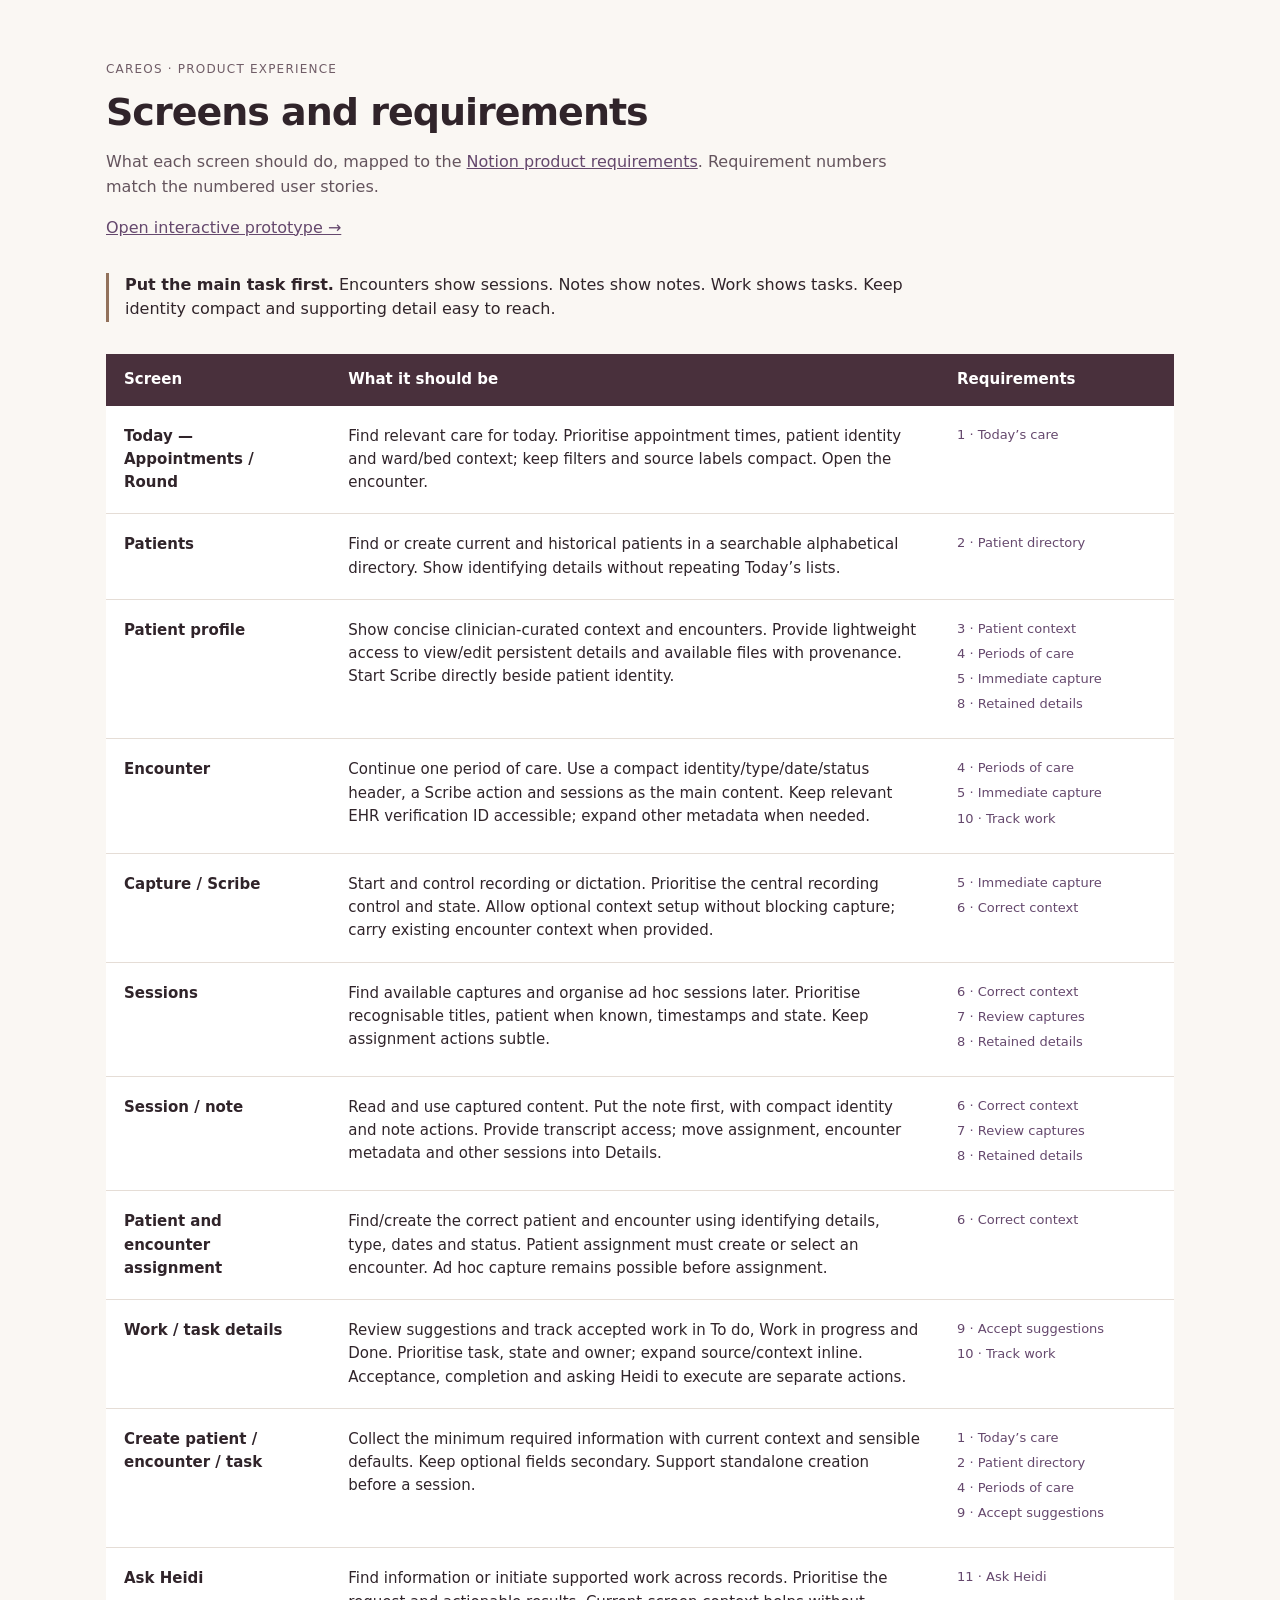
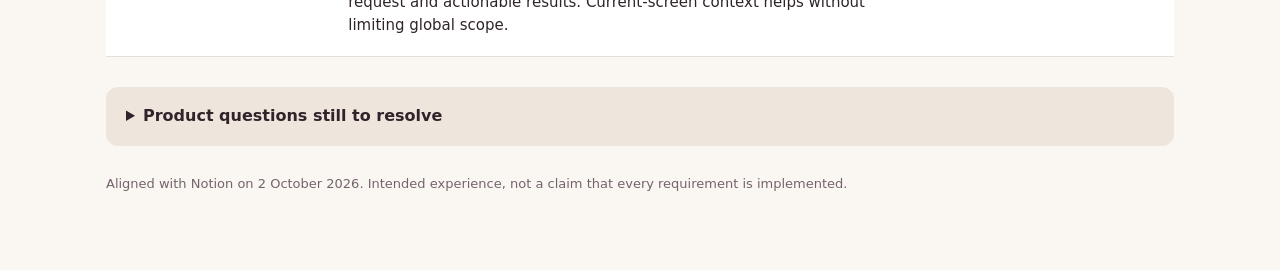
==== index.html @ 4e836dd2 "Host interactive CareOS prototype alongside requirements guide" ====
<!doctype html><html lang="en"><meta charset="utf-8"><meta name="viewport" content="width=device-width,initial-scale=1"><title>CareOS · Screens and requirements</title><style>
*{box-sizing:border-box}body{margin:0;background:#faf7f3;color:#30242a;font:16px/1.55 system-ui,sans-serif}main{max-width:1120px;margin:auto;padding:48px 26px}header{max-width:800px;margin-bottom:32px}.eyebrow{font-size:12px;letter-spacing:.1em;text-transform:uppercase;color:#705d67}h1{font-size:38px;letter-spacing:-1px;line-height:1.15;margin:12px 0}a{color:#65486d}header p{color:#64545d}.principle{border-left:3px solid #92715b;padding-left:16px;margin:24px 0 32px;max-width:820px}table{width:100%;border-collapse:collapse;background:#fff;font-size:15px}th{text-align:left;padding:14px 18px;background:#49303c;color:white}td{padding:19px 18px;border-bottom:1px solid #e5ddd6;vertical-align:top}th:first-child{width:21%}th:last-child{width:22%}td:first-child{font-weight:650}td:last-child{font-size:13px}td:last-child a{display:block;text-decoration:none;margin-bottom:5px}details{margin-top:30px;background:#eee6dc;border-radius:12px;padding:17px 20px}summary{font-weight:650;cursor:pointer}li{margin:9px 0}footer{font-size:13px;color:#74636c;margin:28px 0}a:focus-visible,summary:focus-visible{outline:3px solid #76587b;outline-offset:3px}@media(max-width:720px){main{padding:28px 16px}h1{font-size:30px}table,tbody,tr,td{display:block;width:100%}thead{display:none}tr{margin-bottom:16px;border:1px solid #e5ddd6;border-radius:12px;overflow:hidden}td{padding:13px 16px}td:first-child{background:#eee6dc;font-size:18px}td:last-child{border:0}td:last-child:before{content:'Aligns to Notion user stories';display:block;margin-bottom:7px;font-size:11px}td:last-child a{display:inline-block;margin-right:12px}}</style><main><header><p class="eyebrow">CareOS · Product experience</p><h1>Screens and requirements</h1><p>What each screen should do, mapped to the <a href="https://app.notion.com/p/3edca630286e80379836c2077519b0bb">Notion product requirements</a>. Requirement numbers match the numbered user stories.</p><p><a href="https://crosengard1.github.io/cara-heidi/prototype/">Open interactive prototype →</a></p></header><p class="principle"><strong>Put the main task first.</strong> Encounters show sessions. Notes show notes. Work shows tasks. Keep identity compact and supporting detail easy to reach.</p><table><thead><tr><th scope="col">Screen</th><th scope="col">What it should be</th><th scope="col">Requirements</th></tr></thead><tbody><tr><td>Today — Appointments / Round</td><td>Find relevant care for today. Prioritise appointment times, patient identity and ward/bed context; keep filters and source labels compact. Open the encounter.</td><td><a href="https://app.notion.com/p/3edca630286e80379836c2077519b0bb">1 · Today’s care</a></td></tr><tr><td>Patients</td><td>Find or create current and historical patients in a searchable alphabetical directory. Show identifying details without repeating Today’s lists.</td><td><a href="https://app.notion.com/p/3edca630286e80379836c2077519b0bb">2 · Patient directory</a></td></tr><tr><td>Patient profile</td><td>Show concise clinician-curated context and encounters. Provide lightweight access to view/edit persistent details and available files with provenance. Start Scribe directly beside patient identity.</td><td><a href="https://app.notion.com/p/3edca630286e80379836c2077519b0bb">3 · Patient context</a><a href="https://app.notion.com/p/3edca630286e80379836c2077519b0bb">4 · Periods of care</a><a href="https://app.notion.com/p/3edca630286e80379836c2077519b0bb">5 · Immediate capture</a><a href="https://app.notion.com/p/3edca630286e80379836c2077519b0bb">8 · Retained details</a></td></tr><tr><td>Encounter</td><td>Continue one period of care. Use a compact identity/type/date/status header, a Scribe action and sessions as the main content. Keep relevant EHR verification ID accessible; expand other metadata when needed.</td><td><a href="https://app.notion.com/p/3edca630286e80379836c2077519b0bb">4 · Periods of care</a><a href="https://app.notion.com/p/3edca630286e80379836c2077519b0bb">5 · Immediate capture</a><a href="https://app.notion.com/p/3edca630286e80379836c2077519b0bb">10 · Track work</a></td></tr><tr><td>Capture / Scribe</td><td>Start and control recording or dictation. Prioritise the central recording control and state. Allow optional context setup without blocking capture; carry existing encounter context when provided.</td><td><a href="https://app.notion.com/p/3edca630286e80379836c2077519b0bb">5 · Immediate capture</a><a href="https://app.notion.com/p/3edca630286e80379836c2077519b0bb">6 · Correct context</a></td></tr><tr><td>Sessions</td><td>Find available captures and organise ad hoc sessions later. Prioritise recognisable titles, patient when known, timestamps and state. Keep assignment actions subtle.</td><td><a href="https://app.notion.com/p/3edca630286e80379836c2077519b0bb">6 · Correct context</a><a href="https://app.notion.com/p/3edca630286e80379836c2077519b0bb">7 · Review captures</a><a href="https://app.notion.com/p/3edca630286e80379836c2077519b0bb">8 · Retained details</a></td></tr><tr><td>Session / note</td><td>Read and use captured content. Put the note first, with compact identity and note actions. Provide transcript access; move assignment, encounter metadata and other sessions into Details.</td><td><a href="https://app.notion.com/p/3edca630286e80379836c2077519b0bb">6 · Correct context</a><a href="https://app.notion.com/p/3edca630286e80379836c2077519b0bb">7 · Review captures</a><a href="https://app.notion.com/p/3edca630286e80379836c2077519b0bb">8 · Retained details</a></td></tr><tr><td>Patient and encounter assignment</td><td>Find/create the correct patient and encounter using identifying details, type, dates and status. Patient assignment must create or select an encounter. Ad hoc capture remains possible before assignment.</td><td><a href="https://app.notion.com/p/3edca630286e80379836c2077519b0bb">6 · Correct context</a></td></tr><tr><td>Work / task details</td><td>Review suggestions and track accepted work in To do, Work in progress and Done. Prioritise task, state and owner; expand source/context inline. Acceptance, completion and asking Heidi to execute are separate actions.</td><td><a href="https://app.notion.com/p/3edca630286e80379836c2077519b0bb">9 · Accept suggestions</a><a href="https://app.notion.com/p/3edca630286e80379836c2077519b0bb">10 · Track work</a></td></tr><tr><td>Create patient / encounter / task</td><td>Collect the minimum required information with current context and sensible defaults. Keep optional fields secondary. Support standalone creation before a session.</td><td><a href="https://app.notion.com/p/3edca630286e80379836c2077519b0bb">1 · Today’s care</a><a href="https://app.notion.com/p/3edca630286e80379836c2077519b0bb">2 · Patient directory</a><a href="https://app.notion.com/p/3edca630286e80379836c2077519b0bb">4 · Periods of care</a><a href="https://app.notion.com/p/3edca630286e80379836c2077519b0bb">9 · Accept suggestions</a></td></tr><tr><td>Ask Heidi</td><td>Find information or initiate supported work across records. Prioritise the request and actionable results. Current-screen context helps without limiting global scope.</td><td><a href="https://app.notion.com/p/3edca630286e80379836c2077519b0bb">11 · Ask Heidi</a></td></tr></tbody></table><details><summary>Product questions still to resolve</summary><ul><li><strong>Search:</strong> define patient, session and work search scope.</li><li><strong>Session documents:</strong> confirm which document creation and dictation/editing capabilities belong in the first release.</li><li><strong>Patient retention:</strong> clarify when EHR patients are retained after saving details or creating care/work without a session.</li><li><strong>Existing decisions:</strong> task placement, suggestion expiry, retention policy, encounter lifecycle, later EHR linking and minimum note workflow remain open. EHR note delivery is excluded for now.</li></ul><p>These questions are recorded in Notion; prototype features do not automatically become release requirements.</p></details><footer>Aligned with Notion on 2 October 2026. Intended experience, not a claim that every requirement is implemented.</footer></main></html>
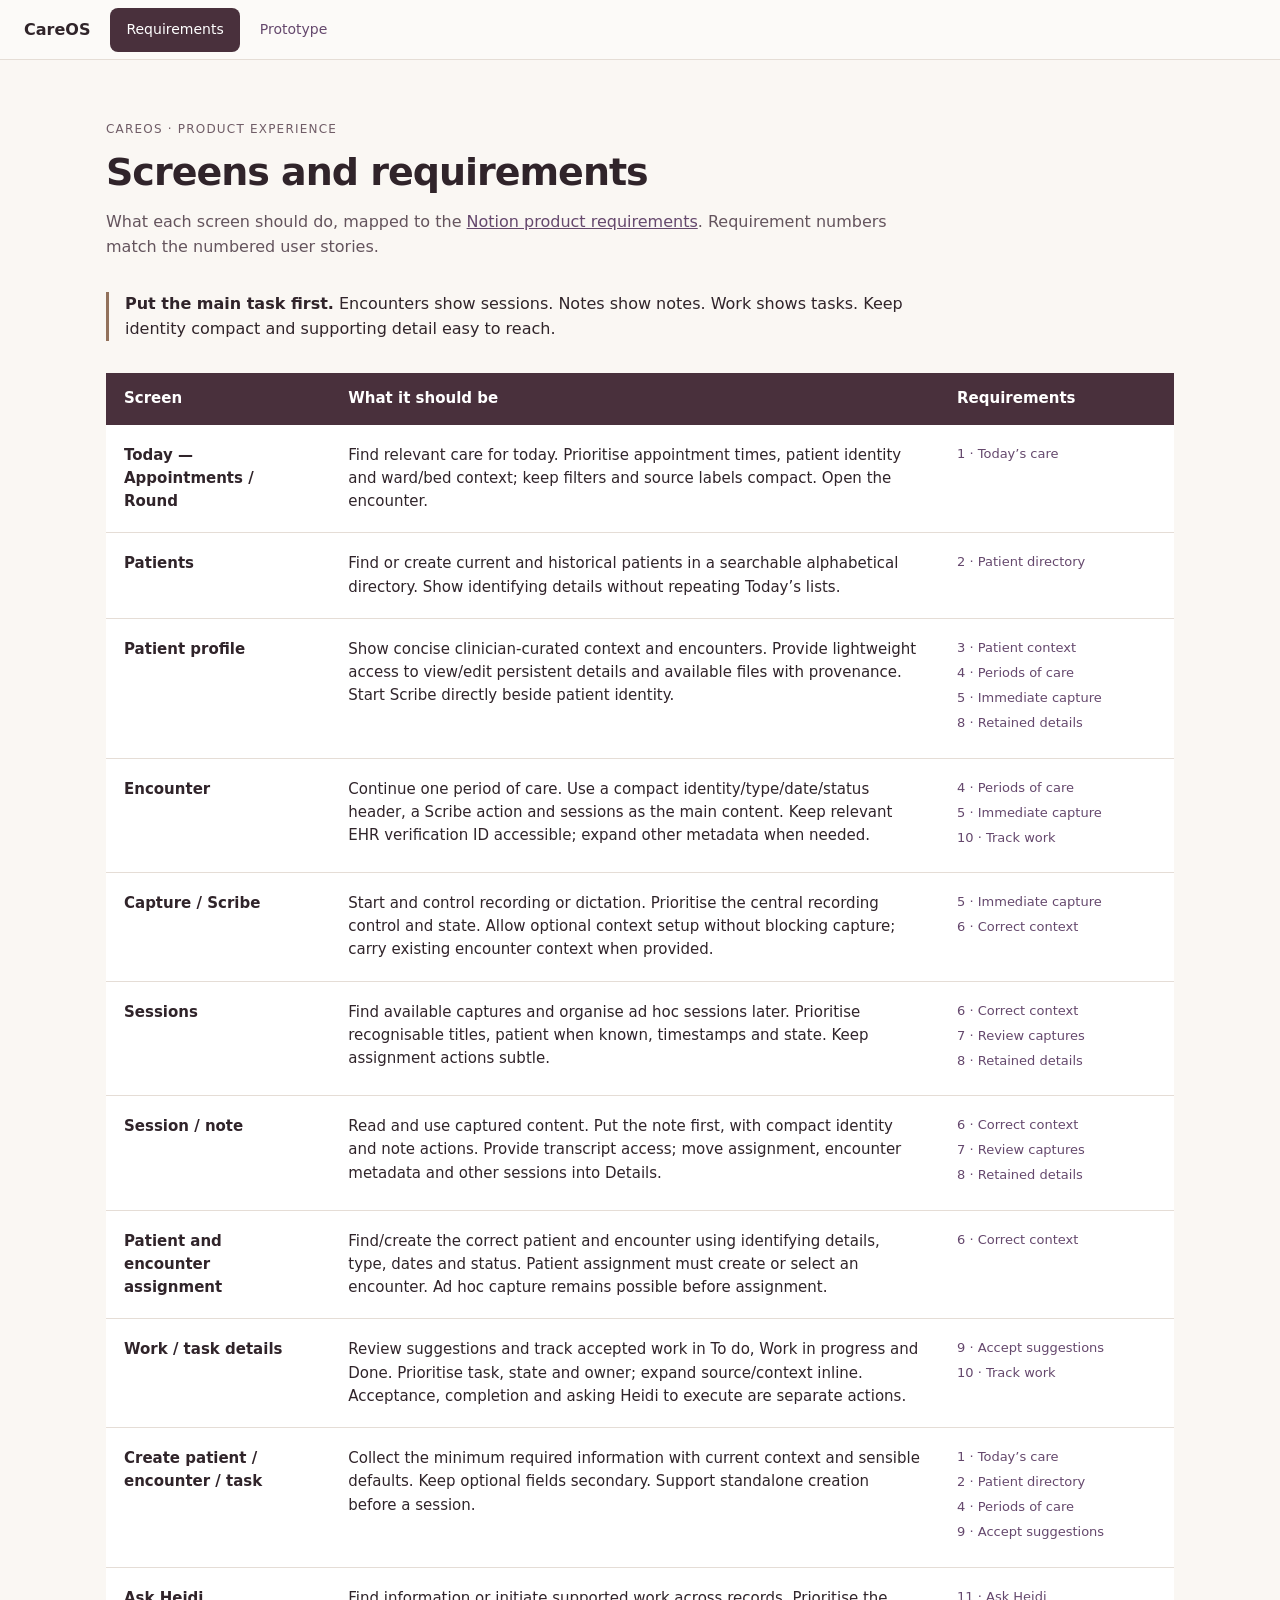
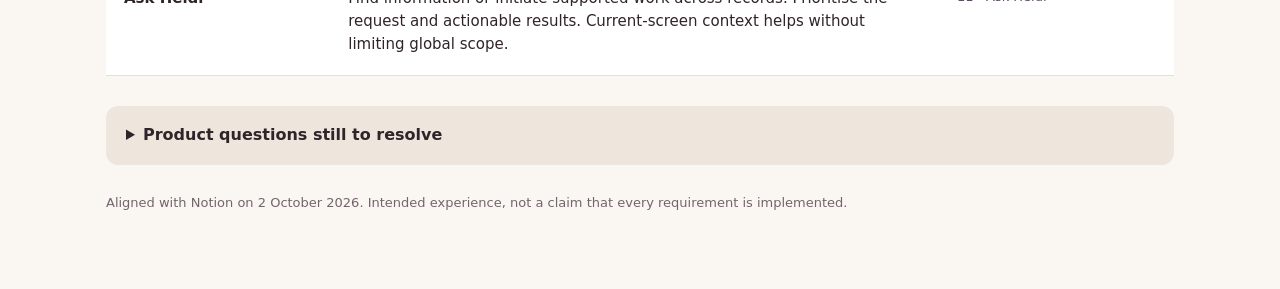
==== commit 1c8f2092: "Add shared Requirements and Prototype navigation" ====
--- a/index.html
+++ b/index.html
@@ -1,2 +1,2 @@
-<!doctype html><html lang="en"><meta charset="utf-8"><meta name="viewport" content="width=device-width,initial-scale=1"><title>CareOS · Screens and requirements</title><style>
-*{box-sizing:border-box}body{margin:0;background:#faf7f3;color:#30242a;font:16px/1.55 system-ui,sans-serif}main{max-width:1120px;margin:auto;padding:48px 26px}header{max-width:800px;margin-bottom:32px}.eyebrow{font-size:12px;letter-spacing:.1em;text-transform:uppercase;color:#705d67}h1{font-size:38px;letter-spacing:-1px;line-height:1.15;margin:12px 0}a{color:#65486d}header p{color:#64545d}.principle{border-left:3px solid #92715b;padding-left:16px;margin:24px 0 32px;max-width:820px}table{width:100%;border-collapse:collapse;background:#fff;font-size:15px}th{text-align:left;padding:14px 18px;background:#49303c;color:white}td{padding:19px 18px;border-bottom:1px solid #e5ddd6;vertical-align:top}th:first-child{width:21%}th:last-child{width:22%}td:first-child{font-weight:650}td:last-child{font-size:13px}td:last-child a{display:block;text-decoration:none;margin-bottom:5px}details{margin-top:30px;background:#eee6dc;border-radius:12px;padding:17px 20px}summary{font-weight:650;cursor:pointer}li{margin:9px 0}footer{font-size:13px;color:#74636c;margin:28px 0}a:focus-visible,summary:focus-visible{outline:3px solid #76587b;outline-offset:3px}@media(max-width:720px){main{padding:28px 16px}h1{font-size:30px}table,tbody,tr,td{display:block;width:100%}thead{display:none}tr{margin-bottom:16px;border:1px solid #e5ddd6;border-radius:12px;overflow:hidden}td{padding:13px 16px}td:first-child{background:#eee6dc;font-size:18px}td:last-child{border:0}td:last-child:before{content:'Aligns to Notion user stories';display:block;margin-bottom:7px;font-size:11px}td:last-child a{display:inline-block;margin-right:12px}}</style><main><header><p class="eyebrow">CareOS · Product experience</p><h1>Screens and requirements</h1><p>What each screen should do, mapped to the <a href="https://app.notion.com/p/3edca630286e80379836c2077519b0bb">Notion product requirements</a>. Requirement numbers match the numbered user stories.</p><p><a href="https://crosengard1.github.io/cara-heidi/prototype/">Open interactive prototype →</a></p></header><p class="principle"><strong>Put the main task first.</strong> Encounters show sessions. Notes show notes. Work shows tasks. Keep identity compact and supporting detail easy to reach.</p><table><thead><tr><th scope="col">Screen</th><th scope="col">What it should be</th><th scope="col">Requirements</th></tr></thead><tbody><tr><td>Today — Appointments / Round</td><td>Find relevant care for today. Prioritise appointment times, patient identity and ward/bed context; keep filters and source labels compact. Open the encounter.</td><td><a href="https://app.notion.com/p/3edca630286e80379836c2077519b0bb">1 · Today’s care</a></td></tr><tr><td>Patients</td><td>Find or create current and historical patients in a searchable alphabetical directory. Show identifying details without repeating Today’s lists.</td><td><a href="https://app.notion.com/p/3edca630286e80379836c2077519b0bb">2 · Patient directory</a></td></tr><tr><td>Patient profile</td><td>Show concise clinician-curated context and encounters. Provide lightweight access to view/edit persistent details and available files with provenance. Start Scribe directly beside patient identity.</td><td><a href="https://app.notion.com/p/3edca630286e80379836c2077519b0bb">3 · Patient context</a><a href="https://app.notion.com/p/3edca630286e80379836c2077519b0bb">4 · Periods of care</a><a href="https://app.notion.com/p/3edca630286e80379836c2077519b0bb">5 · Immediate capture</a><a href="https://app.notion.com/p/3edca630286e80379836c2077519b0bb">8 · Retained details</a></td></tr><tr><td>Encounter</td><td>Continue one period of care. Use a compact identity/type/date/status header, a Scribe action and sessions as the main content. Keep relevant EHR verification ID accessible; expand other metadata when needed.</td><td><a href="https://app.notion.com/p/3edca630286e80379836c2077519b0bb">4 · Periods of care</a><a href="https://app.notion.com/p/3edca630286e80379836c2077519b0bb">5 · Immediate capture</a><a href="https://app.notion.com/p/3edca630286e80379836c2077519b0bb">10 · Track work</a></td></tr><tr><td>Capture / Scribe</td><td>Start and control recording or dictation. Prioritise the central recording control and state. Allow optional context setup without blocking capture; carry existing encounter context when provided.</td><td><a href="https://app.notion.com/p/3edca630286e80379836c2077519b0bb">5 · Immediate capture</a><a href="https://app.notion.com/p/3edca630286e80379836c2077519b0bb">6 · Correct context</a></td></tr><tr><td>Sessions</td><td>Find available captures and organise ad hoc sessions later. Prioritise recognisable titles, patient when known, timestamps and state. Keep assignment actions subtle.</td><td><a href="https://app.notion.com/p/3edca630286e80379836c2077519b0bb">6 · Correct context</a><a href="https://app.notion.com/p/3edca630286e80379836c2077519b0bb">7 · Review captures</a><a href="https://app.notion.com/p/3edca630286e80379836c2077519b0bb">8 · Retained details</a></td></tr><tr><td>Session / note</td><td>Read and use captured content. Put the note first, with compact identity and note actions. Provide transcript access; move assignment, encounter metadata and other sessions into Details.</td><td><a href="https://app.notion.com/p/3edca630286e80379836c2077519b0bb">6 · Correct context</a><a href="https://app.notion.com/p/3edca630286e80379836c2077519b0bb">7 · Review captures</a><a href="https://app.notion.com/p/3edca630286e80379836c2077519b0bb">8 · Retained details</a></td></tr><tr><td>Patient and encounter assignment</td><td>Find/create the correct patient and encounter using identifying details, type, dates and status. Patient assignment must create or select an encounter. Ad hoc capture remains possible before assignment.</td><td><a href="https://app.notion.com/p/3edca630286e80379836c2077519b0bb">6 · Correct context</a></td></tr><tr><td>Work / task details</td><td>Review suggestions and track accepted work in To do, Work in progress and Done. Prioritise task, state and owner; expand source/context inline. Acceptance, completion and asking Heidi to execute are separate actions.</td><td><a href="https://app.notion.com/p/3edca630286e80379836c2077519b0bb">9 · Accept suggestions</a><a href="https://app.notion.com/p/3edca630286e80379836c2077519b0bb">10 · Track work</a></td></tr><tr><td>Create patient / encounter / task</td><td>Collect the minimum required information with current context and sensible defaults. Keep optional fields secondary. Support standalone creation before a session.</td><td><a href="https://app.notion.com/p/3edca630286e80379836c2077519b0bb">1 · Today’s care</a><a href="https://app.notion.com/p/3edca630286e80379836c2077519b0bb">2 · Patient directory</a><a href="https://app.notion.com/p/3edca630286e80379836c2077519b0bb">4 · Periods of care</a><a href="https://app.notion.com/p/3edca630286e80379836c2077519b0bb">9 · Accept suggestions</a></td></tr><tr><td>Ask Heidi</td><td>Find information or initiate supported work across records. Prioritise the request and actionable results. Current-screen context helps without limiting global scope.</td><td><a href="https://app.notion.com/p/3edca630286e80379836c2077519b0bb">11 · Ask Heidi</a></td></tr></tbody></table><details><summary>Product questions still to resolve</summary><ul><li><strong>Search:</strong> define patient, session and work search scope.</li><li><strong>Session documents:</strong> confirm which document creation and dictation/editing capabilities belong in the first release.</li><li><strong>Patient retention:</strong> clarify when EHR patients are retained after saving details or creating care/work without a session.</li><li><strong>Existing decisions:</strong> task placement, suggestion expiry, retention policy, encounter lifecycle, later EHR linking and minimum note workflow remain open. EHR note delivery is excluded for now.</li></ul><p>These questions are recorded in Notion; prototype features do not automatically become release requirements.</p></details><footer>Aligned with Notion on 2 October 2026. Intended experience, not a claim that every requirement is implemented.</footer></main></html>
+<!doctype html><html lang="en"><meta charset="utf-8"><meta name="viewport" content="width=device-width,initial-scale=1"><title>CareOS · Screens and requirements</title><link rel="stylesheet" href="./site-nav.css"><style>
+*{box-sizing:border-box}body{margin:0;background:#faf7f3;color:#30242a;font:16px/1.55 system-ui,sans-serif}main{max-width:1120px;margin:auto;padding:48px 26px}header{max-width:800px;margin-bottom:32px}.eyebrow{font-size:12px;letter-spacing:.1em;text-transform:uppercase;color:#705d67}h1{font-size:38px;letter-spacing:-1px;line-height:1.15;margin:12px 0}a{color:#65486d}header p{color:#64545d}.principle{border-left:3px solid #92715b;padding-left:16px;margin:24px 0 32px;max-width:820px}table{width:100%;border-collapse:collapse;background:#fff;font-size:15px}th{text-align:left;padding:14px 18px;background:#49303c;color:white}td{padding:19px 18px;border-bottom:1px solid #e5ddd6;vertical-align:top}th:first-child{width:21%}th:last-child{width:22%}td:first-child{font-weight:650}td:last-child{font-size:13px}td:last-child a{display:block;text-decoration:none;margin-bottom:5px}details{margin-top:30px;background:#eee6dc;border-radius:12px;padding:17px 20px}summary{font-weight:650;cursor:pointer}li{margin:9px 0}footer{font-size:13px;color:#74636c;margin:28px 0}a:focus-visible,summary:focus-visible{outline:3px solid #76587b;outline-offset:3px}@media(max-width:720px){main{padding:28px 16px}h1{font-size:30px}table,tbody,tr,td{display:block;width:100%}thead{display:none}tr{margin-bottom:16px;border:1px solid #e5ddd6;border-radius:12px;overflow:hidden}td{padding:13px 16px}td:first-child{background:#eee6dc;font-size:18px}td:last-child{border:0}td:last-child:before{content:'Aligns to Notion user stories';display:block;margin-bottom:7px;font-size:11px}td:last-child a{display:inline-block;margin-right:12px}}</style><nav class="site-nav" aria-label="CareOS site"><strong>CareOS</strong><div class="site-tabs"><a href="./" aria-current="page">Requirements</a><a href="./prototype/">Prototype</a></div></nav><main><header><p class="eyebrow">CareOS · Product experience</p><h1>Screens and requirements</h1><p>What each screen should do, mapped to the <a href="https://app.notion.com/p/3edca630286e80379836c2077519b0bb">Notion product requirements</a>. Requirement numbers match the numbered user stories.</p></header><p class="principle"><strong>Put the main task first.</strong> Encounters show sessions. Notes show notes. Work shows tasks. Keep identity compact and supporting detail easy to reach.</p><table><thead><tr><th scope="col">Screen</th><th scope="col">What it should be</th><th scope="col">Requirements</th></tr></thead><tbody><tr><td>Today — Appointments / Round</td><td>Find relevant care for today. Prioritise appointment times, patient identity and ward/bed context; keep filters and source labels compact. Open the encounter.</td><td><a href="https://app.notion.com/p/3edca630286e80379836c2077519b0bb">1 · Today’s care</a></td></tr><tr><td>Patients</td><td>Find or create current and historical patients in a searchable alphabetical directory. Show identifying details without repeating Today’s lists.</td><td><a href="https://app.notion.com/p/3edca630286e80379836c2077519b0bb">2 · Patient directory</a></td></tr><tr><td>Patient profile</td><td>Show concise clinician-curated context and encounters. Provide lightweight access to view/edit persistent details and available files with provenance. Start Scribe directly beside patient identity.</td><td><a href="https://app.notion.com/p/3edca630286e80379836c2077519b0bb">3 · Patient context</a><a href="https://app.notion.com/p/3edca630286e80379836c2077519b0bb">4 · Periods of care</a><a href="https://app.notion.com/p/3edca630286e80379836c2077519b0bb">5 · Immediate capture</a><a href="https://app.notion.com/p/3edca630286e80379836c2077519b0bb">8 · Retained details</a></td></tr><tr><td>Encounter</td><td>Continue one period of care. Use a compact identity/type/date/status header, a Scribe action and sessions as the main content. Keep relevant EHR verification ID accessible; expand other metadata when needed.</td><td><a href="https://app.notion.com/p/3edca630286e80379836c2077519b0bb">4 · Periods of care</a><a href="https://app.notion.com/p/3edca630286e80379836c2077519b0bb">5 · Immediate capture</a><a href="https://app.notion.com/p/3edca630286e80379836c2077519b0bb">10 · Track work</a></td></tr><tr><td>Capture / Scribe</td><td>Start and control recording or dictation. Prioritise the central recording control and state. Allow optional context setup without blocking capture; carry existing encounter context when provided.</td><td><a href="https://app.notion.com/p/3edca630286e80379836c2077519b0bb">5 · Immediate capture</a><a href="https://app.notion.com/p/3edca630286e80379836c2077519b0bb">6 · Correct context</a></td></tr><tr><td>Sessions</td><td>Find available captures and organise ad hoc sessions later. Prioritise recognisable titles, patient when known, timestamps and state. Keep assignment actions subtle.</td><td><a href="https://app.notion.com/p/3edca630286e80379836c2077519b0bb">6 · Correct context</a><a href="https://app.notion.com/p/3edca630286e80379836c2077519b0bb">7 · Review captures</a><a href="https://app.notion.com/p/3edca630286e80379836c2077519b0bb">8 · Retained details</a></td></tr><tr><td>Session / note</td><td>Read and use captured content. Put the note first, with compact identity and note actions. Provide transcript access; move assignment, encounter metadata and other sessions into Details.</td><td><a href="https://app.notion.com/p/3edca630286e80379836c2077519b0bb">6 · Correct context</a><a href="https://app.notion.com/p/3edca630286e80379836c2077519b0bb">7 · Review captures</a><a href="https://app.notion.com/p/3edca630286e80379836c2077519b0bb">8 · Retained details</a></td></tr><tr><td>Patient and encounter assignment</td><td>Find/create the correct patient and encounter using identifying details, type, dates and status. Patient assignment must create or select an encounter. Ad hoc capture remains possible before assignment.</td><td><a href="https://app.notion.com/p/3edca630286e80379836c2077519b0bb">6 · Correct context</a></td></tr><tr><td>Work / task details</td><td>Review suggestions and track accepted work in To do, Work in progress and Done. Prioritise task, state and owner; expand source/context inline. Acceptance, completion and asking Heidi to execute are separate actions.</td><td><a href="https://app.notion.com/p/3edca630286e80379836c2077519b0bb">9 · Accept suggestions</a><a href="https://app.notion.com/p/3edca630286e80379836c2077519b0bb">10 · Track work</a></td></tr><tr><td>Create patient / encounter / task</td><td>Collect the minimum required information with current context and sensible defaults. Keep optional fields secondary. Support standalone creation before a session.</td><td><a href="https://app.notion.com/p/3edca630286e80379836c2077519b0bb">1 · Today’s care</a><a href="https://app.notion.com/p/3edca630286e80379836c2077519b0bb">2 · Patient directory</a><a href="https://app.notion.com/p/3edca630286e80379836c2077519b0bb">4 · Periods of care</a><a href="https://app.notion.com/p/3edca630286e80379836c2077519b0bb">9 · Accept suggestions</a></td></tr><tr><td>Ask Heidi</td><td>Find information or initiate supported work across records. Prioritise the request and actionable results. Current-screen context helps without limiting global scope.</td><td><a href="https://app.notion.com/p/3edca630286e80379836c2077519b0bb">11 · Ask Heidi</a></td></tr></tbody></table><details><summary>Product questions still to resolve</summary><ul><li><strong>Search:</strong> define patient, session and work search scope.</li><li><strong>Session documents:</strong> confirm which document creation and dictation/editing capabilities belong in the first release.</li><li><strong>Patient retention:</strong> clarify when EHR patients are retained after saving details or creating care/work without a session.</li><li><strong>Existing decisions:</strong> task placement, suggestion expiry, retention policy, encounter lifecycle, later EHR linking and minimum note workflow remain open. EHR note delivery is excluded for now.</li></ul><p>These questions are recorded in Notion; prototype features do not automatically become release requirements.</p></details><footer>Aligned with Notion on 2 October 2026. Intended experience, not a claim that every requirement is implemented.</footer></main></html>
--- a/site-nav.css
+++ b/site-nav.css
@@ -0,0 +1 @@
+.site-nav{height:60px;display:flex;align-items:center;gap:20px;padding:0 24px;background:#fcfaf8;border-bottom:1px solid #e5ddd6;font:14px/1.2 system-ui,sans-serif;color:#30242a;position:sticky;top:0;z-index:100}.site-nav strong{font-size:16px}.site-tabs{display:flex;gap:4px}.site-nav a{display:flex;align-items:center;justify-content:center;min-height:44px;padding:0 16px;border-radius:8px;color:#65486d;text-decoration:none}.site-nav a[aria-current=page]{background:#49303c;color:white}.site-nav a:focus-visible{outline:3px solid #92715b;outline-offset:2px}@media(max-width:480px){.site-nav{padding:0 12px;gap:12px}.site-nav a{padding:0 12px}}
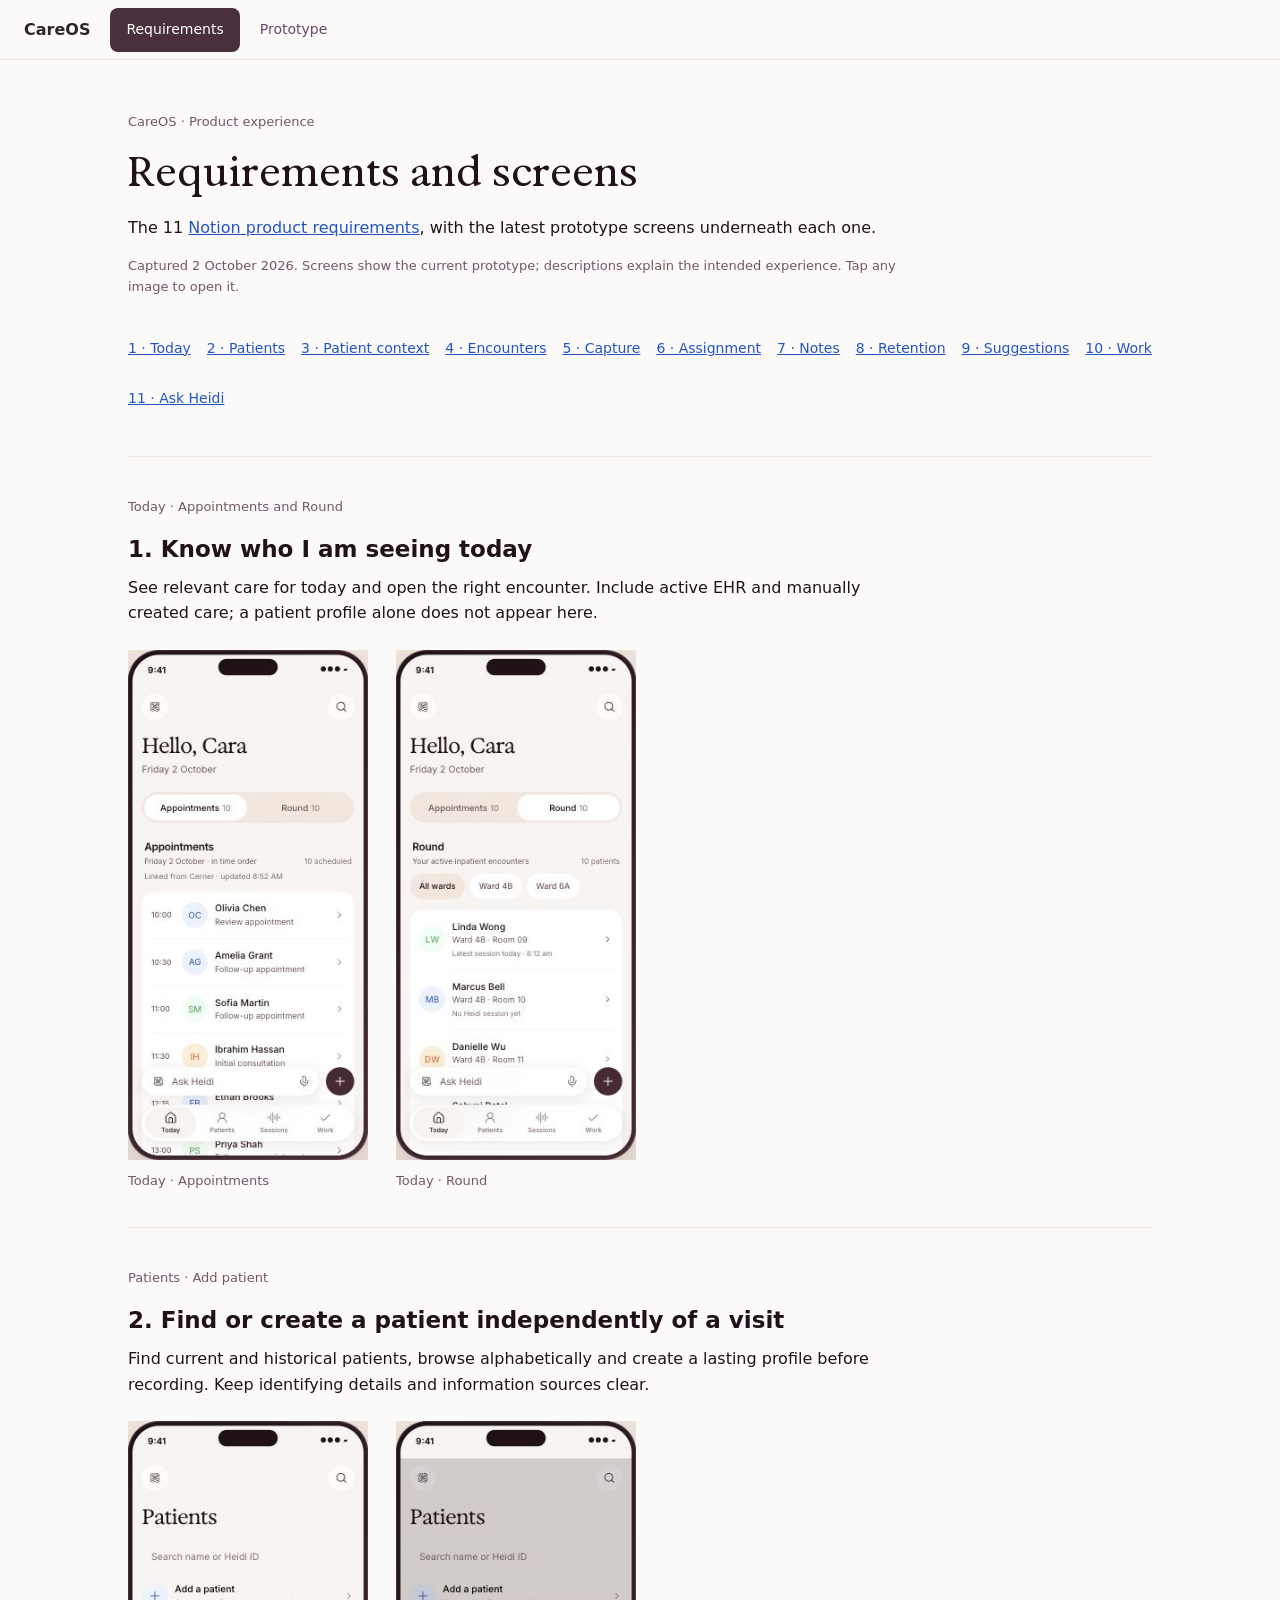
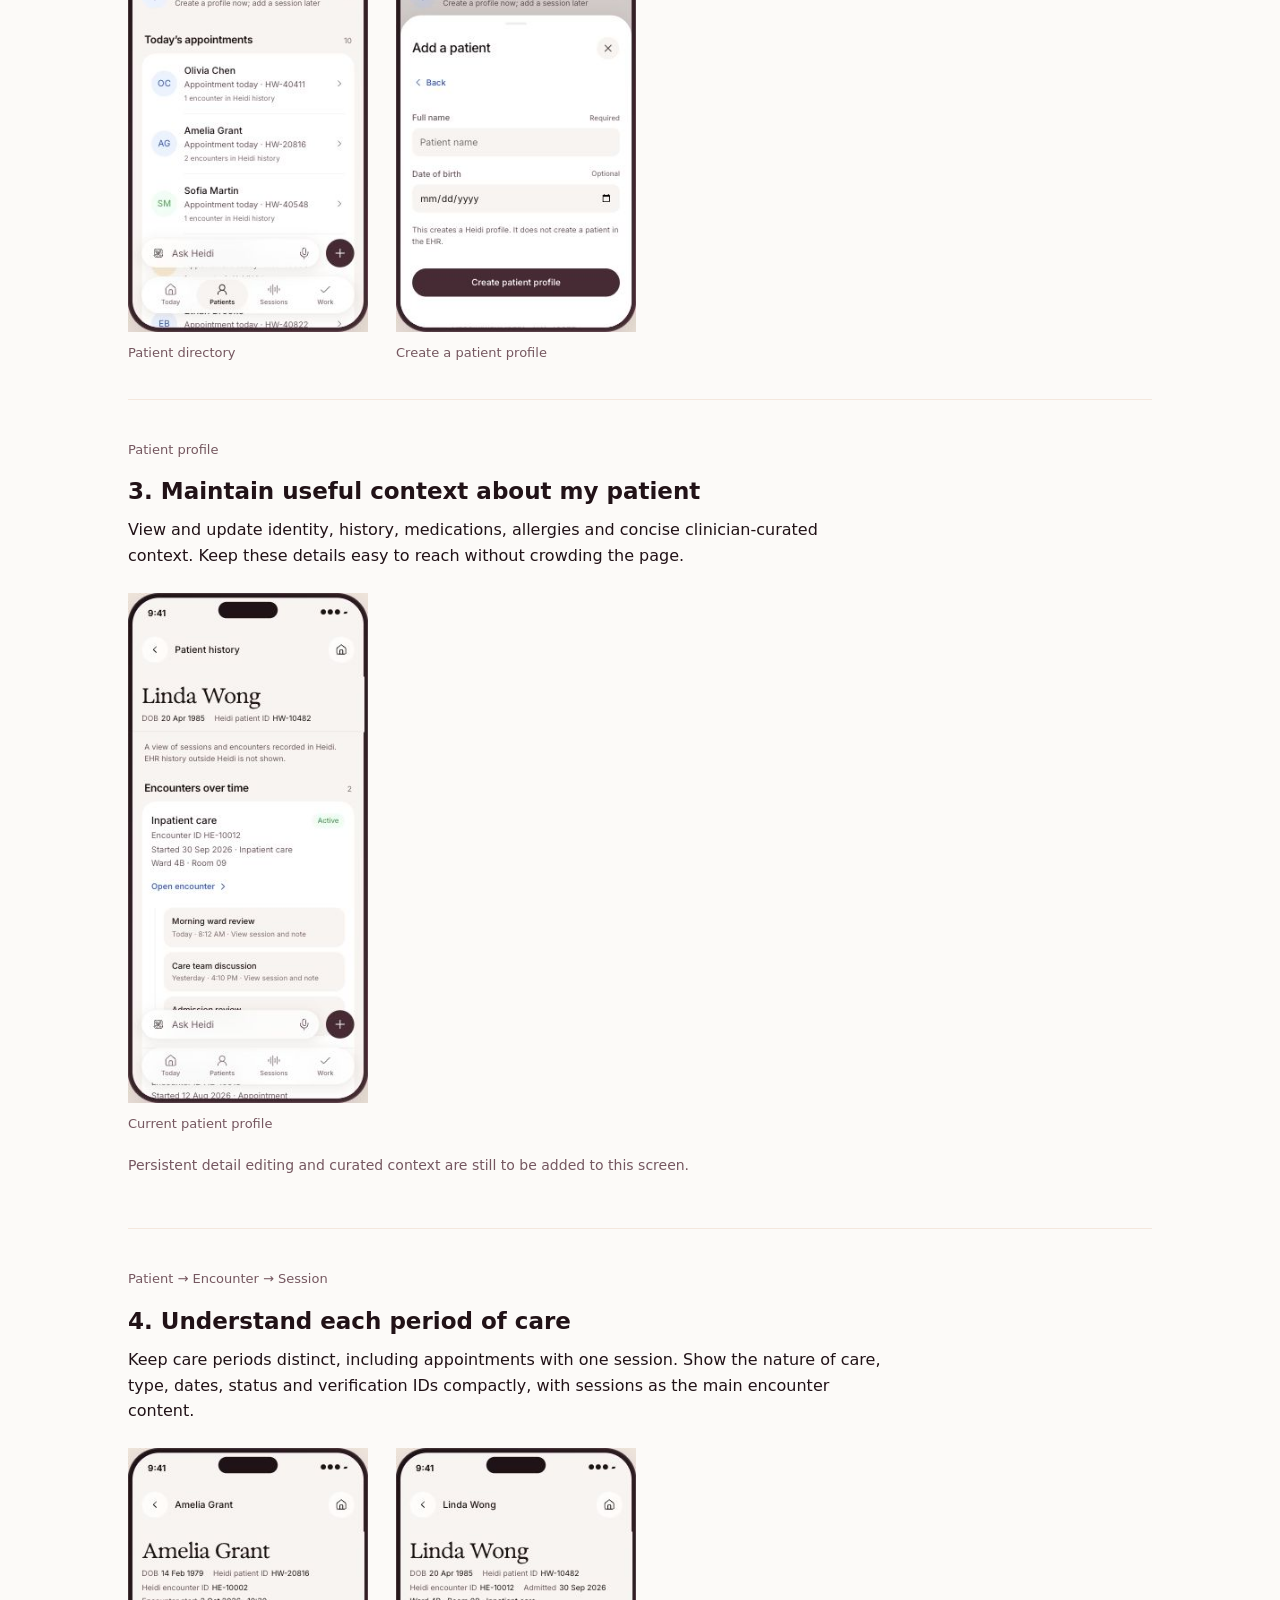
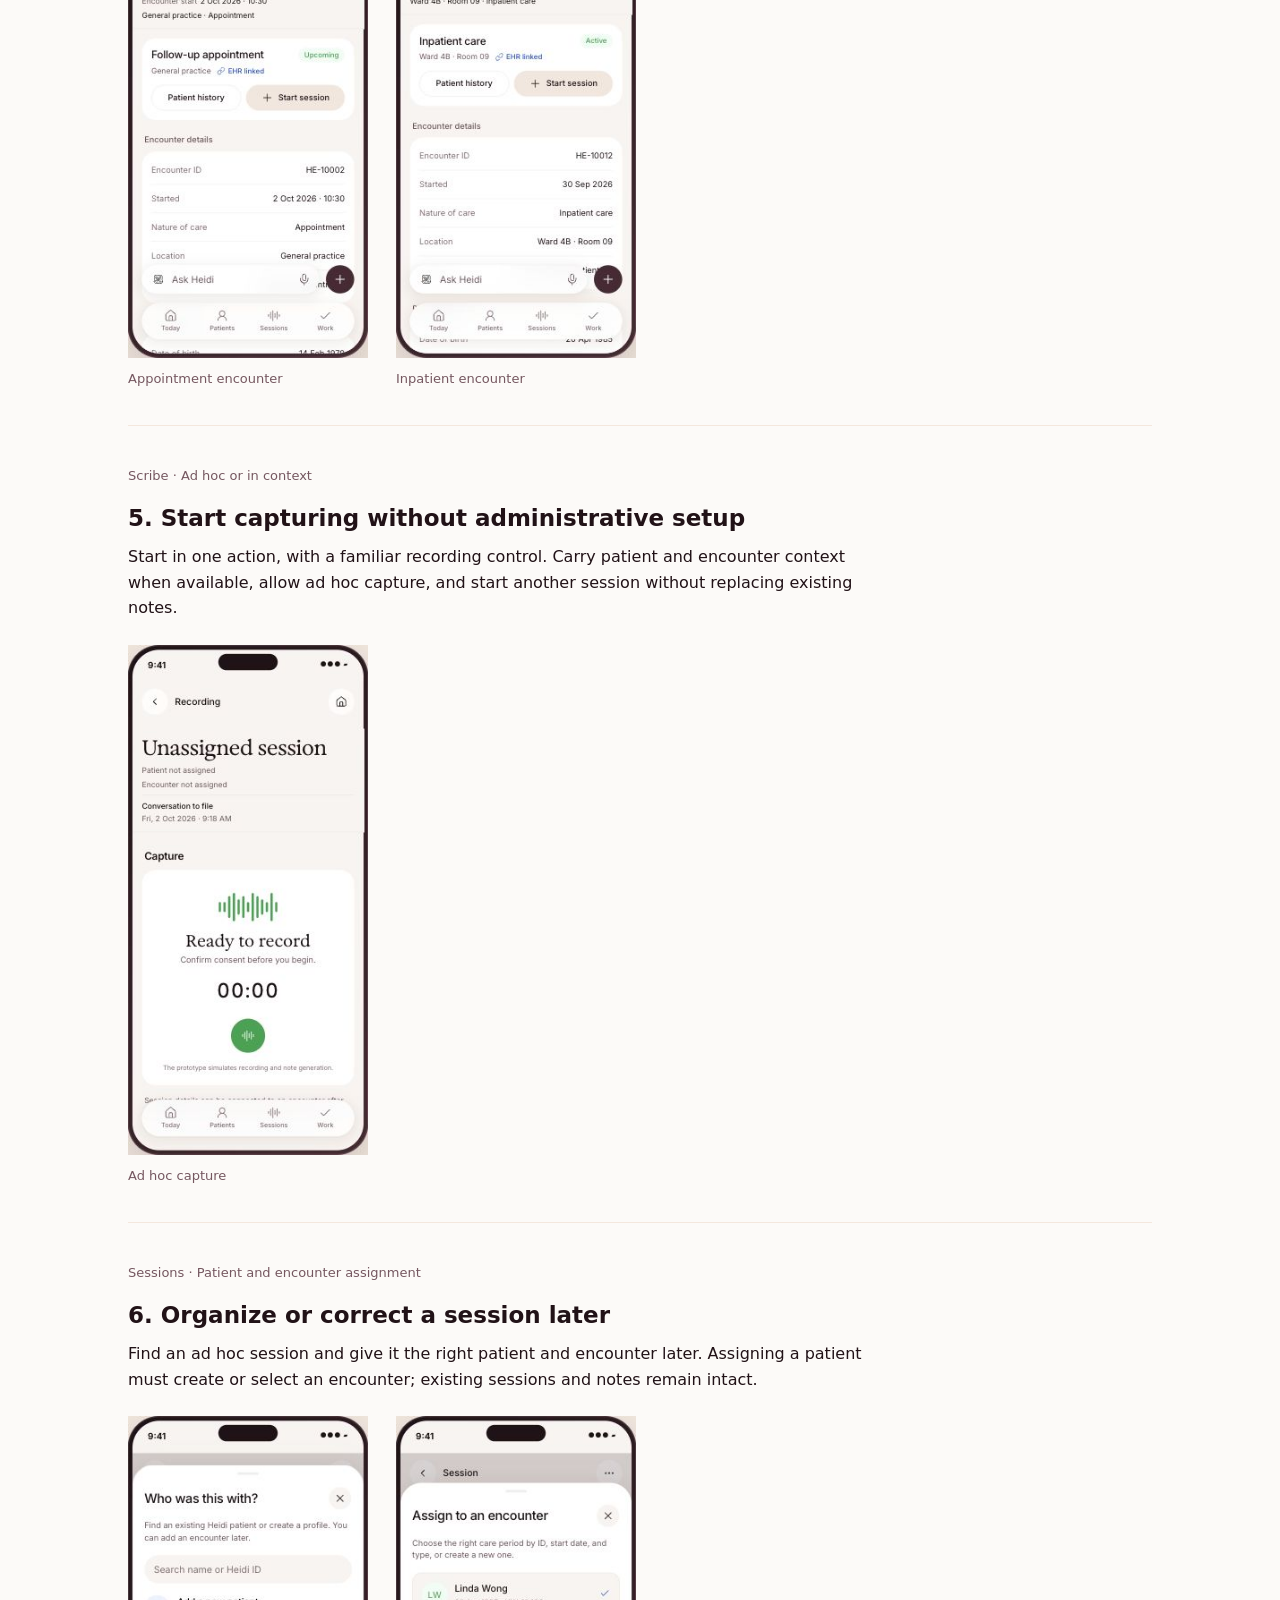
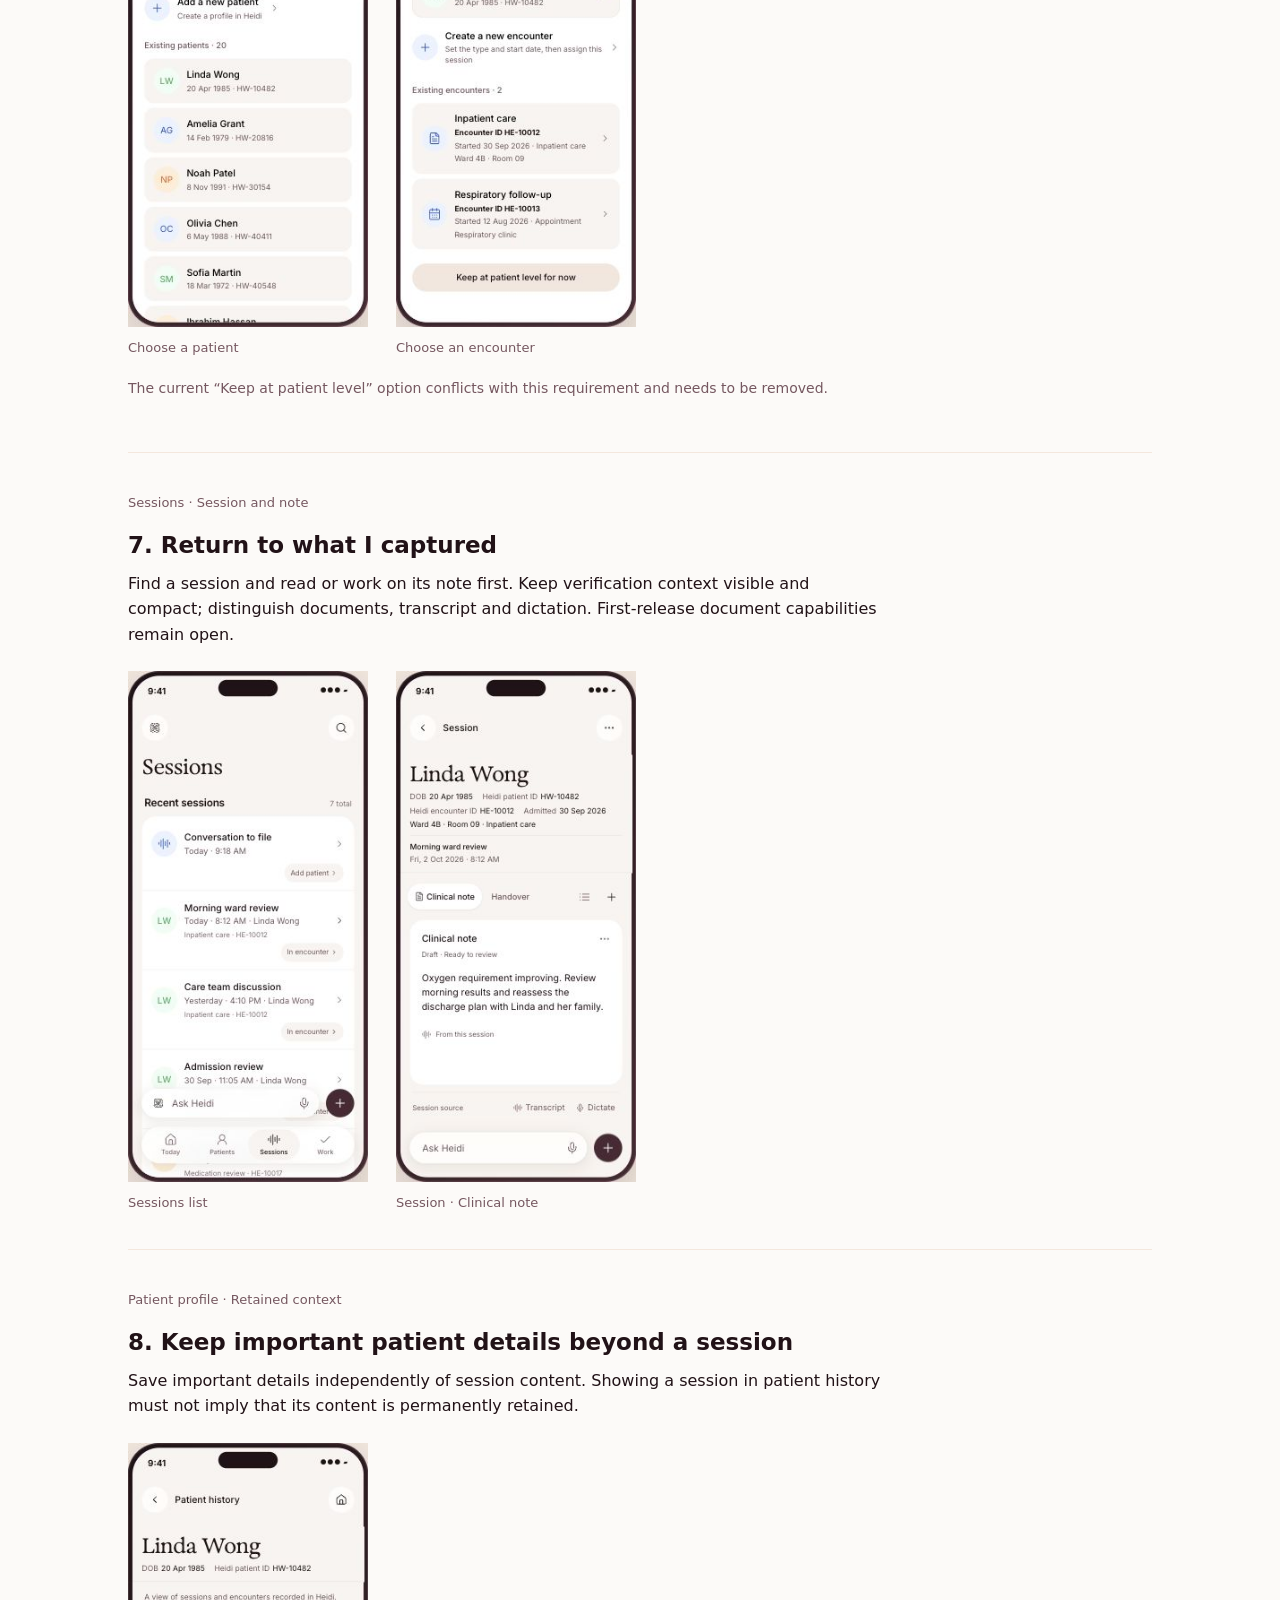
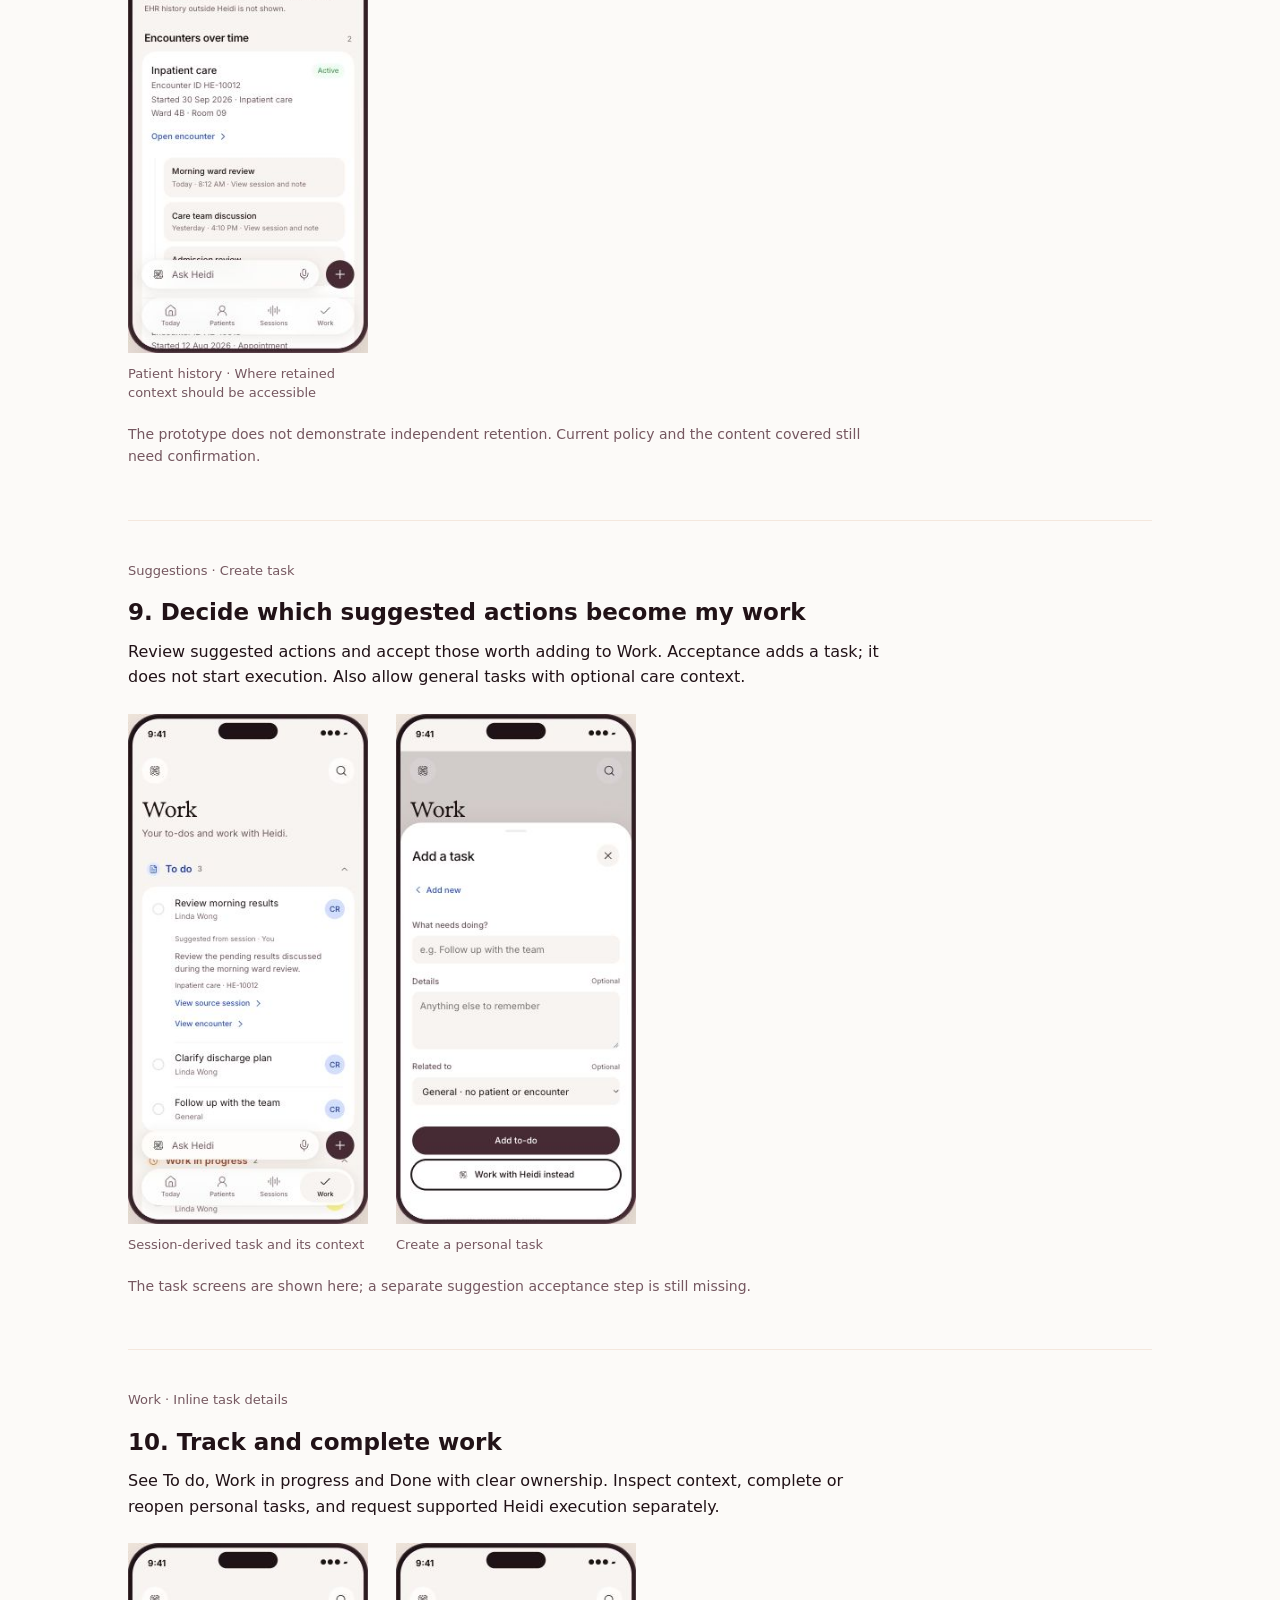
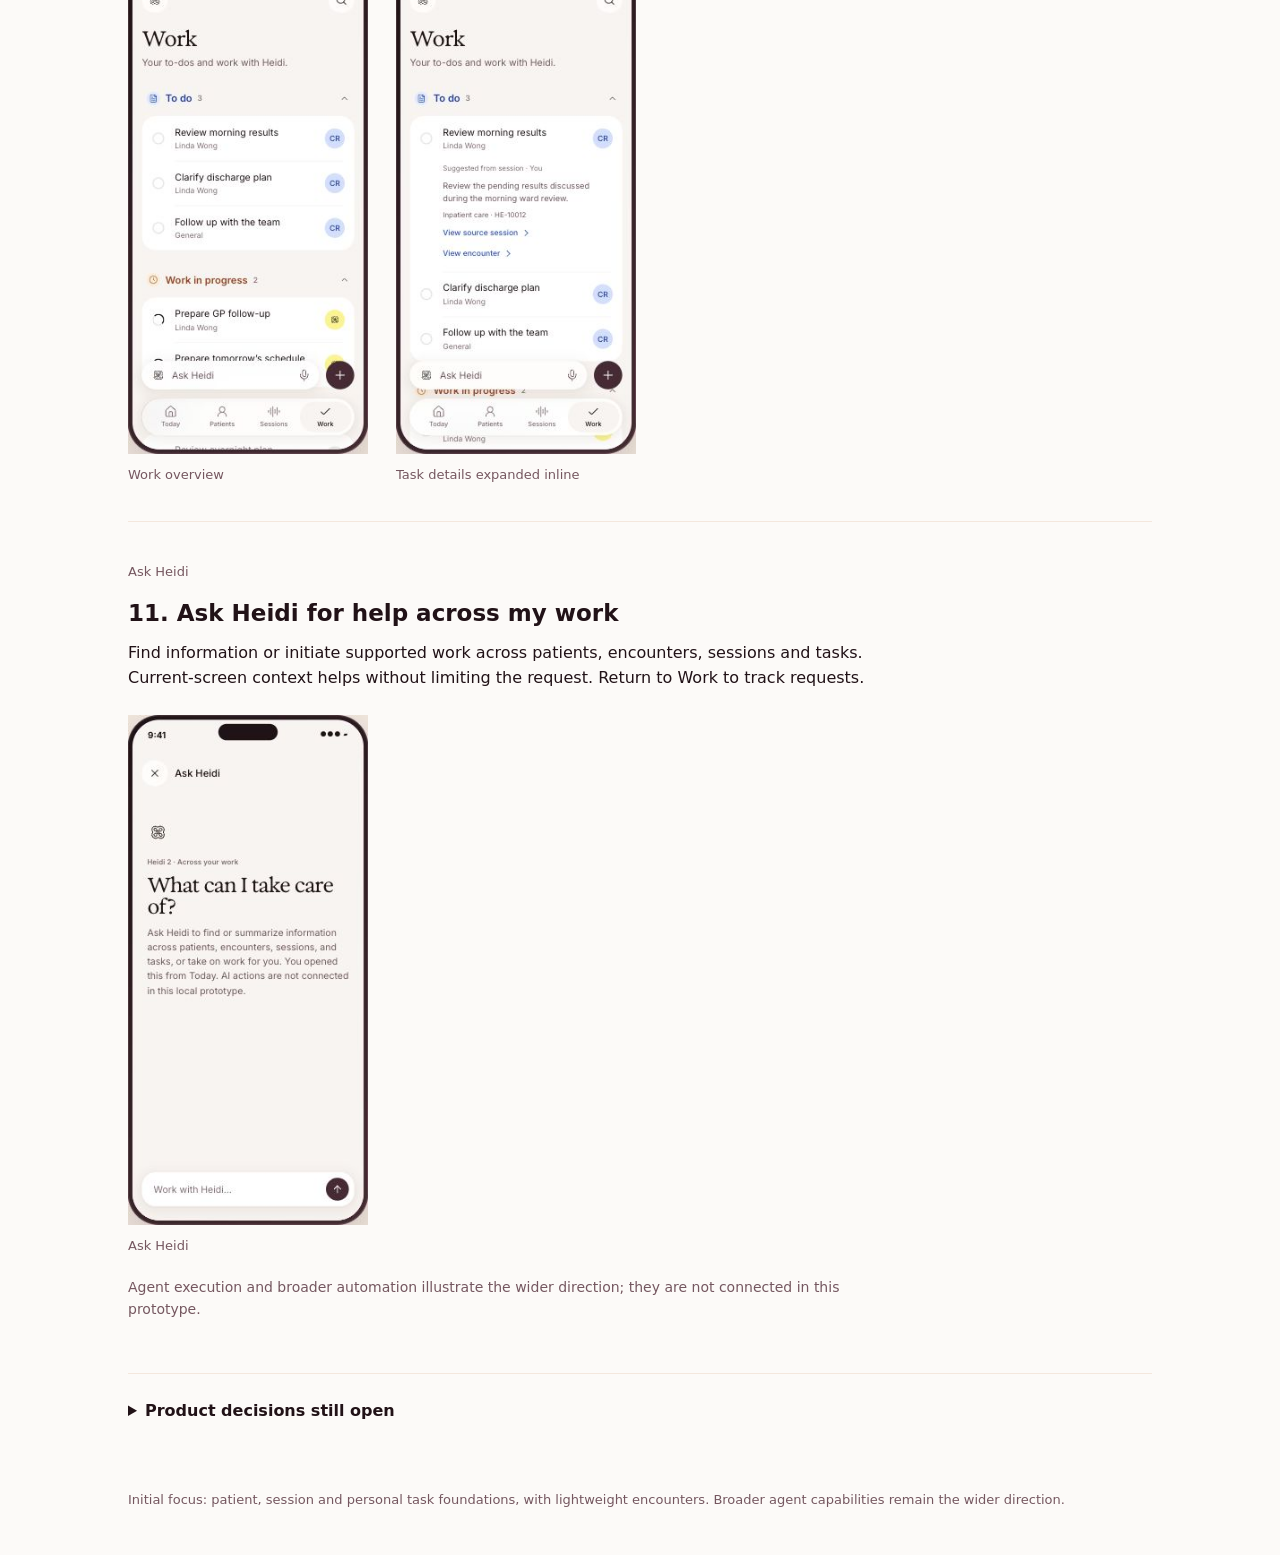
==== commit de835e9a: "Restore latest prototype screenshots under each product requirement" ====
--- a/index.html
+++ b/index.html
@@ -1,2 +1,3 @@
-<!doctype html><html lang="en"><meta charset="utf-8"><meta name="viewport" content="width=device-width,initial-scale=1"><title>CareOS · Screens and requirements</title><link rel="stylesheet" href="./site-nav.css"><style>
-*{box-sizing:border-box}body{margin:0;background:#faf7f3;color:#30242a;font:16px/1.55 system-ui,sans-serif}main{max-width:1120px;margin:auto;padding:48px 26px}header{max-width:800px;margin-bottom:32px}.eyebrow{font-size:12px;letter-spacing:.1em;text-transform:uppercase;color:#705d67}h1{font-size:38px;letter-spacing:-1px;line-height:1.15;margin:12px 0}a{color:#65486d}header p{color:#64545d}.principle{border-left:3px solid #92715b;padding-left:16px;margin:24px 0 32px;max-width:820px}table{width:100%;border-collapse:collapse;background:#fff;font-size:15px}th{text-align:left;padding:14px 18px;background:#49303c;color:white}td{padding:19px 18px;border-bottom:1px solid #e5ddd6;vertical-align:top}th:first-child{width:21%}th:last-child{width:22%}td:first-child{font-weight:650}td:last-child{font-size:13px}td:last-child a{display:block;text-decoration:none;margin-bottom:5px}details{margin-top:30px;background:#eee6dc;border-radius:12px;padding:17px 20px}summary{font-weight:650;cursor:pointer}li{margin:9px 0}footer{font-size:13px;color:#74636c;margin:28px 0}a:focus-visible,summary:focus-visible{outline:3px solid #76587b;outline-offset:3px}@media(max-width:720px){main{padding:28px 16px}h1{font-size:30px}table,tbody,tr,td{display:block;width:100%}thead{display:none}tr{margin-bottom:16px;border:1px solid #e5ddd6;border-radius:12px;overflow:hidden}td{padding:13px 16px}td:first-child{background:#eee6dc;font-size:18px}td:last-child{border:0}td:last-child:before{content:'Aligns to Notion user stories';display:block;margin-bottom:7px;font-size:11px}td:last-child a{display:inline-block;margin-right:12px}}</style><nav class="site-nav" aria-label="CareOS site"><strong>CareOS</strong><div class="site-tabs"><a href="./" aria-current="page">Requirements</a><a href="./prototype/">Prototype</a></div></nav><main><header><p class="eyebrow">CareOS · Product experience</p><h1>Screens and requirements</h1><p>What each screen should do, mapped to the <a href="https://app.notion.com/p/3edca630286e80379836c2077519b0bb">Notion product requirements</a>. Requirement numbers match the numbered user stories.</p></header><p class="principle"><strong>Put the main task first.</strong> Encounters show sessions. Notes show notes. Work shows tasks. Keep identity compact and supporting detail easy to reach.</p><table><thead><tr><th scope="col">Screen</th><th scope="col">What it should be</th><th scope="col">Requirements</th></tr></thead><tbody><tr><td>Today — Appointments / Round</td><td>Find relevant care for today. Prioritise appointment times, patient identity and ward/bed context; keep filters and source labels compact. Open the encounter.</td><td><a href="https://app.notion.com/p/3edca630286e80379836c2077519b0bb">1 · Today’s care</a></td></tr><tr><td>Patients</td><td>Find or create current and historical patients in a searchable alphabetical directory. Show identifying details without repeating Today’s lists.</td><td><a href="https://app.notion.com/p/3edca630286e80379836c2077519b0bb">2 · Patient directory</a></td></tr><tr><td>Patient profile</td><td>Show concise clinician-curated context and encounters. Provide lightweight access to view/edit persistent details and available files with provenance. Start Scribe directly beside patient identity.</td><td><a href="https://app.notion.com/p/3edca630286e80379836c2077519b0bb">3 · Patient context</a><a href="https://app.notion.com/p/3edca630286e80379836c2077519b0bb">4 · Periods of care</a><a href="https://app.notion.com/p/3edca630286e80379836c2077519b0bb">5 · Immediate capture</a><a href="https://app.notion.com/p/3edca630286e80379836c2077519b0bb">8 · Retained details</a></td></tr><tr><td>Encounter</td><td>Continue one period of care. Use a compact identity/type/date/status header, a Scribe action and sessions as the main content. Keep relevant EHR verification ID accessible; expand other metadata when needed.</td><td><a href="https://app.notion.com/p/3edca630286e80379836c2077519b0bb">4 · Periods of care</a><a href="https://app.notion.com/p/3edca630286e80379836c2077519b0bb">5 · Immediate capture</a><a href="https://app.notion.com/p/3edca630286e80379836c2077519b0bb">10 · Track work</a></td></tr><tr><td>Capture / Scribe</td><td>Start and control recording or dictation. Prioritise the central recording control and state. Allow optional context setup without blocking capture; carry existing encounter context when provided.</td><td><a href="https://app.notion.com/p/3edca630286e80379836c2077519b0bb">5 · Immediate capture</a><a href="https://app.notion.com/p/3edca630286e80379836c2077519b0bb">6 · Correct context</a></td></tr><tr><td>Sessions</td><td>Find available captures and organise ad hoc sessions later. Prioritise recognisable titles, patient when known, timestamps and state. Keep assignment actions subtle.</td><td><a href="https://app.notion.com/p/3edca630286e80379836c2077519b0bb">6 · Correct context</a><a href="https://app.notion.com/p/3edca630286e80379836c2077519b0bb">7 · Review captures</a><a href="https://app.notion.com/p/3edca630286e80379836c2077519b0bb">8 · Retained details</a></td></tr><tr><td>Session / note</td><td>Read and use captured content. Put the note first, with compact identity and note actions. Provide transcript access; move assignment, encounter metadata and other sessions into Details.</td><td><a href="https://app.notion.com/p/3edca630286e80379836c2077519b0bb">6 · Correct context</a><a href="https://app.notion.com/p/3edca630286e80379836c2077519b0bb">7 · Review captures</a><a href="https://app.notion.com/p/3edca630286e80379836c2077519b0bb">8 · Retained details</a></td></tr><tr><td>Patient and encounter assignment</td><td>Find/create the correct patient and encounter using identifying details, type, dates and status. Patient assignment must create or select an encounter. Ad hoc capture remains possible before assignment.</td><td><a href="https://app.notion.com/p/3edca630286e80379836c2077519b0bb">6 · Correct context</a></td></tr><tr><td>Work / task details</td><td>Review suggestions and track accepted work in To do, Work in progress and Done. Prioritise task, state and owner; expand source/context inline. Acceptance, completion and asking Heidi to execute are separate actions.</td><td><a href="https://app.notion.com/p/3edca630286e80379836c2077519b0bb">9 · Accept suggestions</a><a href="https://app.notion.com/p/3edca630286e80379836c2077519b0bb">10 · Track work</a></td></tr><tr><td>Create patient / encounter / task</td><td>Collect the minimum required information with current context and sensible defaults. Keep optional fields secondary. Support standalone creation before a session.</td><td><a href="https://app.notion.com/p/3edca630286e80379836c2077519b0bb">1 · Today’s care</a><a href="https://app.notion.com/p/3edca630286e80379836c2077519b0bb">2 · Patient directory</a><a href="https://app.notion.com/p/3edca630286e80379836c2077519b0bb">4 · Periods of care</a><a href="https://app.notion.com/p/3edca630286e80379836c2077519b0bb">9 · Accept suggestions</a></td></tr><tr><td>Ask Heidi</td><td>Find information or initiate supported work across records. Prioritise the request and actionable results. Current-screen context helps without limiting global scope.</td><td><a href="https://app.notion.com/p/3edca630286e80379836c2077519b0bb">11 · Ask Heidi</a></td></tr></tbody></table><details><summary>Product questions still to resolve</summary><ul><li><strong>Search:</strong> define patient, session and work search scope.</li><li><strong>Session documents:</strong> confirm which document creation and dictation/editing capabilities belong in the first release.</li><li><strong>Patient retention:</strong> clarify when EHR patients are retained after saving details or creating care/work without a session.</li><li><strong>Existing decisions:</strong> task placement, suggestion expiry, retention policy, encounter lifecycle, later EHR linking and minimum note workflow remain open. EHR note delivery is excluded for now.</li></ul><p>These questions are recorded in Notion; prototype features do not automatically become release requirements.</p></details><footer>Aligned with Notion on 2 October 2026. Intended experience, not a claim that every requirement is implemented.</footer></main></html>
+<!doctype html><html lang="en"><head><meta charset="utf-8"><meta name="viewport" content="width=device-width,initial-scale=1"><title>CareOS · Requirements and screens</title><link rel="stylesheet" href="./prototype/assets/tokens.css"><link rel="stylesheet" href="./site-nav.css"><style>
+*{box-sizing:border-box}html{scroll-padding-top:84px}body{margin:0;background:var(--color-surface-page);color:var(--color-text-primary);font:16px/1.6 var(--font-family-inter),sans-serif}main{max-width:1080px;margin:auto;padding:44px 28px}header{max-width:780px}h1{font:400 40px/1.15 var(--font-family-exposure);margin:12px 0 20px}h2{font:600 23px/1.35 var(--font-family-inter);margin:0 0 10px}p{margin:8px 0 16px}a{color:var(--color-text-link)}.eyebrow,.screens-label{font-size:13px;color:var(--color-text-secondary)}.jump{display:flex;flex-wrap:wrap;gap:6px 16px;margin:28px 0 36px}.jump a{min-height:44px;display:flex;align-items:center;font-size:14px}.requirement{border-top:1px solid var(--color-border);padding:32px 0 36px;scroll-margin-top:80px}.requirement>p{max-width:760px}.gallery{display:flex;flex-wrap:wrap;gap:28px;margin-top:24px}figure{margin:0;width:240px;max-width:100%}figure a{display:block;line-height:0}figure img{width:100%;height:auto;display:block}figcaption{font-size:13px;line-height:1.45;margin-top:12px;color:var(--color-text-secondary)}.status{font-size:14px;color:var(--color-text-secondary);margin-top:20px!important}details{border-top:1px solid var(--color-border);padding:24px 0}summary{min-height:44px;cursor:pointer;font-weight:600}footer{font-size:13px;color:var(--color-text-secondary);padding-top:24px}a:focus-visible,summary:focus-visible{outline:2px solid var(--color-border-focus);outline-offset:4px}@media(max-width:600px){main{padding:28px 18px}h1{font-size:32px}h2{font-size:21px}.gallery{flex-wrap:nowrap;overflow-x:auto;padding-bottom:12px;gap:18px}figure{flex:0 0 230px}.jump{gap:0 16px}}
+</style></head><body><nav class="site-nav" aria-label="CareOS site"><strong>CareOS</strong><div class="site-tabs"><a href="./" aria-current="page">Requirements</a><a href="./prototype/">Prototype</a></div></nav><main><header><p class="eyebrow">CareOS · Product experience</p><h1>Requirements and screens</h1><p>The 11 <a href="https://app.notion.com/p/3edca630286e80379836c2077519b0bb">Notion product requirements</a>, with the latest prototype screens underneath each one.</p><p class="eyebrow">Captured 2 October 2026. Screens show the current prototype; descriptions explain the intended experience. Tap any image to open it.</p></header><nav class="jump" aria-label="Jump to requirement"><a href="#requirement-1">1 · Today</a><a href="#requirement-2">2 · Patients</a><a href="#requirement-3">3 · Patient context</a><a href="#requirement-4">4 · Encounters</a><a href="#requirement-5">5 · Capture</a><a href="#requirement-6">6 · Assignment</a><a href="#requirement-7">7 · Notes</a><a href="#requirement-8">8 · Retention</a><a href="#requirement-9">9 · Suggestions</a><a href="#requirement-10">10 · Work</a><a href="#requirement-11">11 · Ask Heidi</a></nav><section class="requirement" id="requirement-1"><p class="screens-label">Today · Appointments and Round</p><h2>1. Know who I am seeing today</h2><p>See relevant care for today and open the right encounter. Include active EHR and manually created care; a patient profile alone does not appear here.</p><div class="gallery"><figure><a href="./screens-latest/today.png" target="_blank" rel="noopener" aria-label="Open Today · Appointments screenshot"><img src="./screens-latest/today.png" alt="Today · Appointments in the current CareOS prototype" width="269" height="570" loading="lazy"></a><figcaption>Today · Appointments</figcaption></figure><figure><a href="./screens-latest/round.png" target="_blank" rel="noopener" aria-label="Open Today · Round screenshot"><img src="./screens-latest/round.png" alt="Today · Round in the current CareOS prototype" width="269" height="570" loading="lazy"></a><figcaption>Today · Round</figcaption></figure></div></section><section class="requirement" id="requirement-2"><p class="screens-label">Patients · Add patient</p><h2>2. Find or create a patient independently of a visit</h2><p>Find current and historical patients, browse alphabetically and create a lasting profile before recording. Keep identifying details and information sources clear.</p><div class="gallery"><figure><a href="./screens-latest/patients.png" target="_blank" rel="noopener" aria-label="Open Patient directory screenshot"><img src="./screens-latest/patients.png" alt="Patient directory in the current CareOS prototype" width="269" height="570" loading="lazy"></a><figcaption>Patient directory</figcaption></figure><figure><a href="./screens-latest/new-patient.png" target="_blank" rel="noopener" aria-label="Open Create a patient profile screenshot"><img src="./screens-latest/new-patient.png" alt="Create a patient profile in the current CareOS prototype" width="269" height="570" loading="lazy"></a><figcaption>Create a patient profile</figcaption></figure></div></section><section class="requirement" id="requirement-3"><p class="screens-label">Patient profile</p><h2>3. Maintain useful context about my patient</h2><p>View and update identity, history, medications, allergies and concise clinician-curated context. Keep these details easy to reach without crowding the page.</p><div class="gallery"><figure><a href="./screens-latest/patient-profile.png" target="_blank" rel="noopener" aria-label="Open Current patient profile screenshot"><img src="./screens-latest/patient-profile.png" alt="Current patient profile in the current CareOS prototype" width="269" height="570" loading="lazy"></a><figcaption>Current patient profile</figcaption></figure></div><p class="status">Persistent detail editing and curated context are still to be added to this screen.</p></section><section class="requirement" id="requirement-4"><p class="screens-label">Patient → Encounter → Session</p><h2>4. Understand each period of care</h2><p>Keep care periods distinct, including appointments with one session. Show the nature of care, type, dates, status and verification IDs compactly, with sessions as the main encounter content.</p><div class="gallery"><figure><a href="./screens-latest/appointment.png" target="_blank" rel="noopener" aria-label="Open Appointment encounter screenshot"><img src="./screens-latest/appointment.png" alt="Appointment encounter in the current CareOS prototype" width="269" height="570" loading="lazy"></a><figcaption>Appointment encounter</figcaption></figure><figure><a href="./screens-latest/inpatient.png" target="_blank" rel="noopener" aria-label="Open Inpatient encounter screenshot"><img src="./screens-latest/inpatient.png" alt="Inpatient encounter in the current CareOS prototype" width="269" height="570" loading="lazy"></a><figcaption>Inpatient encounter</figcaption></figure></div></section><section class="requirement" id="requirement-5"><p class="screens-label">Scribe · Ad hoc or in context</p><h2>5. Start capturing without administrative setup</h2><p>Start in one action, with a familiar recording control. Carry patient and encounter context when available, allow ad hoc capture, and start another session without replacing existing notes.</p><div class="gallery"><figure><a href="./screens-latest/capture.png" target="_blank" rel="noopener" aria-label="Open Ad hoc capture screenshot"><img src="./screens-latest/capture.png" alt="Ad hoc capture in the current CareOS prototype" width="269" height="570" loading="lazy"></a><figcaption>Ad hoc capture</figcaption></figure></div></section><section class="requirement" id="requirement-6"><p class="screens-label">Sessions · Patient and encounter assignment</p><h2>6. Organize or correct a session later</h2><p>Find an ad hoc session and give it the right patient and encounter later. Assigning a patient must create or select an encounter; existing sessions and notes remain intact.</p><div class="gallery"><figure><a href="./screens-latest/assign-patient.png" target="_blank" rel="noopener" aria-label="Open Choose a patient screenshot"><img src="./screens-latest/assign-patient.png" alt="Choose a patient in the current CareOS prototype" width="269" height="570" loading="lazy"></a><figcaption>Choose a patient</figcaption></figure><figure><a href="./screens-latest/assign-encounter.png" target="_blank" rel="noopener" aria-label="Open Choose an encounter screenshot"><img src="./screens-latest/assign-encounter.png" alt="Choose an encounter in the current CareOS prototype" width="269" height="570" loading="lazy"></a><figcaption>Choose an encounter</figcaption></figure></div><p class="status">The current “Keep at patient level” option conflicts with this requirement and needs to be removed.</p></section><section class="requirement" id="requirement-7"><p class="screens-label">Sessions · Session and note</p><h2>7. Return to what I captured</h2><p>Find a session and read or work on its note first. Keep verification context visible and compact; distinguish documents, transcript and dictation. First-release document capabilities remain open.</p><div class="gallery"><figure><a href="./screens-latest/sessions.png" target="_blank" rel="noopener" aria-label="Open Sessions list screenshot"><img src="./screens-latest/sessions.png" alt="Sessions list in the current CareOS prototype" width="269" height="570" loading="lazy"></a><figcaption>Sessions list</figcaption></figure><figure><a href="./screens-latest/note.png" target="_blank" rel="noopener" aria-label="Open Session · Clinical note screenshot"><img src="./screens-latest/note.png" alt="Session · Clinical note in the current CareOS prototype" width="269" height="570" loading="lazy"></a><figcaption>Session · Clinical note</figcaption></figure></div></section><section class="requirement" id="requirement-8"><p class="screens-label">Patient profile · Retained context</p><h2>8. Keep important patient details beyond a session</h2><p>Save important details independently of session content. Showing a session in patient history must not imply that its content is permanently retained.</p><div class="gallery"><figure><a href="./screens-latest/patient-profile.png" target="_blank" rel="noopener" aria-label="Open Patient history · Where retained context should be accessible screenshot"><img src="./screens-latest/patient-profile.png" alt="Patient history · Where retained context should be accessible in the current CareOS prototype" width="269" height="570" loading="lazy"></a><figcaption>Patient history · Where retained context should be accessible</figcaption></figure></div><p class="status">The prototype does not demonstrate independent retention. Current policy and the content covered still need confirmation.</p></section><section class="requirement" id="requirement-9"><p class="screens-label">Suggestions · Create task</p><h2>9. Decide which suggested actions become my work</h2><p>Review suggested actions and accept those worth adding to Work. Acceptance adds a task; it does not start execution. Also allow general tasks with optional care context.</p><div class="gallery"><figure><a href="./screens-latest/task-detail.png" target="_blank" rel="noopener" aria-label="Open Session-derived task and its context screenshot"><img src="./screens-latest/task-detail.png" alt="Session-derived task and its context in the current CareOS prototype" width="269" height="570" loading="lazy"></a><figcaption>Session-derived task and its context</figcaption></figure><figure><a href="./screens-latest/new-task.png" target="_blank" rel="noopener" aria-label="Open Create a personal task screenshot"><img src="./screens-latest/new-task.png" alt="Create a personal task in the current CareOS prototype" width="269" height="570" loading="lazy"></a><figcaption>Create a personal task</figcaption></figure></div><p class="status">The task screens are shown here; a separate suggestion acceptance step is still missing.</p></section><section class="requirement" id="requirement-10"><p class="screens-label">Work · Inline task details</p><h2>10. Track and complete work</h2><p>See To do, Work in progress and Done with clear ownership. Inspect context, complete or reopen personal tasks, and request supported Heidi execution separately.</p><div class="gallery"><figure><a href="./screens-latest/work.png" target="_blank" rel="noopener" aria-label="Open Work overview screenshot"><img src="./screens-latest/work.png" alt="Work overview in the current CareOS prototype" width="269" height="570" loading="lazy"></a><figcaption>Work overview</figcaption></figure><figure><a href="./screens-latest/task-detail.png" target="_blank" rel="noopener" aria-label="Open Task details expanded inline screenshot"><img src="./screens-latest/task-detail.png" alt="Task details expanded inline in the current CareOS prototype" width="269" height="570" loading="lazy"></a><figcaption>Task details expanded inline</figcaption></figure></div></section><section class="requirement" id="requirement-11"><p class="screens-label">Ask Heidi</p><h2>11. Ask Heidi for help across my work</h2><p>Find information or initiate supported work across patients, encounters, sessions and tasks. Current-screen context helps without limiting the request. Return to Work to track requests.</p><div class="gallery"><figure><a href="./screens-latest/ask-heidi.png" target="_blank" rel="noopener" aria-label="Open Ask Heidi screenshot"><img src="./screens-latest/ask-heidi.png" alt="Ask Heidi in the current CareOS prototype" width="269" height="570" loading="lazy"></a><figcaption>Ask Heidi</figcaption></figure></div><p class="status">Agent execution and broader automation illustrate the wider direction; they are not connected in this prototype.</p></section><details><summary>Product decisions still open</summary><p>Search scope, first-release document capabilities, retention, task context, encounter lifecycle and later EHR association remain open in the <a href="https://app.notion.com/p/3edca630286e80379836c2077519b0bb">PRD</a>. EHR note delivery is outside this design pass.</p></details><footer>Initial focus: patient, session and personal task foundations, with lightweight encounters. Broader agent capabilities remain the wider direction.</footer></main></body></html>
--- a/prototype/assets/tokens.css
+++ b/prototype/assets/tokens.css
@@ -0,0 +1,279 @@
+/* Heidi Design System — Tokens
+   Reconciled from scribe-fe-v2 (globals.css) + design-system-docs (theme.css) */
+
+/* ─── Exposure (brand display face) ─── */
+/* Weight axis (per scribe-fe-v2/fonts.ts): [-10] = Light (300), [0] = Regular (400), [+10] = Medium (500), [+20] = SemiBold (600) */
+@font-face {
+  font-family: 'Exposure';
+  font-style: normal;
+  font-weight: 300;
+  font-display: swap;
+  src: url('fonts/Exposure_-10_.woff2') format('woff2');
+}
+@font-face {
+  font-family: 'Exposure';
+  font-style: italic;
+  font-weight: 300;
+  font-display: swap;
+  src: url('fonts/Exposure_-10_-Italic.woff2') format('woff2');
+}
+@font-face {
+  font-family: 'Exposure';
+  font-style: normal;
+  font-weight: 400;
+  font-display: swap;
+  src: url('fonts/Exposure_0_.woff2') format('woff2');
+}
+@font-face {
+  font-family: 'Exposure';
+  font-style: italic;
+  font-weight: 400;
+  font-display: swap;
+  src: url('fonts/Exposure_0_-Italic.woff2') format('woff2');
+}
+@font-face {
+  font-family: 'Exposure';
+  font-style: normal;
+  font-weight: 500;
+  font-display: swap;
+  src: url('fonts/Exposure__10_.woff2') format('woff2');
+}
+@font-face {
+  font-family: 'Exposure';
+  font-style: italic;
+  font-weight: 500;
+  font-display: swap;
+  src: url('fonts/Exposure__10_-Italic.woff2') format('woff2');
+}
+@font-face {
+  font-family: 'Exposure';
+  font-style: normal;
+  font-weight: 600;
+  font-display: swap;
+  src: url('fonts/Exposure__20_.woff2') format('woff2');
+}
+@font-face {
+  font-family: 'Exposure';
+  font-style: italic;
+  font-weight: 600;
+  font-display: swap;
+  src: url('fonts/Exposure__20_-Italic.woff2') format('woff2');
+}
+
+/* ─── Primitives ─── */
+:root {
+  /* Brand primary (Scribe registrar) */
+  --color-brand-primary-50: #EBEEFF;
+  --color-brand-primary-100: #DDE2FF;
+  --color-brand-primary-200: #ADB3E4;
+  --color-brand-primary-300: #7275C5;
+  --color-brand-primary-400: #4551A9;
+  --color-brand-primary-500: #162694;
+  --color-brand-primary-600: #12207B;
+  --color-brand-primary-700: #0F1963;
+
+  /* Sand — warm neutral */
+  --color-sand-25: #FCFAF8;
+  --color-sand-50: #F9F4F1;
+  --color-sand-75: #F6EFEA;
+  --color-sand-100: #F6ECE4;
+  --color-sand-150: #F4E7DD;
+  --color-sand-200: #F0DFD1;
+  --color-sand-300: #ECD7C6;
+  --color-sand-400: #E2CAB6;
+  --color-sand-500: #DABFA9;
+  --color-sand-600: #D1AF94;
+
+  /* Bark — dark warm */
+  --color-bark-25: #FBF9FA;
+  --color-bark-50: #F4F0F2;
+  --color-bark-100: #E9E2E3;
+  --color-bark-200: #D4C4C9;
+  --color-bark-300: #C39DA8;
+  --color-bark-400: #A98993;
+  --color-bark-500: #876C74;
+  --color-bark-600: #755760;
+  --color-bark-700: #5B3E47;
+  --color-bark-800: #4C2934;
+  --color-bark-900: #28030F;
+  --color-bark-950: #211217;
+
+  /* Skies — blue */
+  --color-skies-25: #EBF2FF;
+  --color-skies-50: #E0EBFF;
+  --color-skies-100: #D1E0FF;
+  --color-skies-200: #B9CFFF;
+  --color-skies-300: #99B9FF;
+  --color-skies-400: #7AA4FF;
+  --color-skies-500: #5B8DF6;
+  --color-skies-600: #3C6DDD;
+  --color-skies-700: #2255C3;
+  --color-skies-800: #1343AA;
+  --color-skies-900: #072C7E;
+  --color-skies-950: #03194A;
+
+  /* Forest — green */
+  --color-forest-50: #F2F7F2;
+  --color-forest-100: #DEEDE1;
+  --color-forest-200: #CCE1CE;
+  --color-forest-300: #A9CCAE;
+  --color-forest-400: #7CAC83;
+  --color-forest-500: #588F60;
+  --color-forest-600: #407648;
+  --color-forest-700: #2B6433;
+  --color-forest-800: #194B22;
+  --color-forest-900: #143C1A;
+  --color-forest-950: #0A1E0D;
+
+  /* Sunlight — yellow */
+  --color-sunlight-50: #FEFDE8;
+  --color-sunlight-100: #FDFAC4;
+  --color-sunlight-200: #FBF582;
+  --color-sunlight-300: #FDF444;
+  --color-sunlight-400: #EBDF00;
+  --color-sunlight-500: #CCC200;
+  --color-sunlight-600: #999100;
+  --color-sunlight-700: #807900;
+  --color-sunlight-800: #666100;
+  --color-sunlight-900: #4D4900;
+  --color-sunlight-950: #2E2C05;
+
+  /* ─── Semantic (light / newBrand) ─── */
+  --color-brand-pro: #978aea;
+  --color-brand-pro-hover: #7e70db;
+  --color-brand-pro-muted: #f3f2fd;
+  --color-brand-together: #ea8743;
+  --color-brand-together-hover: #d46d25;
+  --color-brand-together-muted: #fcf0e8;
+
+  --color-text-primary: var(--color-bark-950);
+  --color-text-primary-invert: #ffffff;
+  --color-text-secondary: var(--color-bark-600);
+  --color-text-tertiary: var(--color-bark-500);
+  --color-text-disabled: var(--color-bark-200);
+  --color-text-link: var(--color-skies-700);
+  --color-text-link-hover: var(--color-skies-800);
+  --color-text-active: var(--color-skies-700);
+
+  --color-background-primary: var(--color-bark-800);
+  --color-background-primary-hover: var(--color-bark-900);
+  --color-background-primary-pressed: var(--color-bark-950);
+  --color-background-primary-invert: #ffffff;
+  --color-background-secondary: var(--color-sand-150);
+  --color-background-secondary-hover: var(--color-sand-200);
+  --color-background-secondary-pressed: var(--color-sand-300);
+  --color-background-tertiary: var(--color-sand-50);
+  --color-background-tertiary-hover: var(--color-sand-75);
+  --color-background-tertiary-pressed: var(--color-sand-150);
+
+  --color-surface: #ffffff;
+  --color-surface-hover: var(--color-sand-50);
+  --color-surface-pressed: var(--color-sand-75);
+  --color-surface-page: var(--color-sand-25);
+  --color-surface-accent: var(--color-sand-50);
+  --color-surface-selected: var(--color-skies-25);
+  --color-surface-selected-hover: var(--color-skies-50);
+  --color-surface-container: #FEFCFA;
+
+  --color-border: var(--color-sand-150);
+  --color-border-hover: var(--color-sand-300);
+  --color-border-strong: var(--color-bark-600);
+  --color-border-selected: var(--color-bark-950);
+  --color-border-focus: var(--color-brand-primary-500);
+
+  --color-validation-success: #16a34a;
+  --color-validation-success-muted: #f0fdf4;
+  --color-validation-success-border: #dcfce7;
+  --color-validation-destructive: #dc2626;
+  --color-validation-destructive-muted: #fef2f2;
+  --color-validation-destructive-border: #fee2e2;
+  --color-validation-warning: #ea580c;
+  --color-validation-warning-muted: #ffedd5;
+  --color-validation-warning-border: #fed7aa;
+  --color-validation-info: var(--color-skies-500);
+  --color-validation-info-muted: var(--color-skies-25);
+  --color-validation-info-border: var(--color-skies-100);
+
+  --color-tier-pro: #978AEA;
+  --color-tier-pro-text: #5D4EC5;
+  --color-tier-pro-muted: #F8F7FF;
+  --color-tier-pro-border: #E5E2FF;
+  --color-tier-practice: #EA8743;
+  --color-tier-practice-text: #DD610B;
+  --color-tier-practice-muted: #FFFAF7;
+  --color-tier-practice-border: #FFE6D5;
+
+  /* Radius (newBrand scale) */
+  --radius-xs: 4px;
+  --radius-sm: 6px;
+  --radius-md: 8px;
+  --radius-lg: 12px;
+  --radius-xl: 16px;
+  --radius-2xl: 24px;
+  --radius-3xl: 36px;
+
+  /* Shadows — bark-tinted */
+  --shadow-color: 120 90 60;
+  --shadow-sm: 0 1px 3px 1px rgb(var(--shadow-color) / 0.06), 0 1px 1px 0 rgb(var(--shadow-color) / 0.03);
+  --shadow-md: 0 6px 18px 8px rgb(var(--shadow-color) / 0.07), 0 2px 6px 1px rgb(var(--shadow-color) / 0.04);
+  --shadow-lg: 0 16px 36px 20px rgb(var(--shadow-color) / 0.085), 0 6px 14px 4px rgb(var(--shadow-color) / 0.05);
+  --shadow-popover: 0 4px 6px -1px rgb(var(--shadow-color) / 0.15), 0 2px 4px -2px rgb(var(--shadow-color) / 0.15);
+
+  /* Spacing tokens used in Scribe app */
+  --spacing-page-block: 32px;
+  --spacing-page-inline: 26px;
+  --spacing-page-title-gap: 24px;
+
+  /* Fonts */
+  --font-family-exposure: 'Exposure', ui-serif, Georgia, serif;
+  --font-family-inter: 'Inter', ui-sans-serif, system-ui, sans-serif;
+  --font-family-mono: 'JetBrains Mono', Menlo, 'SF Mono', monospace;
+}
+
+/* ─── Dark theme (newBrandDark) ─── */
+[data-theme="dark"] {
+  --color-text-primary: #ffffff;
+  --color-text-primary-invert: #000000;
+  --color-text-secondary: #d4d4d4;
+  --color-text-tertiary: #a3a3a3;
+  --color-text-disabled: #737373;
+  --color-text-link: var(--color-skies-300);
+  --color-text-link-hover: var(--color-skies-200);
+  --color-text-active: var(--color-skies-300);
+
+  --color-background-primary: var(--color-skies-300);
+  --color-background-primary-hover: var(--color-skies-200);
+  --color-background-primary-pressed: var(--color-skies-100);
+  --color-background-primary-invert: var(--color-bark-800);
+  --color-background-secondary: #737373;
+  --color-background-secondary-hover: #a3a3a3;
+  --color-background-tertiary: #404040;
+  --color-background-tertiary-hover: #525252;
+
+  --color-surface: #171717;
+  --color-surface-hover: #262626;
+  --color-surface-pressed: #262626;
+  --color-surface-page: #000000;
+  --color-surface-accent: #262626;
+  --color-surface-selected: rgba(60, 109, 221, 0.3);
+  --color-surface-selected-hover: var(--color-skies-800);
+  --color-surface-container: #1f1f1f;
+
+  --color-border: #404040;
+  --color-border-hover: #525252;
+  --color-border-strong: #d4d4d4;
+  --color-border-selected: #ffffff;
+  --color-border-focus: var(--color-skies-500);
+
+  --color-validation-success: #4ade80;
+  --color-validation-success-muted: #14532d;
+  --color-validation-success-border: #166534;
+  --color-validation-destructive: #f87171;
+  --color-validation-destructive-muted: #450a0a;
+  --color-validation-destructive-border: #991b1b;
+  --color-validation-warning: #fb923c;
+  --color-validation-warning-muted: #9a3412;
+  --color-validation-warning-border: #c2410c;
+
+  --shadow-color: 0 0 0;
+}
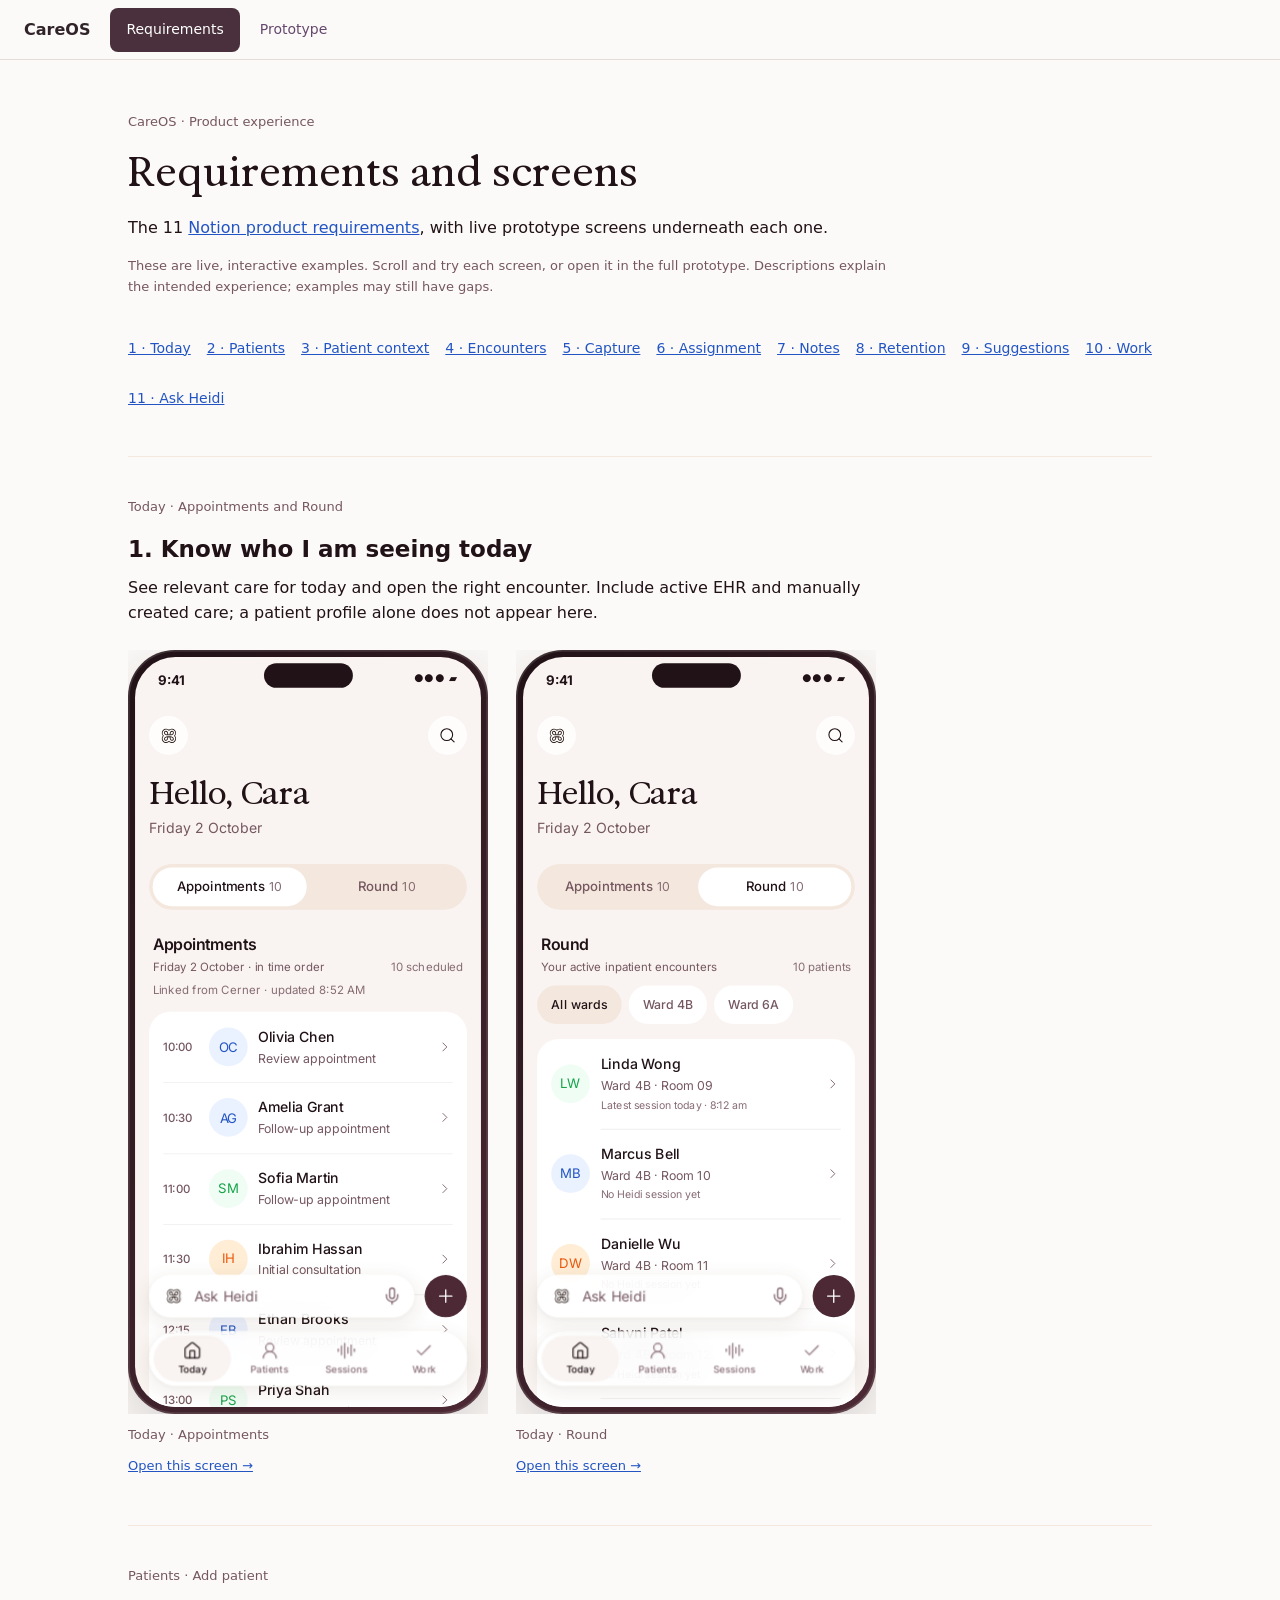
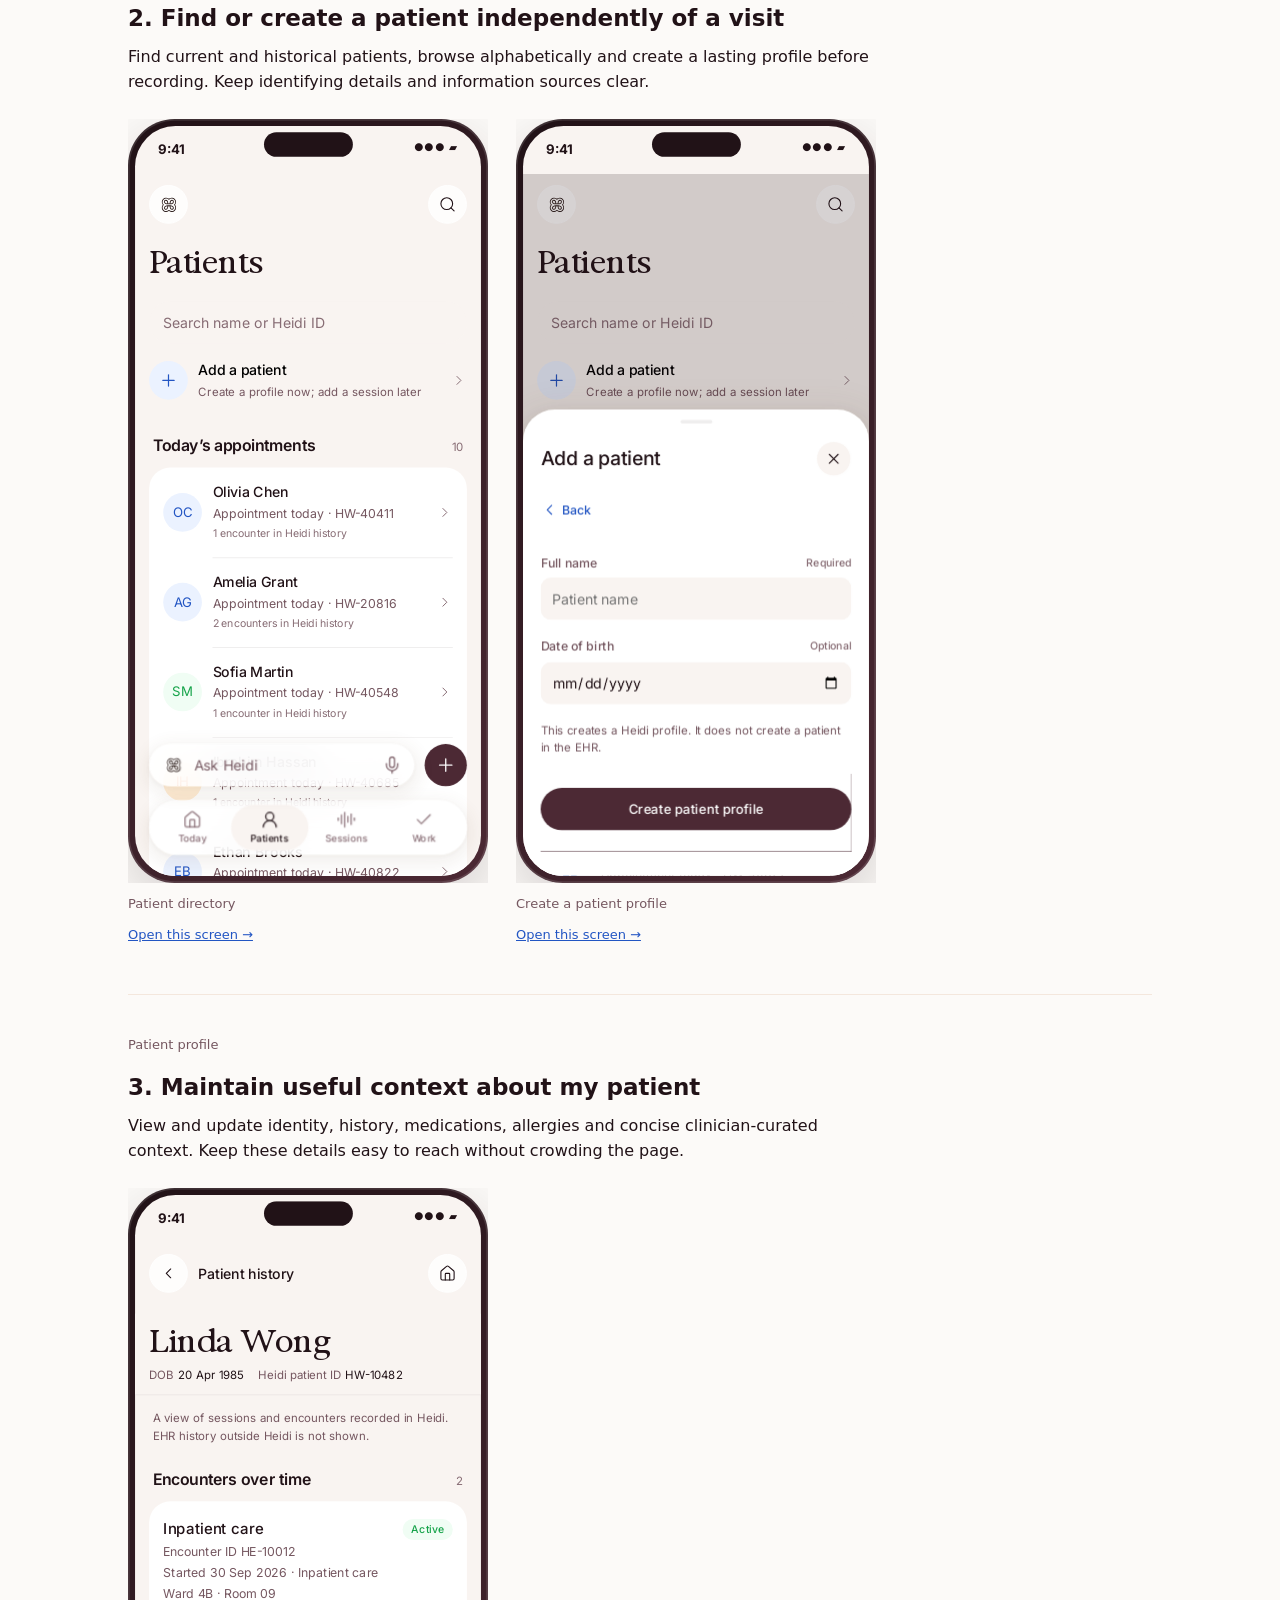
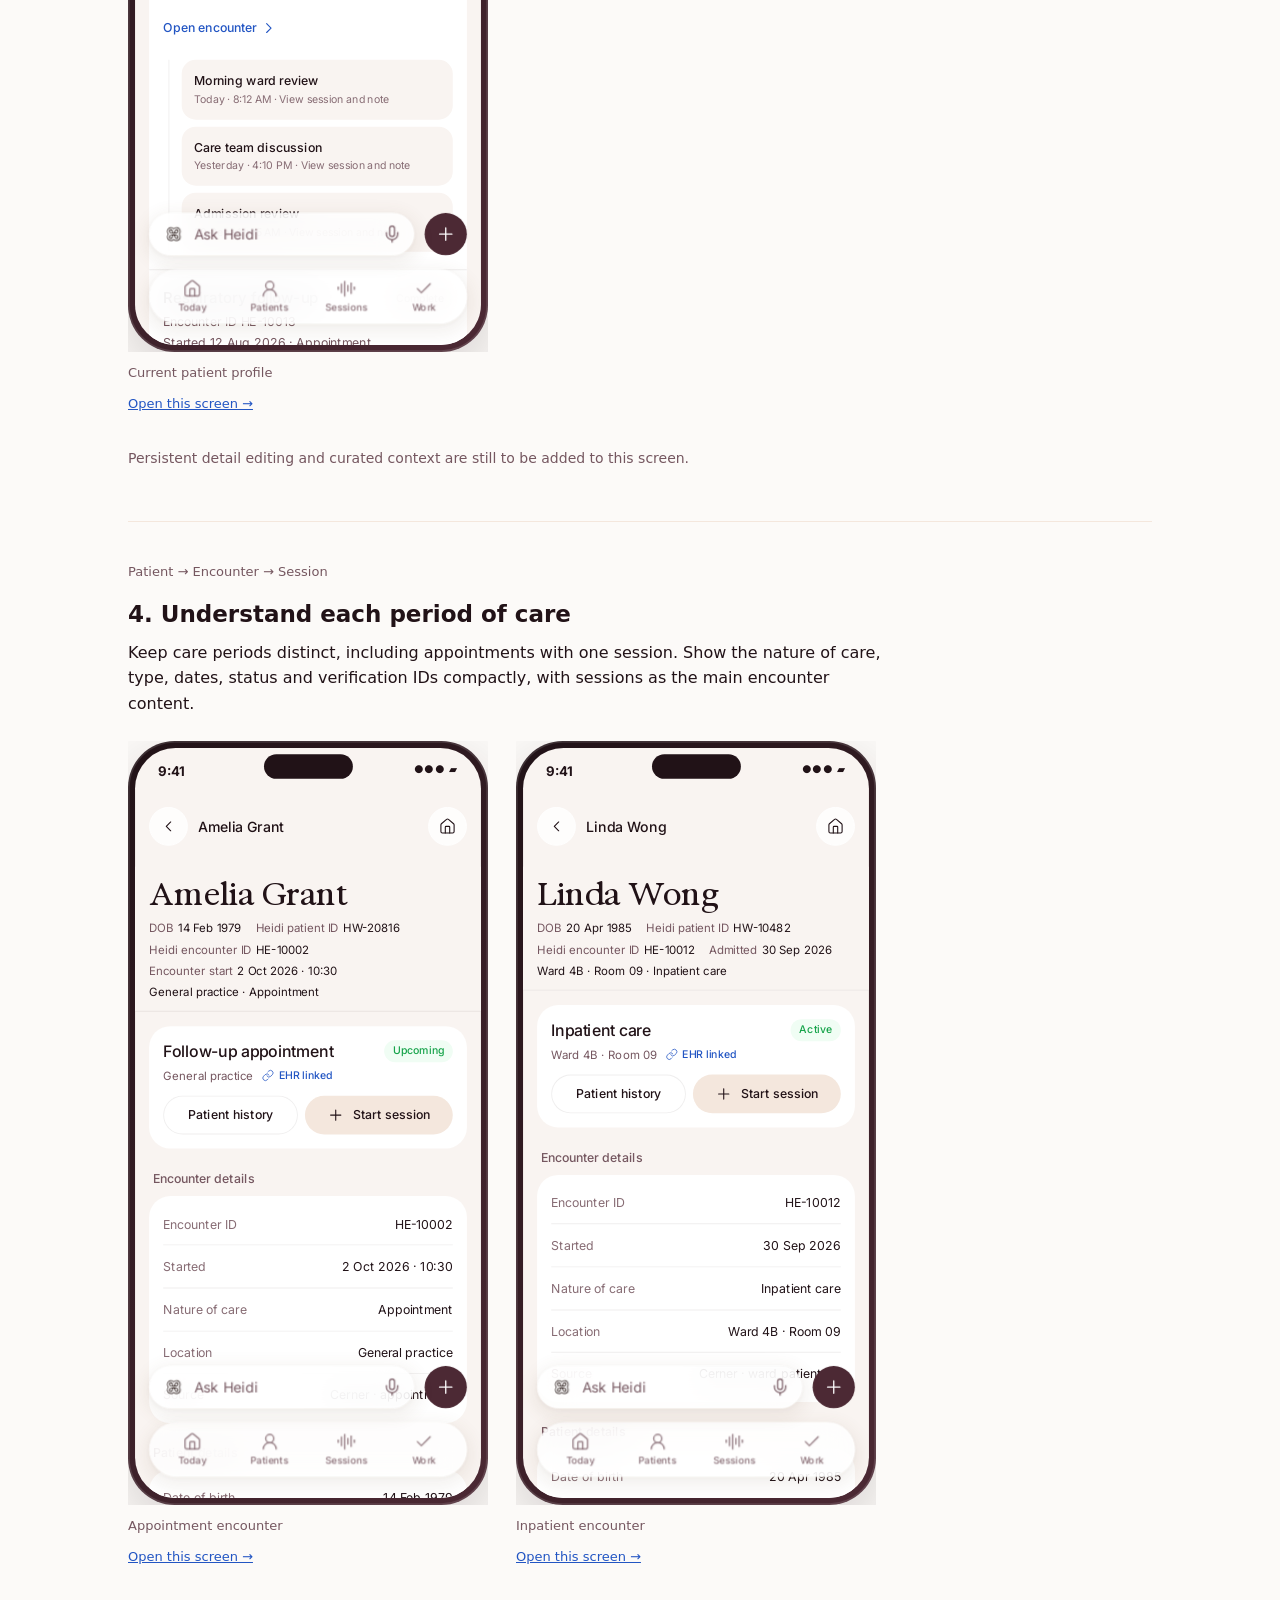
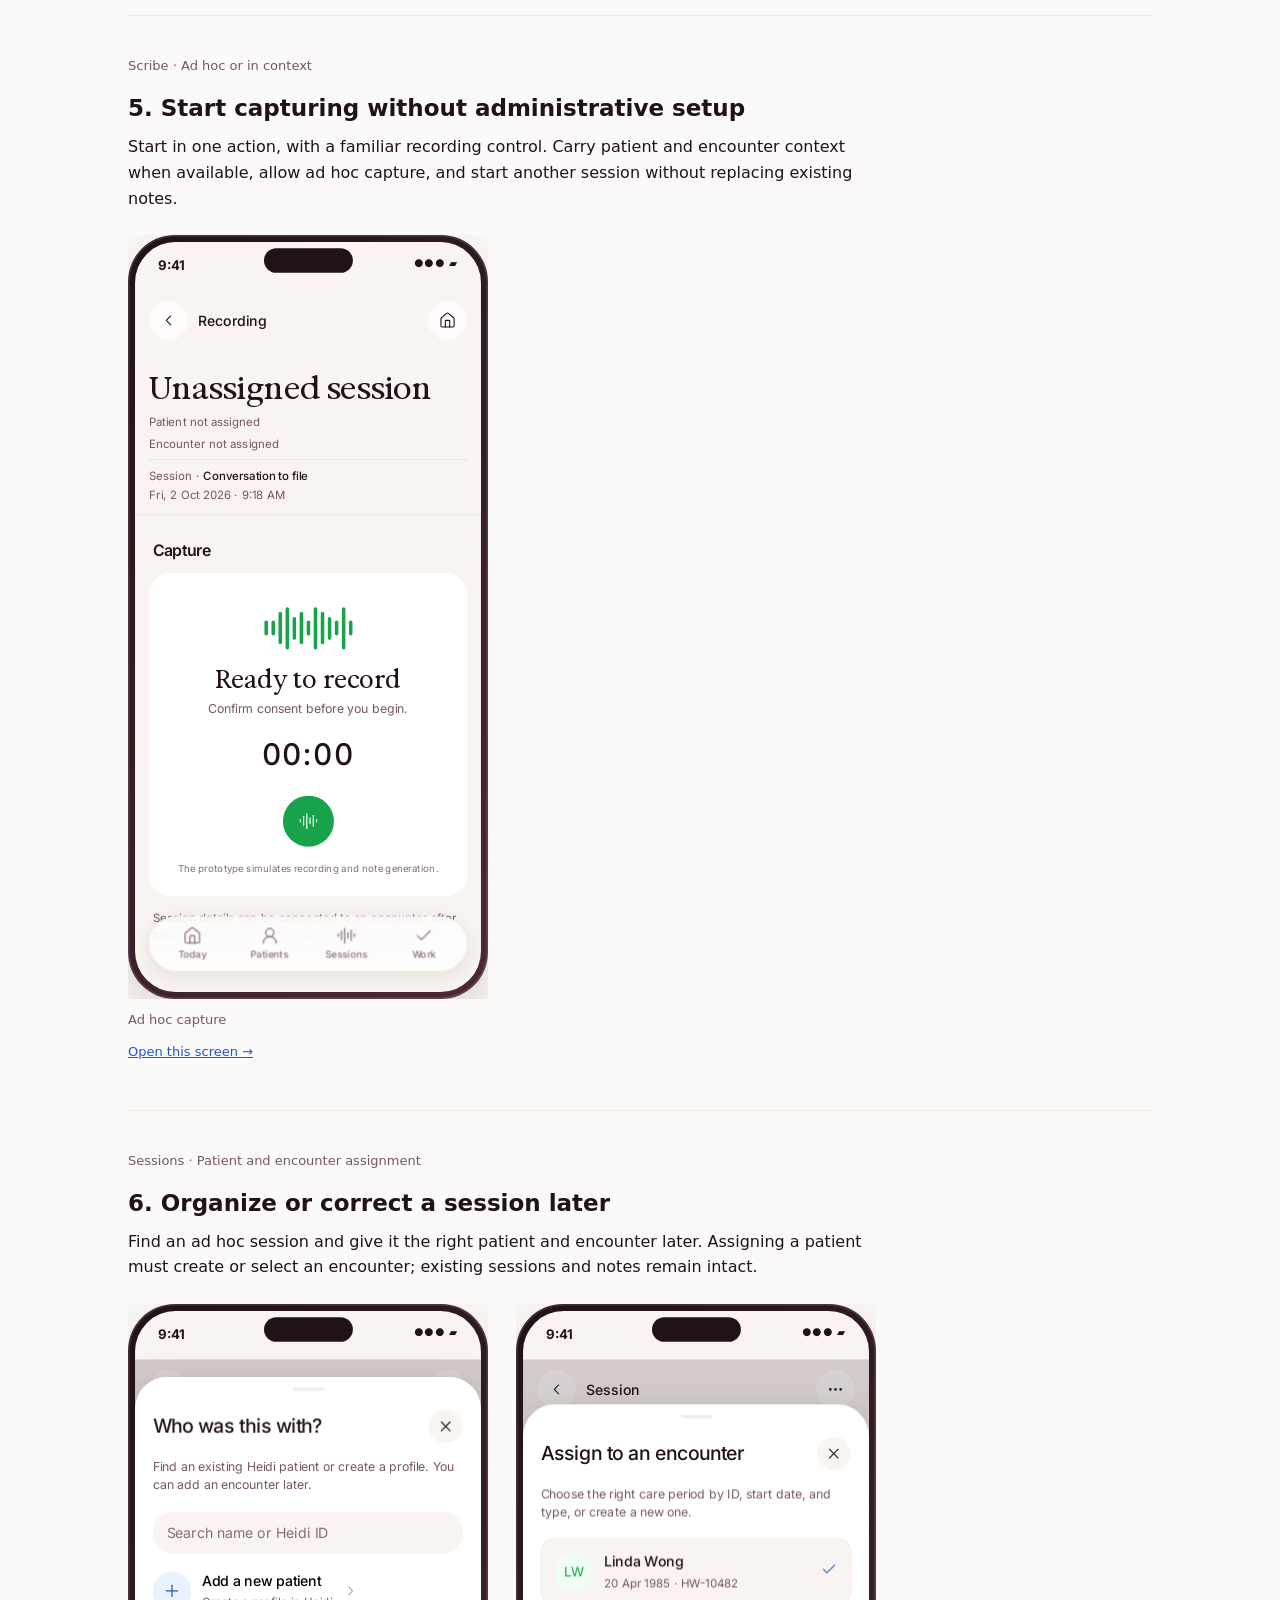
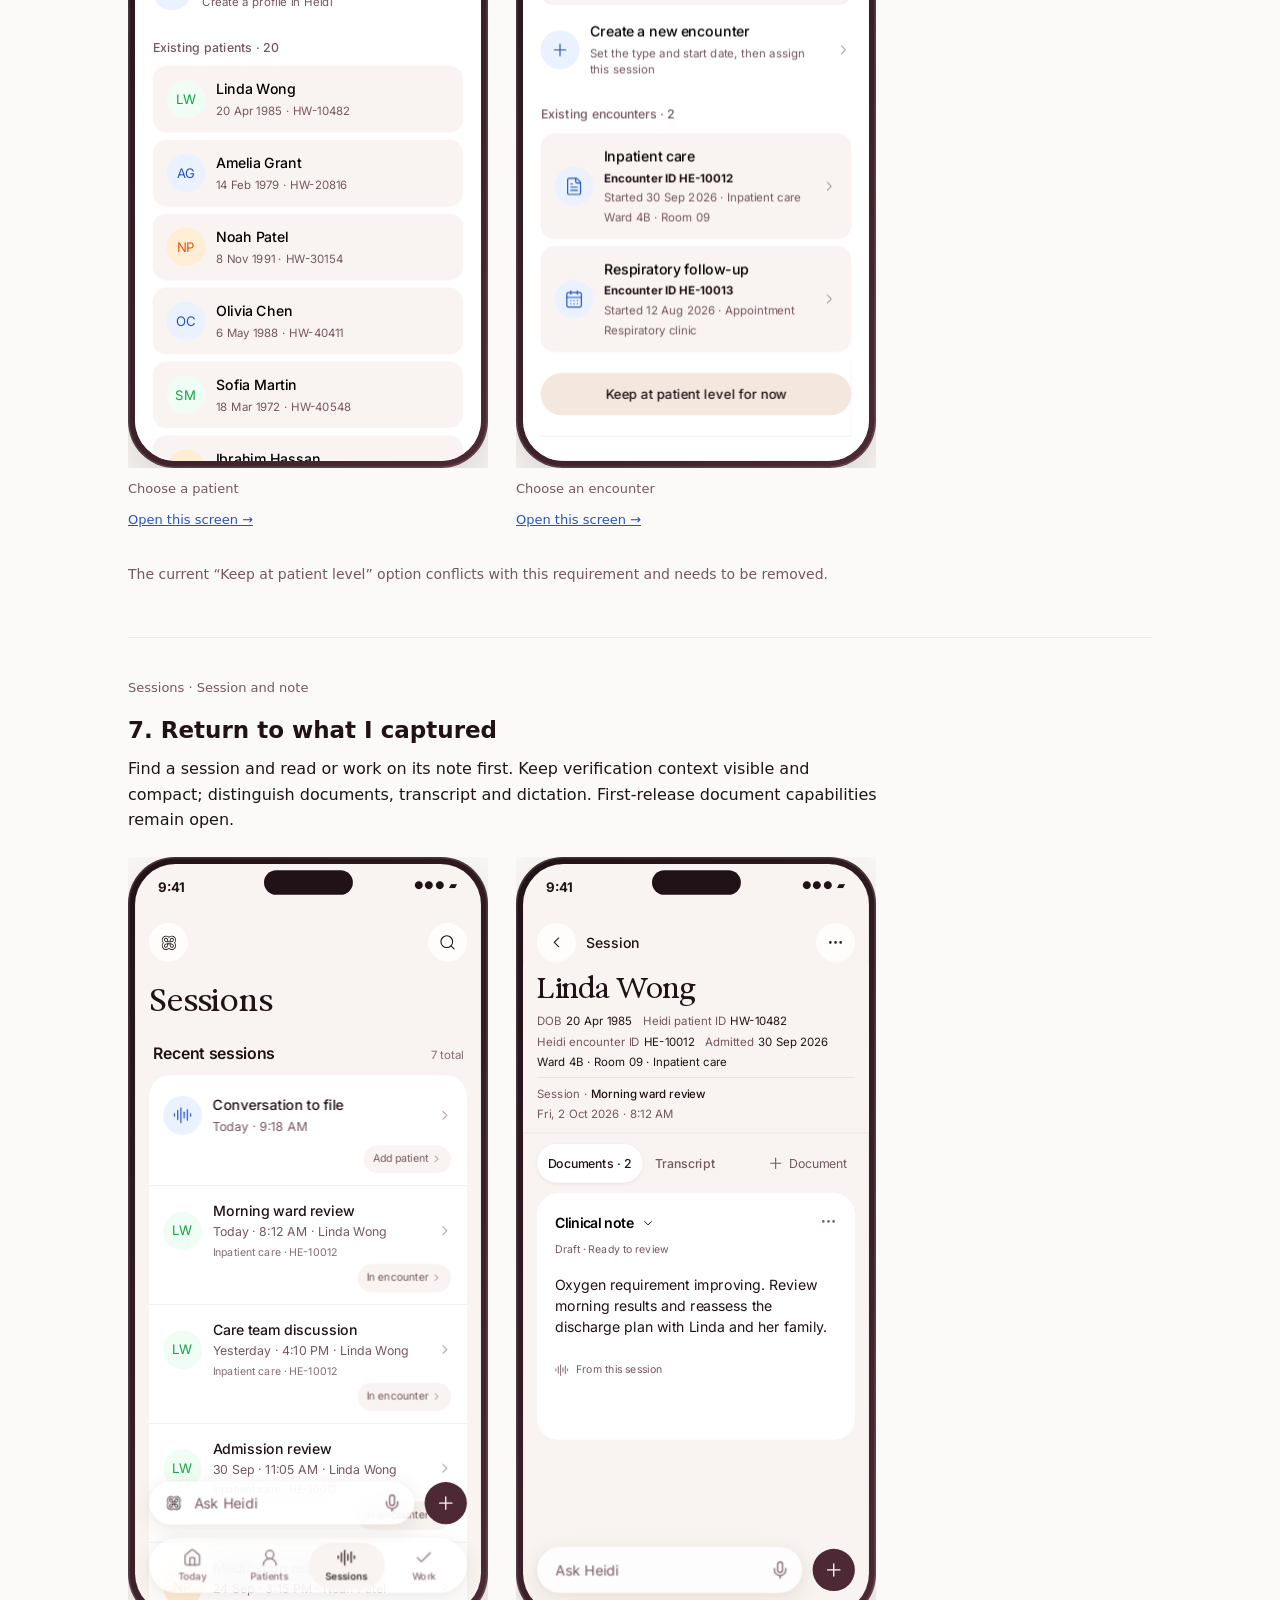
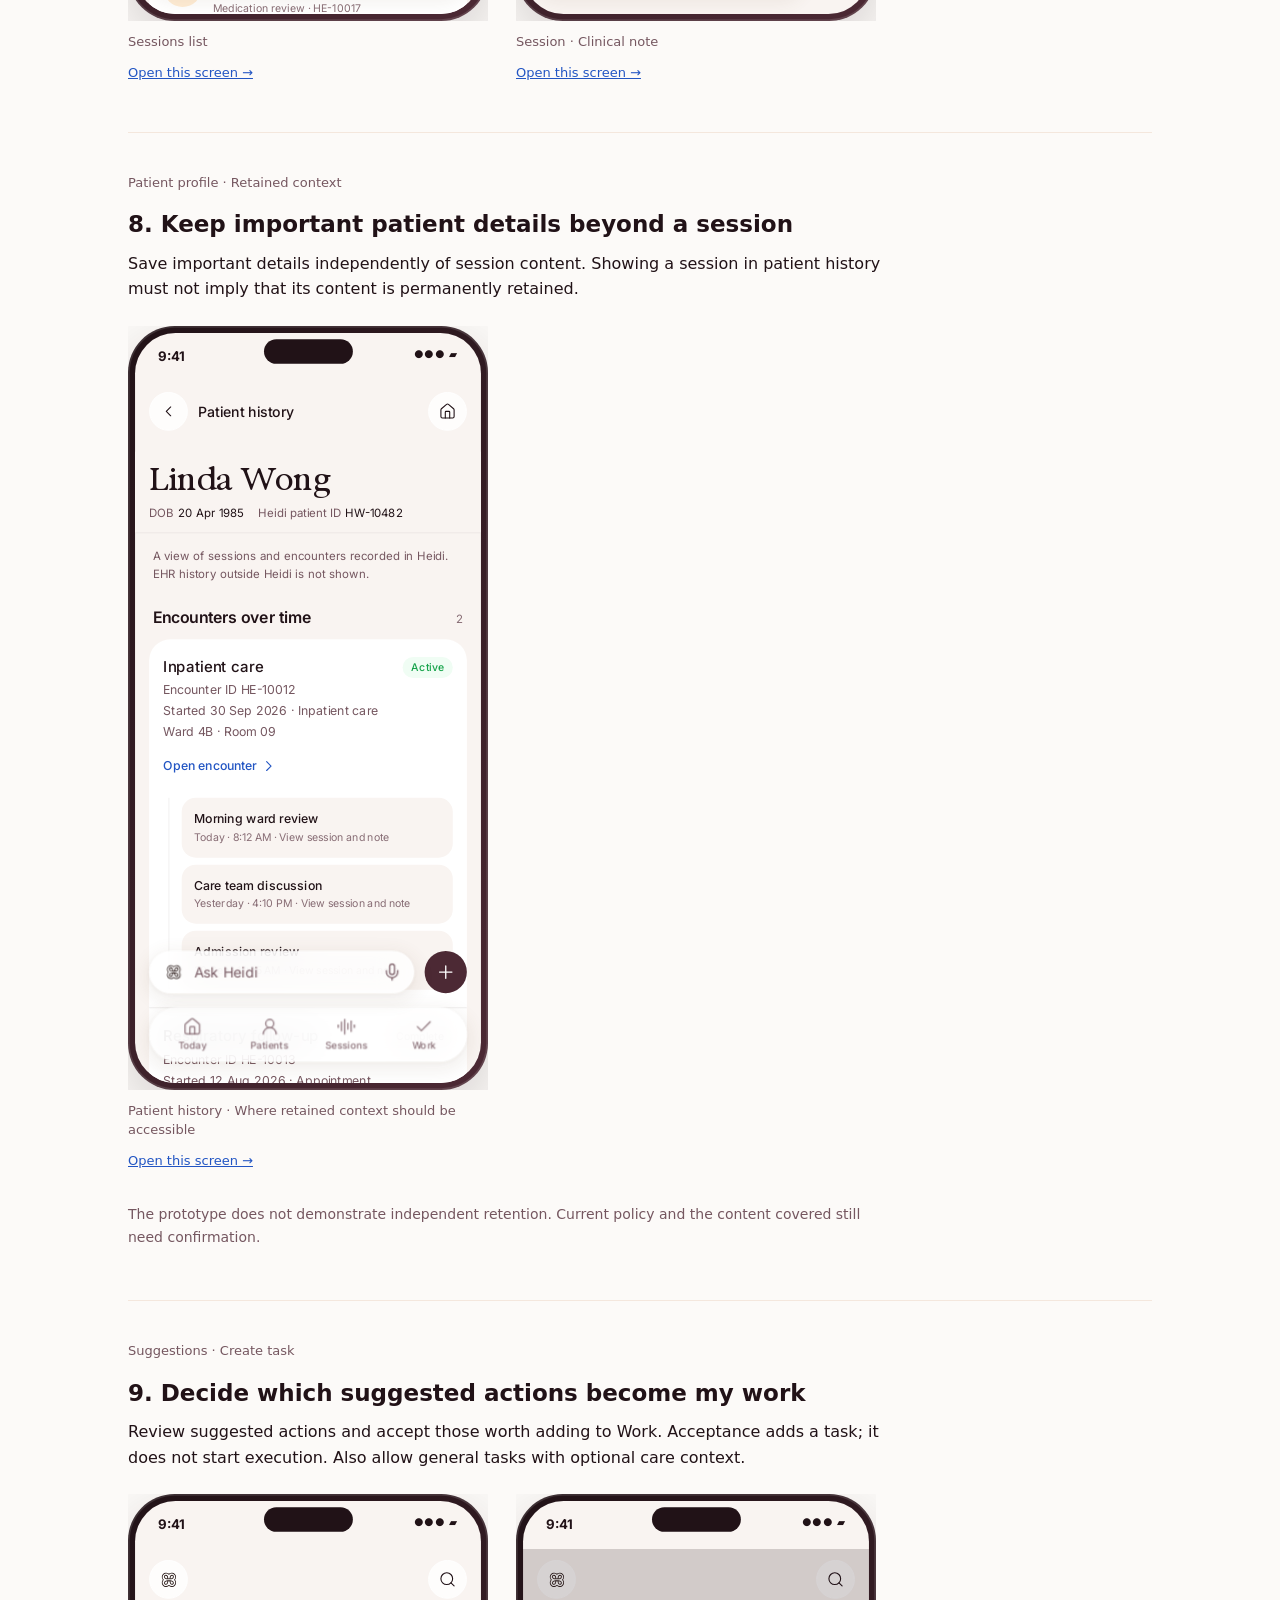
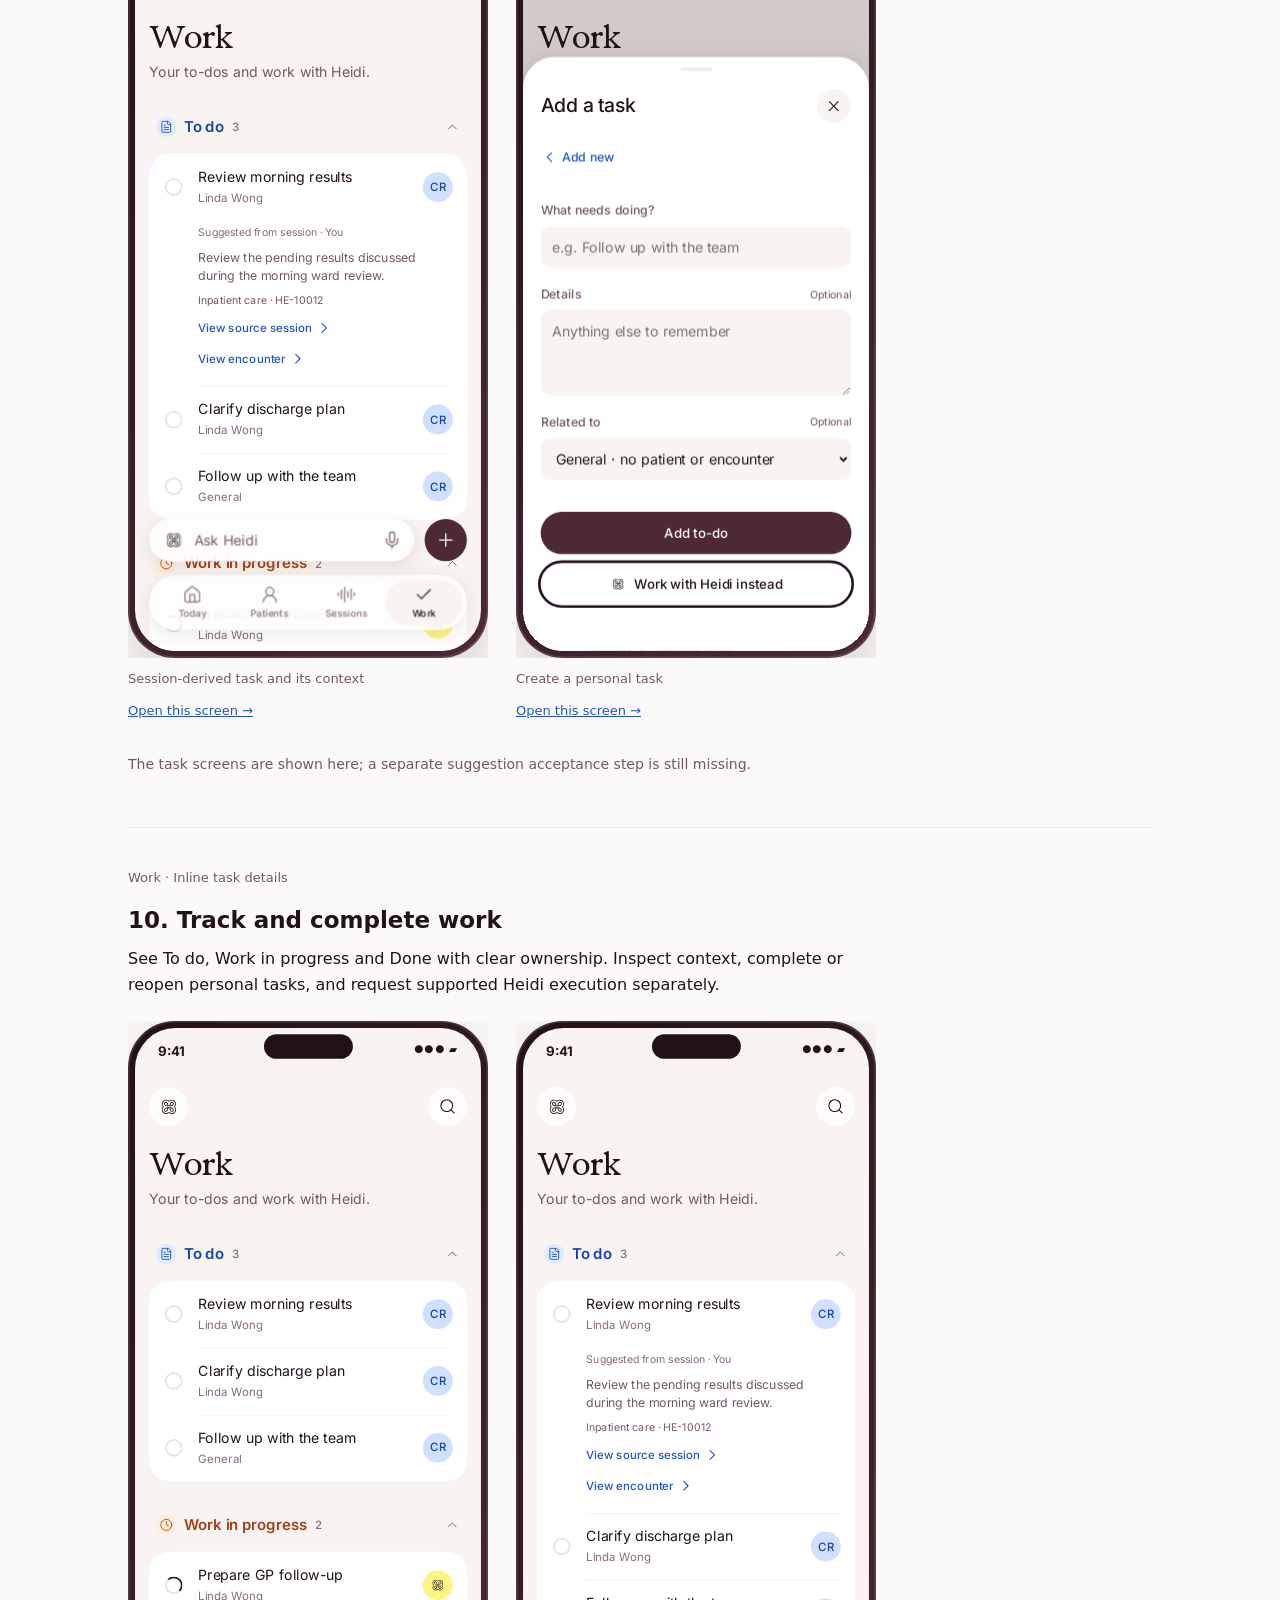
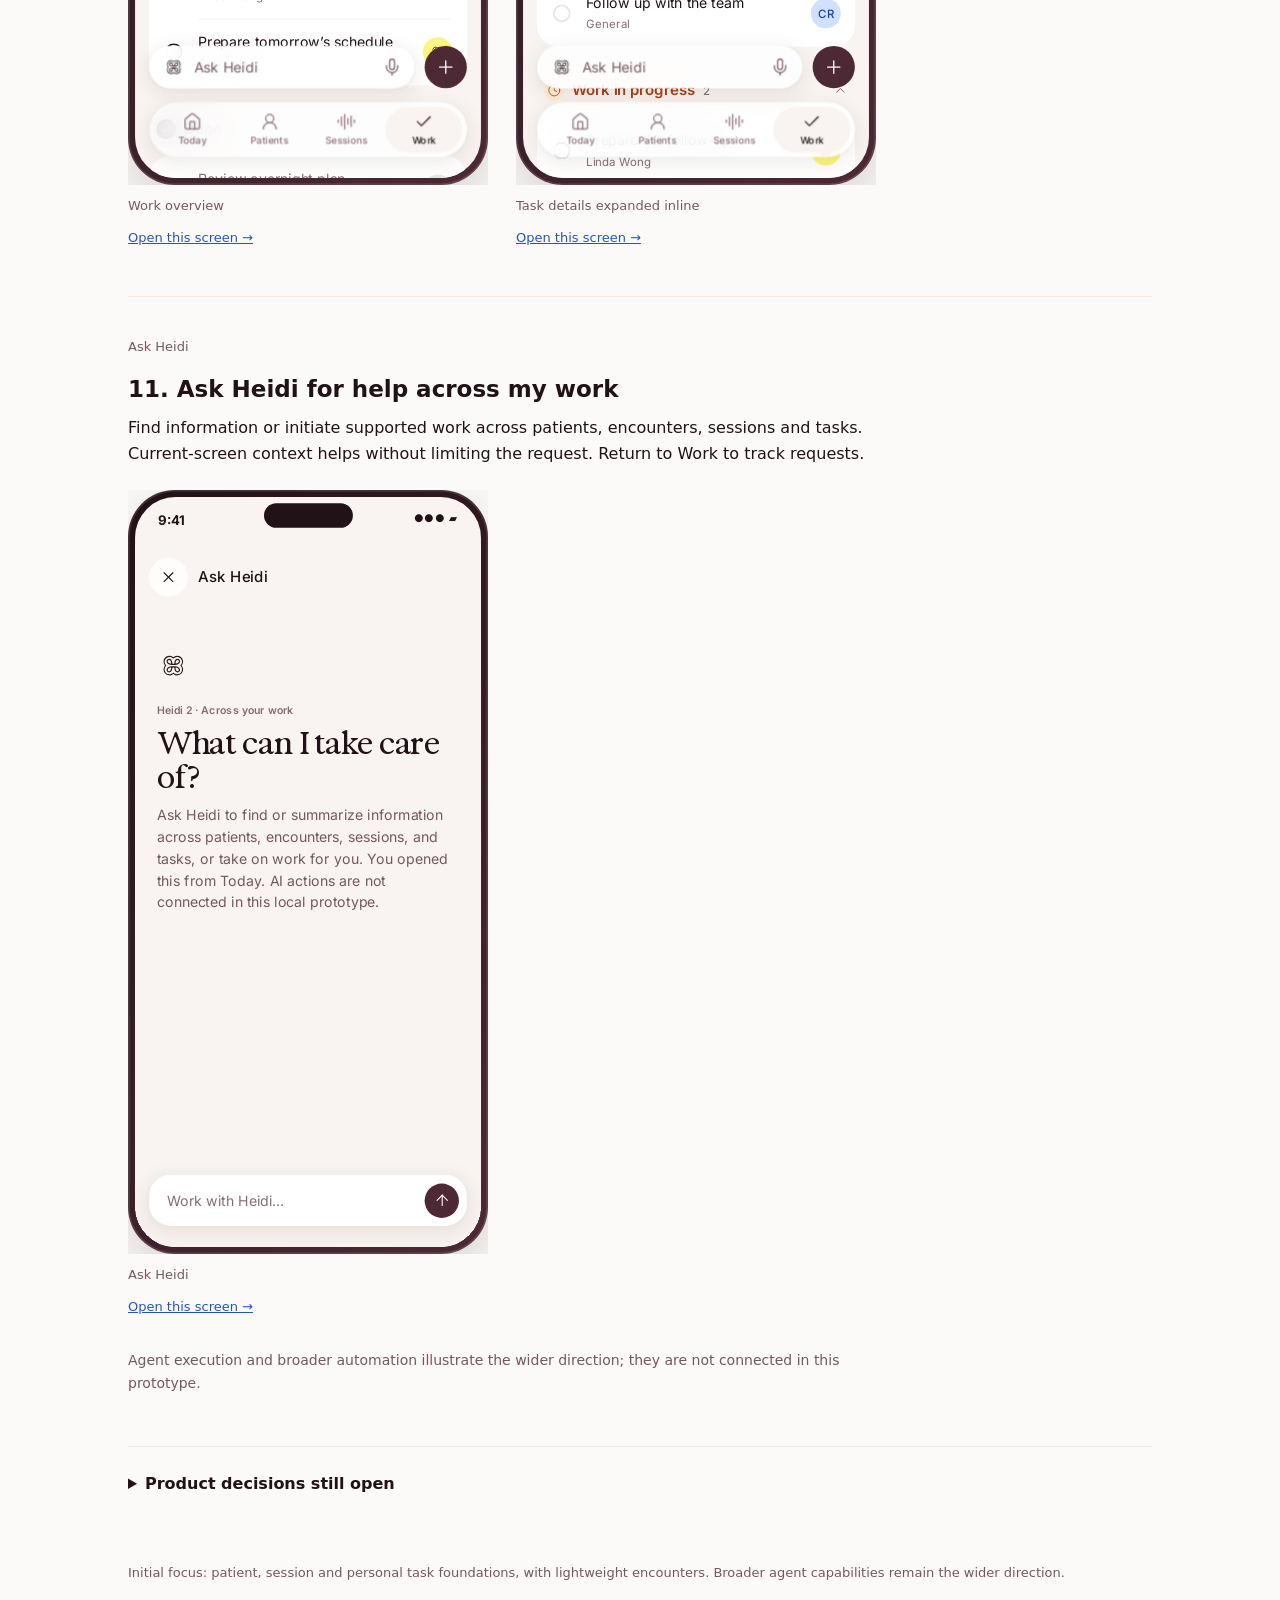
==== commit 4559c610: "Replace requirement screenshots with live interactive screen previews" ====
--- a/index.html
+++ b/index.html
@@ -1,3 +1,3 @@
 <!doctype html><html lang="en"><head><meta charset="utf-8"><meta name="viewport" content="width=device-width,initial-scale=1"><title>CareOS · Requirements and screens</title><link rel="stylesheet" href="./prototype/assets/tokens.css"><link rel="stylesheet" href="./site-nav.css"><style>
-*{box-sizing:border-box}html{scroll-padding-top:84px}body{margin:0;background:var(--color-surface-page);color:var(--color-text-primary);font:16px/1.6 var(--font-family-inter),sans-serif}main{max-width:1080px;margin:auto;padding:44px 28px}header{max-width:780px}h1{font:400 40px/1.15 var(--font-family-exposure);margin:12px 0 20px}h2{font:600 23px/1.35 var(--font-family-inter);margin:0 0 10px}p{margin:8px 0 16px}a{color:var(--color-text-link)}.eyebrow,.screens-label{font-size:13px;color:var(--color-text-secondary)}.jump{display:flex;flex-wrap:wrap;gap:6px 16px;margin:28px 0 36px}.jump a{min-height:44px;display:flex;align-items:center;font-size:14px}.requirement{border-top:1px solid var(--color-border);padding:32px 0 36px;scroll-margin-top:80px}.requirement>p{max-width:760px}.gallery{display:flex;flex-wrap:wrap;gap:28px;margin-top:24px}figure{margin:0;width:240px;max-width:100%}figure a{display:block;line-height:0}figure img{width:100%;height:auto;display:block}figcaption{font-size:13px;line-height:1.45;margin-top:12px;color:var(--color-text-secondary)}.status{font-size:14px;color:var(--color-text-secondary);margin-top:20px!important}details{border-top:1px solid var(--color-border);padding:24px 0}summary{min-height:44px;cursor:pointer;font-weight:600}footer{font-size:13px;color:var(--color-text-secondary);padding-top:24px}a:focus-visible,summary:focus-visible{outline:2px solid var(--color-border-focus);outline-offset:4px}@media(max-width:600px){main{padding:28px 18px}h1{font-size:32px}h2{font-size:21px}.gallery{flex-wrap:nowrap;overflow-x:auto;padding-bottom:12px;gap:18px}figure{flex:0 0 230px}.jump{gap:0 16px}}
-</style></head><body><nav class="site-nav" aria-label="CareOS site"><strong>CareOS</strong><div class="site-tabs"><a href="./" aria-current="page">Requirements</a><a href="./prototype/">Prototype</a></div></nav><main><header><p class="eyebrow">CareOS · Product experience</p><h1>Requirements and screens</h1><p>The 11 <a href="https://app.notion.com/p/3edca630286e80379836c2077519b0bb">Notion product requirements</a>, with the latest prototype screens underneath each one.</p><p class="eyebrow">Captured 2 October 2026. Screens show the current prototype; descriptions explain the intended experience. Tap any image to open it.</p></header><nav class="jump" aria-label="Jump to requirement"><a href="#requirement-1">1 · Today</a><a href="#requirement-2">2 · Patients</a><a href="#requirement-3">3 · Patient context</a><a href="#requirement-4">4 · Encounters</a><a href="#requirement-5">5 · Capture</a><a href="#requirement-6">6 · Assignment</a><a href="#requirement-7">7 · Notes</a><a href="#requirement-8">8 · Retention</a><a href="#requirement-9">9 · Suggestions</a><a href="#requirement-10">10 · Work</a><a href="#requirement-11">11 · Ask Heidi</a></nav><section class="requirement" id="requirement-1"><p class="screens-label">Today · Appointments and Round</p><h2>1. Know who I am seeing today</h2><p>See relevant care for today and open the right encounter. Include active EHR and manually created care; a patient profile alone does not appear here.</p><div class="gallery"><figure><a href="./screens-latest/today.png" target="_blank" rel="noopener" aria-label="Open Today · Appointments screenshot"><img src="./screens-latest/today.png" alt="Today · Appointments in the current CareOS prototype" width="269" height="570" loading="lazy"></a><figcaption>Today · Appointments</figcaption></figure><figure><a href="./screens-latest/round.png" target="_blank" rel="noopener" aria-label="Open Today · Round screenshot"><img src="./screens-latest/round.png" alt="Today · Round in the current CareOS prototype" width="269" height="570" loading="lazy"></a><figcaption>Today · Round</figcaption></figure></div></section><section class="requirement" id="requirement-2"><p class="screens-label">Patients · Add patient</p><h2>2. Find or create a patient independently of a visit</h2><p>Find current and historical patients, browse alphabetically and create a lasting profile before recording. Keep identifying details and information sources clear.</p><div class="gallery"><figure><a href="./screens-latest/patients.png" target="_blank" rel="noopener" aria-label="Open Patient directory screenshot"><img src="./screens-latest/patients.png" alt="Patient directory in the current CareOS prototype" width="269" height="570" loading="lazy"></a><figcaption>Patient directory</figcaption></figure><figure><a href="./screens-latest/new-patient.png" target="_blank" rel="noopener" aria-label="Open Create a patient profile screenshot"><img src="./screens-latest/new-patient.png" alt="Create a patient profile in the current CareOS prototype" width="269" height="570" loading="lazy"></a><figcaption>Create a patient profile</figcaption></figure></div></section><section class="requirement" id="requirement-3"><p class="screens-label">Patient profile</p><h2>3. Maintain useful context about my patient</h2><p>View and update identity, history, medications, allergies and concise clinician-curated context. Keep these details easy to reach without crowding the page.</p><div class="gallery"><figure><a href="./screens-latest/patient-profile.png" target="_blank" rel="noopener" aria-label="Open Current patient profile screenshot"><img src="./screens-latest/patient-profile.png" alt="Current patient profile in the current CareOS prototype" width="269" height="570" loading="lazy"></a><figcaption>Current patient profile</figcaption></figure></div><p class="status">Persistent detail editing and curated context are still to be added to this screen.</p></section><section class="requirement" id="requirement-4"><p class="screens-label">Patient → Encounter → Session</p><h2>4. Understand each period of care</h2><p>Keep care periods distinct, including appointments with one session. Show the nature of care, type, dates, status and verification IDs compactly, with sessions as the main encounter content.</p><div class="gallery"><figure><a href="./screens-latest/appointment.png" target="_blank" rel="noopener" aria-label="Open Appointment encounter screenshot"><img src="./screens-latest/appointment.png" alt="Appointment encounter in the current CareOS prototype" width="269" height="570" loading="lazy"></a><figcaption>Appointment encounter</figcaption></figure><figure><a href="./screens-latest/inpatient.png" target="_blank" rel="noopener" aria-label="Open Inpatient encounter screenshot"><img src="./screens-latest/inpatient.png" alt="Inpatient encounter in the current CareOS prototype" width="269" height="570" loading="lazy"></a><figcaption>Inpatient encounter</figcaption></figure></div></section><section class="requirement" id="requirement-5"><p class="screens-label">Scribe · Ad hoc or in context</p><h2>5. Start capturing without administrative setup</h2><p>Start in one action, with a familiar recording control. Carry patient and encounter context when available, allow ad hoc capture, and start another session without replacing existing notes.</p><div class="gallery"><figure><a href="./screens-latest/capture.png" target="_blank" rel="noopener" aria-label="Open Ad hoc capture screenshot"><img src="./screens-latest/capture.png" alt="Ad hoc capture in the current CareOS prototype" width="269" height="570" loading="lazy"></a><figcaption>Ad hoc capture</figcaption></figure></div></section><section class="requirement" id="requirement-6"><p class="screens-label">Sessions · Patient and encounter assignment</p><h2>6. Organize or correct a session later</h2><p>Find an ad hoc session and give it the right patient and encounter later. Assigning a patient must create or select an encounter; existing sessions and notes remain intact.</p><div class="gallery"><figure><a href="./screens-latest/assign-patient.png" target="_blank" rel="noopener" aria-label="Open Choose a patient screenshot"><img src="./screens-latest/assign-patient.png" alt="Choose a patient in the current CareOS prototype" width="269" height="570" loading="lazy"></a><figcaption>Choose a patient</figcaption></figure><figure><a href="./screens-latest/assign-encounter.png" target="_blank" rel="noopener" aria-label="Open Choose an encounter screenshot"><img src="./screens-latest/assign-encounter.png" alt="Choose an encounter in the current CareOS prototype" width="269" height="570" loading="lazy"></a><figcaption>Choose an encounter</figcaption></figure></div><p class="status">The current “Keep at patient level” option conflicts with this requirement and needs to be removed.</p></section><section class="requirement" id="requirement-7"><p class="screens-label">Sessions · Session and note</p><h2>7. Return to what I captured</h2><p>Find a session and read or work on its note first. Keep verification context visible and compact; distinguish documents, transcript and dictation. First-release document capabilities remain open.</p><div class="gallery"><figure><a href="./screens-latest/sessions.png" target="_blank" rel="noopener" aria-label="Open Sessions list screenshot"><img src="./screens-latest/sessions.png" alt="Sessions list in the current CareOS prototype" width="269" height="570" loading="lazy"></a><figcaption>Sessions list</figcaption></figure><figure><a href="./screens-latest/note.png" target="_blank" rel="noopener" aria-label="Open Session · Clinical note screenshot"><img src="./screens-latest/note.png" alt="Session · Clinical note in the current CareOS prototype" width="269" height="570" loading="lazy"></a><figcaption>Session · Clinical note</figcaption></figure></div></section><section class="requirement" id="requirement-8"><p class="screens-label">Patient profile · Retained context</p><h2>8. Keep important patient details beyond a session</h2><p>Save important details independently of session content. Showing a session in patient history must not imply that its content is permanently retained.</p><div class="gallery"><figure><a href="./screens-latest/patient-profile.png" target="_blank" rel="noopener" aria-label="Open Patient history · Where retained context should be accessible screenshot"><img src="./screens-latest/patient-profile.png" alt="Patient history · Where retained context should be accessible in the current CareOS prototype" width="269" height="570" loading="lazy"></a><figcaption>Patient history · Where retained context should be accessible</figcaption></figure></div><p class="status">The prototype does not demonstrate independent retention. Current policy and the content covered still need confirmation.</p></section><section class="requirement" id="requirement-9"><p class="screens-label">Suggestions · Create task</p><h2>9. Decide which suggested actions become my work</h2><p>Review suggested actions and accept those worth adding to Work. Acceptance adds a task; it does not start execution. Also allow general tasks with optional care context.</p><div class="gallery"><figure><a href="./screens-latest/task-detail.png" target="_blank" rel="noopener" aria-label="Open Session-derived task and its context screenshot"><img src="./screens-latest/task-detail.png" alt="Session-derived task and its context in the current CareOS prototype" width="269" height="570" loading="lazy"></a><figcaption>Session-derived task and its context</figcaption></figure><figure><a href="./screens-latest/new-task.png" target="_blank" rel="noopener" aria-label="Open Create a personal task screenshot"><img src="./screens-latest/new-task.png" alt="Create a personal task in the current CareOS prototype" width="269" height="570" loading="lazy"></a><figcaption>Create a personal task</figcaption></figure></div><p class="status">The task screens are shown here; a separate suggestion acceptance step is still missing.</p></section><section class="requirement" id="requirement-10"><p class="screens-label">Work · Inline task details</p><h2>10. Track and complete work</h2><p>See To do, Work in progress and Done with clear ownership. Inspect context, complete or reopen personal tasks, and request supported Heidi execution separately.</p><div class="gallery"><figure><a href="./screens-latest/work.png" target="_blank" rel="noopener" aria-label="Open Work overview screenshot"><img src="./screens-latest/work.png" alt="Work overview in the current CareOS prototype" width="269" height="570" loading="lazy"></a><figcaption>Work overview</figcaption></figure><figure><a href="./screens-latest/task-detail.png" target="_blank" rel="noopener" aria-label="Open Task details expanded inline screenshot"><img src="./screens-latest/task-detail.png" alt="Task details expanded inline in the current CareOS prototype" width="269" height="570" loading="lazy"></a><figcaption>Task details expanded inline</figcaption></figure></div></section><section class="requirement" id="requirement-11"><p class="screens-label">Ask Heidi</p><h2>11. Ask Heidi for help across my work</h2><p>Find information or initiate supported work across patients, encounters, sessions and tasks. Current-screen context helps without limiting the request. Return to Work to track requests.</p><div class="gallery"><figure><a href="./screens-latest/ask-heidi.png" target="_blank" rel="noopener" aria-label="Open Ask Heidi screenshot"><img src="./screens-latest/ask-heidi.png" alt="Ask Heidi in the current CareOS prototype" width="269" height="570" loading="lazy"></a><figcaption>Ask Heidi</figcaption></figure></div><p class="status">Agent execution and broader automation illustrate the wider direction; they are not connected in this prototype.</p></section><details><summary>Product decisions still open</summary><p>Search scope, first-release document capabilities, retention, task context, encounter lifecycle and later EHR association remain open in the <a href="https://app.notion.com/p/3edca630286e80379836c2077519b0bb">PRD</a>. EHR note delivery is outside this design pass.</p></details><footer>Initial focus: patient, session and personal task foundations, with lightweight encounters. Broader agent capabilities remain the wider direction.</footer></main></body></html>+*{box-sizing:border-box}html{scroll-padding-top:84px}body{margin:0;background:var(--color-surface-page);color:var(--color-text-primary);font:16px/1.6 var(--font-family-inter),sans-serif}main{max-width:1080px;margin:auto;padding:44px 28px}header{max-width:780px}h1{font:400 40px/1.15 var(--font-family-exposure);margin:12px 0 20px}h2{font:600 23px/1.35 var(--font-family-inter);margin:0 0 10px}p{margin:8px 0 16px}a{color:var(--color-text-link)}.eyebrow,.screens-label{font-size:13px;color:var(--color-text-secondary)}.jump{display:flex;flex-wrap:wrap;gap:6px 16px;margin:28px 0 36px}.jump a{min-height:44px;display:flex;align-items:center;font-size:14px}.requirement{border-top:1px solid var(--color-border);padding:32px 0 36px;scroll-margin-top:80px}.requirement>p{max-width:760px}.gallery{display:flex;flex-wrap:wrap;gap:28px;margin-top:24px}figure{margin:0;width:360px;max-width:100%}figure iframe{display:block;width:100%;aspect-ratio:409/868;border:0}figcaption a{display:inline-flex;align-items:center;min-height:44px}figcaption{font-size:13px;line-height:1.45;margin-top:12px;color:var(--color-text-secondary)}.status{font-size:14px;color:var(--color-text-secondary);margin-top:20px!important}details{border-top:1px solid var(--color-border);padding:24px 0}summary{min-height:44px;cursor:pointer;font-weight:600}footer{font-size:13px;color:var(--color-text-secondary);padding-top:24px}a:focus-visible,summary:focus-visible{outline:2px solid var(--color-border-focus);outline-offset:4px}@media(max-width:600px){main{padding:28px 18px}h1{font-size:32px}h2{font-size:21px}.gallery{flex-wrap:nowrap;overflow-x:auto;padding-bottom:12px;gap:18px}figure{flex:0 0 min(340px,100%)}.jump{gap:0 16px}}
+</style></head><body><nav class="site-nav" aria-label="CareOS site"><strong>CareOS</strong><div class="site-tabs"><a href="./" aria-current="page">Requirements</a><a href="./prototype/">Prototype</a></div></nav><main><header><p class="eyebrow">CareOS · Product experience</p><h1>Requirements and screens</h1><p>The 11 <a href="https://app.notion.com/p/3edca630286e80379836c2077519b0bb">Notion product requirements</a>, with live prototype screens underneath each one.</p><p class="eyebrow">These are live, interactive examples. Scroll and try each screen, or open it in the full prototype. Descriptions explain the intended experience; examples may still have gaps.</p></header><nav class="jump" aria-label="Jump to requirement"><a href="#requirement-1">1 · Today</a><a href="#requirement-2">2 · Patients</a><a href="#requirement-3">3 · Patient context</a><a href="#requirement-4">4 · Encounters</a><a href="#requirement-5">5 · Capture</a><a href="#requirement-6">6 · Assignment</a><a href="#requirement-7">7 · Notes</a><a href="#requirement-8">8 · Retention</a><a href="#requirement-9">9 · Suggestions</a><a href="#requirement-10">10 · Work</a><a href="#requirement-11">11 · Ask Heidi</a></nav><section class="requirement" id="requirement-1"><p class="screens-label">Today · Appointments and Round</p><h2>1. Know who I am seeing today</h2><p>See relevant care for today and open the right encounter. Include active EHR and manually created care; a patient profile alone does not appear here.</p><div class="gallery"><figure><iframe src="./prototype/embed.html?screen=today-appointments" title="Today · Appointments — interactive example" loading="lazy"></iframe><figcaption>Today · Appointments<br><a href="./prototype/?screen=today-appointments">Open this screen →</a></figcaption></figure><figure><iframe src="./prototype/embed.html?screen=today-round" title="Today · Round — interactive example" loading="lazy"></iframe><figcaption>Today · Round<br><a href="./prototype/?screen=today-round">Open this screen →</a></figcaption></figure></div></section><section class="requirement" id="requirement-2"><p class="screens-label">Patients · Add patient</p><h2>2. Find or create a patient independently of a visit</h2><p>Find current and historical patients, browse alphabetically and create a lasting profile before recording. Keep identifying details and information sources clear.</p><div class="gallery"><figure><iframe src="./prototype/embed.html?screen=patients" title="Patient directory — interactive example" loading="lazy"></iframe><figcaption>Patient directory<br><a href="./prototype/?screen=patients">Open this screen →</a></figcaption></figure><figure><iframe src="./prototype/embed.html?screen=new-patient" title="Create a patient profile — interactive example" loading="lazy"></iframe><figcaption>Create a patient profile<br><a href="./prototype/?screen=new-patient">Open this screen →</a></figcaption></figure></div></section><section class="requirement" id="requirement-3"><p class="screens-label">Patient profile</p><h2>3. Maintain useful context about my patient</h2><p>View and update identity, history, medications, allergies and concise clinician-curated context. Keep these details easy to reach without crowding the page.</p><div class="gallery"><figure><iframe src="./prototype/embed.html?screen=patient-history" title="Current patient profile — interactive example" loading="lazy"></iframe><figcaption>Current patient profile<br><a href="./prototype/?screen=patient-history">Open this screen →</a></figcaption></figure></div><p class="status">Persistent detail editing and curated context are still to be added to this screen.</p></section><section class="requirement" id="requirement-4"><p class="screens-label">Patient → Encounter → Session</p><h2>4. Understand each period of care</h2><p>Keep care periods distinct, including appointments with one session. Show the nature of care, type, dates, status and verification IDs compactly, with sessions as the main encounter content.</p><div class="gallery"><figure><iframe src="./prototype/embed.html?screen=appointment" title="Appointment encounter — interactive example" loading="lazy"></iframe><figcaption>Appointment encounter<br><a href="./prototype/?screen=appointment">Open this screen →</a></figcaption></figure><figure><iframe src="./prototype/embed.html?screen=inpatient" title="Inpatient encounter — interactive example" loading="lazy"></iframe><figcaption>Inpatient encounter<br><a href="./prototype/?screen=inpatient">Open this screen →</a></figcaption></figure></div></section><section class="requirement" id="requirement-5"><p class="screens-label">Scribe · Ad hoc or in context</p><h2>5. Start capturing without administrative setup</h2><p>Start in one action, with a familiar recording control. Carry patient and encounter context when available, allow ad hoc capture, and start another session without replacing existing notes.</p><div class="gallery"><figure><iframe src="./prototype/embed.html?screen=capture" title="Ad hoc capture — interactive example" loading="lazy"></iframe><figcaption>Ad hoc capture<br><a href="./prototype/?screen=capture">Open this screen →</a></figcaption></figure></div></section><section class="requirement" id="requirement-6"><p class="screens-label">Sessions · Patient and encounter assignment</p><h2>6. Organize or correct a session later</h2><p>Find an ad hoc session and give it the right patient and encounter later. Assigning a patient must create or select an encounter; existing sessions and notes remain intact.</p><div class="gallery"><figure><iframe src="./prototype/embed.html?screen=assign-patient" title="Choose a patient — interactive example" loading="lazy"></iframe><figcaption>Choose a patient<br><a href="./prototype/?screen=assign-patient">Open this screen →</a></figcaption></figure><figure><iframe src="./prototype/embed.html?screen=assign-encounter" title="Choose an encounter — interactive example" loading="lazy"></iframe><figcaption>Choose an encounter<br><a href="./prototype/?screen=assign-encounter">Open this screen →</a></figcaption></figure></div><p class="status">The current “Keep at patient level” option conflicts with this requirement and needs to be removed.</p></section><section class="requirement" id="requirement-7"><p class="screens-label">Sessions · Session and note</p><h2>7. Return to what I captured</h2><p>Find a session and read or work on its note first. Keep verification context visible and compact; distinguish documents, transcript and dictation. First-release document capabilities remain open.</p><div class="gallery"><figure><iframe src="./prototype/embed.html?screen=sessions" title="Sessions list — interactive example" loading="lazy"></iframe><figcaption>Sessions list<br><a href="./prototype/?screen=sessions">Open this screen →</a></figcaption></figure><figure><iframe src="./prototype/embed.html?screen=session-linked" title="Session · Clinical note — interactive example" loading="lazy"></iframe><figcaption>Session · Clinical note<br><a href="./prototype/?screen=session-linked">Open this screen →</a></figcaption></figure></div></section><section class="requirement" id="requirement-8"><p class="screens-label">Patient profile · Retained context</p><h2>8. Keep important patient details beyond a session</h2><p>Save important details independently of session content. Showing a session in patient history must not imply that its content is permanently retained.</p><div class="gallery"><figure><iframe src="./prototype/embed.html?screen=patient-history" title="Patient history · Where retained context should be accessible — interactive example" loading="lazy"></iframe><figcaption>Patient history · Where retained context should be accessible<br><a href="./prototype/?screen=patient-history">Open this screen →</a></figcaption></figure></div><p class="status">The prototype does not demonstrate independent retention. Current policy and the content covered still need confirmation.</p></section><section class="requirement" id="requirement-9"><p class="screens-label">Suggestions · Create task</p><h2>9. Decide which suggested actions become my work</h2><p>Review suggested actions and accept those worth adding to Work. Acceptance adds a task; it does not start execution. Also allow general tasks with optional care context.</p><div class="gallery"><figure><iframe src="./prototype/embed.html?screen=todo-detail" title="Session-derived task and its context — interactive example" loading="lazy"></iframe><figcaption>Session-derived task and its context<br><a href="./prototype/?screen=todo-detail">Open this screen →</a></figcaption></figure><figure><iframe src="./prototype/embed.html?screen=new-work" title="Create a personal task — interactive example" loading="lazy"></iframe><figcaption>Create a personal task<br><a href="./prototype/?screen=new-work">Open this screen →</a></figcaption></figure></div><p class="status">The task screens are shown here; a separate suggestion acceptance step is still missing.</p></section><section class="requirement" id="requirement-10"><p class="screens-label">Work · Inline task details</p><h2>10. Track and complete work</h2><p>See To do, Work in progress and Done with clear ownership. Inspect context, complete or reopen personal tasks, and request supported Heidi execution separately.</p><div class="gallery"><figure><iframe src="./prototype/embed.html?screen=work" title="Work overview — interactive example" loading="lazy"></iframe><figcaption>Work overview<br><a href="./prototype/?screen=work">Open this screen →</a></figcaption></figure><figure><iframe src="./prototype/embed.html?screen=todo-detail" title="Task details expanded inline — interactive example" loading="lazy"></iframe><figcaption>Task details expanded inline<br><a href="./prototype/?screen=todo-detail">Open this screen →</a></figcaption></figure></div></section><section class="requirement" id="requirement-11"><p class="screens-label">Ask Heidi</p><h2>11. Ask Heidi for help across my work</h2><p>Find information or initiate supported work across patients, encounters, sessions and tasks. Current-screen context helps without limiting the request. Return to Work to track requests.</p><div class="gallery"><figure><iframe src="./prototype/embed.html?screen=ask-heidi" title="Ask Heidi — interactive example" loading="lazy"></iframe><figcaption>Ask Heidi<br><a href="./prototype/?screen=ask-heidi">Open this screen →</a></figcaption></figure></div><p class="status">Agent execution and broader automation illustrate the wider direction; they are not connected in this prototype.</p></section><details><summary>Product decisions still open</summary><p>Search scope, first-release document capabilities, retention, task context, encounter lifecycle and later EHR association remain open in the <a href="https://app.notion.com/p/3edca630286e80379836c2077519b0bb">PRD</a>. EHR note delivery is outside this design pass.</p></details><footer>Initial focus: patient, session and personal task foundations, with lightweight encounters. Broader agent capabilities remain the wider direction.</footer></main></body></html>
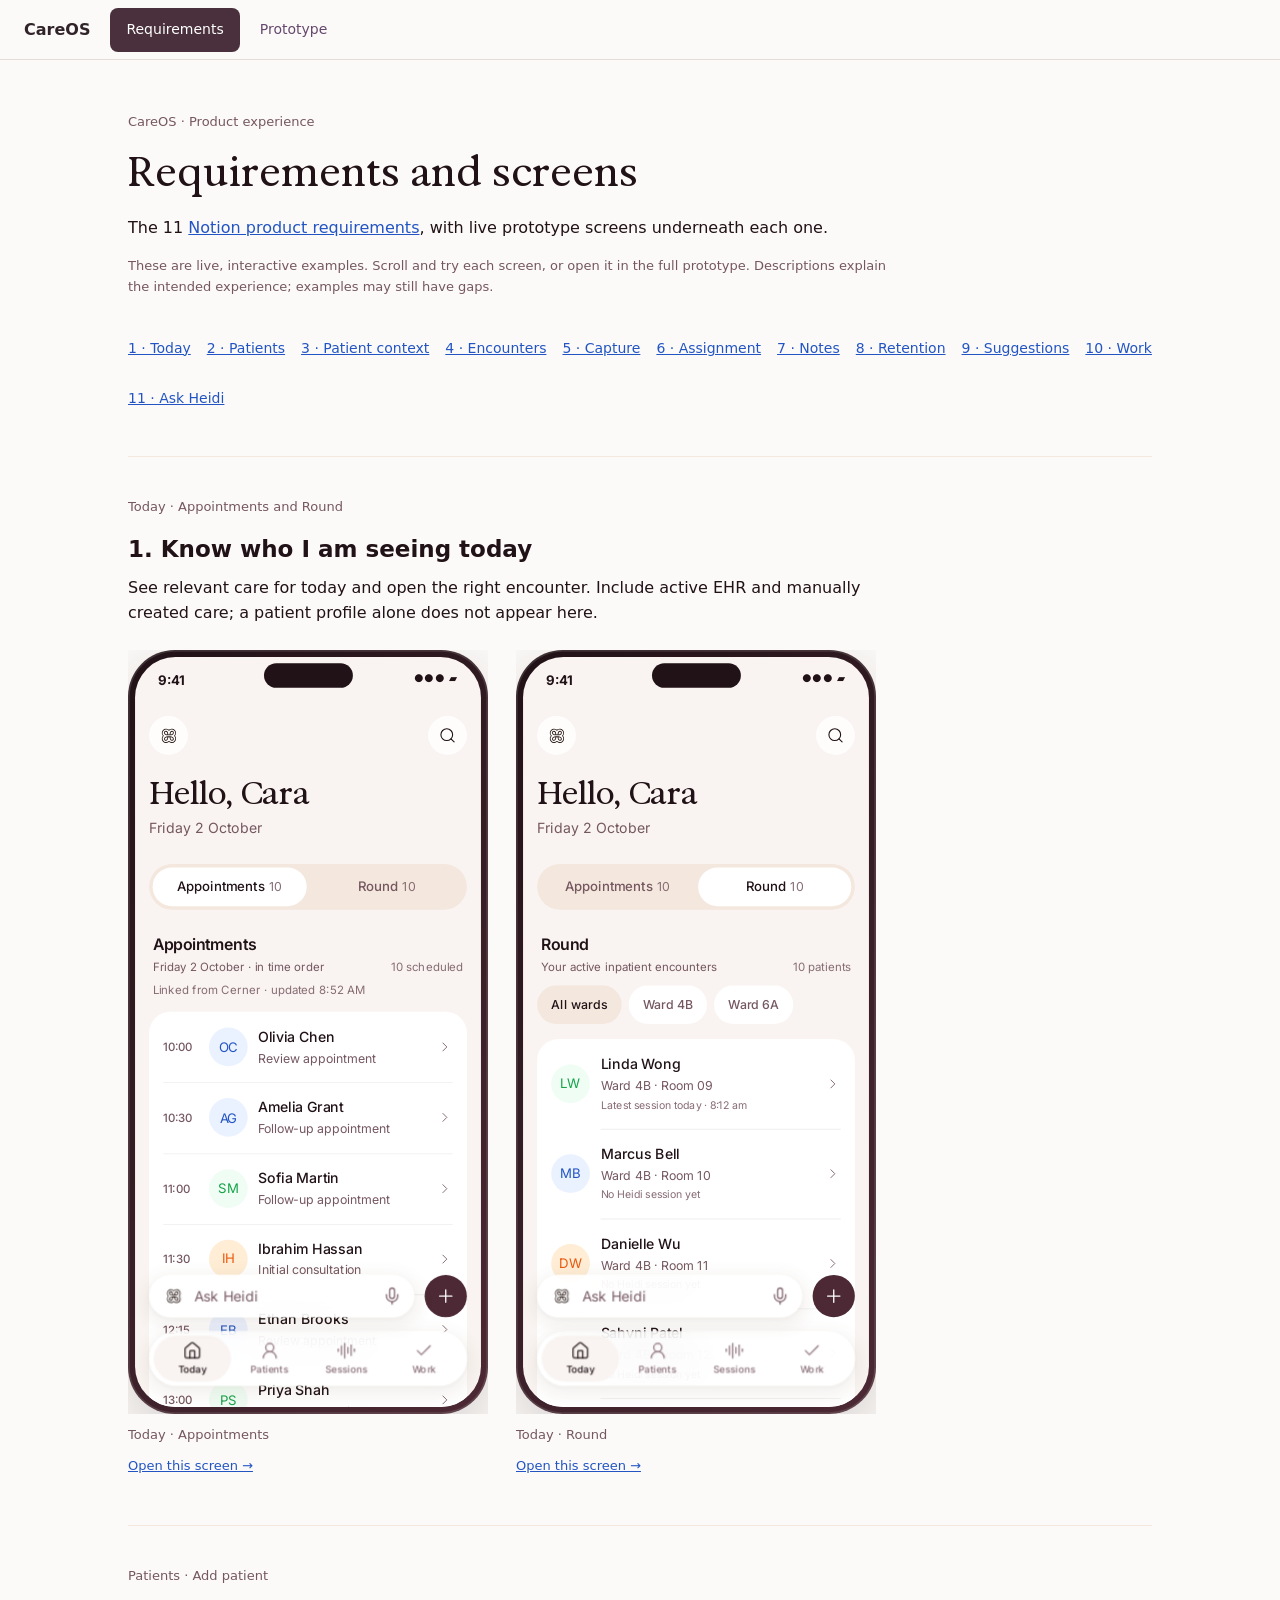
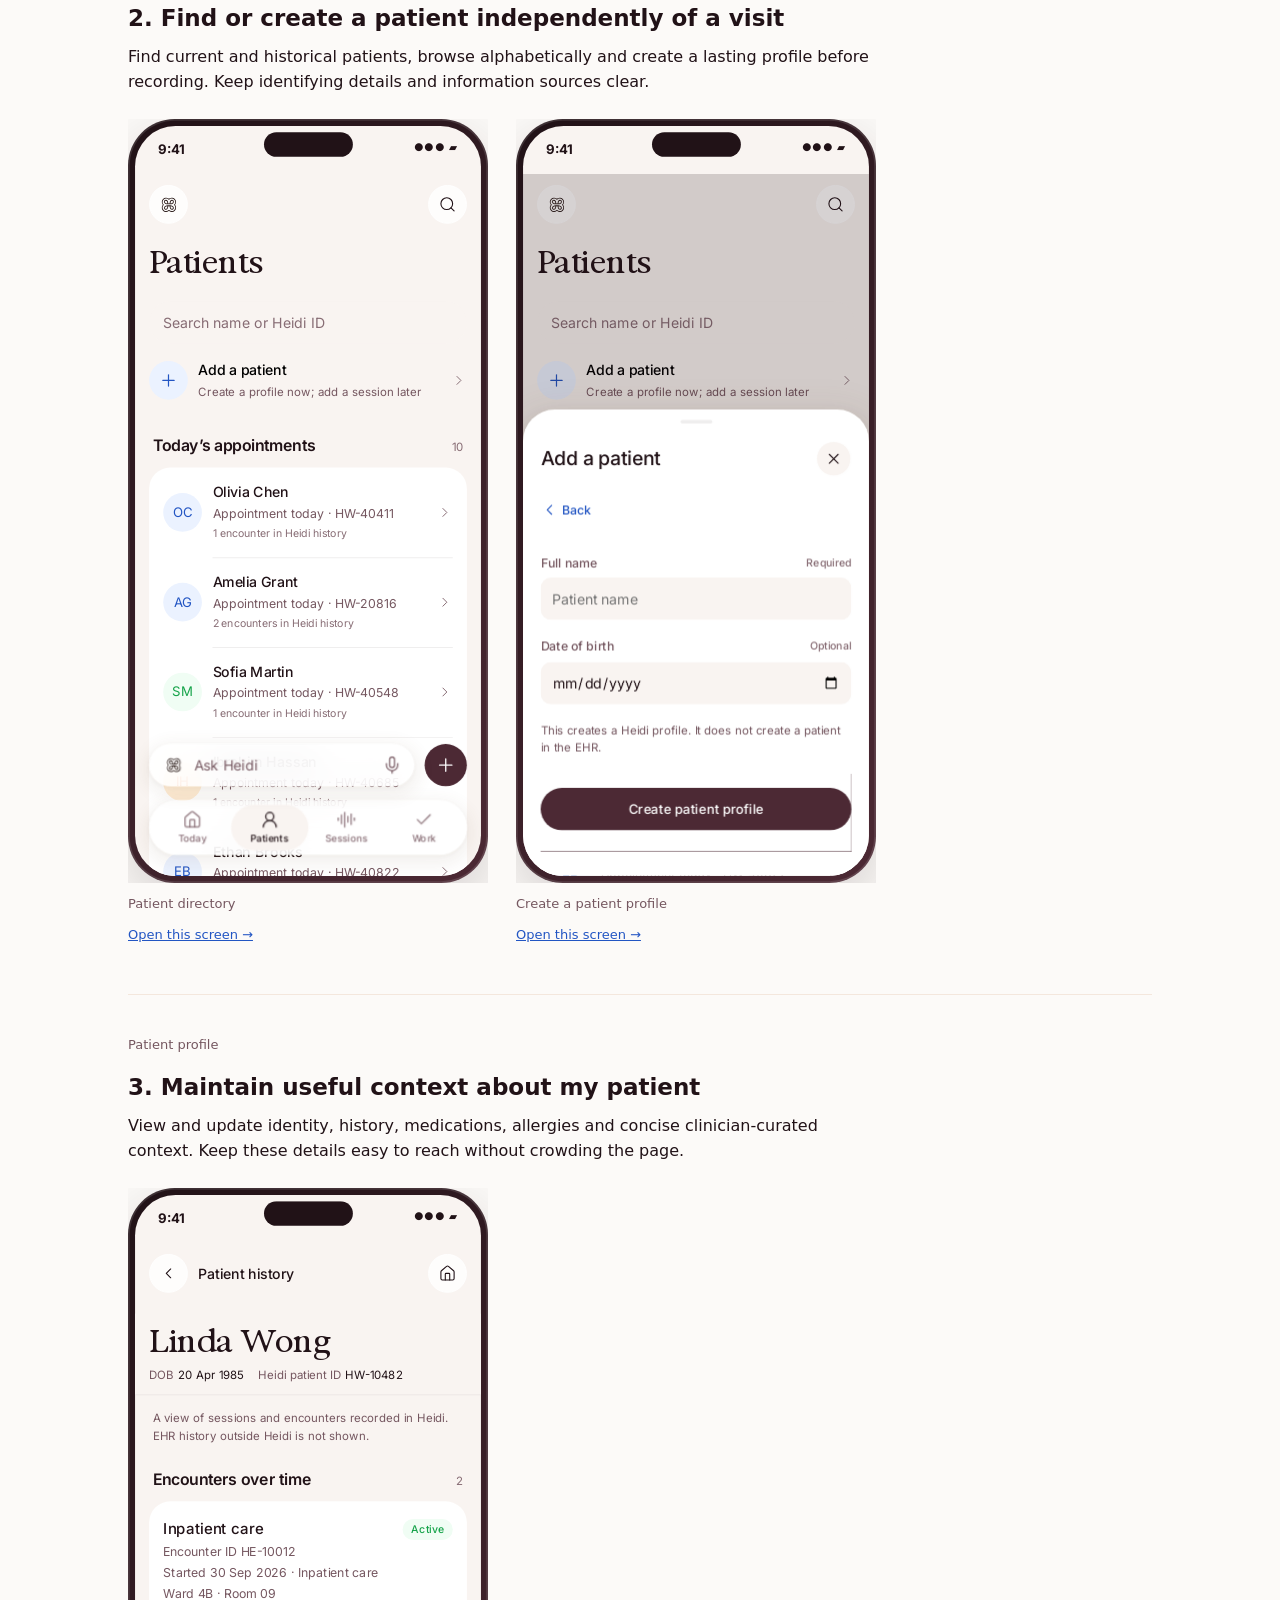
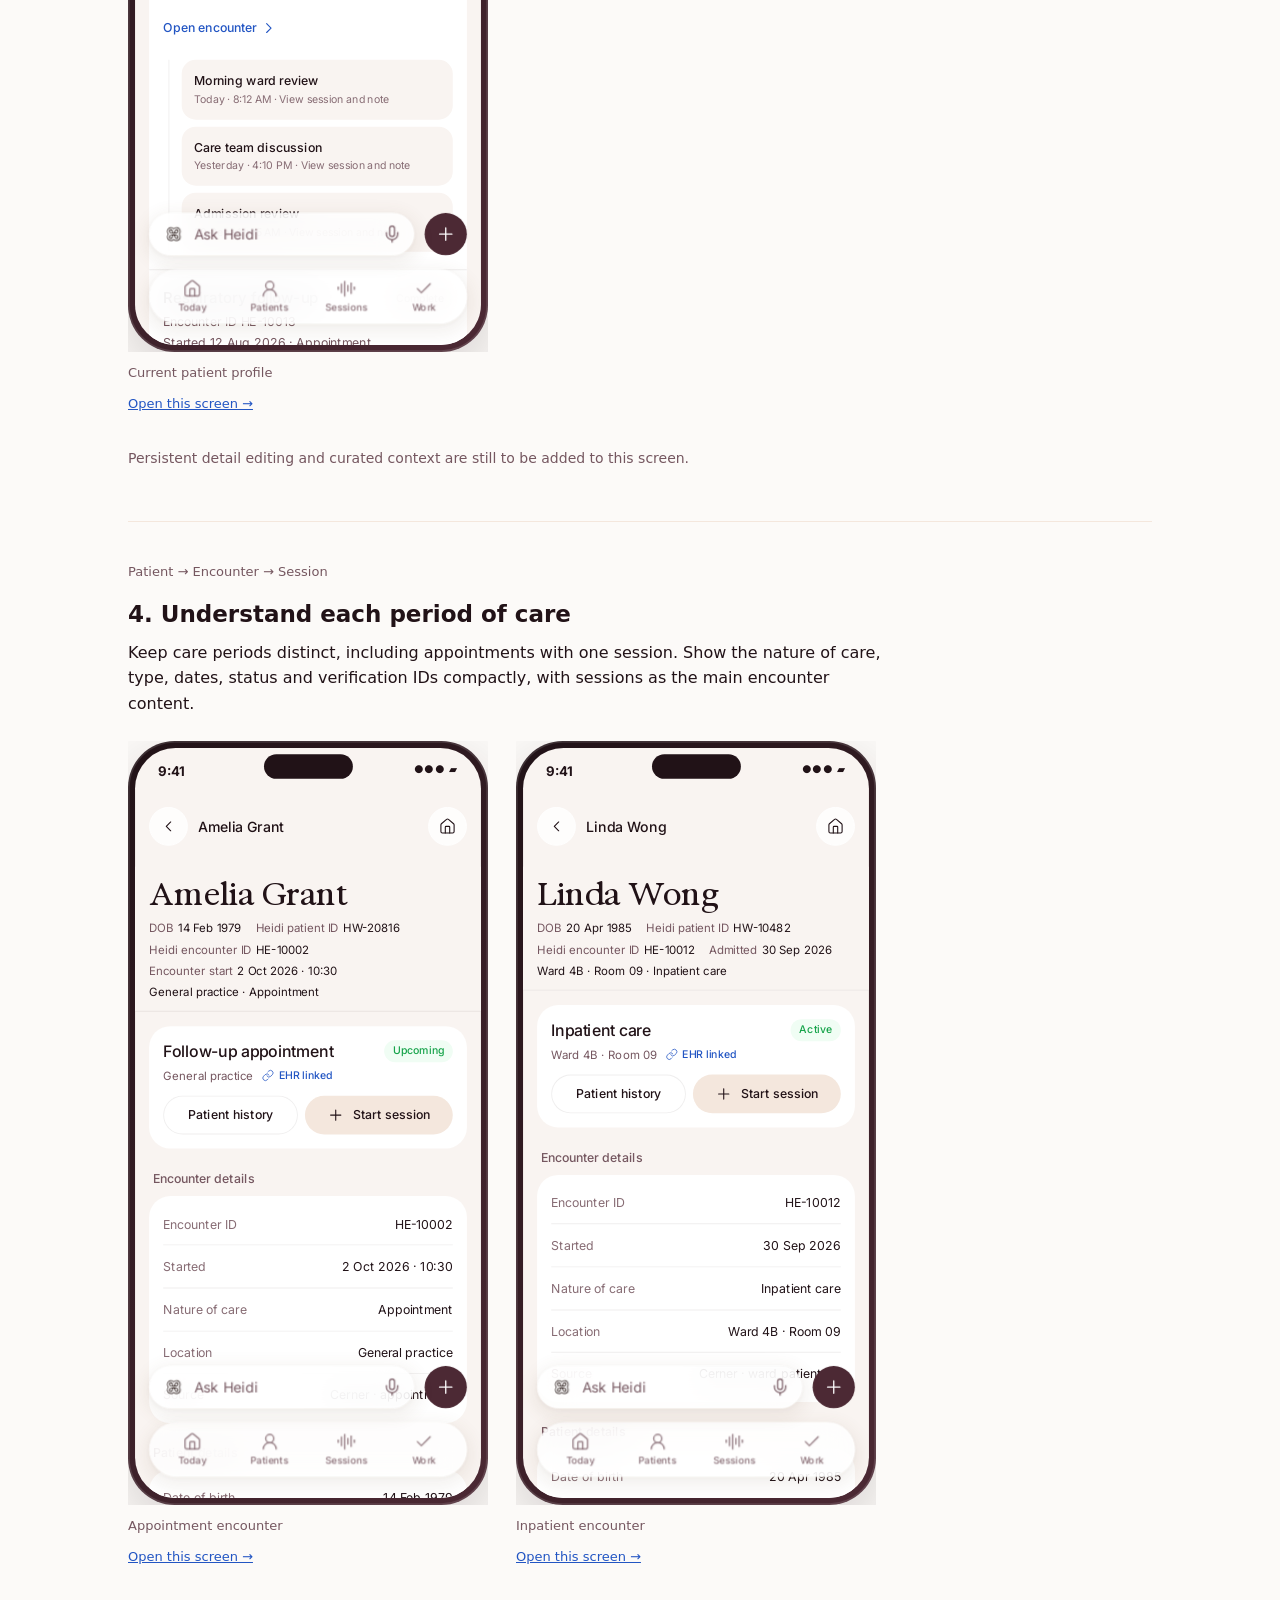
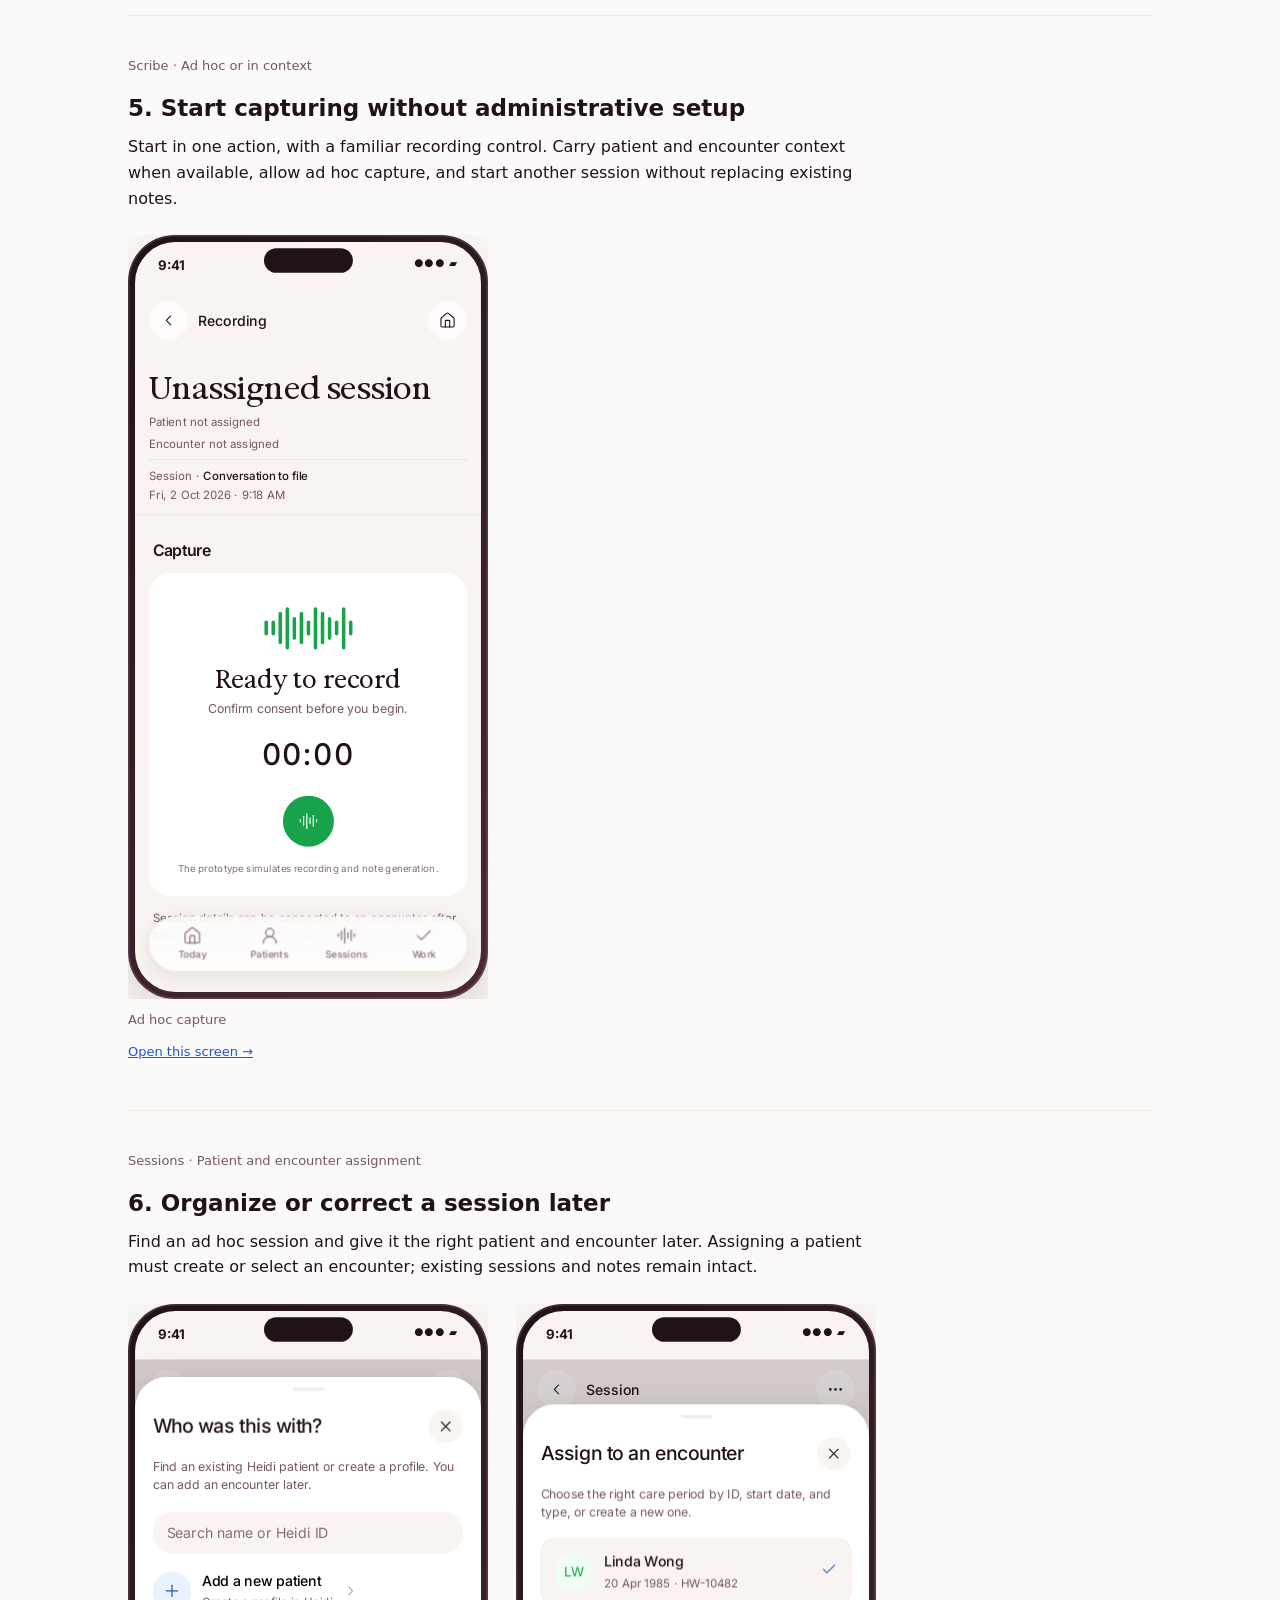
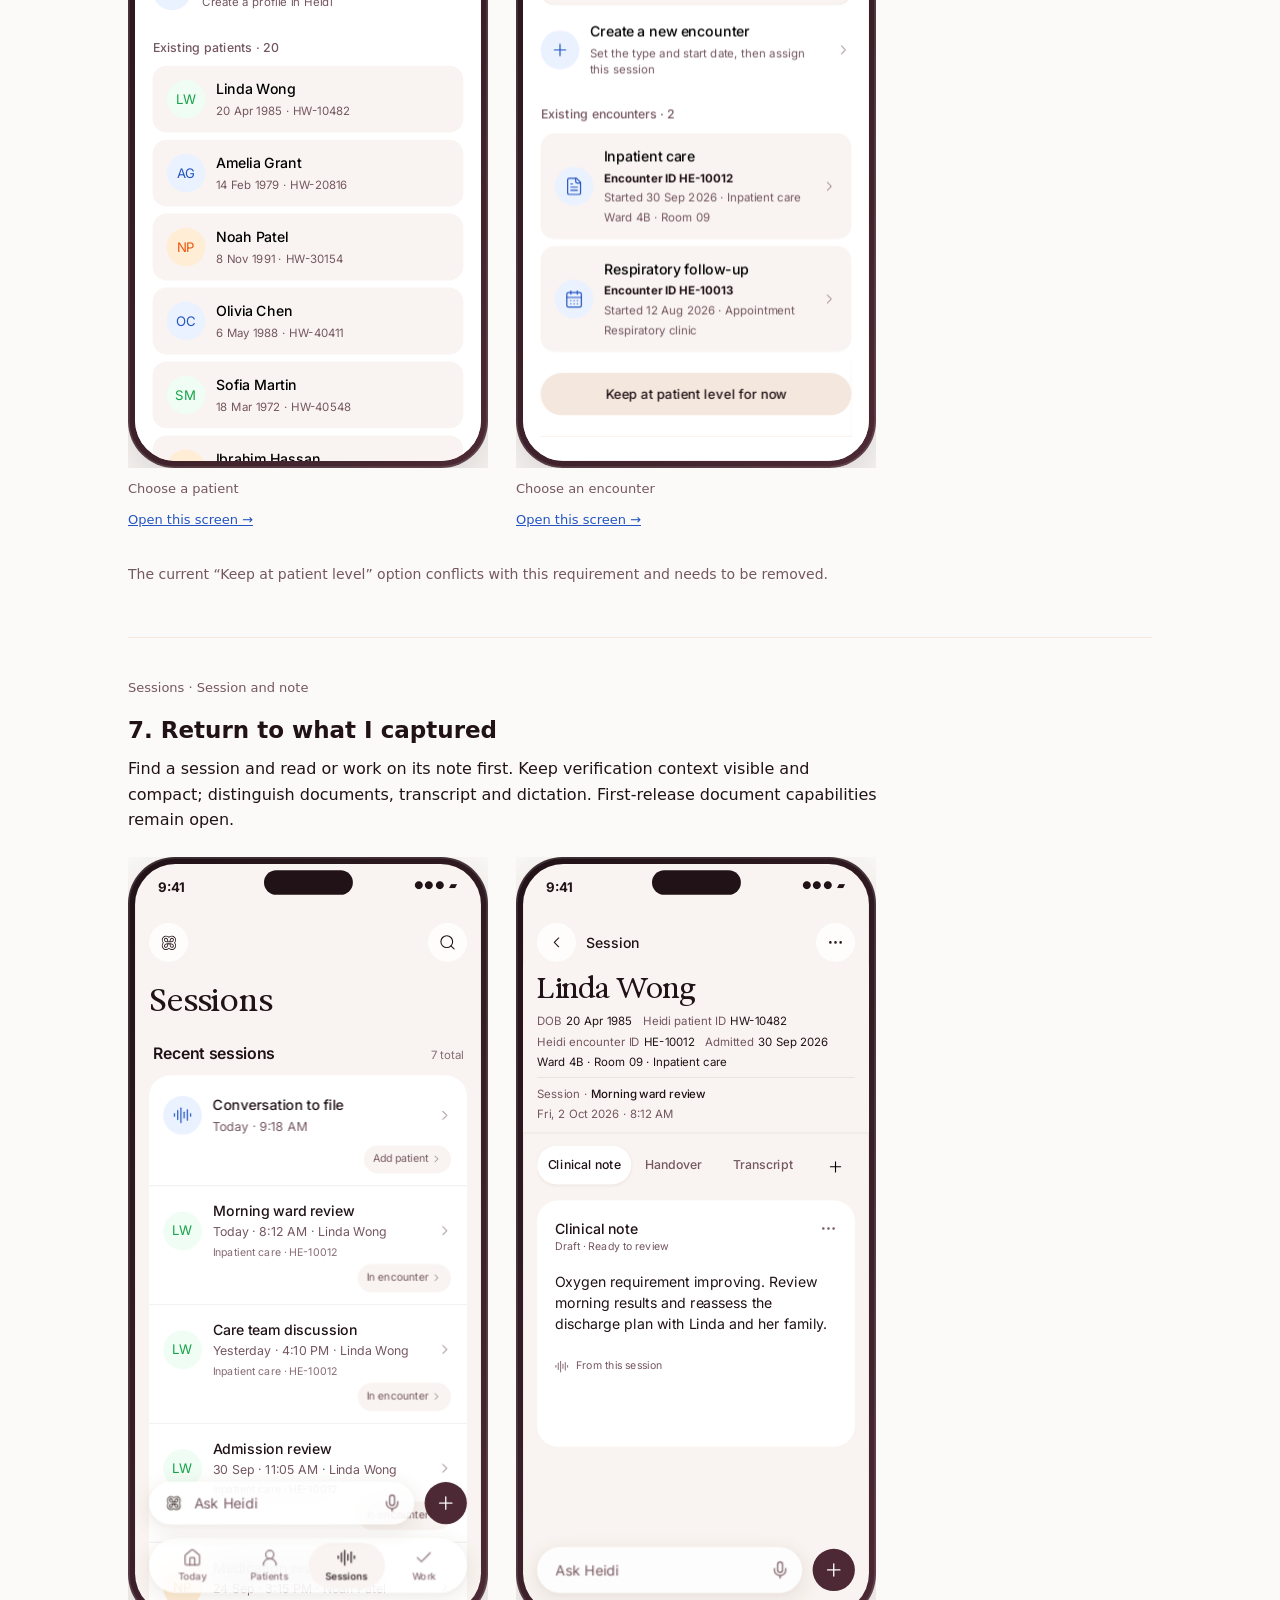
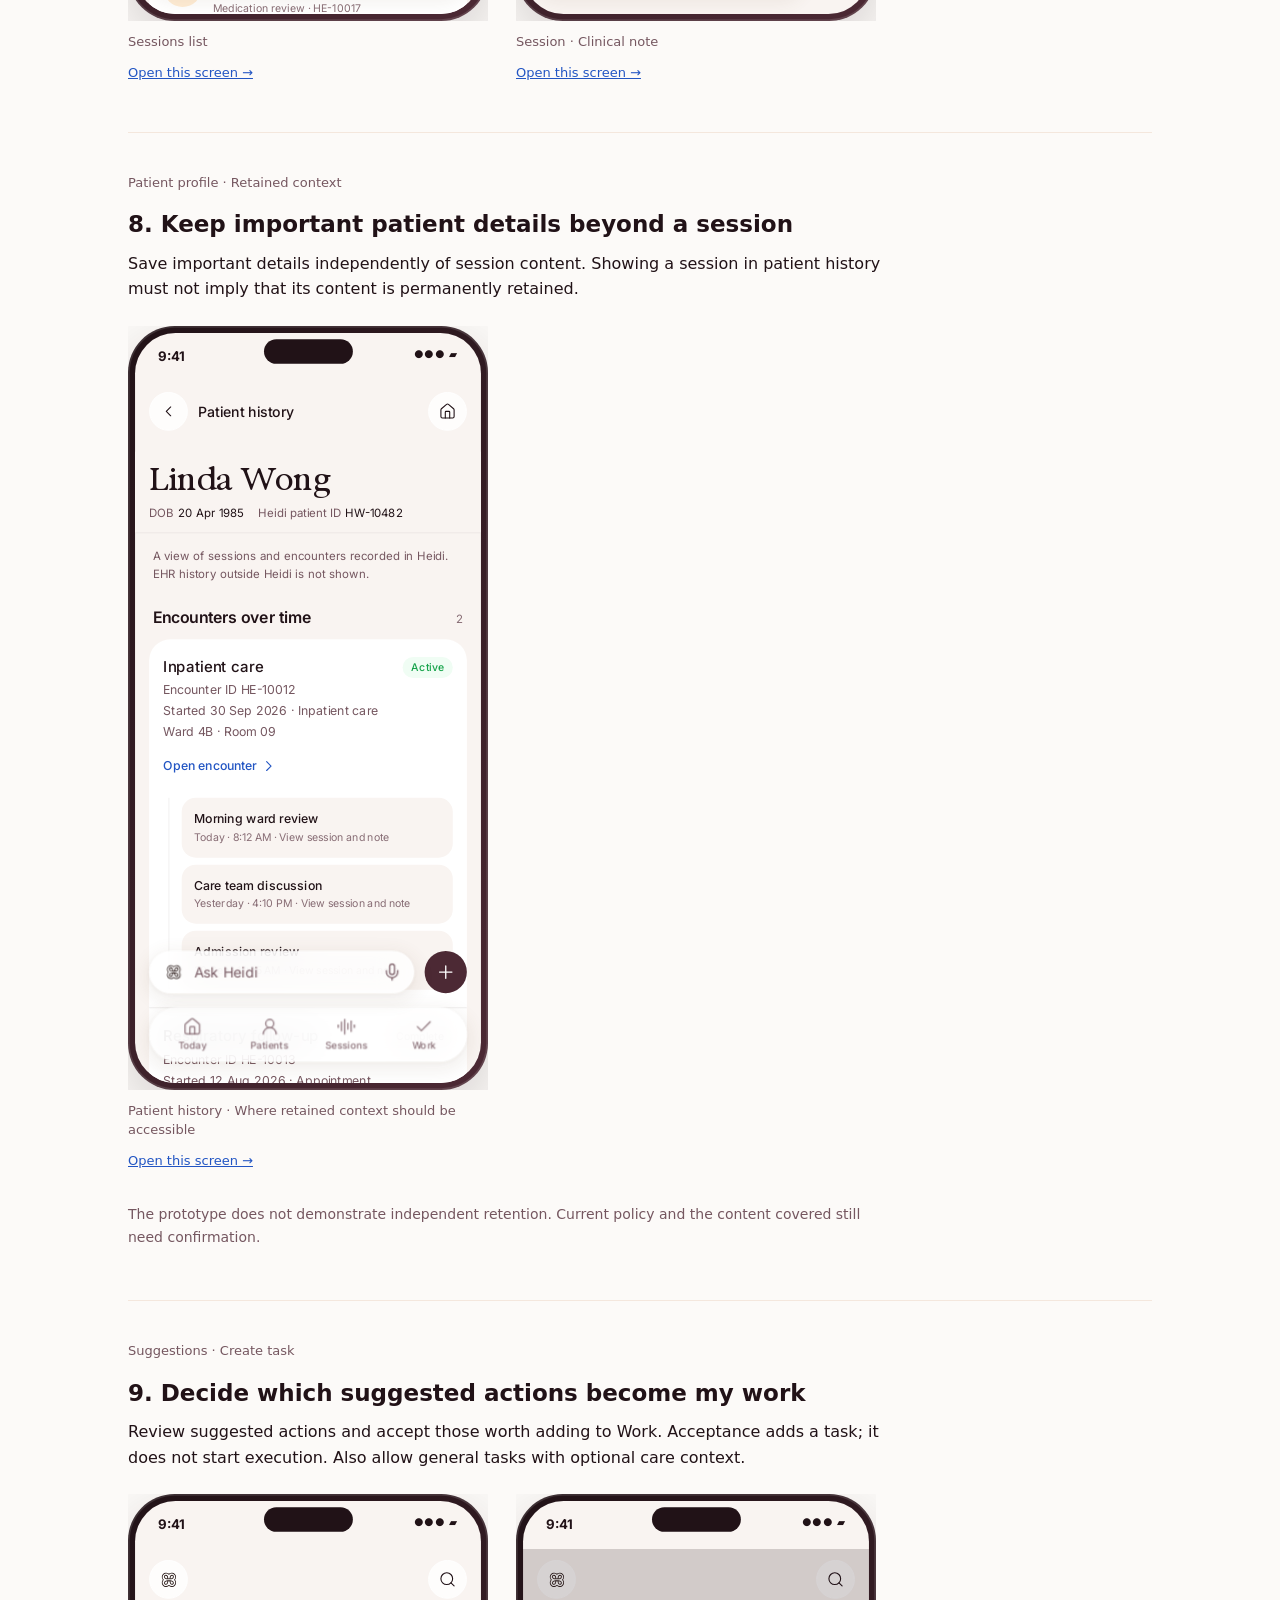
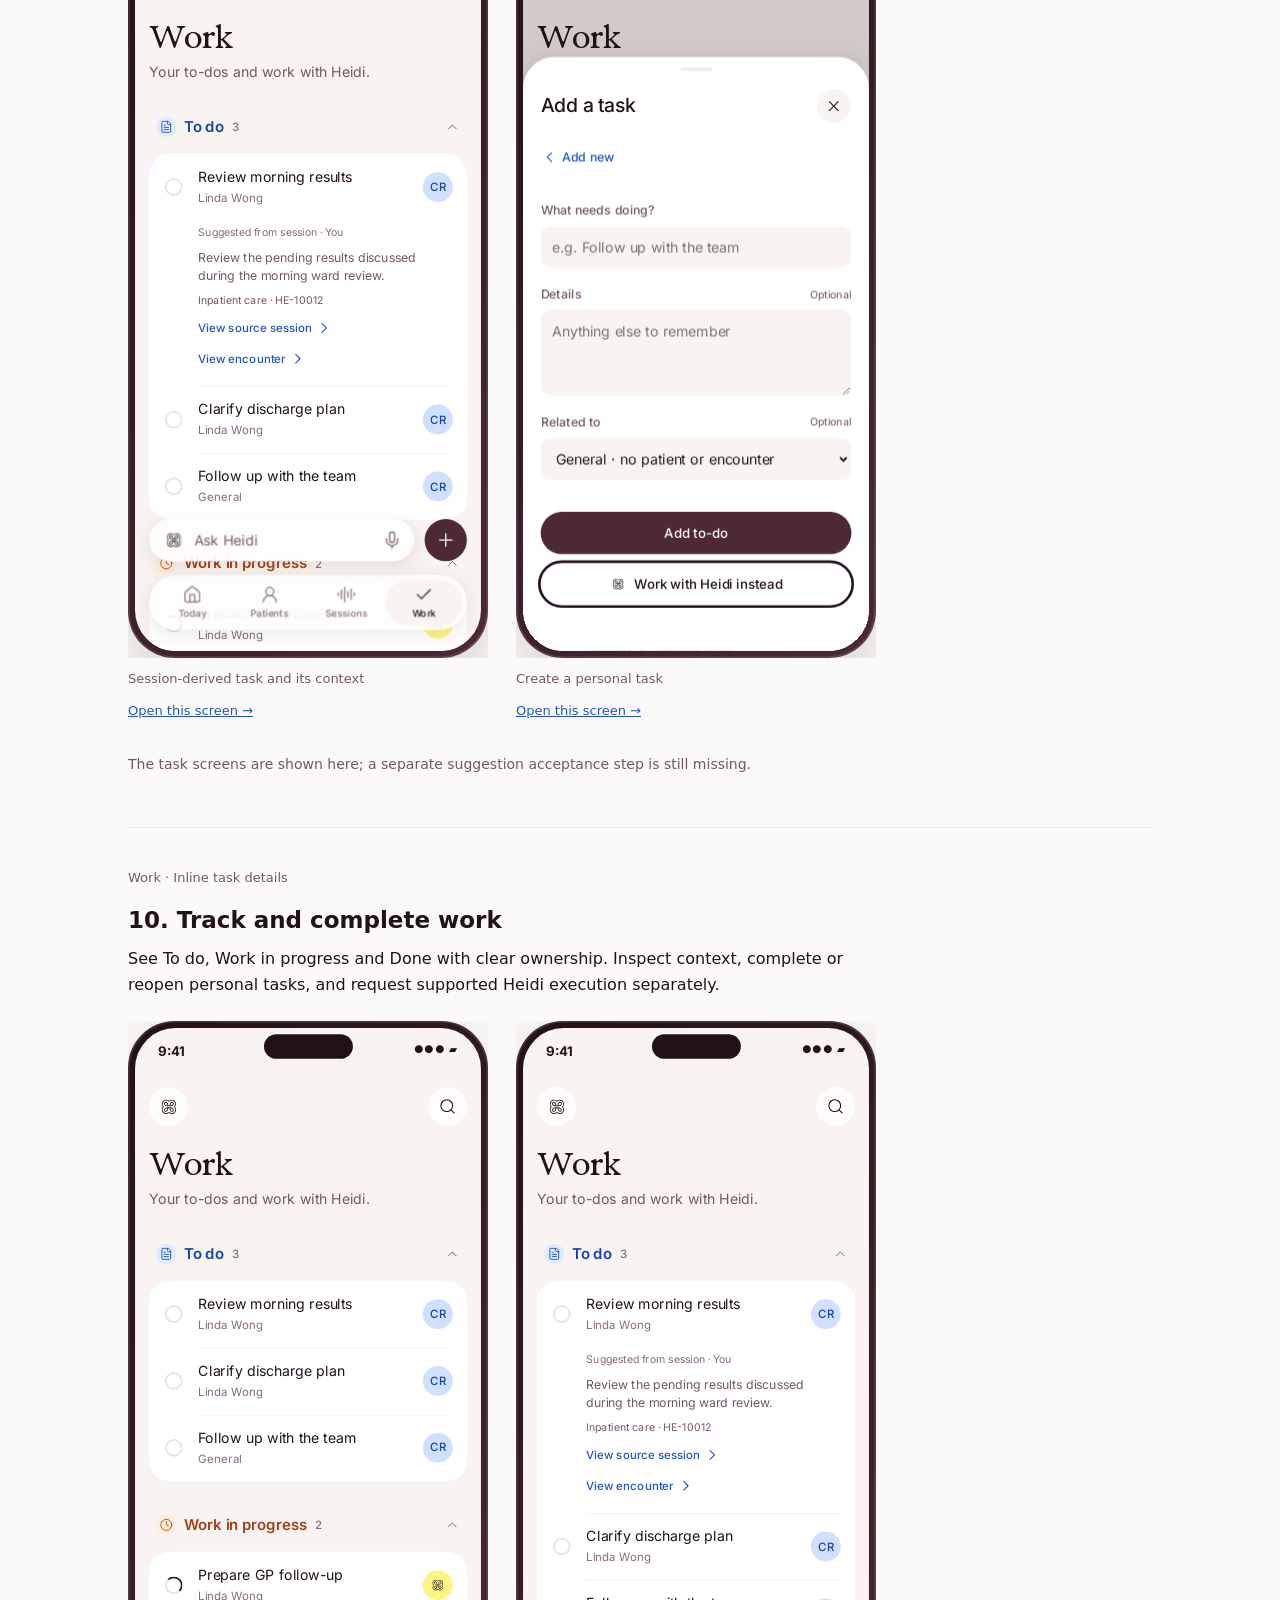
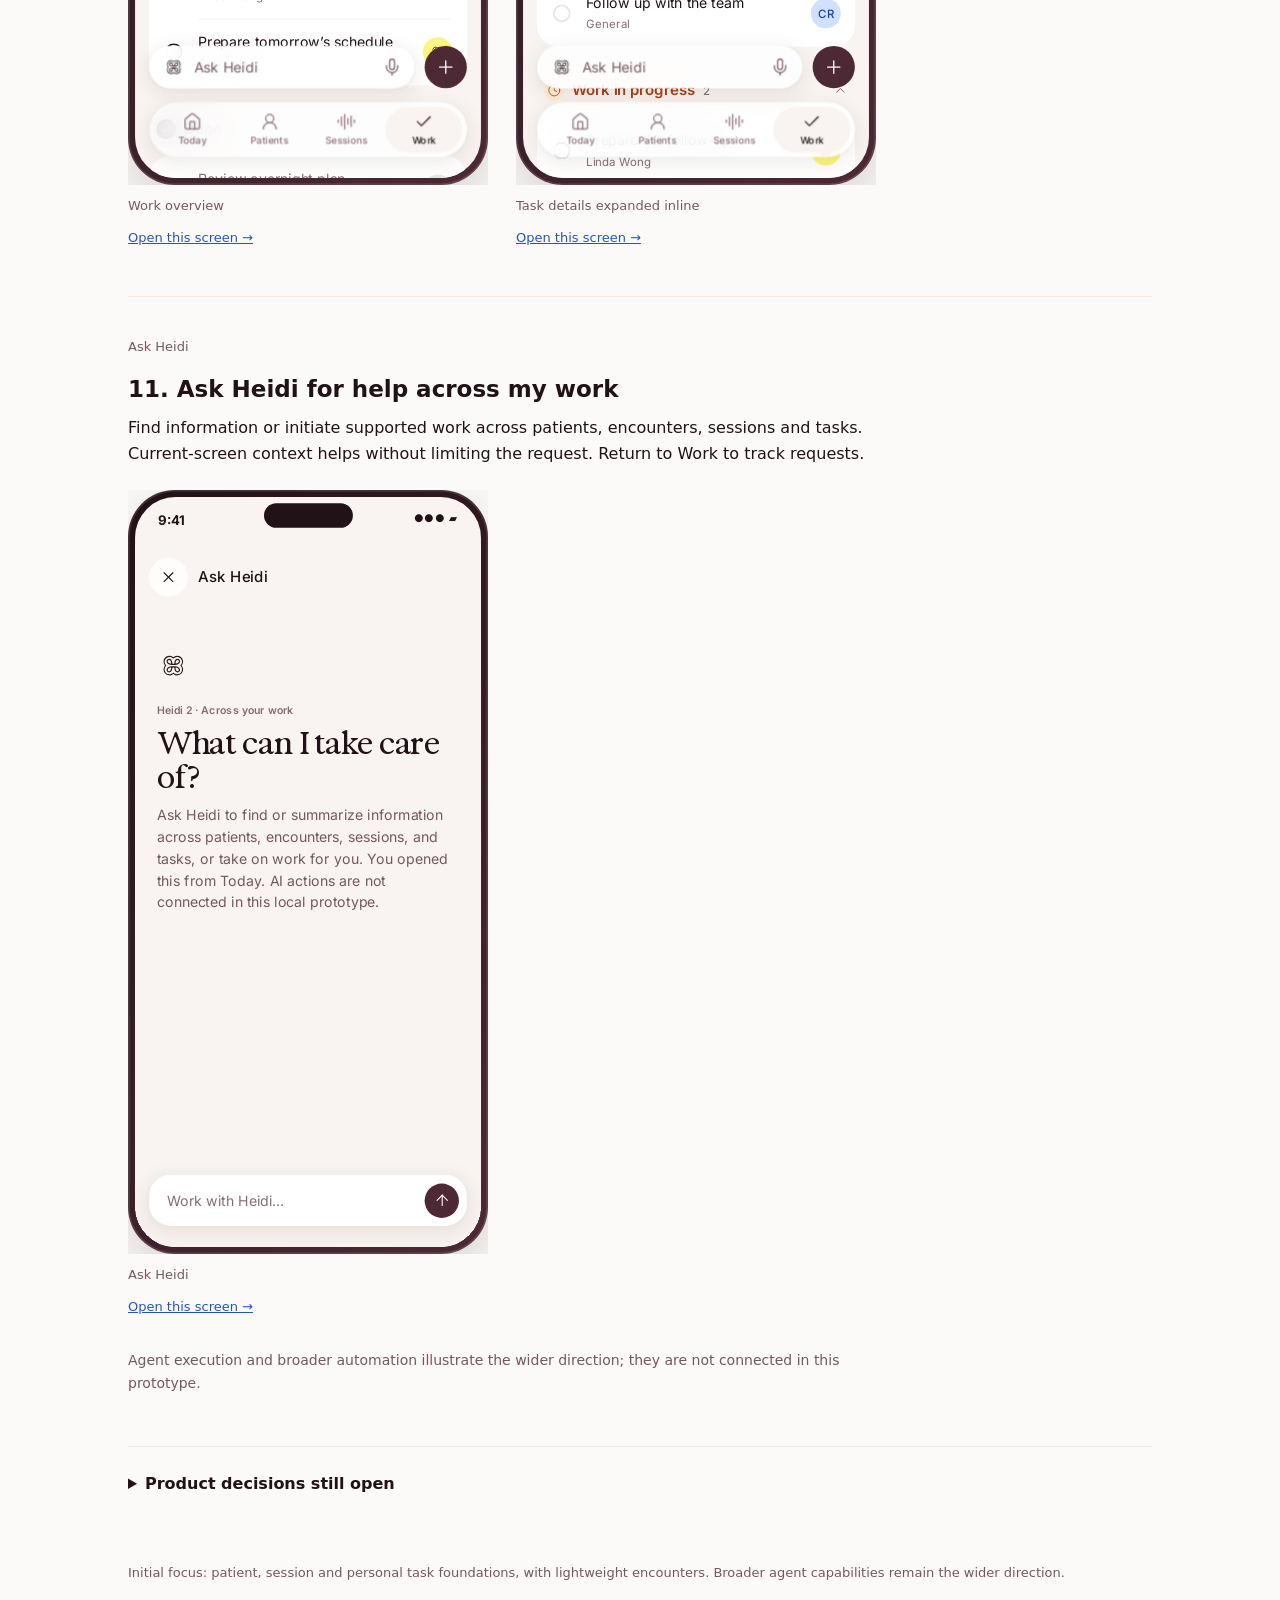
==== commit 4193802d: "Refresh embedded preview URLs for latest deployment" ====
--- a/index.html
+++ b/index.html
@@ -1,3 +1,3 @@
 <!doctype html><html lang="en"><head><meta charset="utf-8"><meta name="viewport" content="width=device-width,initial-scale=1"><title>CareOS · Requirements and screens</title><link rel="stylesheet" href="./prototype/assets/tokens.css"><link rel="stylesheet" href="./site-nav.css"><style>
 *{box-sizing:border-box}html{scroll-padding-top:84px}body{margin:0;background:var(--color-surface-page);color:var(--color-text-primary);font:16px/1.6 var(--font-family-inter),sans-serif}main{max-width:1080px;margin:auto;padding:44px 28px}header{max-width:780px}h1{font:400 40px/1.15 var(--font-family-exposure);margin:12px 0 20px}h2{font:600 23px/1.35 var(--font-family-inter);margin:0 0 10px}p{margin:8px 0 16px}a{color:var(--color-text-link)}.eyebrow,.screens-label{font-size:13px;color:var(--color-text-secondary)}.jump{display:flex;flex-wrap:wrap;gap:6px 16px;margin:28px 0 36px}.jump a{min-height:44px;display:flex;align-items:center;font-size:14px}.requirement{border-top:1px solid var(--color-border);padding:32px 0 36px;scroll-margin-top:80px}.requirement>p{max-width:760px}.gallery{display:flex;flex-wrap:wrap;gap:28px;margin-top:24px}figure{margin:0;width:360px;max-width:100%}figure iframe{display:block;width:100%;aspect-ratio:409/868;border:0}figcaption a{display:inline-flex;align-items:center;min-height:44px}figcaption{font-size:13px;line-height:1.45;margin-top:12px;color:var(--color-text-secondary)}.status{font-size:14px;color:var(--color-text-secondary);margin-top:20px!important}details{border-top:1px solid var(--color-border);padding:24px 0}summary{min-height:44px;cursor:pointer;font-weight:600}footer{font-size:13px;color:var(--color-text-secondary);padding-top:24px}a:focus-visible,summary:focus-visible{outline:2px solid var(--color-border-focus);outline-offset:4px}@media(max-width:600px){main{padding:28px 18px}h1{font-size:32px}h2{font-size:21px}.gallery{flex-wrap:nowrap;overflow-x:auto;padding-bottom:12px;gap:18px}figure{flex:0 0 min(340px,100%)}.jump{gap:0 16px}}
-</style></head><body><nav class="site-nav" aria-label="CareOS site"><strong>CareOS</strong><div class="site-tabs"><a href="./" aria-current="page">Requirements</a><a href="./prototype/">Prototype</a></div></nav><main><header><p class="eyebrow">CareOS · Product experience</p><h1>Requirements and screens</h1><p>The 11 <a href="https://app.notion.com/p/3edca630286e80379836c2077519b0bb">Notion product requirements</a>, with live prototype screens underneath each one.</p><p class="eyebrow">These are live, interactive examples. Scroll and try each screen, or open it in the full prototype. Descriptions explain the intended experience; examples may still have gaps.</p></header><nav class="jump" aria-label="Jump to requirement"><a href="#requirement-1">1 · Today</a><a href="#requirement-2">2 · Patients</a><a href="#requirement-3">3 · Patient context</a><a href="#requirement-4">4 · Encounters</a><a href="#requirement-5">5 · Capture</a><a href="#requirement-6">6 · Assignment</a><a href="#requirement-7">7 · Notes</a><a href="#requirement-8">8 · Retention</a><a href="#requirement-9">9 · Suggestions</a><a href="#requirement-10">10 · Work</a><a href="#requirement-11">11 · Ask Heidi</a></nav><section class="requirement" id="requirement-1"><p class="screens-label">Today · Appointments and Round</p><h2>1. Know who I am seeing today</h2><p>See relevant care for today and open the right encounter. Include active EHR and manually created care; a patient profile alone does not appear here.</p><div class="gallery"><figure><iframe src="./prototype/embed.html?screen=today-appointments" title="Today · Appointments — interactive example" loading="lazy"></iframe><figcaption>Today · Appointments<br><a href="./prototype/?screen=today-appointments">Open this screen →</a></figcaption></figure><figure><iframe src="./prototype/embed.html?screen=today-round" title="Today · Round — interactive example" loading="lazy"></iframe><figcaption>Today · Round<br><a href="./prototype/?screen=today-round">Open this screen →</a></figcaption></figure></div></section><section class="requirement" id="requirement-2"><p class="screens-label">Patients · Add patient</p><h2>2. Find or create a patient independently of a visit</h2><p>Find current and historical patients, browse alphabetically and create a lasting profile before recording. Keep identifying details and information sources clear.</p><div class="gallery"><figure><iframe src="./prototype/embed.html?screen=patients" title="Patient directory — interactive example" loading="lazy"></iframe><figcaption>Patient directory<br><a href="./prototype/?screen=patients">Open this screen →</a></figcaption></figure><figure><iframe src="./prototype/embed.html?screen=new-patient" title="Create a patient profile — interactive example" loading="lazy"></iframe><figcaption>Create a patient profile<br><a href="./prototype/?screen=new-patient">Open this screen →</a></figcaption></figure></div></section><section class="requirement" id="requirement-3"><p class="screens-label">Patient profile</p><h2>3. Maintain useful context about my patient</h2><p>View and update identity, history, medications, allergies and concise clinician-curated context. Keep these details easy to reach without crowding the page.</p><div class="gallery"><figure><iframe src="./prototype/embed.html?screen=patient-history" title="Current patient profile — interactive example" loading="lazy"></iframe><figcaption>Current patient profile<br><a href="./prototype/?screen=patient-history">Open this screen →</a></figcaption></figure></div><p class="status">Persistent detail editing and curated context are still to be added to this screen.</p></section><section class="requirement" id="requirement-4"><p class="screens-label">Patient → Encounter → Session</p><h2>4. Understand each period of care</h2><p>Keep care periods distinct, including appointments with one session. Show the nature of care, type, dates, status and verification IDs compactly, with sessions as the main encounter content.</p><div class="gallery"><figure><iframe src="./prototype/embed.html?screen=appointment" title="Appointment encounter — interactive example" loading="lazy"></iframe><figcaption>Appointment encounter<br><a href="./prototype/?screen=appointment">Open this screen →</a></figcaption></figure><figure><iframe src="./prototype/embed.html?screen=inpatient" title="Inpatient encounter — interactive example" loading="lazy"></iframe><figcaption>Inpatient encounter<br><a href="./prototype/?screen=inpatient">Open this screen →</a></figcaption></figure></div></section><section class="requirement" id="requirement-5"><p class="screens-label">Scribe · Ad hoc or in context</p><h2>5. Start capturing without administrative setup</h2><p>Start in one action, with a familiar recording control. Carry patient and encounter context when available, allow ad hoc capture, and start another session without replacing existing notes.</p><div class="gallery"><figure><iframe src="./prototype/embed.html?screen=capture" title="Ad hoc capture — interactive example" loading="lazy"></iframe><figcaption>Ad hoc capture<br><a href="./prototype/?screen=capture">Open this screen →</a></figcaption></figure></div></section><section class="requirement" id="requirement-6"><p class="screens-label">Sessions · Patient and encounter assignment</p><h2>6. Organize or correct a session later</h2><p>Find an ad hoc session and give it the right patient and encounter later. Assigning a patient must create or select an encounter; existing sessions and notes remain intact.</p><div class="gallery"><figure><iframe src="./prototype/embed.html?screen=assign-patient" title="Choose a patient — interactive example" loading="lazy"></iframe><figcaption>Choose a patient<br><a href="./prototype/?screen=assign-patient">Open this screen →</a></figcaption></figure><figure><iframe src="./prototype/embed.html?screen=assign-encounter" title="Choose an encounter — interactive example" loading="lazy"></iframe><figcaption>Choose an encounter<br><a href="./prototype/?screen=assign-encounter">Open this screen →</a></figcaption></figure></div><p class="status">The current “Keep at patient level” option conflicts with this requirement and needs to be removed.</p></section><section class="requirement" id="requirement-7"><p class="screens-label">Sessions · Session and note</p><h2>7. Return to what I captured</h2><p>Find a session and read or work on its note first. Keep verification context visible and compact; distinguish documents, transcript and dictation. First-release document capabilities remain open.</p><div class="gallery"><figure><iframe src="./prototype/embed.html?screen=sessions" title="Sessions list — interactive example" loading="lazy"></iframe><figcaption>Sessions list<br><a href="./prototype/?screen=sessions">Open this screen →</a></figcaption></figure><figure><iframe src="./prototype/embed.html?screen=session-linked" title="Session · Clinical note — interactive example" loading="lazy"></iframe><figcaption>Session · Clinical note<br><a href="./prototype/?screen=session-linked">Open this screen →</a></figcaption></figure></div></section><section class="requirement" id="requirement-8"><p class="screens-label">Patient profile · Retained context</p><h2>8. Keep important patient details beyond a session</h2><p>Save important details independently of session content. Showing a session in patient history must not imply that its content is permanently retained.</p><div class="gallery"><figure><iframe src="./prototype/embed.html?screen=patient-history" title="Patient history · Where retained context should be accessible — interactive example" loading="lazy"></iframe><figcaption>Patient history · Where retained context should be accessible<br><a href="./prototype/?screen=patient-history">Open this screen →</a></figcaption></figure></div><p class="status">The prototype does not demonstrate independent retention. Current policy and the content covered still need confirmation.</p></section><section class="requirement" id="requirement-9"><p class="screens-label">Suggestions · Create task</p><h2>9. Decide which suggested actions become my work</h2><p>Review suggested actions and accept those worth adding to Work. Acceptance adds a task; it does not start execution. Also allow general tasks with optional care context.</p><div class="gallery"><figure><iframe src="./prototype/embed.html?screen=todo-detail" title="Session-derived task and its context — interactive example" loading="lazy"></iframe><figcaption>Session-derived task and its context<br><a href="./prototype/?screen=todo-detail">Open this screen →</a></figcaption></figure><figure><iframe src="./prototype/embed.html?screen=new-work" title="Create a personal task — interactive example" loading="lazy"></iframe><figcaption>Create a personal task<br><a href="./prototype/?screen=new-work">Open this screen →</a></figcaption></figure></div><p class="status">The task screens are shown here; a separate suggestion acceptance step is still missing.</p></section><section class="requirement" id="requirement-10"><p class="screens-label">Work · Inline task details</p><h2>10. Track and complete work</h2><p>See To do, Work in progress and Done with clear ownership. Inspect context, complete or reopen personal tasks, and request supported Heidi execution separately.</p><div class="gallery"><figure><iframe src="./prototype/embed.html?screen=work" title="Work overview — interactive example" loading="lazy"></iframe><figcaption>Work overview<br><a href="./prototype/?screen=work">Open this screen →</a></figcaption></figure><figure><iframe src="./prototype/embed.html?screen=todo-detail" title="Task details expanded inline — interactive example" loading="lazy"></iframe><figcaption>Task details expanded inline<br><a href="./prototype/?screen=todo-detail">Open this screen →</a></figcaption></figure></div></section><section class="requirement" id="requirement-11"><p class="screens-label">Ask Heidi</p><h2>11. Ask Heidi for help across my work</h2><p>Find information or initiate supported work across patients, encounters, sessions and tasks. Current-screen context helps without limiting the request. Return to Work to track requests.</p><div class="gallery"><figure><iframe src="./prototype/embed.html?screen=ask-heidi" title="Ask Heidi — interactive example" loading="lazy"></iframe><figcaption>Ask Heidi<br><a href="./prototype/?screen=ask-heidi">Open this screen →</a></figcaption></figure></div><p class="status">Agent execution and broader automation illustrate the wider direction; they are not connected in this prototype.</p></section><details><summary>Product decisions still open</summary><p>Search scope, first-release document capabilities, retention, task context, encounter lifecycle and later EHR association remain open in the <a href="https://app.notion.com/p/3edca630286e80379836c2077519b0bb">PRD</a>. EHR note delivery is outside this design pass.</p></details><footer>Initial focus: patient, session and personal task foundations, with lightweight encounters. Broader agent capabilities remain the wider direction.</footer></main></body></html>+</style></head><body><nav class="site-nav" aria-label="CareOS site"><strong>CareOS</strong><div class="site-tabs"><a href="./" aria-current="page">Requirements</a><a href="./prototype/">Prototype</a></div></nav><main><header><p class="eyebrow">CareOS · Product experience</p><h1>Requirements and screens</h1><p>The 11 <a href="https://app.notion.com/p/3edca630286e80379836c2077519b0bb">Notion product requirements</a>, with live prototype screens underneath each one.</p><p class="eyebrow">These are live, interactive examples. Scroll and try each screen, or open it in the full prototype. Descriptions explain the intended experience; examples may still have gaps.</p></header><nav class="jump" aria-label="Jump to requirement"><a href="#requirement-1">1 · Today</a><a href="#requirement-2">2 · Patients</a><a href="#requirement-3">3 · Patient context</a><a href="#requirement-4">4 · Encounters</a><a href="#requirement-5">5 · Capture</a><a href="#requirement-6">6 · Assignment</a><a href="#requirement-7">7 · Notes</a><a href="#requirement-8">8 · Retention</a><a href="#requirement-9">9 · Suggestions</a><a href="#requirement-10">10 · Work</a><a href="#requirement-11">11 · Ask Heidi</a></nav><section class="requirement" id="requirement-1"><p class="screens-label">Today · Appointments and Round</p><h2>1. Know who I am seeing today</h2><p>See relevant care for today and open the right encounter. Include active EHR and manually created care; a patient profile alone does not appear here.</p><div class="gallery"><figure><iframe src="./prototype/embed.html?screen=today-appointments&amp;v=document-tabs-16" title="Today · Appointments — interactive example" loading="lazy"></iframe><figcaption>Today · Appointments<br><a href="./prototype/?screen=today-appointments">Open this screen →</a></figcaption></figure><figure><iframe src="./prototype/embed.html?screen=today-round&amp;v=document-tabs-16" title="Today · Round — interactive example" loading="lazy"></iframe><figcaption>Today · Round<br><a href="./prototype/?screen=today-round">Open this screen →</a></figcaption></figure></div></section><section class="requirement" id="requirement-2"><p class="screens-label">Patients · Add patient</p><h2>2. Find or create a patient independently of a visit</h2><p>Find current and historical patients, browse alphabetically and create a lasting profile before recording. Keep identifying details and information sources clear.</p><div class="gallery"><figure><iframe src="./prototype/embed.html?screen=patients&amp;v=document-tabs-16" title="Patient directory — interactive example" loading="lazy"></iframe><figcaption>Patient directory<br><a href="./prototype/?screen=patients">Open this screen →</a></figcaption></figure><figure><iframe src="./prototype/embed.html?screen=new-patient&amp;v=document-tabs-16" title="Create a patient profile — interactive example" loading="lazy"></iframe><figcaption>Create a patient profile<br><a href="./prototype/?screen=new-patient">Open this screen →</a></figcaption></figure></div></section><section class="requirement" id="requirement-3"><p class="screens-label">Patient profile</p><h2>3. Maintain useful context about my patient</h2><p>View and update identity, history, medications, allergies and concise clinician-curated context. Keep these details easy to reach without crowding the page.</p><div class="gallery"><figure><iframe src="./prototype/embed.html?screen=patient-history&amp;v=document-tabs-16" title="Current patient profile — interactive example" loading="lazy"></iframe><figcaption>Current patient profile<br><a href="./prototype/?screen=patient-history">Open this screen →</a></figcaption></figure></div><p class="status">Persistent detail editing and curated context are still to be added to this screen.</p></section><section class="requirement" id="requirement-4"><p class="screens-label">Patient → Encounter → Session</p><h2>4. Understand each period of care</h2><p>Keep care periods distinct, including appointments with one session. Show the nature of care, type, dates, status and verification IDs compactly, with sessions as the main encounter content.</p><div class="gallery"><figure><iframe src="./prototype/embed.html?screen=appointment&amp;v=document-tabs-16" title="Appointment encounter — interactive example" loading="lazy"></iframe><figcaption>Appointment encounter<br><a href="./prototype/?screen=appointment">Open this screen →</a></figcaption></figure><figure><iframe src="./prototype/embed.html?screen=inpatient&amp;v=document-tabs-16" title="Inpatient encounter — interactive example" loading="lazy"></iframe><figcaption>Inpatient encounter<br><a href="./prototype/?screen=inpatient">Open this screen →</a></figcaption></figure></div></section><section class="requirement" id="requirement-5"><p class="screens-label">Scribe · Ad hoc or in context</p><h2>5. Start capturing without administrative setup</h2><p>Start in one action, with a familiar recording control. Carry patient and encounter context when available, allow ad hoc capture, and start another session without replacing existing notes.</p><div class="gallery"><figure><iframe src="./prototype/embed.html?screen=capture&amp;v=document-tabs-16" title="Ad hoc capture — interactive example" loading="lazy"></iframe><figcaption>Ad hoc capture<br><a href="./prototype/?screen=capture">Open this screen →</a></figcaption></figure></div></section><section class="requirement" id="requirement-6"><p class="screens-label">Sessions · Patient and encounter assignment</p><h2>6. Organize or correct a session later</h2><p>Find an ad hoc session and give it the right patient and encounter later. Assigning a patient must create or select an encounter; existing sessions and notes remain intact.</p><div class="gallery"><figure><iframe src="./prototype/embed.html?screen=assign-patient&amp;v=document-tabs-16" title="Choose a patient — interactive example" loading="lazy"></iframe><figcaption>Choose a patient<br><a href="./prototype/?screen=assign-patient">Open this screen →</a></figcaption></figure><figure><iframe src="./prototype/embed.html?screen=assign-encounter&amp;v=document-tabs-16" title="Choose an encounter — interactive example" loading="lazy"></iframe><figcaption>Choose an encounter<br><a href="./prototype/?screen=assign-encounter">Open this screen →</a></figcaption></figure></div><p class="status">The current “Keep at patient level” option conflicts with this requirement and needs to be removed.</p></section><section class="requirement" id="requirement-7"><p class="screens-label">Sessions · Session and note</p><h2>7. Return to what I captured</h2><p>Find a session and read or work on its note first. Keep verification context visible and compact; distinguish documents, transcript and dictation. First-release document capabilities remain open.</p><div class="gallery"><figure><iframe src="./prototype/embed.html?screen=sessions&amp;v=document-tabs-16" title="Sessions list — interactive example" loading="lazy"></iframe><figcaption>Sessions list<br><a href="./prototype/?screen=sessions">Open this screen →</a></figcaption></figure><figure><iframe src="./prototype/embed.html?screen=session-linked&amp;v=document-tabs-16" title="Session · Clinical note — interactive example" loading="lazy"></iframe><figcaption>Session · Clinical note<br><a href="./prototype/?screen=session-linked">Open this screen →</a></figcaption></figure></div></section><section class="requirement" id="requirement-8"><p class="screens-label">Patient profile · Retained context</p><h2>8. Keep important patient details beyond a session</h2><p>Save important details independently of session content. Showing a session in patient history must not imply that its content is permanently retained.</p><div class="gallery"><figure><iframe src="./prototype/embed.html?screen=patient-history&amp;v=document-tabs-16" title="Patient history · Where retained context should be accessible — interactive example" loading="lazy"></iframe><figcaption>Patient history · Where retained context should be accessible<br><a href="./prototype/?screen=patient-history">Open this screen →</a></figcaption></figure></div><p class="status">The prototype does not demonstrate independent retention. Current policy and the content covered still need confirmation.</p></section><section class="requirement" id="requirement-9"><p class="screens-label">Suggestions · Create task</p><h2>9. Decide which suggested actions become my work</h2><p>Review suggested actions and accept those worth adding to Work. Acceptance adds a task; it does not start execution. Also allow general tasks with optional care context.</p><div class="gallery"><figure><iframe src="./prototype/embed.html?screen=todo-detail&amp;v=document-tabs-16" title="Session-derived task and its context — interactive example" loading="lazy"></iframe><figcaption>Session-derived task and its context<br><a href="./prototype/?screen=todo-detail">Open this screen →</a></figcaption></figure><figure><iframe src="./prototype/embed.html?screen=new-work&amp;v=document-tabs-16" title="Create a personal task — interactive example" loading="lazy"></iframe><figcaption>Create a personal task<br><a href="./prototype/?screen=new-work">Open this screen →</a></figcaption></figure></div><p class="status">The task screens are shown here; a separate suggestion acceptance step is still missing.</p></section><section class="requirement" id="requirement-10"><p class="screens-label">Work · Inline task details</p><h2>10. Track and complete work</h2><p>See To do, Work in progress and Done with clear ownership. Inspect context, complete or reopen personal tasks, and request supported Heidi execution separately.</p><div class="gallery"><figure><iframe src="./prototype/embed.html?screen=work&amp;v=document-tabs-16" title="Work overview — interactive example" loading="lazy"></iframe><figcaption>Work overview<br><a href="./prototype/?screen=work">Open this screen →</a></figcaption></figure><figure><iframe src="./prototype/embed.html?screen=todo-detail&amp;v=document-tabs-16" title="Task details expanded inline — interactive example" loading="lazy"></iframe><figcaption>Task details expanded inline<br><a href="./prototype/?screen=todo-detail">Open this screen →</a></figcaption></figure></div></section><section class="requirement" id="requirement-11"><p class="screens-label">Ask Heidi</p><h2>11. Ask Heidi for help across my work</h2><p>Find information or initiate supported work across patients, encounters, sessions and tasks. Current-screen context helps without limiting the request. Return to Work to track requests.</p><div class="gallery"><figure><iframe src="./prototype/embed.html?screen=ask-heidi&amp;v=document-tabs-16" title="Ask Heidi — interactive example" loading="lazy"></iframe><figcaption>Ask Heidi<br><a href="./prototype/?screen=ask-heidi">Open this screen →</a></figcaption></figure></div><p class="status">Agent execution and broader automation illustrate the wider direction; they are not connected in this prototype.</p></section><details><summary>Product decisions still open</summary><p>Search scope, first-release document capabilities, retention, task context, encounter lifecycle and later EHR association remain open in the <a href="https://app.notion.com/p/3edca630286e80379836c2077519b0bb">PRD</a>. EHR note delivery is outside this design pass.</p></details><footer>Initial focus: patient, session and personal task foundations, with lightweight encounters. Broader agent capabilities remain the wider direction.</footer></main></body></html>
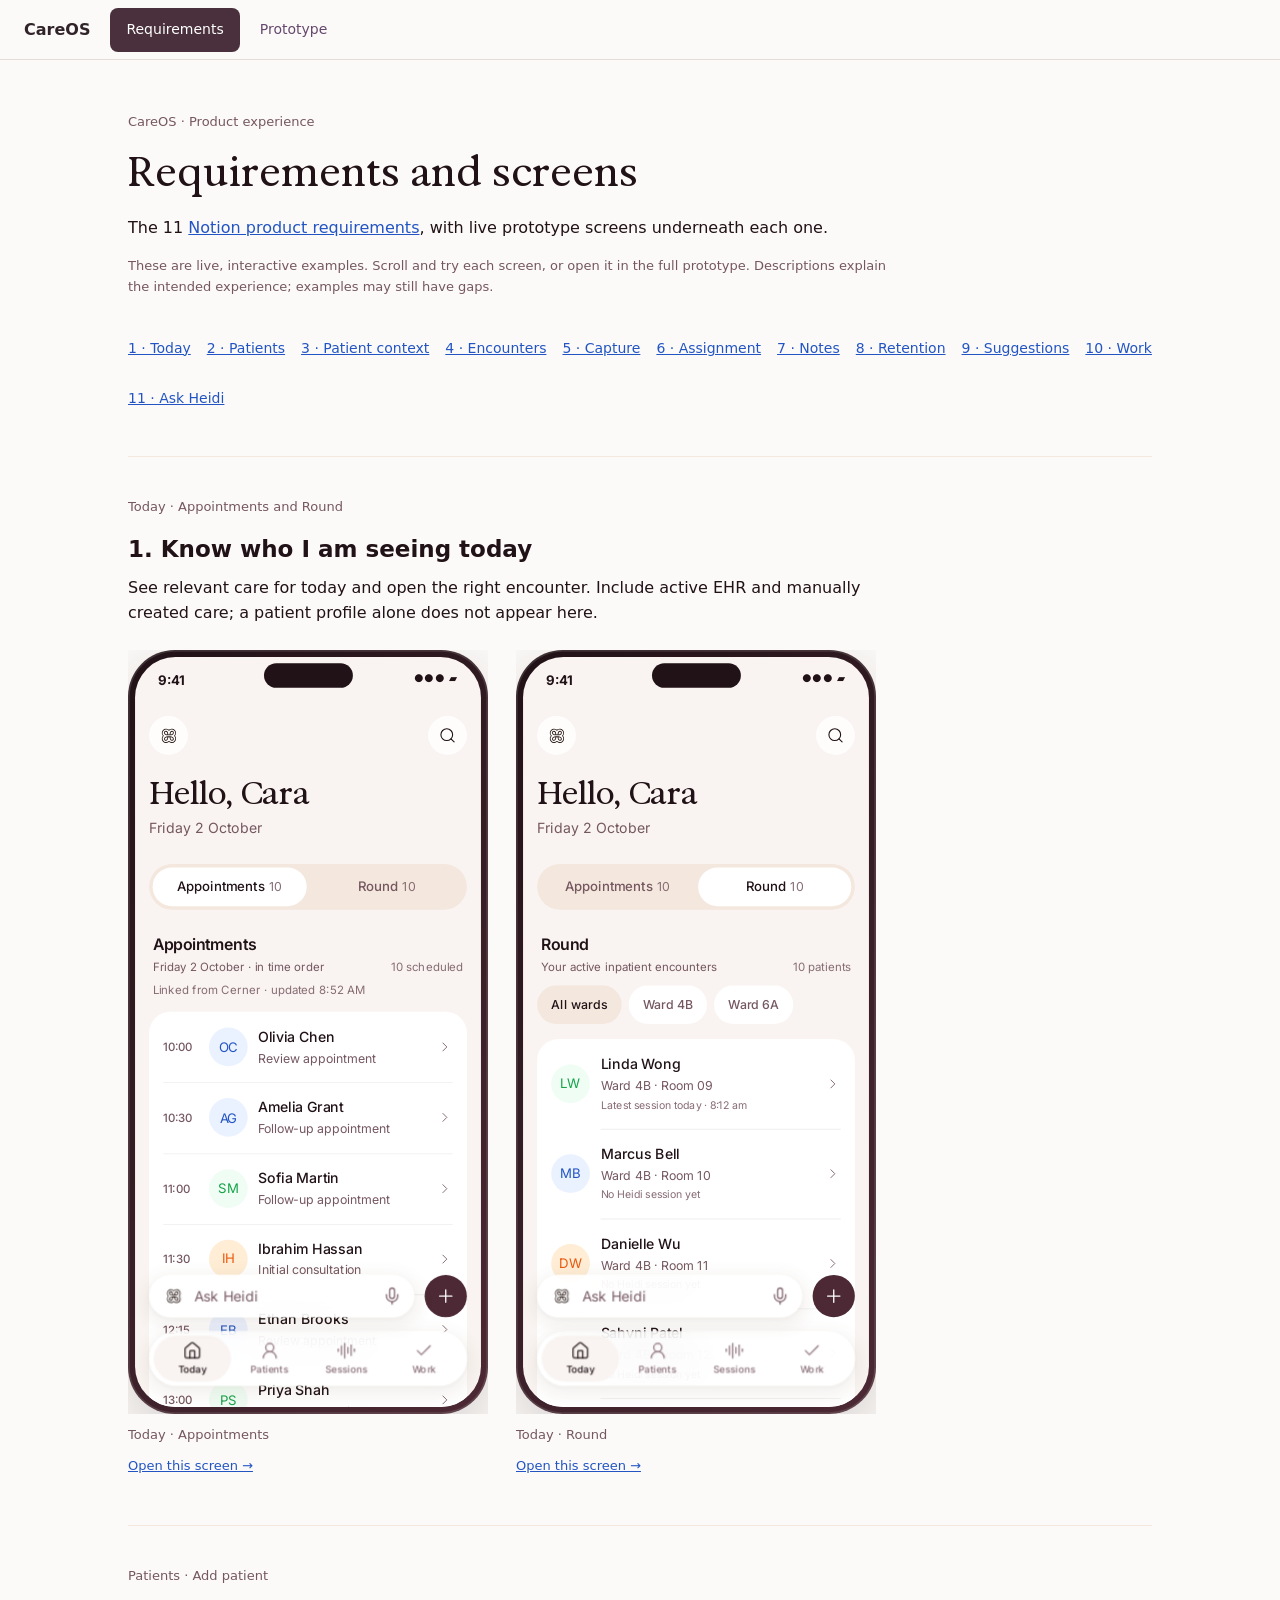
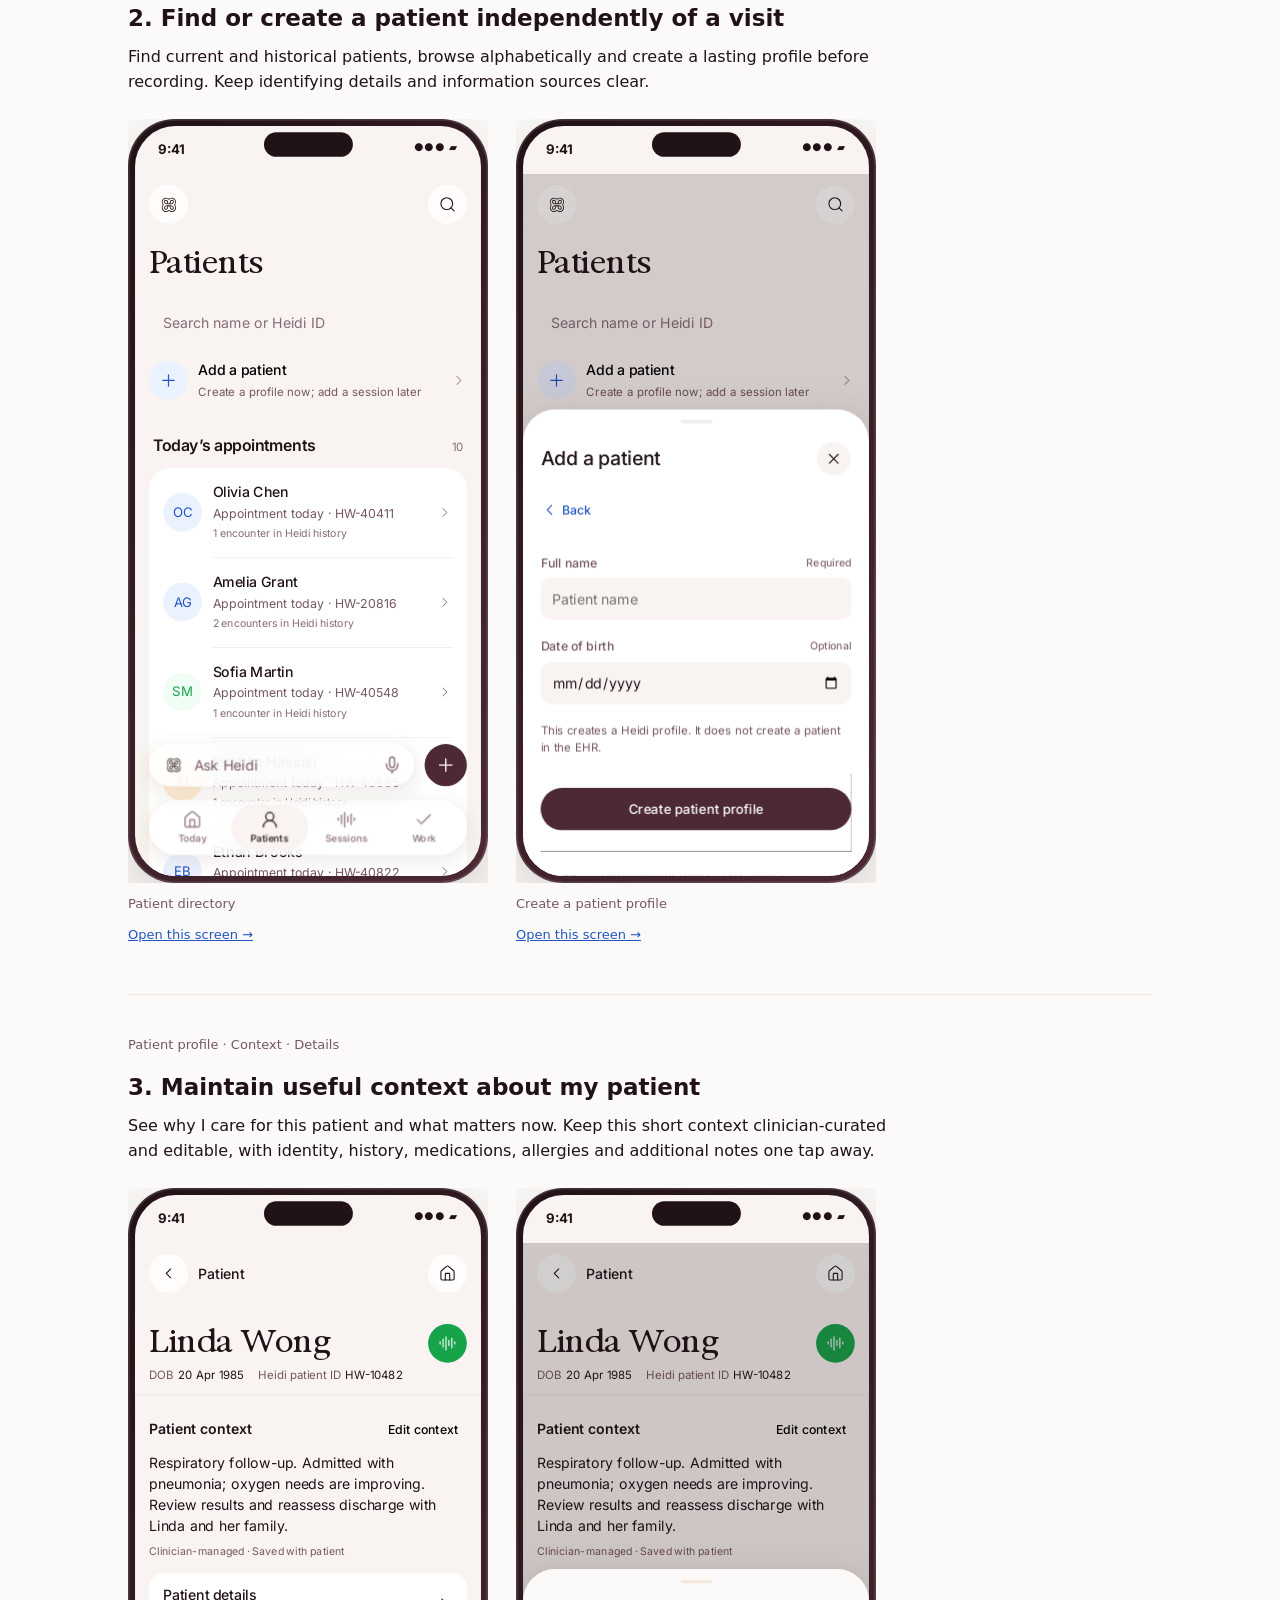
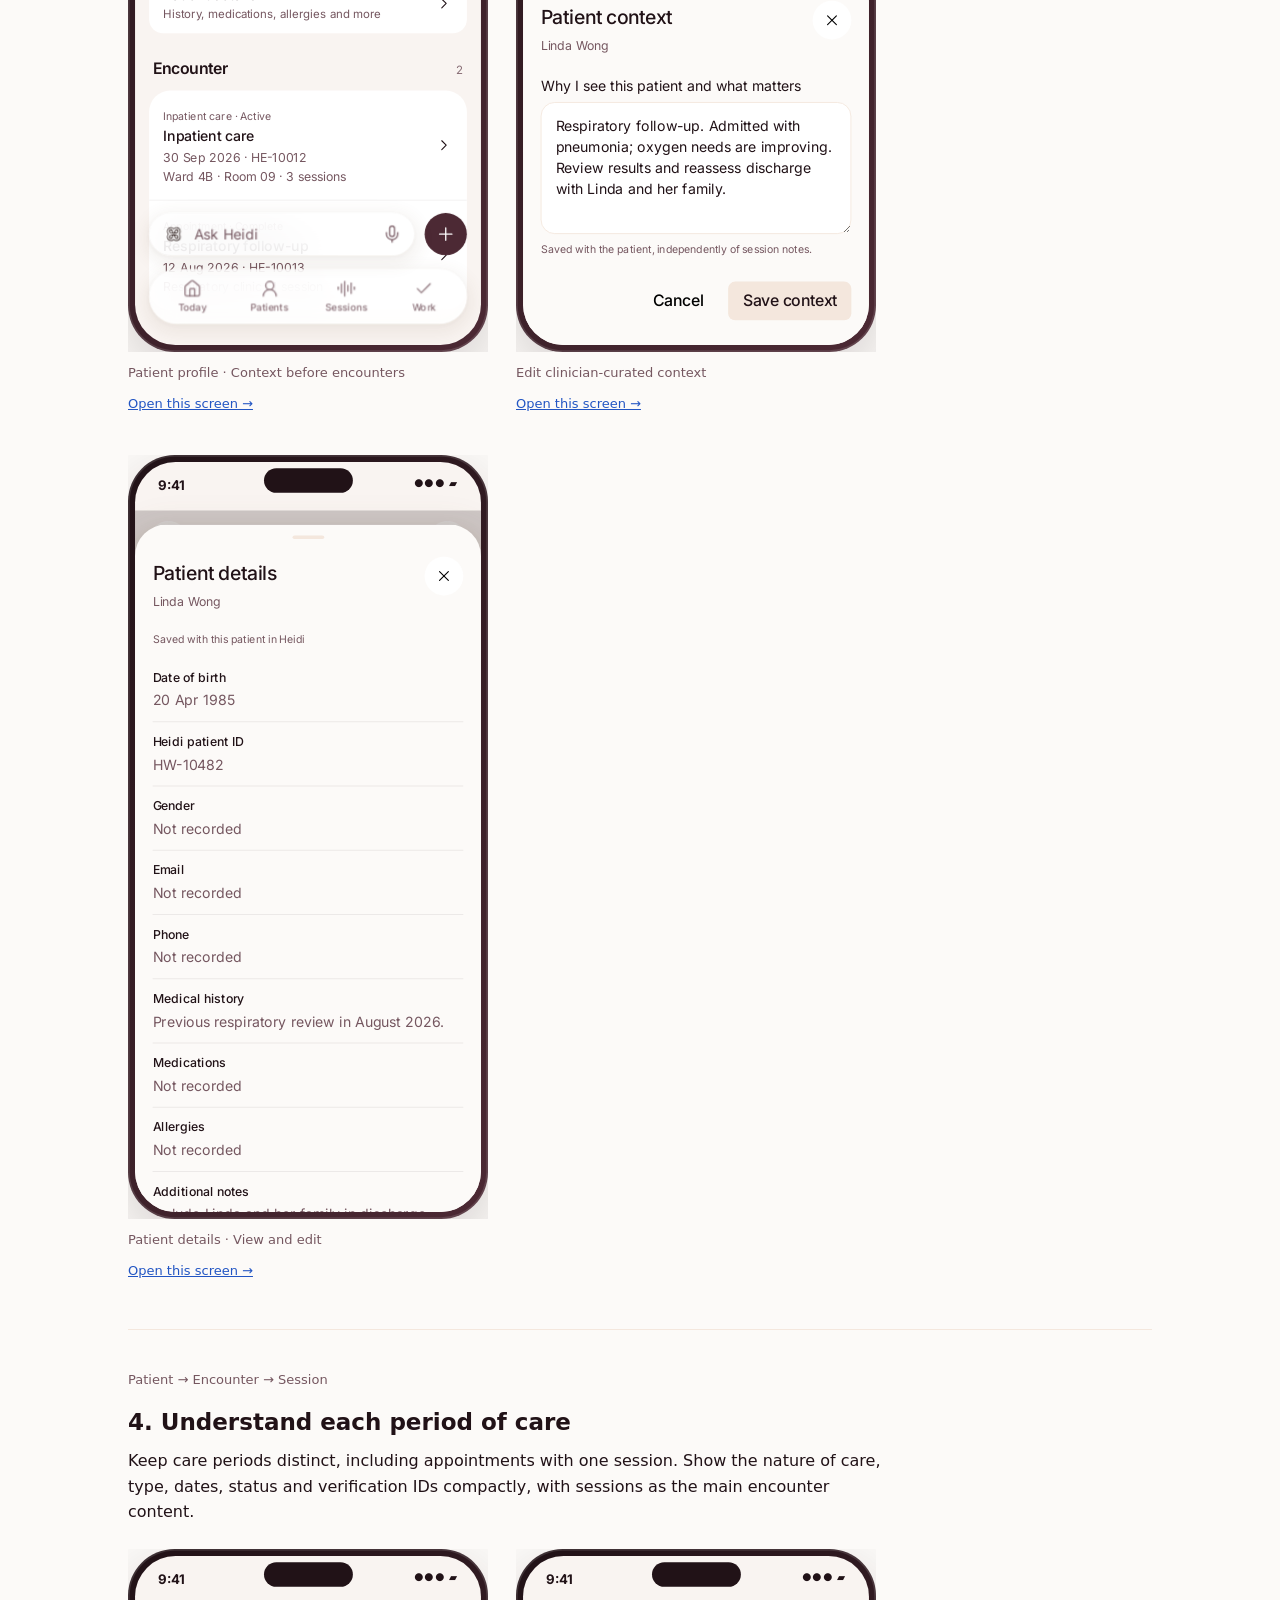
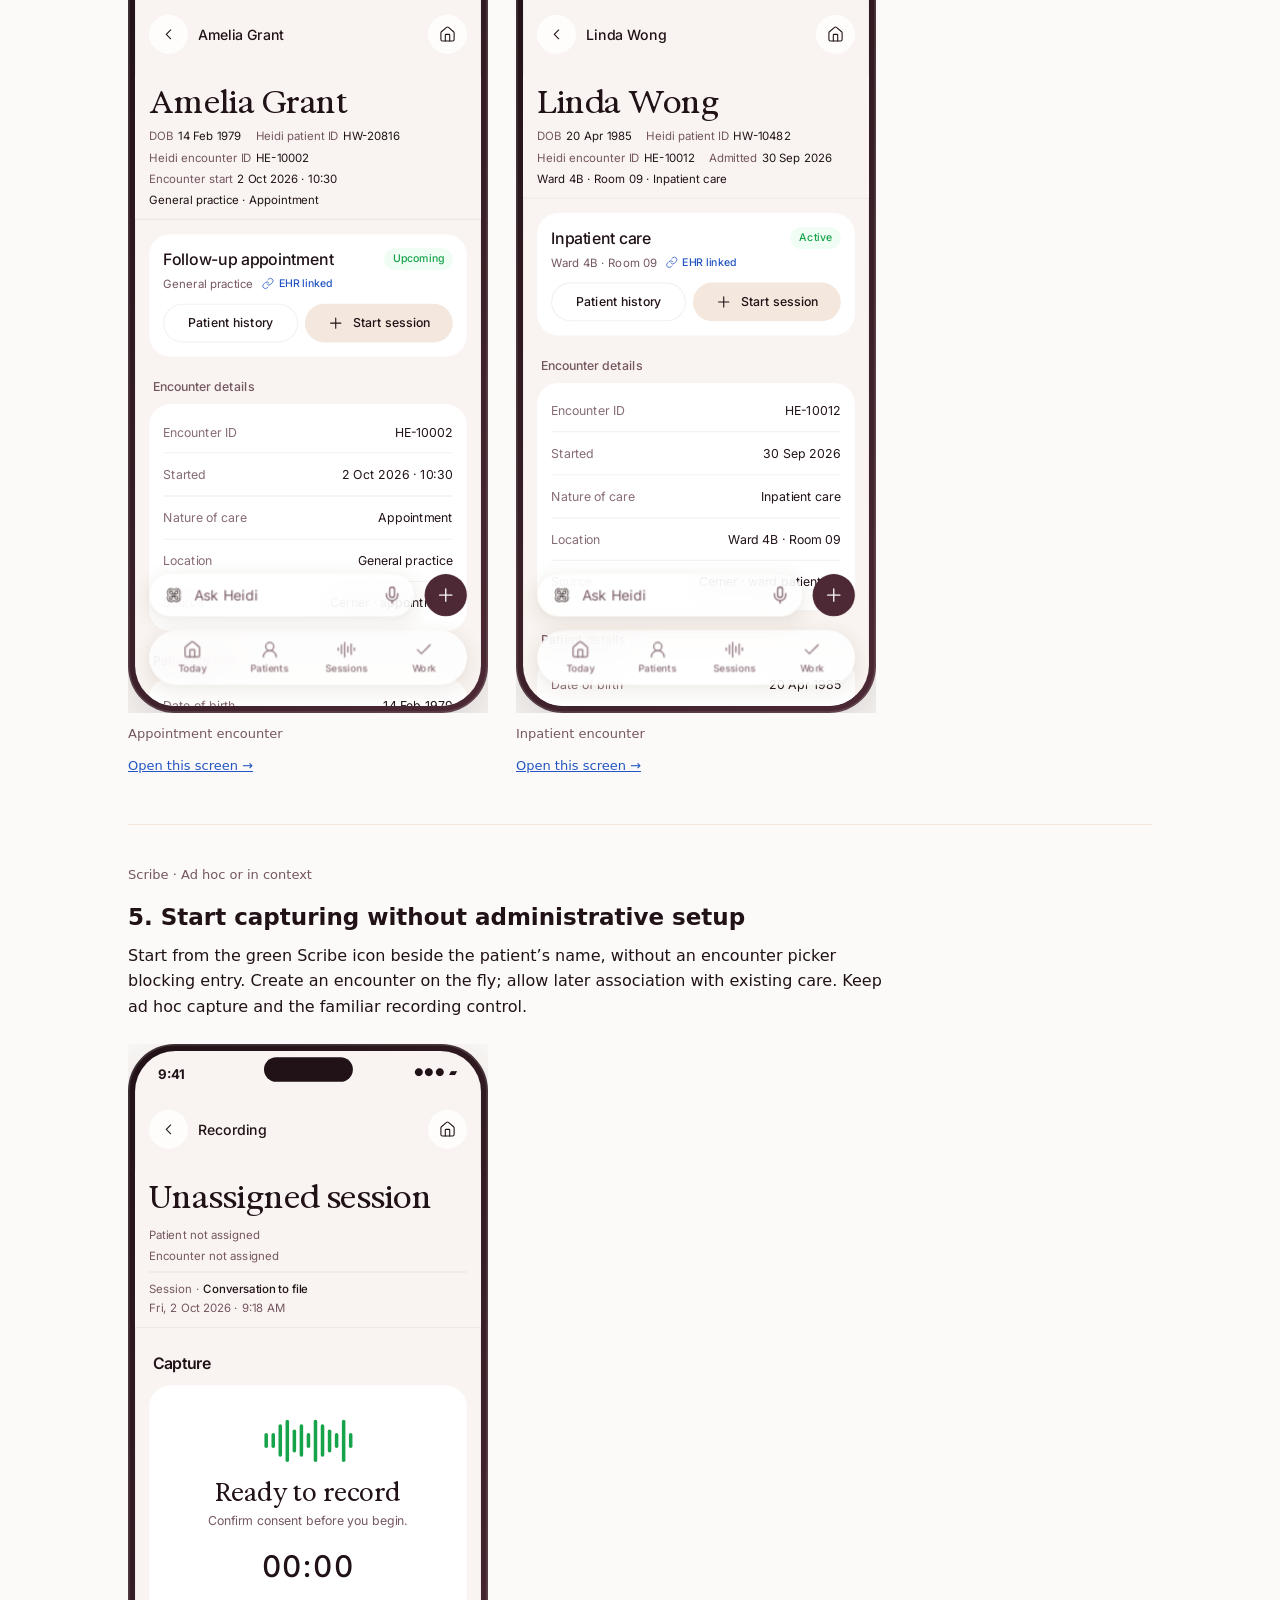
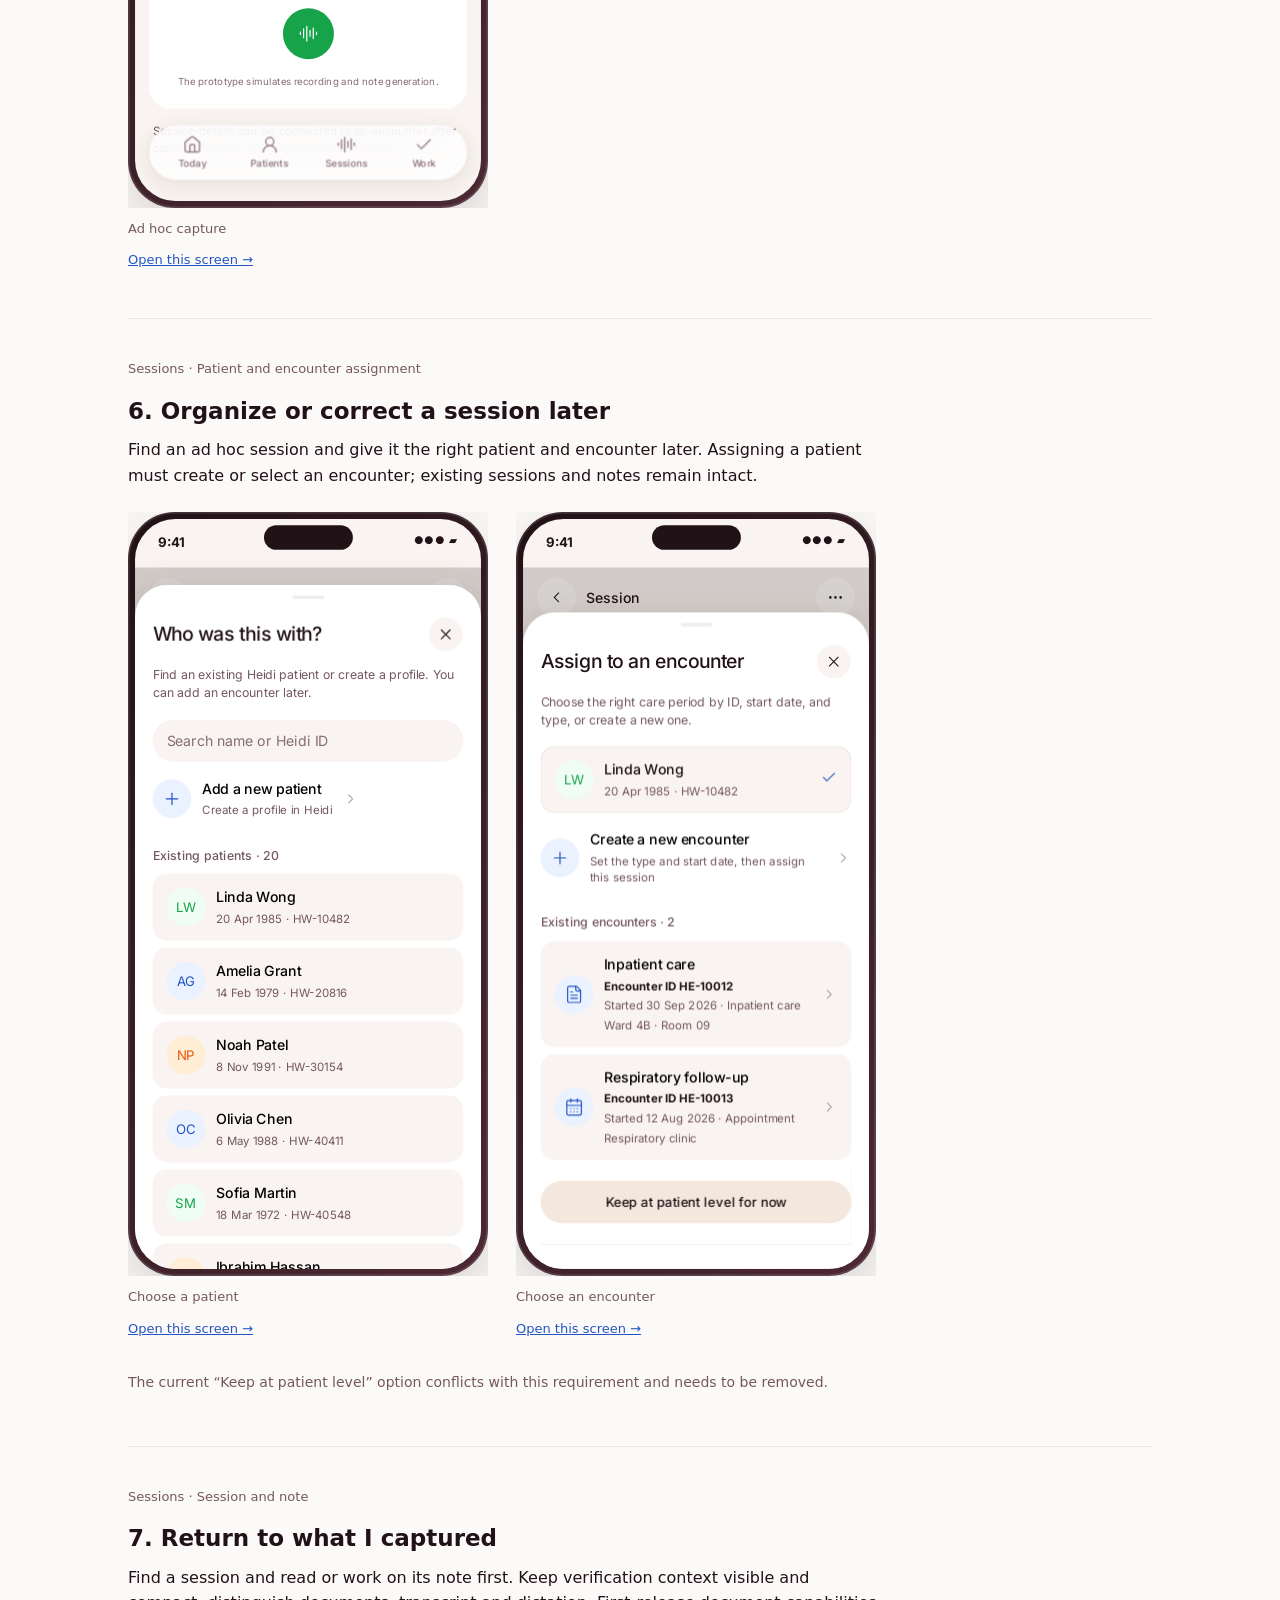
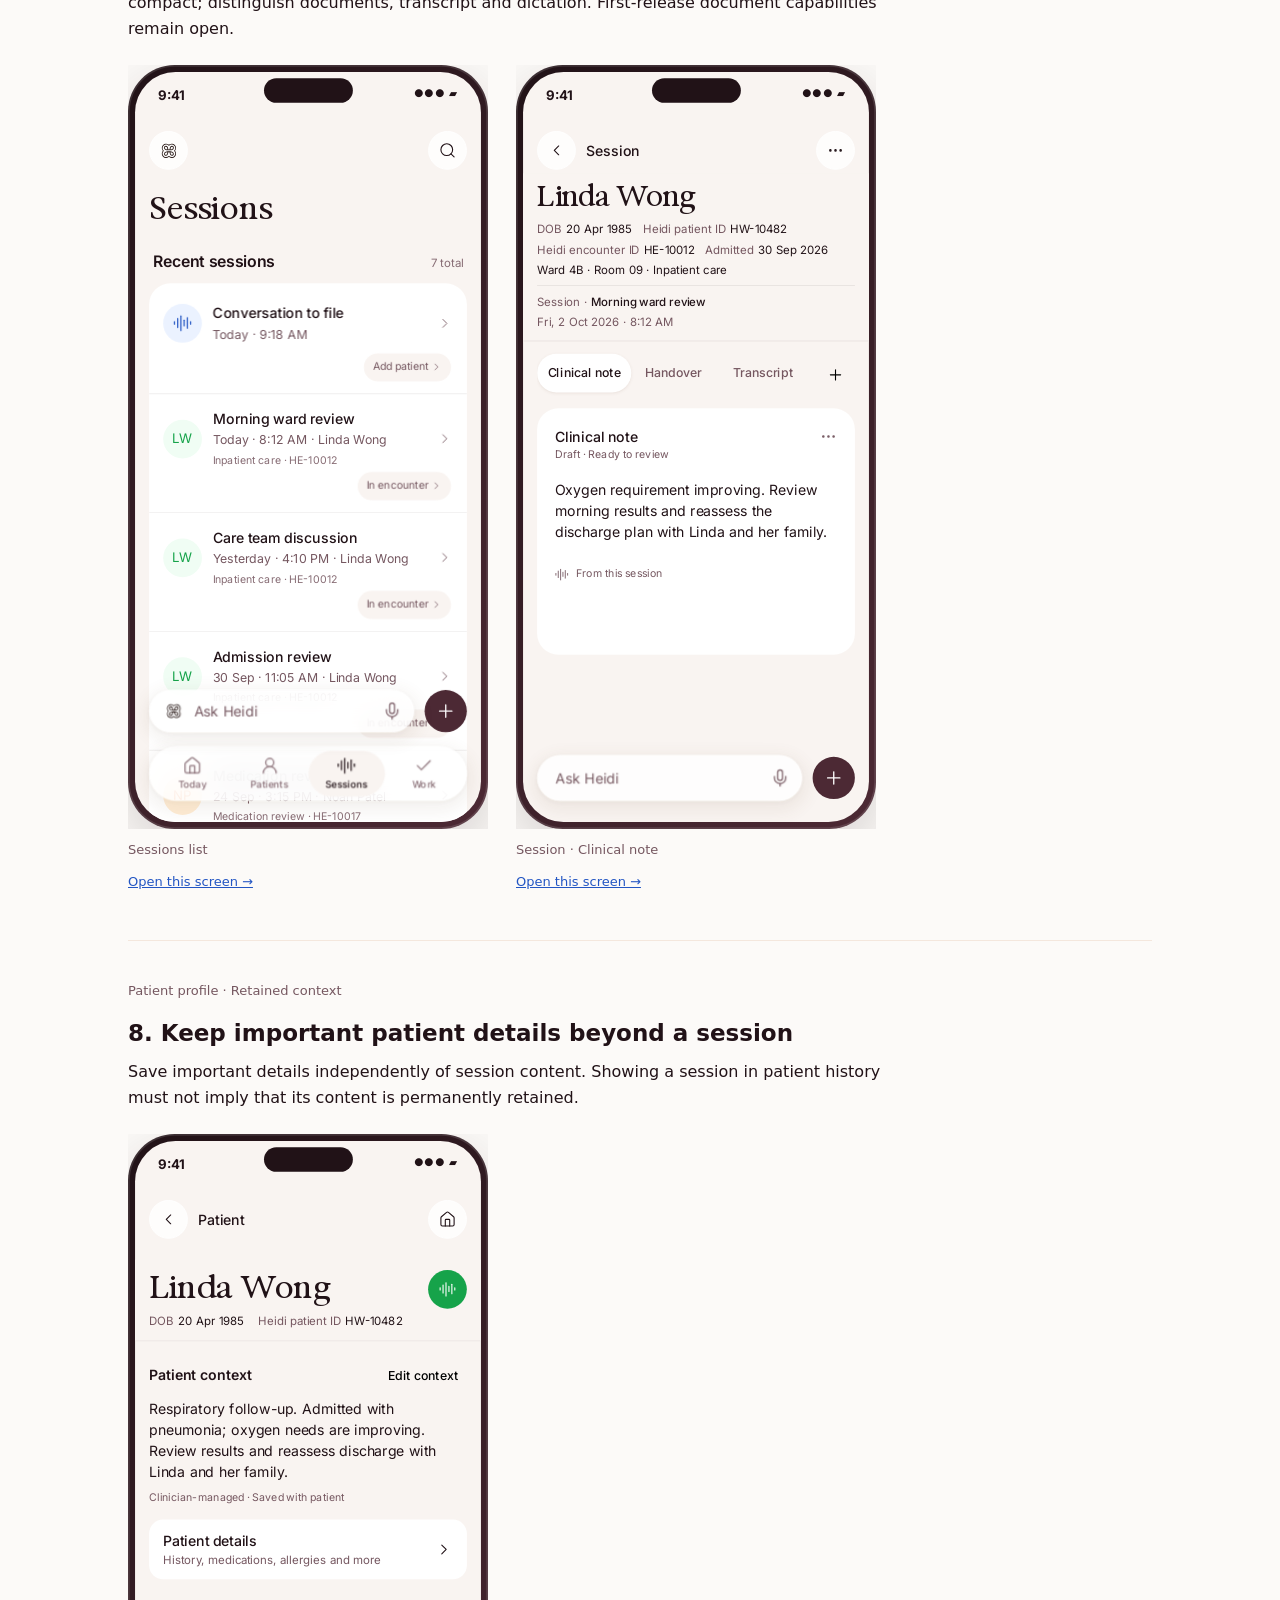
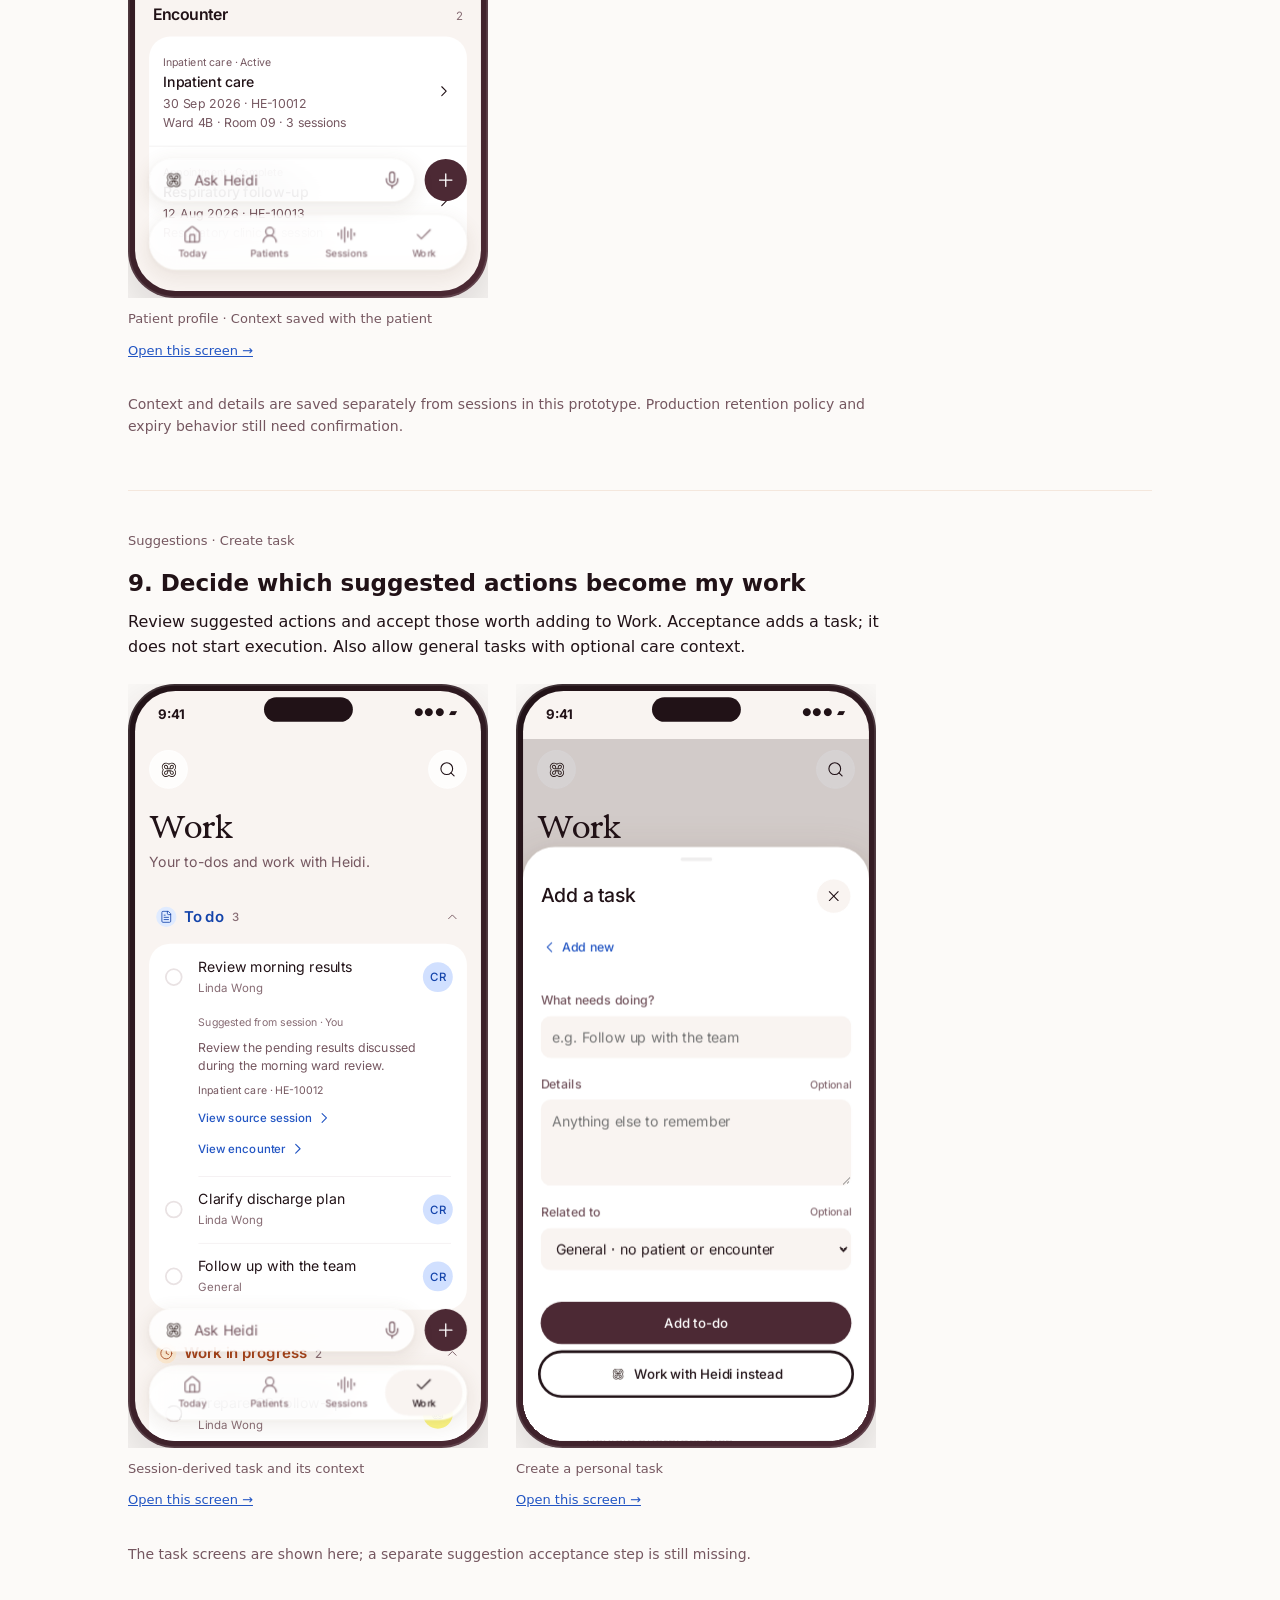
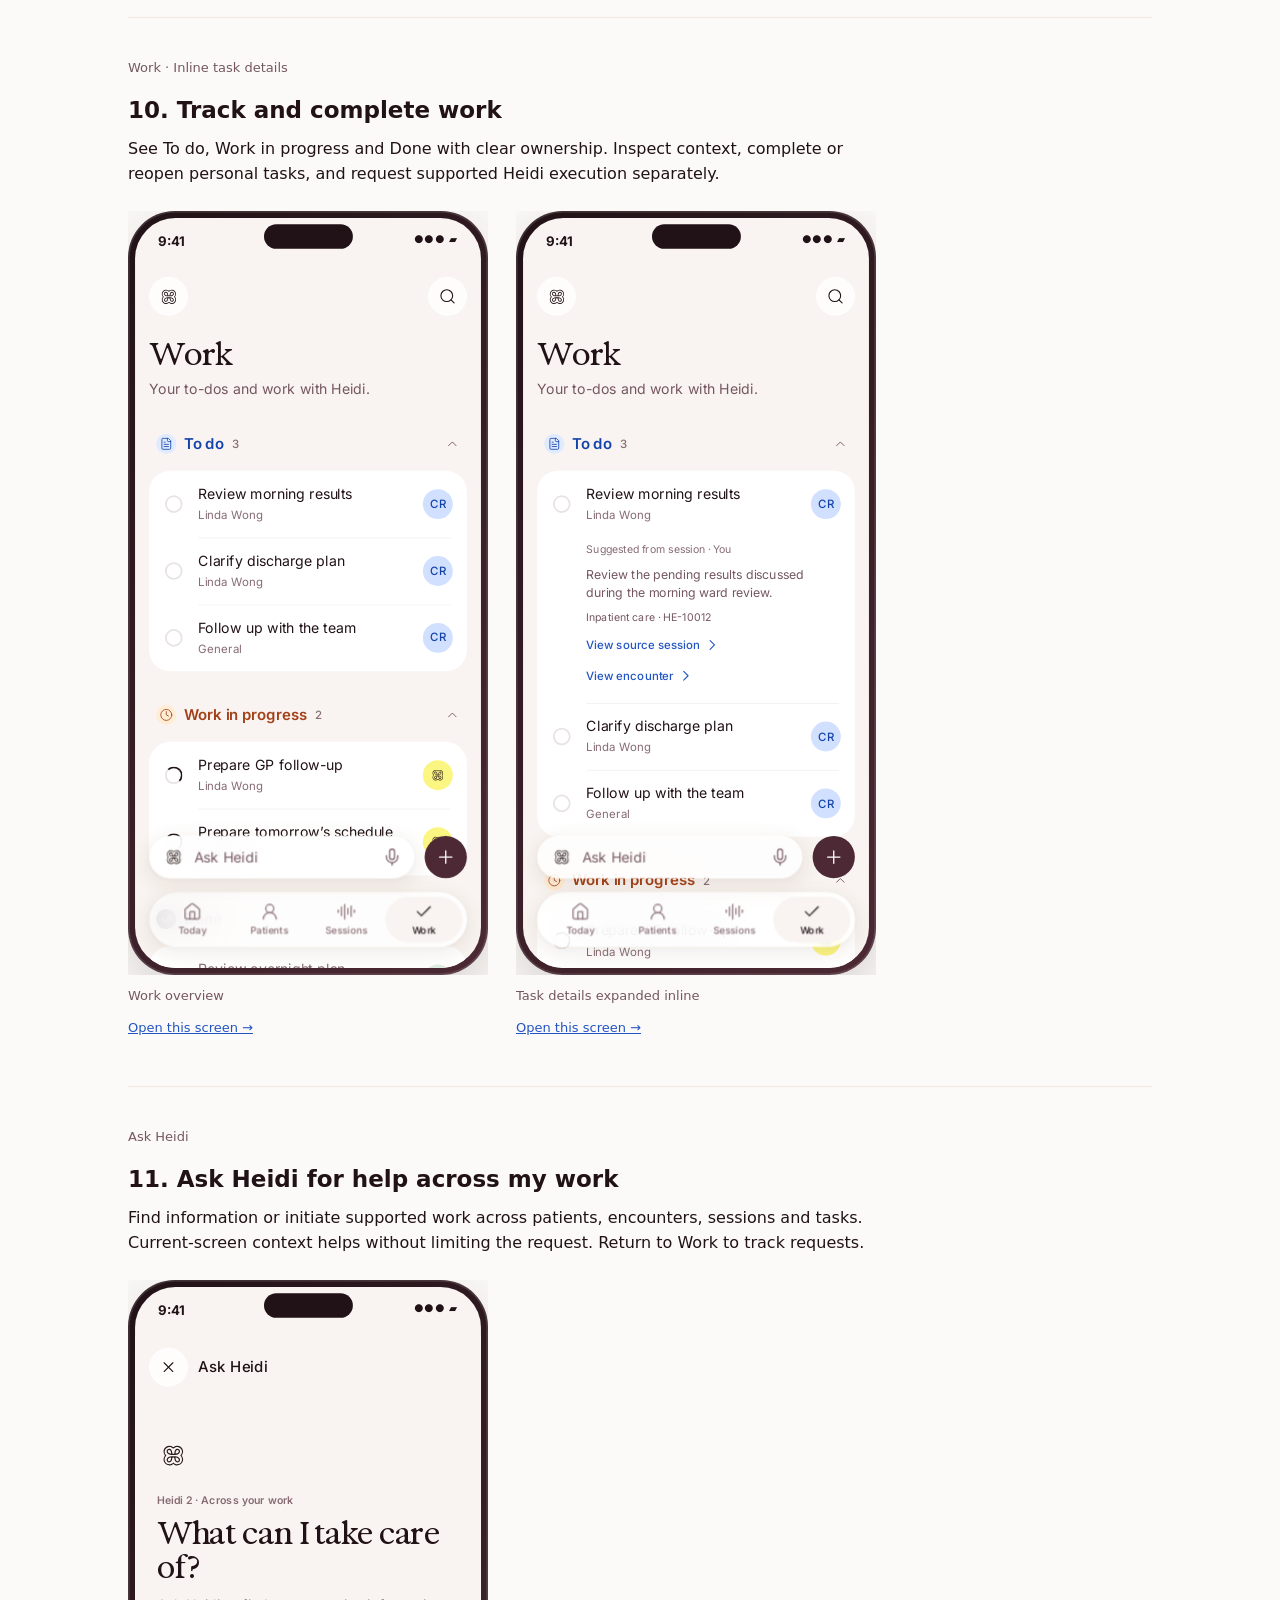
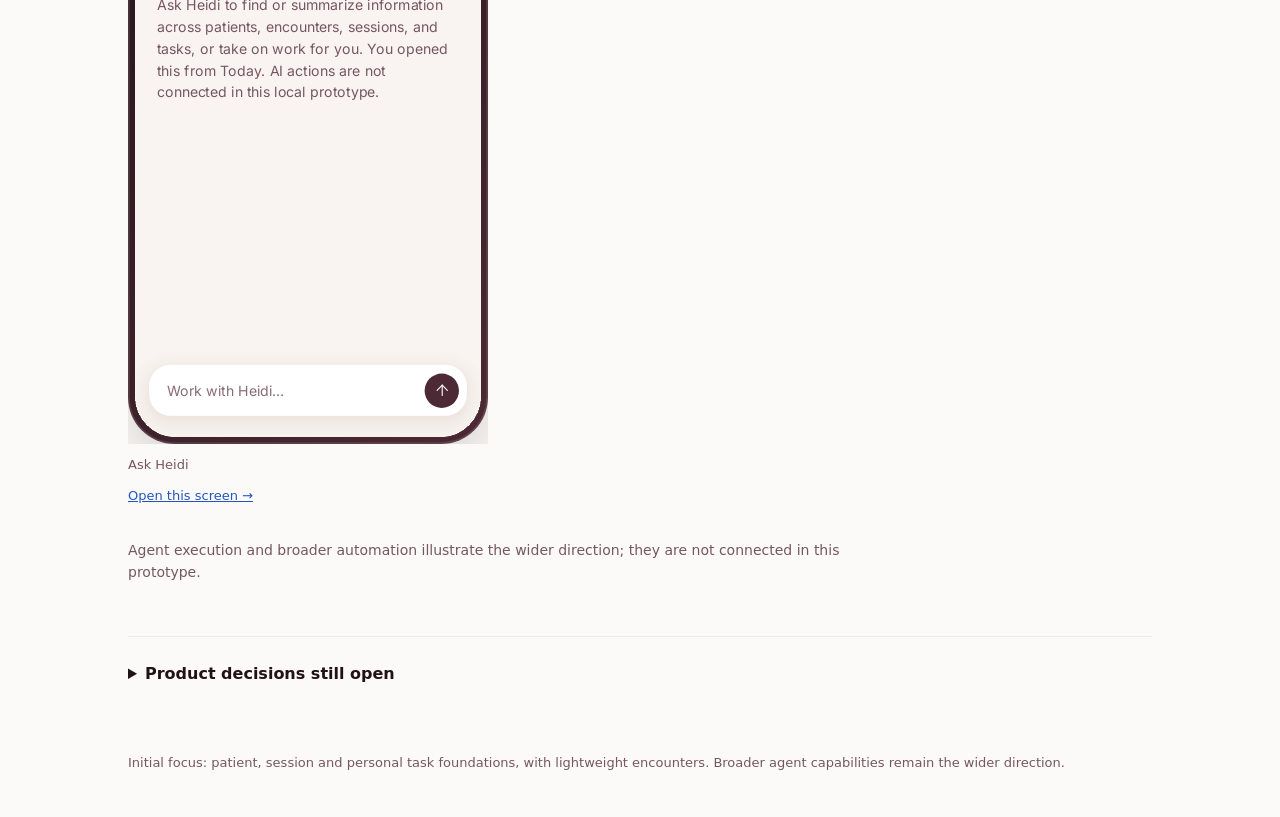
==== commit faf340b7: "Add curated patient context and editable details to live previews" ====
--- a/index.html
+++ b/index.html
@@ -1,3 +1,3 @@
 <!doctype html><html lang="en"><head><meta charset="utf-8"><meta name="viewport" content="width=device-width,initial-scale=1"><title>CareOS · Requirements and screens</title><link rel="stylesheet" href="./prototype/assets/tokens.css"><link rel="stylesheet" href="./site-nav.css"><style>
 *{box-sizing:border-box}html{scroll-padding-top:84px}body{margin:0;background:var(--color-surface-page);color:var(--color-text-primary);font:16px/1.6 var(--font-family-inter),sans-serif}main{max-width:1080px;margin:auto;padding:44px 28px}header{max-width:780px}h1{font:400 40px/1.15 var(--font-family-exposure);margin:12px 0 20px}h2{font:600 23px/1.35 var(--font-family-inter);margin:0 0 10px}p{margin:8px 0 16px}a{color:var(--color-text-link)}.eyebrow,.screens-label{font-size:13px;color:var(--color-text-secondary)}.jump{display:flex;flex-wrap:wrap;gap:6px 16px;margin:28px 0 36px}.jump a{min-height:44px;display:flex;align-items:center;font-size:14px}.requirement{border-top:1px solid var(--color-border);padding:32px 0 36px;scroll-margin-top:80px}.requirement>p{max-width:760px}.gallery{display:flex;flex-wrap:wrap;gap:28px;margin-top:24px}figure{margin:0;width:360px;max-width:100%}figure iframe{display:block;width:100%;aspect-ratio:409/868;border:0}figcaption a{display:inline-flex;align-items:center;min-height:44px}figcaption{font-size:13px;line-height:1.45;margin-top:12px;color:var(--color-text-secondary)}.status{font-size:14px;color:var(--color-text-secondary);margin-top:20px!important}details{border-top:1px solid var(--color-border);padding:24px 0}summary{min-height:44px;cursor:pointer;font-weight:600}footer{font-size:13px;color:var(--color-text-secondary);padding-top:24px}a:focus-visible,summary:focus-visible{outline:2px solid var(--color-border-focus);outline-offset:4px}@media(max-width:600px){main{padding:28px 18px}h1{font-size:32px}h2{font-size:21px}.gallery{flex-wrap:nowrap;overflow-x:auto;padding-bottom:12px;gap:18px}figure{flex:0 0 min(340px,100%)}.jump{gap:0 16px}}
-</style></head><body><nav class="site-nav" aria-label="CareOS site"><strong>CareOS</strong><div class="site-tabs"><a href="./" aria-current="page">Requirements</a><a href="./prototype/">Prototype</a></div></nav><main><header><p class="eyebrow">CareOS · Product experience</p><h1>Requirements and screens</h1><p>The 11 <a href="https://app.notion.com/p/3edca630286e80379836c2077519b0bb">Notion product requirements</a>, with live prototype screens underneath each one.</p><p class="eyebrow">These are live, interactive examples. Scroll and try each screen, or open it in the full prototype. Descriptions explain the intended experience; examples may still have gaps.</p></header><nav class="jump" aria-label="Jump to requirement"><a href="#requirement-1">1 · Today</a><a href="#requirement-2">2 · Patients</a><a href="#requirement-3">3 · Patient context</a><a href="#requirement-4">4 · Encounters</a><a href="#requirement-5">5 · Capture</a><a href="#requirement-6">6 · Assignment</a><a href="#requirement-7">7 · Notes</a><a href="#requirement-8">8 · Retention</a><a href="#requirement-9">9 · Suggestions</a><a href="#requirement-10">10 · Work</a><a href="#requirement-11">11 · Ask Heidi</a></nav><section class="requirement" id="requirement-1"><p class="screens-label">Today · Appointments and Round</p><h2>1. Know who I am seeing today</h2><p>See relevant care for today and open the right encounter. Include active EHR and manually created care; a patient profile alone does not appear here.</p><div class="gallery"><figure><iframe src="./prototype/embed.html?screen=today-appointments&amp;v=document-tabs-16" title="Today · Appointments — interactive example" loading="lazy"></iframe><figcaption>Today · Appointments<br><a href="./prototype/?screen=today-appointments">Open this screen →</a></figcaption></figure><figure><iframe src="./prototype/embed.html?screen=today-round&amp;v=document-tabs-16" title="Today · Round — interactive example" loading="lazy"></iframe><figcaption>Today · Round<br><a href="./prototype/?screen=today-round">Open this screen →</a></figcaption></figure></div></section><section class="requirement" id="requirement-2"><p class="screens-label">Patients · Add patient</p><h2>2. Find or create a patient independently of a visit</h2><p>Find current and historical patients, browse alphabetically and create a lasting profile before recording. Keep identifying details and information sources clear.</p><div class="gallery"><figure><iframe src="./prototype/embed.html?screen=patients&amp;v=document-tabs-16" title="Patient directory — interactive example" loading="lazy"></iframe><figcaption>Patient directory<br><a href="./prototype/?screen=patients">Open this screen →</a></figcaption></figure><figure><iframe src="./prototype/embed.html?screen=new-patient&amp;v=document-tabs-16" title="Create a patient profile — interactive example" loading="lazy"></iframe><figcaption>Create a patient profile<br><a href="./prototype/?screen=new-patient">Open this screen →</a></figcaption></figure></div></section><section class="requirement" id="requirement-3"><p class="screens-label">Patient profile</p><h2>3. Maintain useful context about my patient</h2><p>View and update identity, history, medications, allergies and concise clinician-curated context. Keep these details easy to reach without crowding the page.</p><div class="gallery"><figure><iframe src="./prototype/embed.html?screen=patient-history&amp;v=document-tabs-16" title="Current patient profile — interactive example" loading="lazy"></iframe><figcaption>Current patient profile<br><a href="./prototype/?screen=patient-history">Open this screen →</a></figcaption></figure></div><p class="status">Persistent detail editing and curated context are still to be added to this screen.</p></section><section class="requirement" id="requirement-4"><p class="screens-label">Patient → Encounter → Session</p><h2>4. Understand each period of care</h2><p>Keep care periods distinct, including appointments with one session. Show the nature of care, type, dates, status and verification IDs compactly, with sessions as the main encounter content.</p><div class="gallery"><figure><iframe src="./prototype/embed.html?screen=appointment&amp;v=document-tabs-16" title="Appointment encounter — interactive example" loading="lazy"></iframe><figcaption>Appointment encounter<br><a href="./prototype/?screen=appointment">Open this screen →</a></figcaption></figure><figure><iframe src="./prototype/embed.html?screen=inpatient&amp;v=document-tabs-16" title="Inpatient encounter — interactive example" loading="lazy"></iframe><figcaption>Inpatient encounter<br><a href="./prototype/?screen=inpatient">Open this screen →</a></figcaption></figure></div></section><section class="requirement" id="requirement-5"><p class="screens-label">Scribe · Ad hoc or in context</p><h2>5. Start capturing without administrative setup</h2><p>Start in one action, with a familiar recording control. Carry patient and encounter context when available, allow ad hoc capture, and start another session without replacing existing notes.</p><div class="gallery"><figure><iframe src="./prototype/embed.html?screen=capture&amp;v=document-tabs-16" title="Ad hoc capture — interactive example" loading="lazy"></iframe><figcaption>Ad hoc capture<br><a href="./prototype/?screen=capture">Open this screen →</a></figcaption></figure></div></section><section class="requirement" id="requirement-6"><p class="screens-label">Sessions · Patient and encounter assignment</p><h2>6. Organize or correct a session later</h2><p>Find an ad hoc session and give it the right patient and encounter later. Assigning a patient must create or select an encounter; existing sessions and notes remain intact.</p><div class="gallery"><figure><iframe src="./prototype/embed.html?screen=assign-patient&amp;v=document-tabs-16" title="Choose a patient — interactive example" loading="lazy"></iframe><figcaption>Choose a patient<br><a href="./prototype/?screen=assign-patient">Open this screen →</a></figcaption></figure><figure><iframe src="./prototype/embed.html?screen=assign-encounter&amp;v=document-tabs-16" title="Choose an encounter — interactive example" loading="lazy"></iframe><figcaption>Choose an encounter<br><a href="./prototype/?screen=assign-encounter">Open this screen →</a></figcaption></figure></div><p class="status">The current “Keep at patient level” option conflicts with this requirement and needs to be removed.</p></section><section class="requirement" id="requirement-7"><p class="screens-label">Sessions · Session and note</p><h2>7. Return to what I captured</h2><p>Find a session and read or work on its note first. Keep verification context visible and compact; distinguish documents, transcript and dictation. First-release document capabilities remain open.</p><div class="gallery"><figure><iframe src="./prototype/embed.html?screen=sessions&amp;v=document-tabs-16" title="Sessions list — interactive example" loading="lazy"></iframe><figcaption>Sessions list<br><a href="./prototype/?screen=sessions">Open this screen →</a></figcaption></figure><figure><iframe src="./prototype/embed.html?screen=session-linked&amp;v=document-tabs-16" title="Session · Clinical note — interactive example" loading="lazy"></iframe><figcaption>Session · Clinical note<br><a href="./prototype/?screen=session-linked">Open this screen →</a></figcaption></figure></div></section><section class="requirement" id="requirement-8"><p class="screens-label">Patient profile · Retained context</p><h2>8. Keep important patient details beyond a session</h2><p>Save important details independently of session content. Showing a session in patient history must not imply that its content is permanently retained.</p><div class="gallery"><figure><iframe src="./prototype/embed.html?screen=patient-history&amp;v=document-tabs-16" title="Patient history · Where retained context should be accessible — interactive example" loading="lazy"></iframe><figcaption>Patient history · Where retained context should be accessible<br><a href="./prototype/?screen=patient-history">Open this screen →</a></figcaption></figure></div><p class="status">The prototype does not demonstrate independent retention. Current policy and the content covered still need confirmation.</p></section><section class="requirement" id="requirement-9"><p class="screens-label">Suggestions · Create task</p><h2>9. Decide which suggested actions become my work</h2><p>Review suggested actions and accept those worth adding to Work. Acceptance adds a task; it does not start execution. Also allow general tasks with optional care context.</p><div class="gallery"><figure><iframe src="./prototype/embed.html?screen=todo-detail&amp;v=document-tabs-16" title="Session-derived task and its context — interactive example" loading="lazy"></iframe><figcaption>Session-derived task and its context<br><a href="./prototype/?screen=todo-detail">Open this screen →</a></figcaption></figure><figure><iframe src="./prototype/embed.html?screen=new-work&amp;v=document-tabs-16" title="Create a personal task — interactive example" loading="lazy"></iframe><figcaption>Create a personal task<br><a href="./prototype/?screen=new-work">Open this screen →</a></figcaption></figure></div><p class="status">The task screens are shown here; a separate suggestion acceptance step is still missing.</p></section><section class="requirement" id="requirement-10"><p class="screens-label">Work · Inline task details</p><h2>10. Track and complete work</h2><p>See To do, Work in progress and Done with clear ownership. Inspect context, complete or reopen personal tasks, and request supported Heidi execution separately.</p><div class="gallery"><figure><iframe src="./prototype/embed.html?screen=work&amp;v=document-tabs-16" title="Work overview — interactive example" loading="lazy"></iframe><figcaption>Work overview<br><a href="./prototype/?screen=work">Open this screen →</a></figcaption></figure><figure><iframe src="./prototype/embed.html?screen=todo-detail&amp;v=document-tabs-16" title="Task details expanded inline — interactive example" loading="lazy"></iframe><figcaption>Task details expanded inline<br><a href="./prototype/?screen=todo-detail">Open this screen →</a></figcaption></figure></div></section><section class="requirement" id="requirement-11"><p class="screens-label">Ask Heidi</p><h2>11. Ask Heidi for help across my work</h2><p>Find information or initiate supported work across patients, encounters, sessions and tasks. Current-screen context helps without limiting the request. Return to Work to track requests.</p><div class="gallery"><figure><iframe src="./prototype/embed.html?screen=ask-heidi&amp;v=document-tabs-16" title="Ask Heidi — interactive example" loading="lazy"></iframe><figcaption>Ask Heidi<br><a href="./prototype/?screen=ask-heidi">Open this screen →</a></figcaption></figure></div><p class="status">Agent execution and broader automation illustrate the wider direction; they are not connected in this prototype.</p></section><details><summary>Product decisions still open</summary><p>Search scope, first-release document capabilities, retention, task context, encounter lifecycle and later EHR association remain open in the <a href="https://app.notion.com/p/3edca630286e80379836c2077519b0bb">PRD</a>. EHR note delivery is outside this design pass.</p></details><footer>Initial focus: patient, session and personal task foundations, with lightweight encounters. Broader agent capabilities remain the wider direction.</footer></main></body></html>+</style></head><body><nav class="site-nav" aria-label="CareOS site"><strong>CareOS</strong><div class="site-tabs"><a href="./" aria-current="page">Requirements</a><a href="./prototype/">Prototype</a></div></nav><main><header><p class="eyebrow">CareOS · Product experience</p><h1>Requirements and screens</h1><p>The 11 <a href="https://app.notion.com/p/3edca630286e80379836c2077519b0bb">Notion product requirements</a>, with live prototype screens underneath each one.</p><p class="eyebrow">These are live, interactive examples. Scroll and try each screen, or open it in the full prototype. Descriptions explain the intended experience; examples may still have gaps.</p></header><nav class="jump" aria-label="Jump to requirement"><a href="#requirement-1">1 · Today</a><a href="#requirement-2">2 · Patients</a><a href="#requirement-3">3 · Patient context</a><a href="#requirement-4">4 · Encounters</a><a href="#requirement-5">5 · Capture</a><a href="#requirement-6">6 · Assignment</a><a href="#requirement-7">7 · Notes</a><a href="#requirement-8">8 · Retention</a><a href="#requirement-9">9 · Suggestions</a><a href="#requirement-10">10 · Work</a><a href="#requirement-11">11 · Ask Heidi</a></nav><section class="requirement" id="requirement-1"><p class="screens-label">Today · Appointments and Round</p><h2>1. Know who I am seeing today</h2><p>See relevant care for today and open the right encounter. Include active EHR and manually created care; a patient profile alone does not appear here.</p><div class="gallery"><figure><iframe src="./prototype/embed.html?screen=today-appointments&amp;v=patient-profile-17" title="Today · Appointments — interactive example" loading="lazy"></iframe><figcaption>Today · Appointments<br><a href="./prototype/?screen=today-appointments">Open this screen →</a></figcaption></figure><figure><iframe src="./prototype/embed.html?screen=today-round&amp;v=patient-profile-17" title="Today · Round — interactive example" loading="lazy"></iframe><figcaption>Today · Round<br><a href="./prototype/?screen=today-round">Open this screen →</a></figcaption></figure></div></section><section class="requirement" id="requirement-2"><p class="screens-label">Patients · Add patient</p><h2>2. Find or create a patient independently of a visit</h2><p>Find current and historical patients, browse alphabetically and create a lasting profile before recording. Keep identifying details and information sources clear.</p><div class="gallery"><figure><iframe src="./prototype/embed.html?screen=patients&amp;v=patient-profile-17" title="Patient directory — interactive example" loading="lazy"></iframe><figcaption>Patient directory<br><a href="./prototype/?screen=patients">Open this screen →</a></figcaption></figure><figure><iframe src="./prototype/embed.html?screen=new-patient&amp;v=patient-profile-17" title="Create a patient profile — interactive example" loading="lazy"></iframe><figcaption>Create a patient profile<br><a href="./prototype/?screen=new-patient">Open this screen →</a></figcaption></figure></div></section><section class="requirement" id="requirement-3"><p class="screens-label">Patient profile · Context · Details</p><h2>3. Maintain useful context about my patient</h2><p>See why I care for this patient and what matters now. Keep this short context clinician-curated and editable, with identity, history, medications, allergies and additional notes one tap away.</p><div class="gallery"><figure><iframe src="./prototype/embed.html?screen=patient-history&amp;v=patient-profile-17" title="Patient profile · Context before encounters — interactive example" loading="lazy"></iframe><figcaption>Patient profile · Context before encounters<br><a href="./prototype/?screen=patient-history">Open this screen →</a></figcaption></figure><figure><iframe src="./prototype/embed.html?screen=patient-context-edit&amp;v=patient-profile-17" title="Edit clinician-curated context — interactive example" loading="lazy"></iframe><figcaption>Edit clinician-curated context<br><a href="./prototype/?screen=patient-context-edit">Open this screen →</a></figcaption></figure><figure><iframe src="./prototype/embed.html?screen=patient-details&amp;v=patient-profile-17" title="Patient details · View and edit — interactive example" loading="lazy"></iframe><figcaption>Patient details · View and edit<br><a href="./prototype/?screen=patient-details">Open this screen →</a></figcaption></figure></div></section><section class="requirement" id="requirement-4"><p class="screens-label">Patient → Encounter → Session</p><h2>4. Understand each period of care</h2><p>Keep care periods distinct, including appointments with one session. Show the nature of care, type, dates, status and verification IDs compactly, with sessions as the main encounter content.</p><div class="gallery"><figure><iframe src="./prototype/embed.html?screen=appointment&amp;v=patient-profile-17" title="Appointment encounter — interactive example" loading="lazy"></iframe><figcaption>Appointment encounter<br><a href="./prototype/?screen=appointment">Open this screen →</a></figcaption></figure><figure><iframe src="./prototype/embed.html?screen=inpatient&amp;v=patient-profile-17" title="Inpatient encounter — interactive example" loading="lazy"></iframe><figcaption>Inpatient encounter<br><a href="./prototype/?screen=inpatient">Open this screen →</a></figcaption></figure></div></section><section class="requirement" id="requirement-5"><p class="screens-label">Scribe · Ad hoc or in context</p><h2>5. Start capturing without administrative setup</h2><p>Start from the green Scribe icon beside the patient’s name, without an encounter picker blocking entry. Create an encounter on the fly; allow later association with existing care. Keep ad hoc capture and the familiar recording control.</p><div class="gallery"><figure><iframe src="./prototype/embed.html?screen=capture&amp;v=patient-profile-17" title="Ad hoc capture — interactive example" loading="lazy"></iframe><figcaption>Ad hoc capture<br><a href="./prototype/?screen=capture">Open this screen →</a></figcaption></figure></div></section><section class="requirement" id="requirement-6"><p class="screens-label">Sessions · Patient and encounter assignment</p><h2>6. Organize or correct a session later</h2><p>Find an ad hoc session and give it the right patient and encounter later. Assigning a patient must create or select an encounter; existing sessions and notes remain intact.</p><div class="gallery"><figure><iframe src="./prototype/embed.html?screen=assign-patient&amp;v=patient-profile-17" title="Choose a patient — interactive example" loading="lazy"></iframe><figcaption>Choose a patient<br><a href="./prototype/?screen=assign-patient">Open this screen →</a></figcaption></figure><figure><iframe src="./prototype/embed.html?screen=assign-encounter&amp;v=patient-profile-17" title="Choose an encounter — interactive example" loading="lazy"></iframe><figcaption>Choose an encounter<br><a href="./prototype/?screen=assign-encounter">Open this screen →</a></figcaption></figure></div><p class="status">The current “Keep at patient level” option conflicts with this requirement and needs to be removed.</p></section><section class="requirement" id="requirement-7"><p class="screens-label">Sessions · Session and note</p><h2>7. Return to what I captured</h2><p>Find a session and read or work on its note first. Keep verification context visible and compact; distinguish documents, transcript and dictation. First-release document capabilities remain open.</p><div class="gallery"><figure><iframe src="./prototype/embed.html?screen=sessions&amp;v=patient-profile-17" title="Sessions list — interactive example" loading="lazy"></iframe><figcaption>Sessions list<br><a href="./prototype/?screen=sessions">Open this screen →</a></figcaption></figure><figure><iframe src="./prototype/embed.html?screen=session-linked&amp;v=patient-profile-17" title="Session · Clinical note — interactive example" loading="lazy"></iframe><figcaption>Session · Clinical note<br><a href="./prototype/?screen=session-linked">Open this screen →</a></figcaption></figure></div></section><section class="requirement" id="requirement-8"><p class="screens-label">Patient profile · Retained context</p><h2>8. Keep important patient details beyond a session</h2><p>Save important details independently of session content. Showing a session in patient history must not imply that its content is permanently retained.</p><div class="gallery"><figure><iframe src="./prototype/embed.html?screen=patient-history&amp;v=patient-profile-17" title="Patient profile · Context saved with the patient — interactive example" loading="lazy"></iframe><figcaption>Patient profile · Context saved with the patient<br><a href="./prototype/?screen=patient-history">Open this screen →</a></figcaption></figure></div><p class="status">Context and details are saved separately from sessions in this prototype. Production retention policy and expiry behavior still need confirmation.</p></section><section class="requirement" id="requirement-9"><p class="screens-label">Suggestions · Create task</p><h2>9. Decide which suggested actions become my work</h2><p>Review suggested actions and accept those worth adding to Work. Acceptance adds a task; it does not start execution. Also allow general tasks with optional care context.</p><div class="gallery"><figure><iframe src="./prototype/embed.html?screen=todo-detail&amp;v=patient-profile-17" title="Session-derived task and its context — interactive example" loading="lazy"></iframe><figcaption>Session-derived task and its context<br><a href="./prototype/?screen=todo-detail">Open this screen →</a></figcaption></figure><figure><iframe src="./prototype/embed.html?screen=new-work&amp;v=patient-profile-17" title="Create a personal task — interactive example" loading="lazy"></iframe><figcaption>Create a personal task<br><a href="./prototype/?screen=new-work">Open this screen →</a></figcaption></figure></div><p class="status">The task screens are shown here; a separate suggestion acceptance step is still missing.</p></section><section class="requirement" id="requirement-10"><p class="screens-label">Work · Inline task details</p><h2>10. Track and complete work</h2><p>See To do, Work in progress and Done with clear ownership. Inspect context, complete or reopen personal tasks, and request supported Heidi execution separately.</p><div class="gallery"><figure><iframe src="./prototype/embed.html?screen=work&amp;v=patient-profile-17" title="Work overview — interactive example" loading="lazy"></iframe><figcaption>Work overview<br><a href="./prototype/?screen=work">Open this screen →</a></figcaption></figure><figure><iframe src="./prototype/embed.html?screen=todo-detail&amp;v=patient-profile-17" title="Task details expanded inline — interactive example" loading="lazy"></iframe><figcaption>Task details expanded inline<br><a href="./prototype/?screen=todo-detail">Open this screen →</a></figcaption></figure></div></section><section class="requirement" id="requirement-11"><p class="screens-label">Ask Heidi</p><h2>11. Ask Heidi for help across my work</h2><p>Find information or initiate supported work across patients, encounters, sessions and tasks. Current-screen context helps without limiting the request. Return to Work to track requests.</p><div class="gallery"><figure><iframe src="./prototype/embed.html?screen=ask-heidi&amp;v=patient-profile-17" title="Ask Heidi — interactive example" loading="lazy"></iframe><figcaption>Ask Heidi<br><a href="./prototype/?screen=ask-heidi">Open this screen →</a></figcaption></figure></div><p class="status">Agent execution and broader automation illustrate the wider direction; they are not connected in this prototype.</p></section><details><summary>Product decisions still open</summary><p>Search scope, first-release document capabilities, retention, task context, encounter lifecycle and later EHR association remain open in the <a href="https://app.notion.com/p/3edca630286e80379836c2077519b0bb">PRD</a>. EHR note delivery is outside this design pass.</p></details><footer>Initial focus: patient, session and personal task foundations, with lightweight encounters. Broader agent capabilities remain the wider direction.</footer></main></body></html>
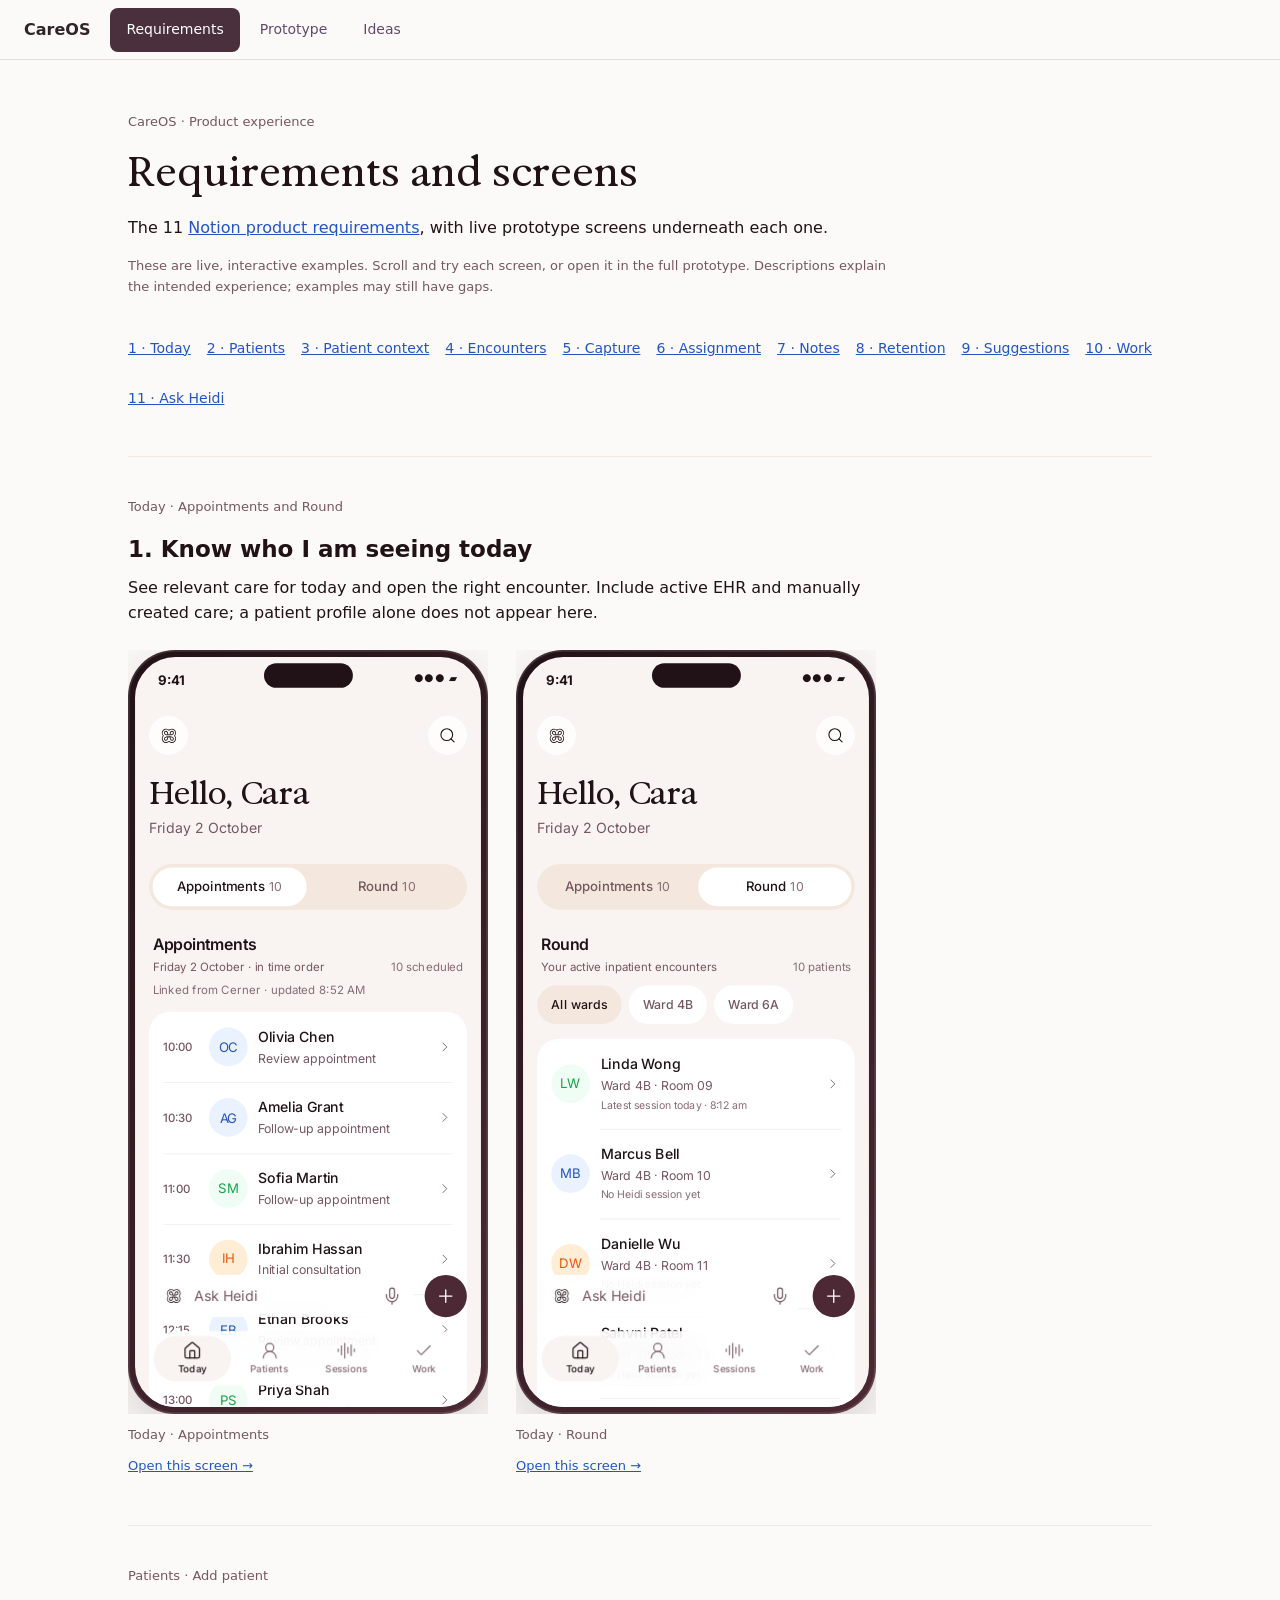
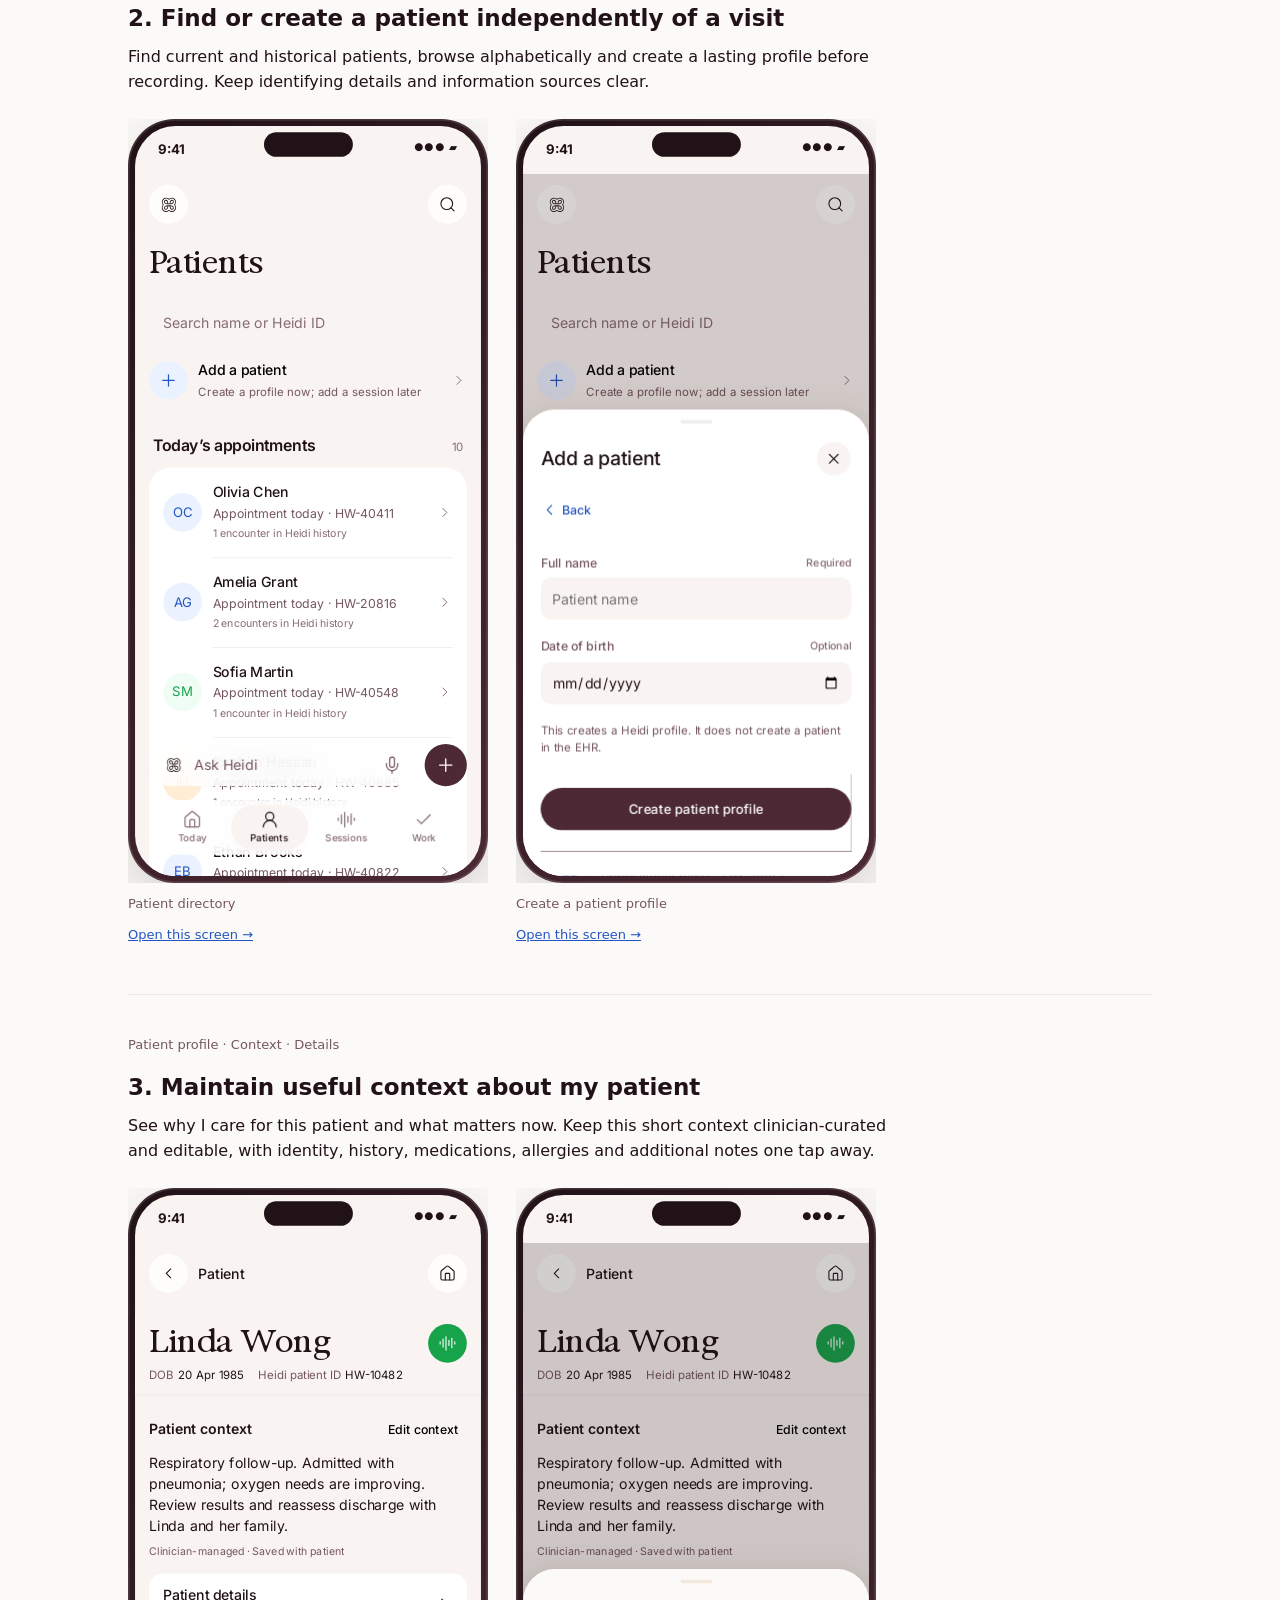
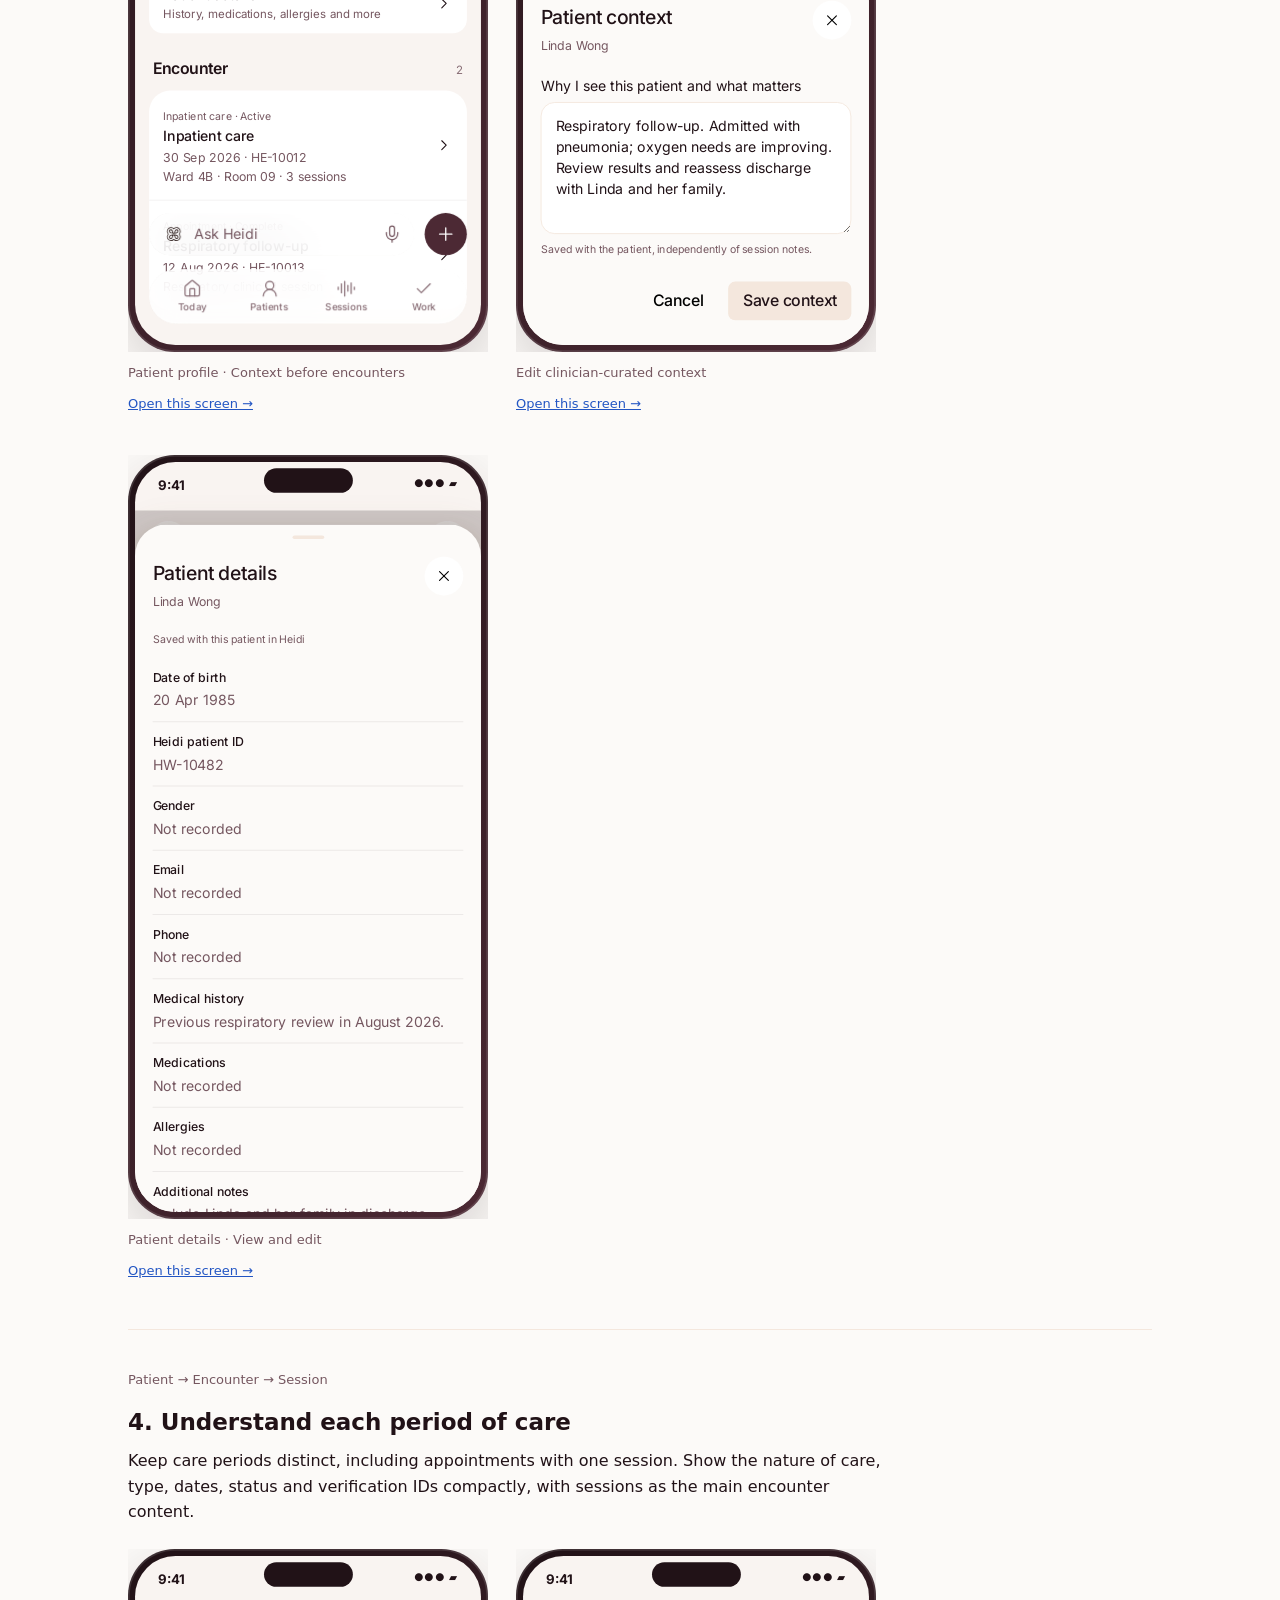
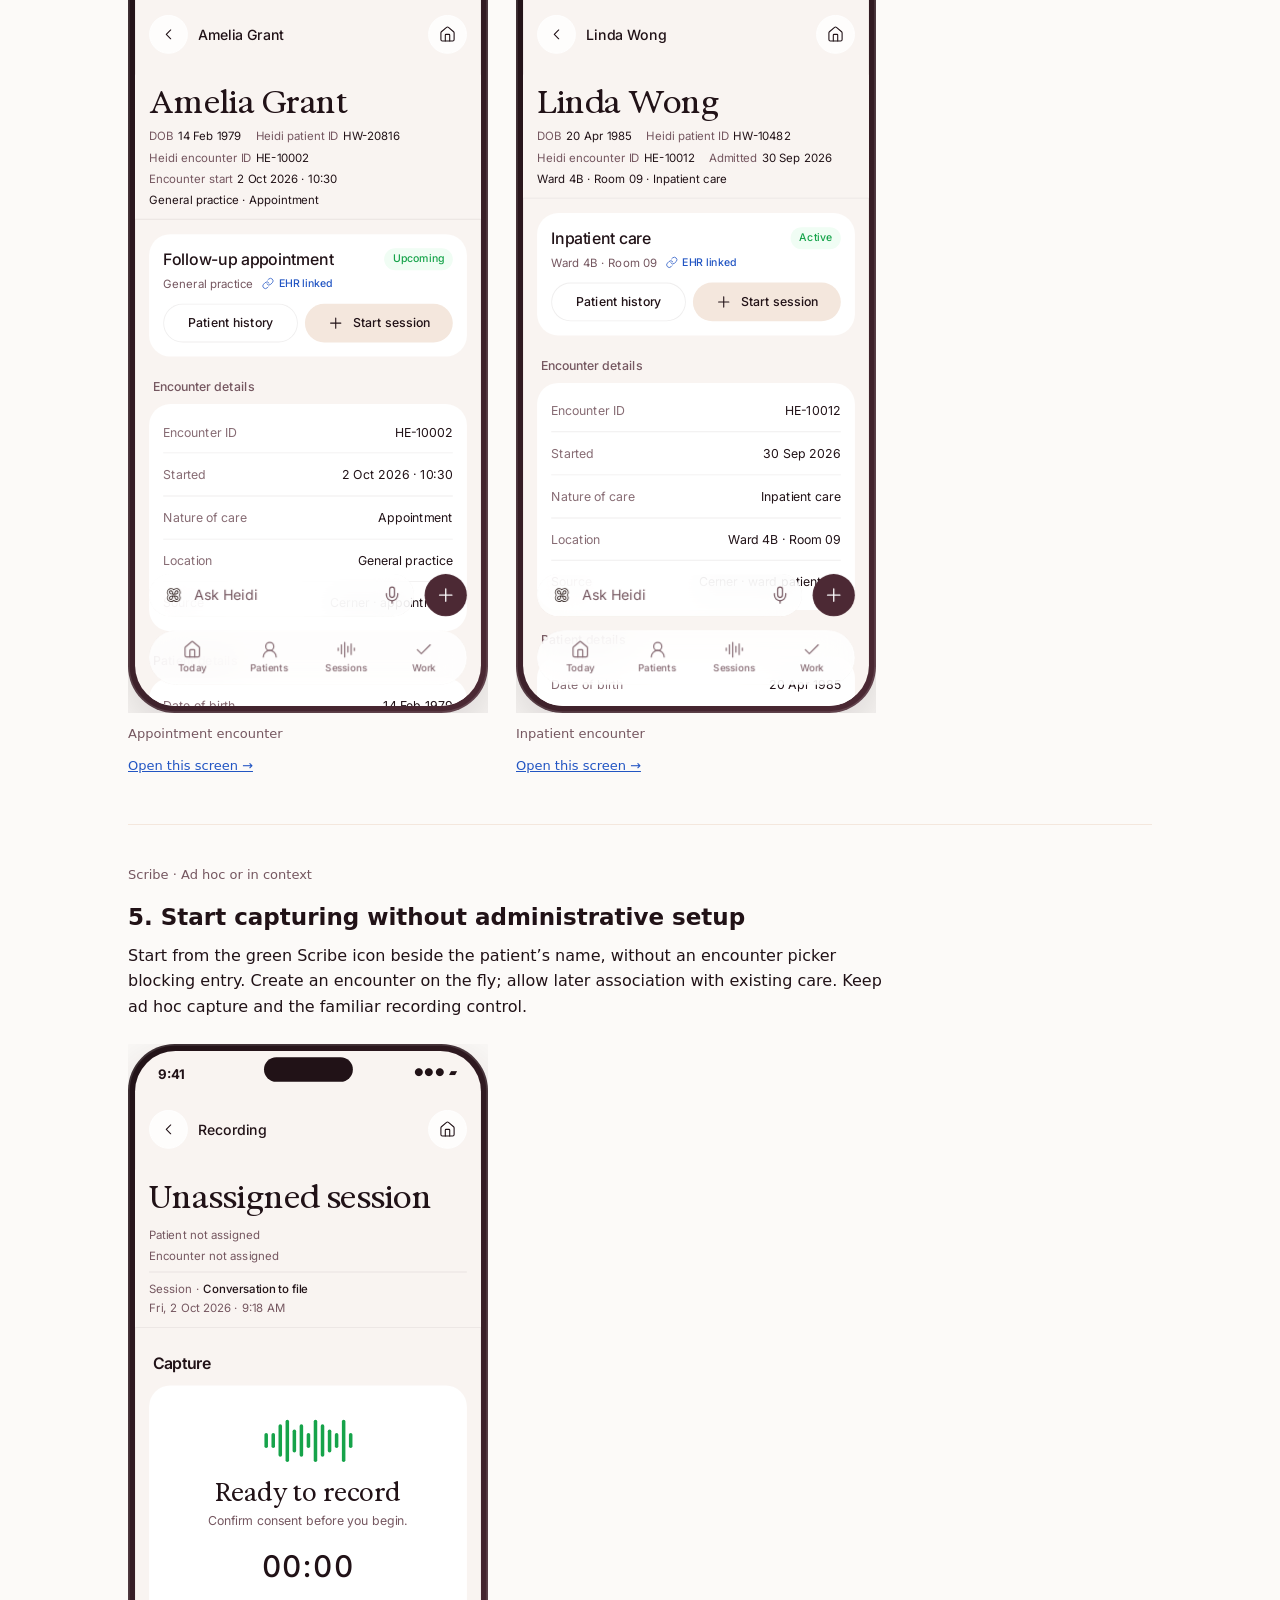
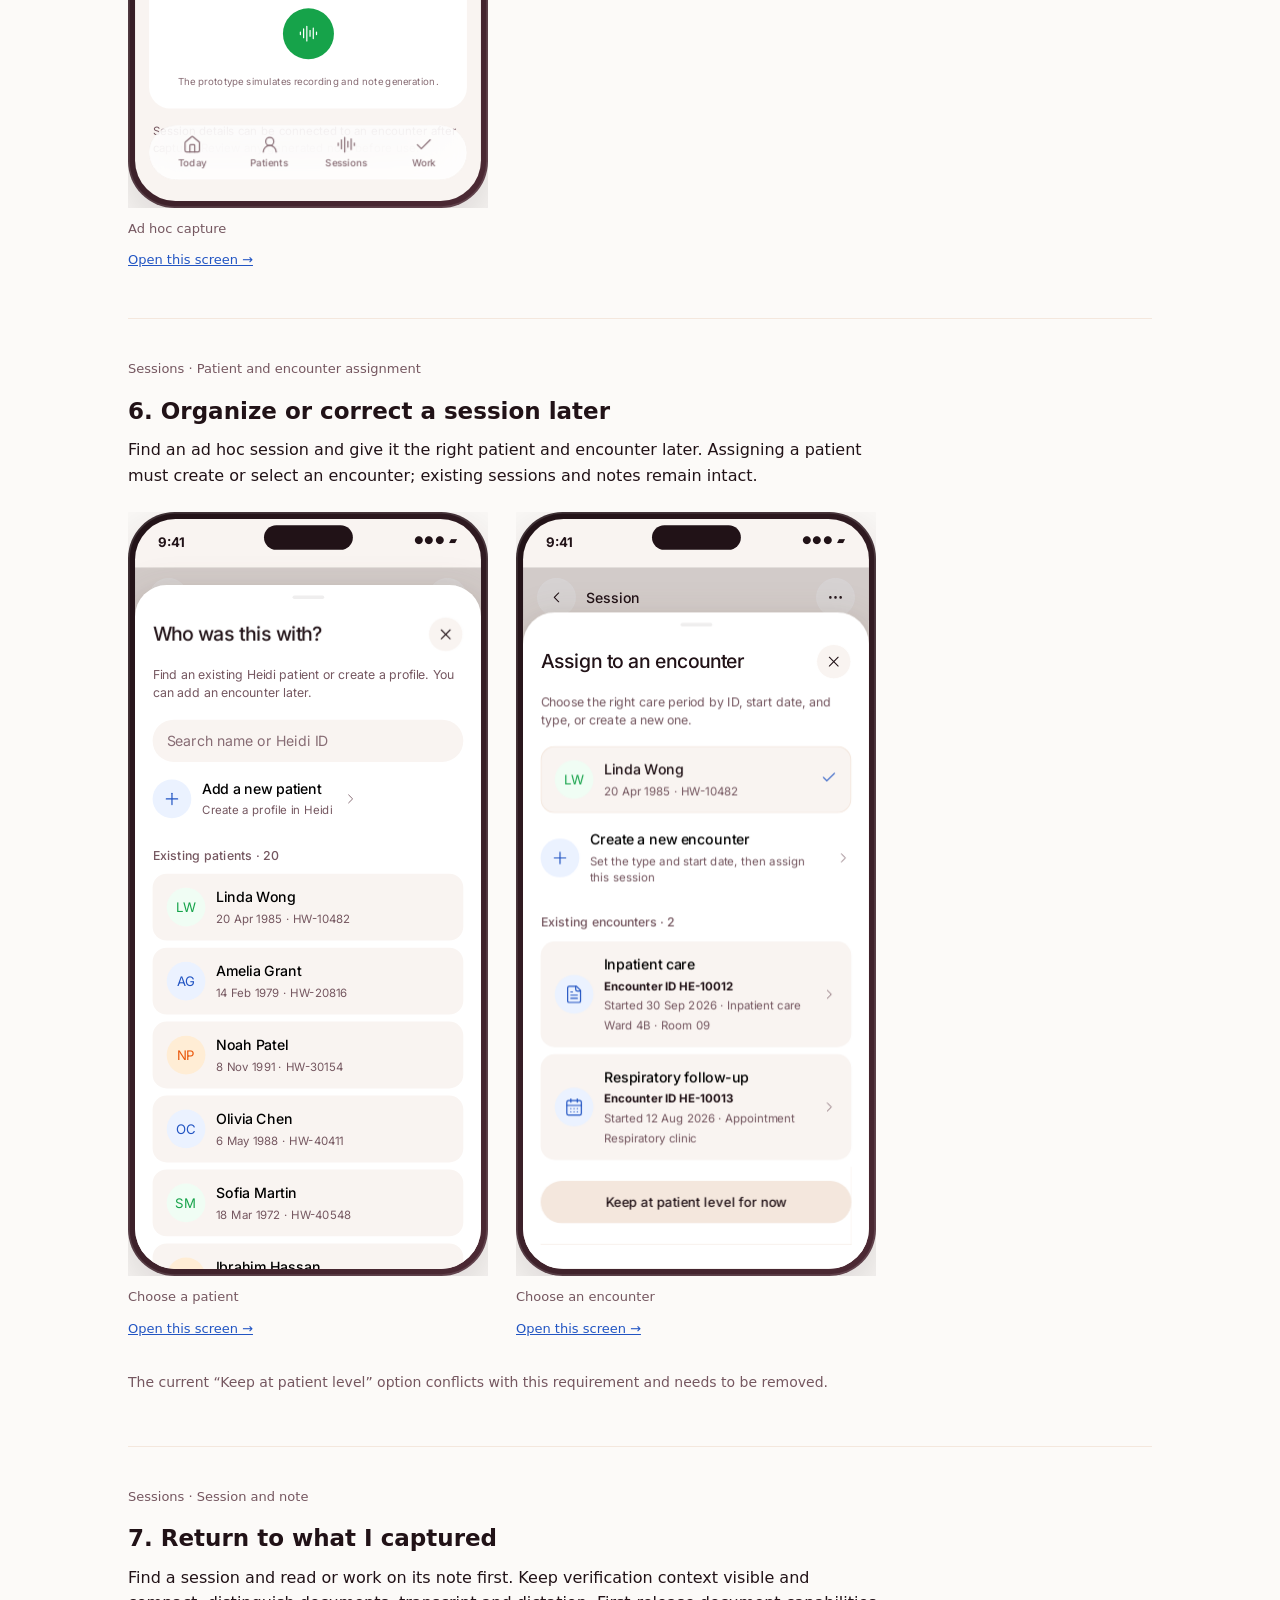
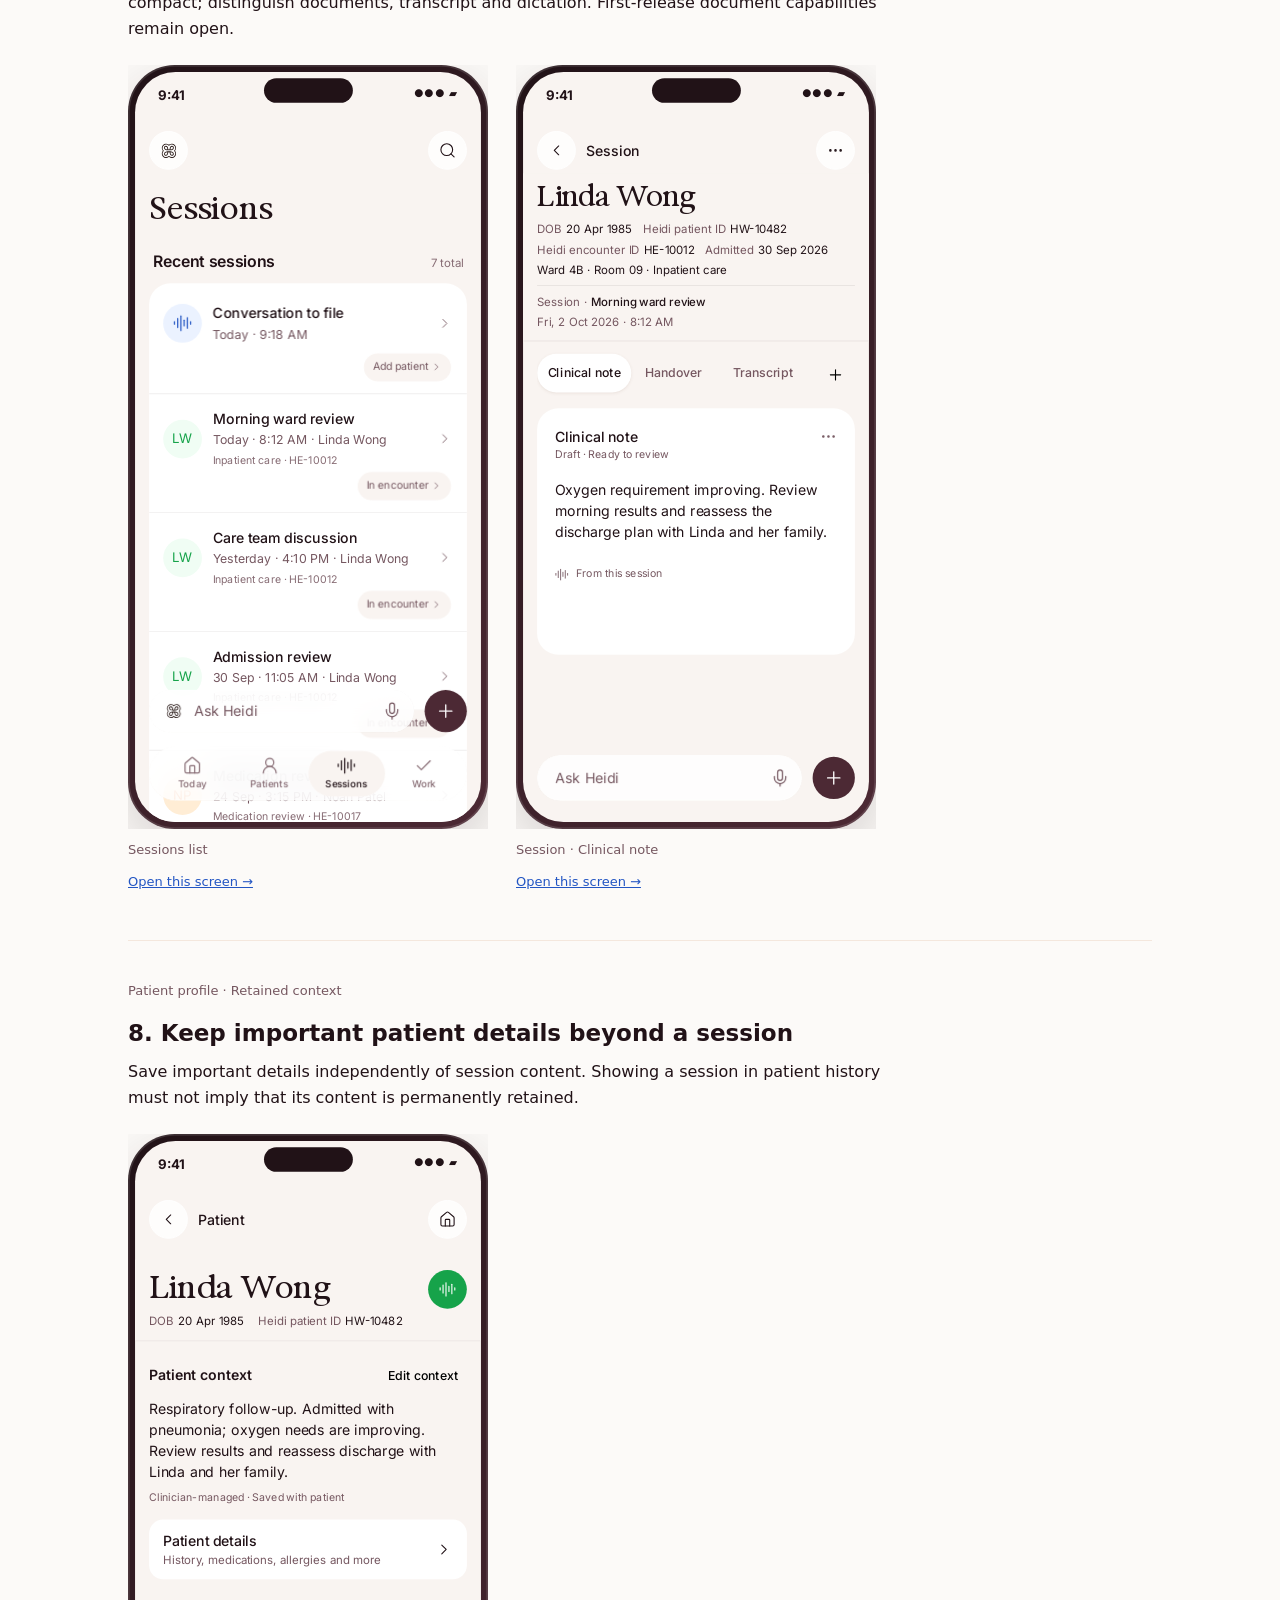
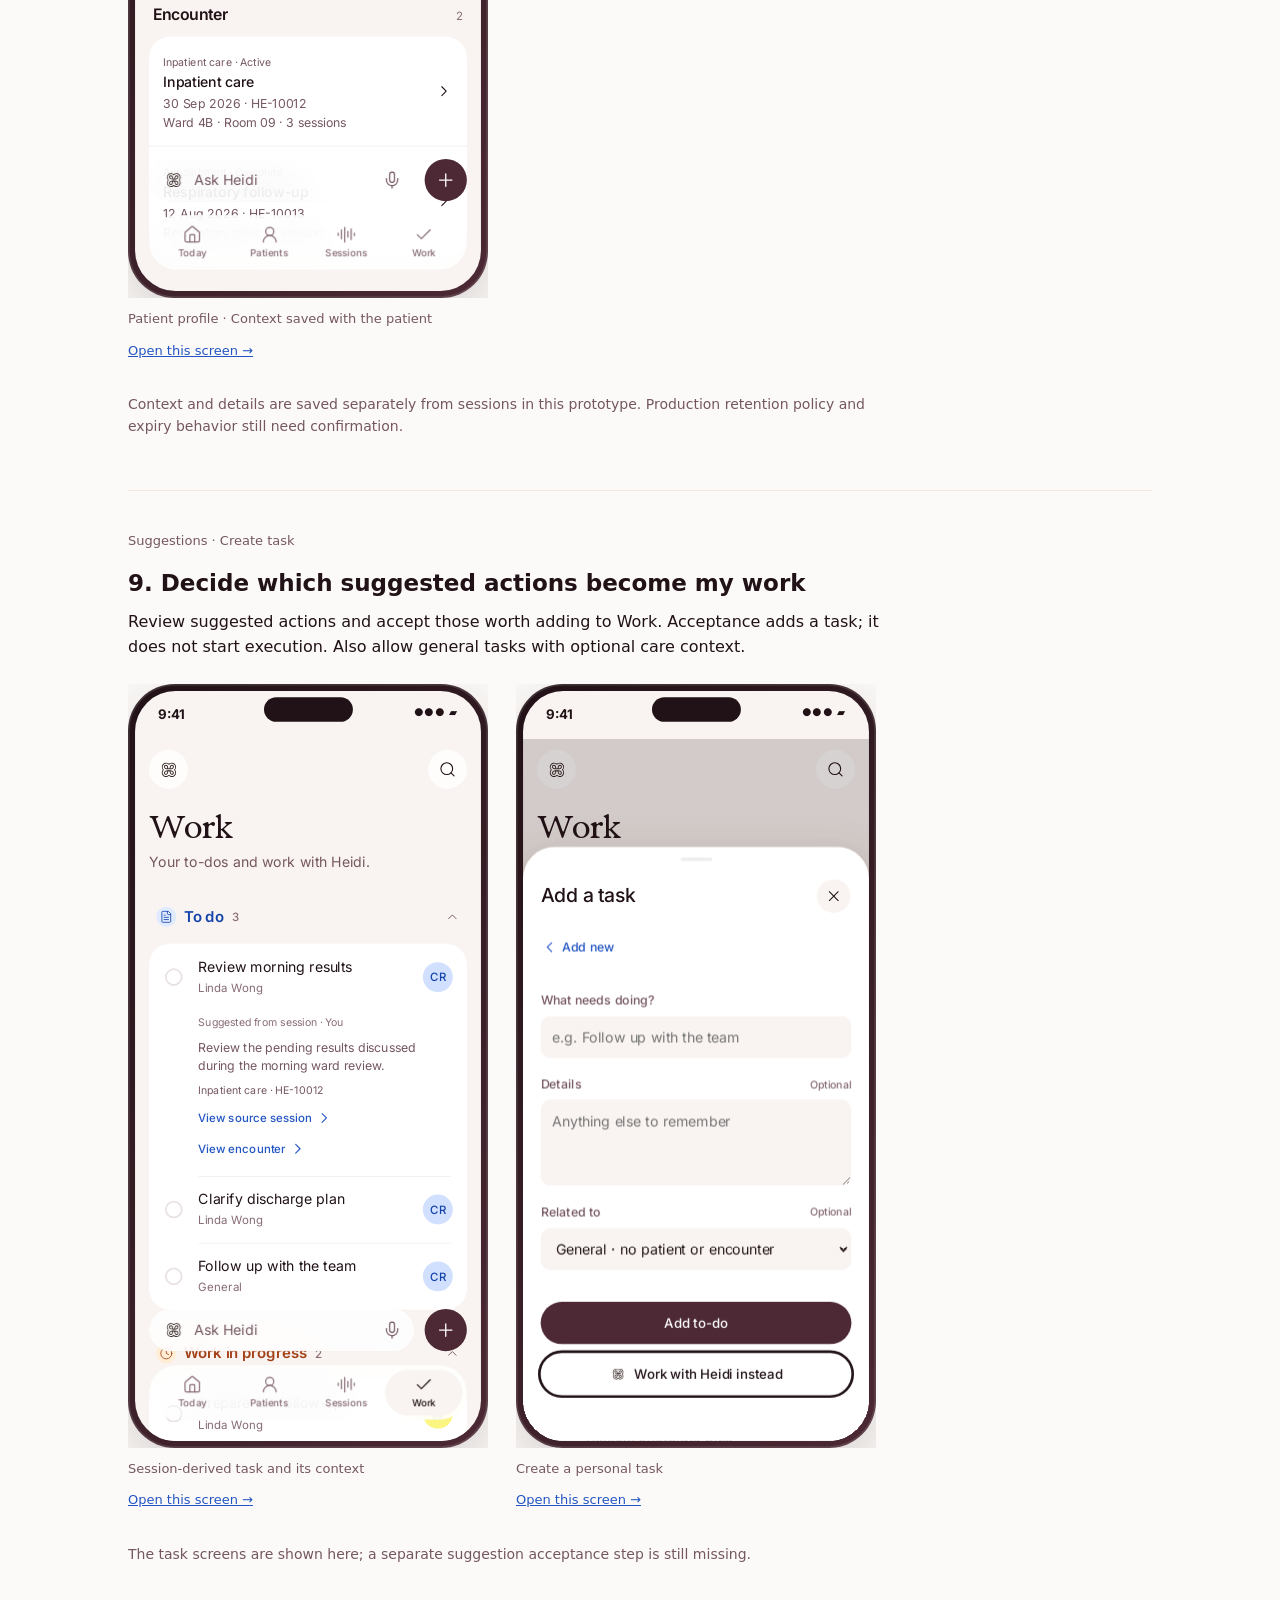
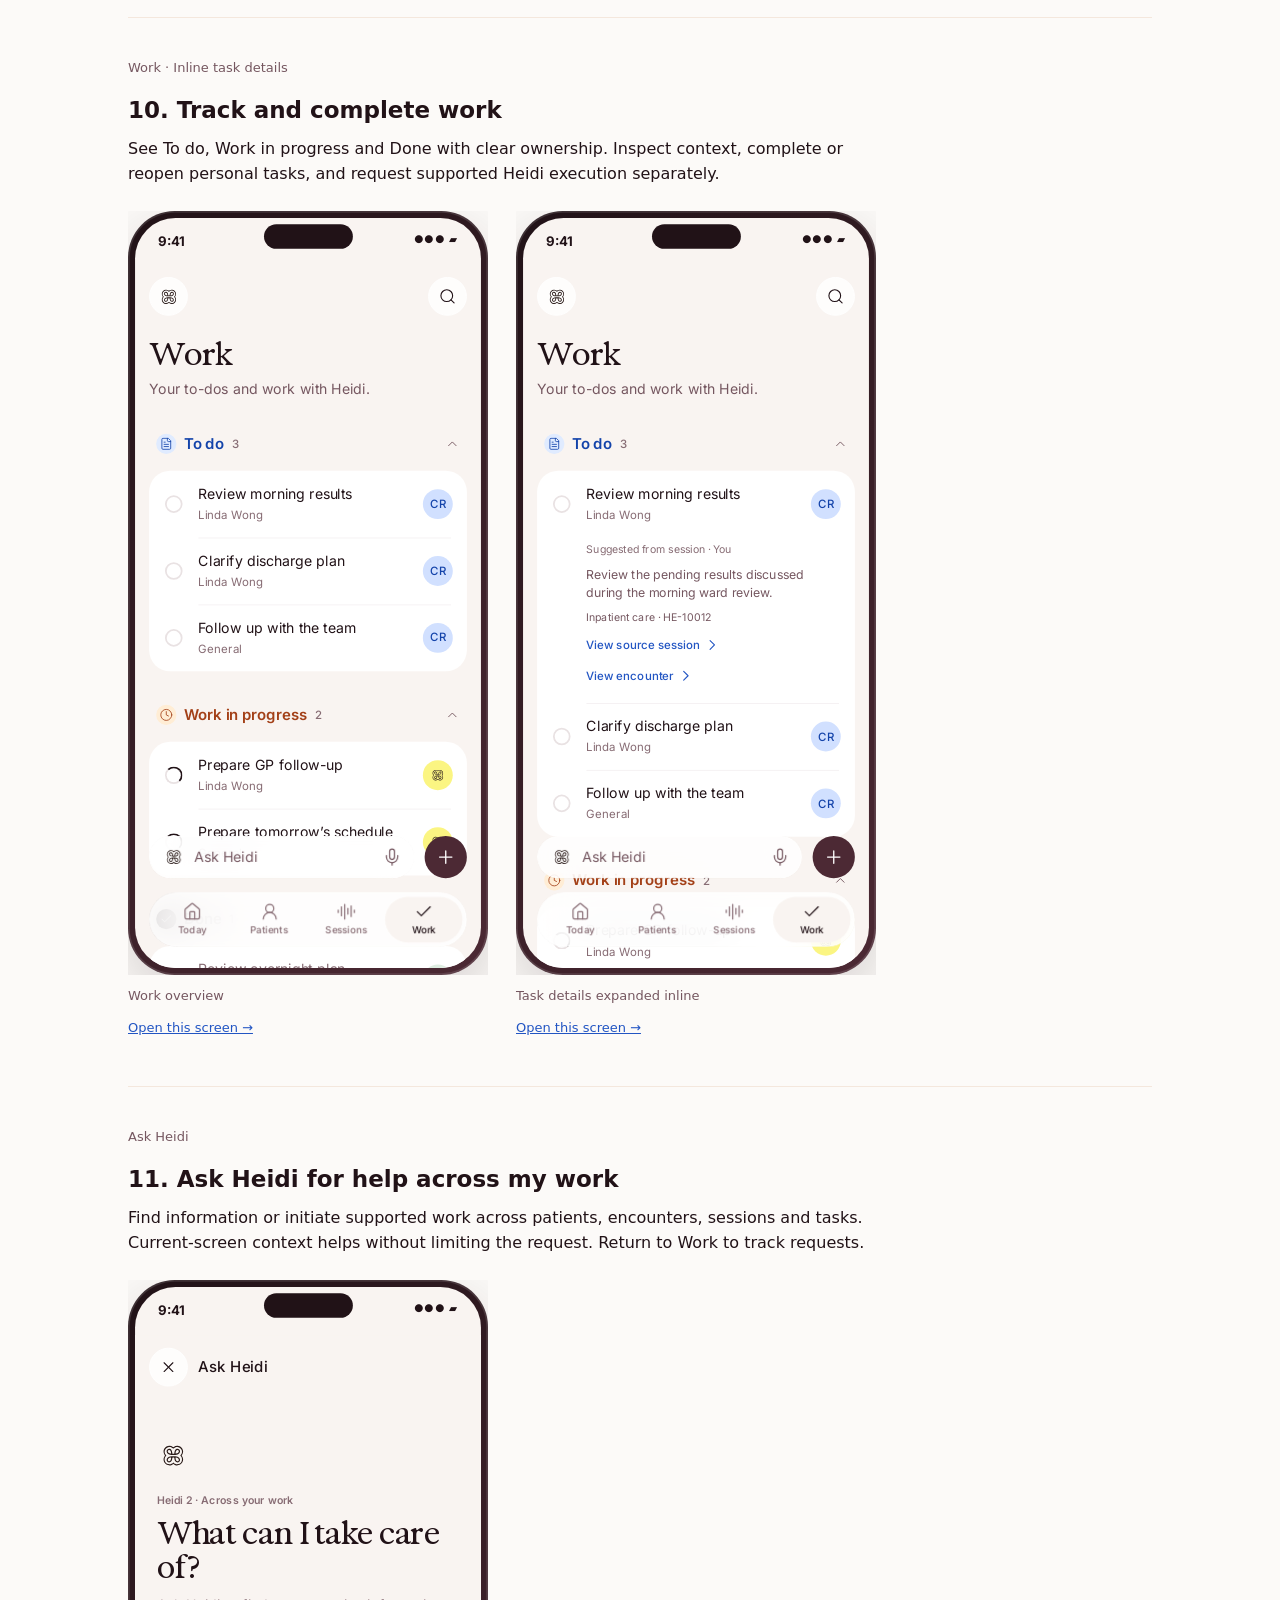
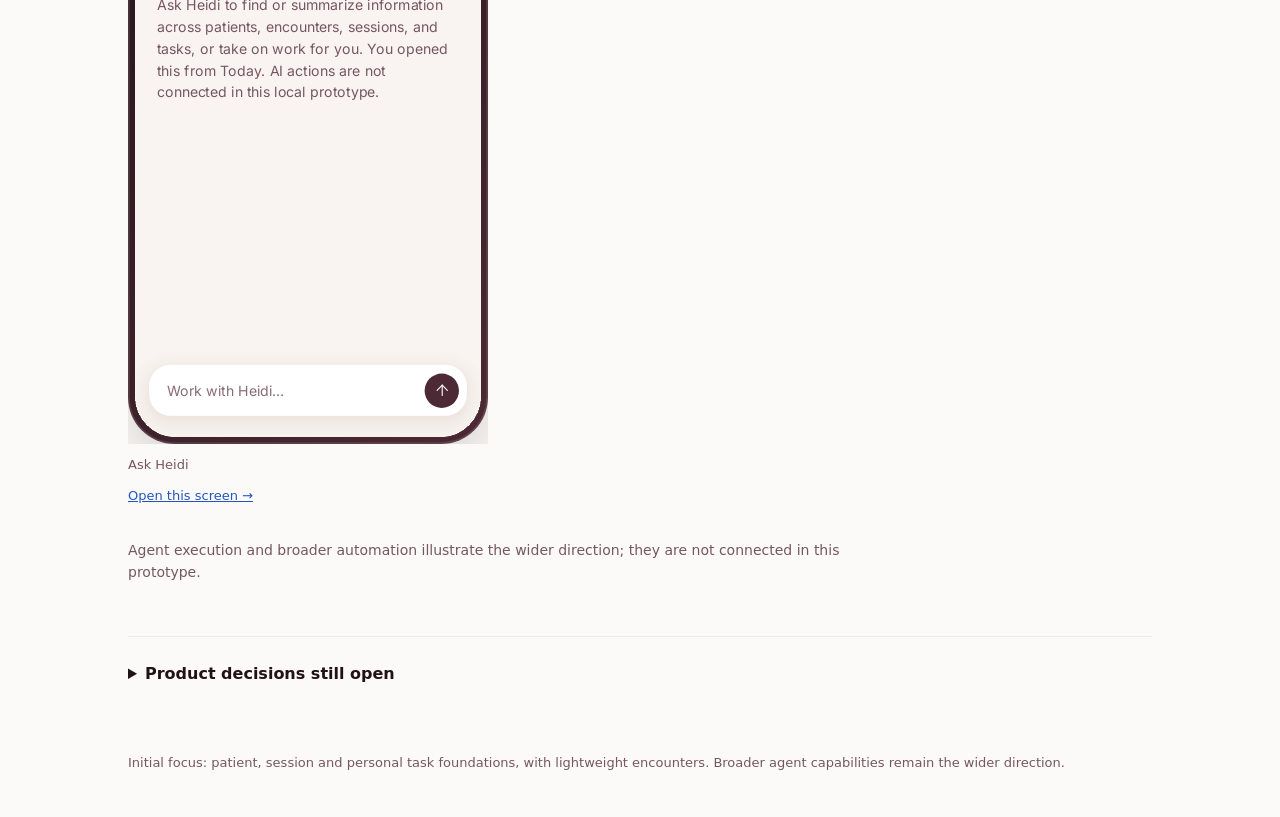
==== commit 610c5975: "Publish Ideas workspace and patient navigation explorations" ====
--- a/index.html
+++ b/index.html
@@ -1,3 +1,3 @@
 <!doctype html><html lang="en"><head><meta charset="utf-8"><meta name="viewport" content="width=device-width,initial-scale=1"><title>CareOS · Requirements and screens</title><link rel="stylesheet" href="./prototype/assets/tokens.css"><link rel="stylesheet" href="./site-nav.css"><style>
 *{box-sizing:border-box}html{scroll-padding-top:84px}body{margin:0;background:var(--color-surface-page);color:var(--color-text-primary);font:16px/1.6 var(--font-family-inter),sans-serif}main{max-width:1080px;margin:auto;padding:44px 28px}header{max-width:780px}h1{font:400 40px/1.15 var(--font-family-exposure);margin:12px 0 20px}h2{font:600 23px/1.35 var(--font-family-inter);margin:0 0 10px}p{margin:8px 0 16px}a{color:var(--color-text-link)}.eyebrow,.screens-label{font-size:13px;color:var(--color-text-secondary)}.jump{display:flex;flex-wrap:wrap;gap:6px 16px;margin:28px 0 36px}.jump a{min-height:44px;display:flex;align-items:center;font-size:14px}.requirement{border-top:1px solid var(--color-border);padding:32px 0 36px;scroll-margin-top:80px}.requirement>p{max-width:760px}.gallery{display:flex;flex-wrap:wrap;gap:28px;margin-top:24px}figure{margin:0;width:360px;max-width:100%}figure iframe{display:block;width:100%;aspect-ratio:409/868;border:0}figcaption a{display:inline-flex;align-items:center;min-height:44px}figcaption{font-size:13px;line-height:1.45;margin-top:12px;color:var(--color-text-secondary)}.status{font-size:14px;color:var(--color-text-secondary);margin-top:20px!important}details{border-top:1px solid var(--color-border);padding:24px 0}summary{min-height:44px;cursor:pointer;font-weight:600}footer{font-size:13px;color:var(--color-text-secondary);padding-top:24px}a:focus-visible,summary:focus-visible{outline:2px solid var(--color-border-focus);outline-offset:4px}@media(max-width:600px){main{padding:28px 18px}h1{font-size:32px}h2{font-size:21px}.gallery{flex-wrap:nowrap;overflow-x:auto;padding-bottom:12px;gap:18px}figure{flex:0 0 min(340px,100%)}.jump{gap:0 16px}}
-</style></head><body><nav class="site-nav" aria-label="CareOS site"><strong>CareOS</strong><div class="site-tabs"><a href="./" aria-current="page">Requirements</a><a href="./prototype/">Prototype</a></div></nav><main><header><p class="eyebrow">CareOS · Product experience</p><h1>Requirements and screens</h1><p>The 11 <a href="https://app.notion.com/p/3edca630286e80379836c2077519b0bb">Notion product requirements</a>, with live prototype screens underneath each one.</p><p class="eyebrow">These are live, interactive examples. Scroll and try each screen, or open it in the full prototype. Descriptions explain the intended experience; examples may still have gaps.</p></header><nav class="jump" aria-label="Jump to requirement"><a href="#requirement-1">1 · Today</a><a href="#requirement-2">2 · Patients</a><a href="#requirement-3">3 · Patient context</a><a href="#requirement-4">4 · Encounters</a><a href="#requirement-5">5 · Capture</a><a href="#requirement-6">6 · Assignment</a><a href="#requirement-7">7 · Notes</a><a href="#requirement-8">8 · Retention</a><a href="#requirement-9">9 · Suggestions</a><a href="#requirement-10">10 · Work</a><a href="#requirement-11">11 · Ask Heidi</a></nav><section class="requirement" id="requirement-1"><p class="screens-label">Today · Appointments and Round</p><h2>1. Know who I am seeing today</h2><p>See relevant care for today and open the right encounter. Include active EHR and manually created care; a patient profile alone does not appear here.</p><div class="gallery"><figure><iframe src="./prototype/embed.html?screen=today-appointments&amp;v=patient-profile-17" title="Today · Appointments — interactive example" loading="lazy"></iframe><figcaption>Today · Appointments<br><a href="./prototype/?screen=today-appointments">Open this screen →</a></figcaption></figure><figure><iframe src="./prototype/embed.html?screen=today-round&amp;v=patient-profile-17" title="Today · Round — interactive example" loading="lazy"></iframe><figcaption>Today · Round<br><a href="./prototype/?screen=today-round">Open this screen →</a></figcaption></figure></div></section><section class="requirement" id="requirement-2"><p class="screens-label">Patients · Add patient</p><h2>2. Find or create a patient independently of a visit</h2><p>Find current and historical patients, browse alphabetically and create a lasting profile before recording. Keep identifying details and information sources clear.</p><div class="gallery"><figure><iframe src="./prototype/embed.html?screen=patients&amp;v=patient-profile-17" title="Patient directory — interactive example" loading="lazy"></iframe><figcaption>Patient directory<br><a href="./prototype/?screen=patients">Open this screen →</a></figcaption></figure><figure><iframe src="./prototype/embed.html?screen=new-patient&amp;v=patient-profile-17" title="Create a patient profile — interactive example" loading="lazy"></iframe><figcaption>Create a patient profile<br><a href="./prototype/?screen=new-patient">Open this screen →</a></figcaption></figure></div></section><section class="requirement" id="requirement-3"><p class="screens-label">Patient profile · Context · Details</p><h2>3. Maintain useful context about my patient</h2><p>See why I care for this patient and what matters now. Keep this short context clinician-curated and editable, with identity, history, medications, allergies and additional notes one tap away.</p><div class="gallery"><figure><iframe src="./prototype/embed.html?screen=patient-history&amp;v=patient-profile-17" title="Patient profile · Context before encounters — interactive example" loading="lazy"></iframe><figcaption>Patient profile · Context before encounters<br><a href="./prototype/?screen=patient-history">Open this screen →</a></figcaption></figure><figure><iframe src="./prototype/embed.html?screen=patient-context-edit&amp;v=patient-profile-17" title="Edit clinician-curated context — interactive example" loading="lazy"></iframe><figcaption>Edit clinician-curated context<br><a href="./prototype/?screen=patient-context-edit">Open this screen →</a></figcaption></figure><figure><iframe src="./prototype/embed.html?screen=patient-details&amp;v=patient-profile-17" title="Patient details · View and edit — interactive example" loading="lazy"></iframe><figcaption>Patient details · View and edit<br><a href="./prototype/?screen=patient-details">Open this screen →</a></figcaption></figure></div></section><section class="requirement" id="requirement-4"><p class="screens-label">Patient → Encounter → Session</p><h2>4. Understand each period of care</h2><p>Keep care periods distinct, including appointments with one session. Show the nature of care, type, dates, status and verification IDs compactly, with sessions as the main encounter content.</p><div class="gallery"><figure><iframe src="./prototype/embed.html?screen=appointment&amp;v=patient-profile-17" title="Appointment encounter — interactive example" loading="lazy"></iframe><figcaption>Appointment encounter<br><a href="./prototype/?screen=appointment">Open this screen →</a></figcaption></figure><figure><iframe src="./prototype/embed.html?screen=inpatient&amp;v=patient-profile-17" title="Inpatient encounter — interactive example" loading="lazy"></iframe><figcaption>Inpatient encounter<br><a href="./prototype/?screen=inpatient">Open this screen →</a></figcaption></figure></div></section><section class="requirement" id="requirement-5"><p class="screens-label">Scribe · Ad hoc or in context</p><h2>5. Start capturing without administrative setup</h2><p>Start from the green Scribe icon beside the patient’s name, without an encounter picker blocking entry. Create an encounter on the fly; allow later association with existing care. Keep ad hoc capture and the familiar recording control.</p><div class="gallery"><figure><iframe src="./prototype/embed.html?screen=capture&amp;v=patient-profile-17" title="Ad hoc capture — interactive example" loading="lazy"></iframe><figcaption>Ad hoc capture<br><a href="./prototype/?screen=capture">Open this screen →</a></figcaption></figure></div></section><section class="requirement" id="requirement-6"><p class="screens-label">Sessions · Patient and encounter assignment</p><h2>6. Organize or correct a session later</h2><p>Find an ad hoc session and give it the right patient and encounter later. Assigning a patient must create or select an encounter; existing sessions and notes remain intact.</p><div class="gallery"><figure><iframe src="./prototype/embed.html?screen=assign-patient&amp;v=patient-profile-17" title="Choose a patient — interactive example" loading="lazy"></iframe><figcaption>Choose a patient<br><a href="./prototype/?screen=assign-patient">Open this screen →</a></figcaption></figure><figure><iframe src="./prototype/embed.html?screen=assign-encounter&amp;v=patient-profile-17" title="Choose an encounter — interactive example" loading="lazy"></iframe><figcaption>Choose an encounter<br><a href="./prototype/?screen=assign-encounter">Open this screen →</a></figcaption></figure></div><p class="status">The current “Keep at patient level” option conflicts with this requirement and needs to be removed.</p></section><section class="requirement" id="requirement-7"><p class="screens-label">Sessions · Session and note</p><h2>7. Return to what I captured</h2><p>Find a session and read or work on its note first. Keep verification context visible and compact; distinguish documents, transcript and dictation. First-release document capabilities remain open.</p><div class="gallery"><figure><iframe src="./prototype/embed.html?screen=sessions&amp;v=patient-profile-17" title="Sessions list — interactive example" loading="lazy"></iframe><figcaption>Sessions list<br><a href="./prototype/?screen=sessions">Open this screen →</a></figcaption></figure><figure><iframe src="./prototype/embed.html?screen=session-linked&amp;v=patient-profile-17" title="Session · Clinical note — interactive example" loading="lazy"></iframe><figcaption>Session · Clinical note<br><a href="./prototype/?screen=session-linked">Open this screen →</a></figcaption></figure></div></section><section class="requirement" id="requirement-8"><p class="screens-label">Patient profile · Retained context</p><h2>8. Keep important patient details beyond a session</h2><p>Save important details independently of session content. Showing a session in patient history must not imply that its content is permanently retained.</p><div class="gallery"><figure><iframe src="./prototype/embed.html?screen=patient-history&amp;v=patient-profile-17" title="Patient profile · Context saved with the patient — interactive example" loading="lazy"></iframe><figcaption>Patient profile · Context saved with the patient<br><a href="./prototype/?screen=patient-history">Open this screen →</a></figcaption></figure></div><p class="status">Context and details are saved separately from sessions in this prototype. Production retention policy and expiry behavior still need confirmation.</p></section><section class="requirement" id="requirement-9"><p class="screens-label">Suggestions · Create task</p><h2>9. Decide which suggested actions become my work</h2><p>Review suggested actions and accept those worth adding to Work. Acceptance adds a task; it does not start execution. Also allow general tasks with optional care context.</p><div class="gallery"><figure><iframe src="./prototype/embed.html?screen=todo-detail&amp;v=patient-profile-17" title="Session-derived task and its context — interactive example" loading="lazy"></iframe><figcaption>Session-derived task and its context<br><a href="./prototype/?screen=todo-detail">Open this screen →</a></figcaption></figure><figure><iframe src="./prototype/embed.html?screen=new-work&amp;v=patient-profile-17" title="Create a personal task — interactive example" loading="lazy"></iframe><figcaption>Create a personal task<br><a href="./prototype/?screen=new-work">Open this screen →</a></figcaption></figure></div><p class="status">The task screens are shown here; a separate suggestion acceptance step is still missing.</p></section><section class="requirement" id="requirement-10"><p class="screens-label">Work · Inline task details</p><h2>10. Track and complete work</h2><p>See To do, Work in progress and Done with clear ownership. Inspect context, complete or reopen personal tasks, and request supported Heidi execution separately.</p><div class="gallery"><figure><iframe src="./prototype/embed.html?screen=work&amp;v=patient-profile-17" title="Work overview — interactive example" loading="lazy"></iframe><figcaption>Work overview<br><a href="./prototype/?screen=work">Open this screen →</a></figcaption></figure><figure><iframe src="./prototype/embed.html?screen=todo-detail&amp;v=patient-profile-17" title="Task details expanded inline — interactive example" loading="lazy"></iframe><figcaption>Task details expanded inline<br><a href="./prototype/?screen=todo-detail">Open this screen →</a></figcaption></figure></div></section><section class="requirement" id="requirement-11"><p class="screens-label">Ask Heidi</p><h2>11. Ask Heidi for help across my work</h2><p>Find information or initiate supported work across patients, encounters, sessions and tasks. Current-screen context helps without limiting the request. Return to Work to track requests.</p><div class="gallery"><figure><iframe src="./prototype/embed.html?screen=ask-heidi&amp;v=patient-profile-17" title="Ask Heidi — interactive example" loading="lazy"></iframe><figcaption>Ask Heidi<br><a href="./prototype/?screen=ask-heidi">Open this screen →</a></figcaption></figure></div><p class="status">Agent execution and broader automation illustrate the wider direction; they are not connected in this prototype.</p></section><details><summary>Product decisions still open</summary><p>Search scope, first-release document capabilities, retention, task context, encounter lifecycle and later EHR association remain open in the <a href="https://app.notion.com/p/3edca630286e80379836c2077519b0bb">PRD</a>. EHR note delivery is outside this design pass.</p></details><footer>Initial focus: patient, session and personal task foundations, with lightweight encounters. Broader agent capabilities remain the wider direction.</footer></main></body></html>+</style></head><body><nav class="site-nav" aria-label="CareOS site"><strong>CareOS</strong><div class="site-tabs"><a href="./" aria-current="page">Requirements</a><a href="./prototype/?view=prototype">Prototype</a><a href="./prototype/?view=ideas">Ideas</a></div></nav><main><header><p class="eyebrow">CareOS · Product experience</p><h1>Requirements and screens</h1><p>The 11 <a href="https://app.notion.com/p/3edca630286e80379836c2077519b0bb">Notion product requirements</a>, with live prototype screens underneath each one.</p><p class="eyebrow">These are live, interactive examples. Scroll and try each screen, or open it in the full prototype. Descriptions explain the intended experience; examples may still have gaps.</p></header><nav class="jump" aria-label="Jump to requirement"><a href="#requirement-1">1 · Today</a><a href="#requirement-2">2 · Patients</a><a href="#requirement-3">3 · Patient context</a><a href="#requirement-4">4 · Encounters</a><a href="#requirement-5">5 · Capture</a><a href="#requirement-6">6 · Assignment</a><a href="#requirement-7">7 · Notes</a><a href="#requirement-8">8 · Retention</a><a href="#requirement-9">9 · Suggestions</a><a href="#requirement-10">10 · Work</a><a href="#requirement-11">11 · Ask Heidi</a></nav><section class="requirement" id="requirement-1"><p class="screens-label">Today · Appointments and Round</p><h2>1. Know who I am seeing today</h2><p>See relevant care for today and open the right encounter. Include active EHR and manually created care; a patient profile alone does not appear here.</p><div class="gallery"><figure><iframe src="./prototype/embed.html?screen=today-appointments&amp;v=patient-profile-17" title="Today · Appointments — interactive example" loading="lazy"></iframe><figcaption>Today · Appointments<br><a href="./prototype/?screen=today-appointments">Open this screen →</a></figcaption></figure><figure><iframe src="./prototype/embed.html?screen=today-round&amp;v=patient-profile-17" title="Today · Round — interactive example" loading="lazy"></iframe><figcaption>Today · Round<br><a href="./prototype/?screen=today-round">Open this screen →</a></figcaption></figure></div></section><section class="requirement" id="requirement-2"><p class="screens-label">Patients · Add patient</p><h2>2. Find or create a patient independently of a visit</h2><p>Find current and historical patients, browse alphabetically and create a lasting profile before recording. Keep identifying details and information sources clear.</p><div class="gallery"><figure><iframe src="./prototype/embed.html?screen=patients&amp;v=patient-profile-17" title="Patient directory — interactive example" loading="lazy"></iframe><figcaption>Patient directory<br><a href="./prototype/?screen=patients">Open this screen →</a></figcaption></figure><figure><iframe src="./prototype/embed.html?screen=new-patient&amp;v=patient-profile-17" title="Create a patient profile — interactive example" loading="lazy"></iframe><figcaption>Create a patient profile<br><a href="./prototype/?screen=new-patient">Open this screen →</a></figcaption></figure></div></section><section class="requirement" id="requirement-3"><p class="screens-label">Patient profile · Context · Details</p><h2>3. Maintain useful context about my patient</h2><p>See why I care for this patient and what matters now. Keep this short context clinician-curated and editable, with identity, history, medications, allergies and additional notes one tap away.</p><div class="gallery"><figure><iframe src="./prototype/embed.html?screen=patient-history&amp;v=patient-profile-17" title="Patient profile · Context before encounters — interactive example" loading="lazy"></iframe><figcaption>Patient profile · Context before encounters<br><a href="./prototype/?screen=patient-history">Open this screen →</a></figcaption></figure><figure><iframe src="./prototype/embed.html?screen=patient-context-edit&amp;v=patient-profile-17" title="Edit clinician-curated context — interactive example" loading="lazy"></iframe><figcaption>Edit clinician-curated context<br><a href="./prototype/?screen=patient-context-edit">Open this screen →</a></figcaption></figure><figure><iframe src="./prototype/embed.html?screen=patient-details&amp;v=patient-profile-17" title="Patient details · View and edit — interactive example" loading="lazy"></iframe><figcaption>Patient details · View and edit<br><a href="./prototype/?screen=patient-details">Open this screen →</a></figcaption></figure></div></section><section class="requirement" id="requirement-4"><p class="screens-label">Patient → Encounter → Session</p><h2>4. Understand each period of care</h2><p>Keep care periods distinct, including appointments with one session. Show the nature of care, type, dates, status and verification IDs compactly, with sessions as the main encounter content.</p><div class="gallery"><figure><iframe src="./prototype/embed.html?screen=appointment&amp;v=patient-profile-17" title="Appointment encounter — interactive example" loading="lazy"></iframe><figcaption>Appointment encounter<br><a href="./prototype/?screen=appointment">Open this screen →</a></figcaption></figure><figure><iframe src="./prototype/embed.html?screen=inpatient&amp;v=patient-profile-17" title="Inpatient encounter — interactive example" loading="lazy"></iframe><figcaption>Inpatient encounter<br><a href="./prototype/?screen=inpatient">Open this screen →</a></figcaption></figure></div></section><section class="requirement" id="requirement-5"><p class="screens-label">Scribe · Ad hoc or in context</p><h2>5. Start capturing without administrative setup</h2><p>Start from the green Scribe icon beside the patient’s name, without an encounter picker blocking entry. Create an encounter on the fly; allow later association with existing care. Keep ad hoc capture and the familiar recording control.</p><div class="gallery"><figure><iframe src="./prototype/embed.html?screen=capture&amp;v=patient-profile-17" title="Ad hoc capture — interactive example" loading="lazy"></iframe><figcaption>Ad hoc capture<br><a href="./prototype/?screen=capture">Open this screen →</a></figcaption></figure></div></section><section class="requirement" id="requirement-6"><p class="screens-label">Sessions · Patient and encounter assignment</p><h2>6. Organize or correct a session later</h2><p>Find an ad hoc session and give it the right patient and encounter later. Assigning a patient must create or select an encounter; existing sessions and notes remain intact.</p><div class="gallery"><figure><iframe src="./prototype/embed.html?screen=assign-patient&amp;v=patient-profile-17" title="Choose a patient — interactive example" loading="lazy"></iframe><figcaption>Choose a patient<br><a href="./prototype/?screen=assign-patient">Open this screen →</a></figcaption></figure><figure><iframe src="./prototype/embed.html?screen=assign-encounter&amp;v=patient-profile-17" title="Choose an encounter — interactive example" loading="lazy"></iframe><figcaption>Choose an encounter<br><a href="./prototype/?screen=assign-encounter">Open this screen →</a></figcaption></figure></div><p class="status">The current “Keep at patient level” option conflicts with this requirement and needs to be removed.</p></section><section class="requirement" id="requirement-7"><p class="screens-label">Sessions · Session and note</p><h2>7. Return to what I captured</h2><p>Find a session and read or work on its note first. Keep verification context visible and compact; distinguish documents, transcript and dictation. First-release document capabilities remain open.</p><div class="gallery"><figure><iframe src="./prototype/embed.html?screen=sessions&amp;v=patient-profile-17" title="Sessions list — interactive example" loading="lazy"></iframe><figcaption>Sessions list<br><a href="./prototype/?screen=sessions">Open this screen →</a></figcaption></figure><figure><iframe src="./prototype/embed.html?screen=session-linked&amp;v=patient-profile-17" title="Session · Clinical note — interactive example" loading="lazy"></iframe><figcaption>Session · Clinical note<br><a href="./prototype/?screen=session-linked">Open this screen →</a></figcaption></figure></div></section><section class="requirement" id="requirement-8"><p class="screens-label">Patient profile · Retained context</p><h2>8. Keep important patient details beyond a session</h2><p>Save important details independently of session content. Showing a session in patient history must not imply that its content is permanently retained.</p><div class="gallery"><figure><iframe src="./prototype/embed.html?screen=patient-history&amp;v=patient-profile-17" title="Patient profile · Context saved with the patient — interactive example" loading="lazy"></iframe><figcaption>Patient profile · Context saved with the patient<br><a href="./prototype/?screen=patient-history">Open this screen →</a></figcaption></figure></div><p class="status">Context and details are saved separately from sessions in this prototype. Production retention policy and expiry behavior still need confirmation.</p></section><section class="requirement" id="requirement-9"><p class="screens-label">Suggestions · Create task</p><h2>9. Decide which suggested actions become my work</h2><p>Review suggested actions and accept those worth adding to Work. Acceptance adds a task; it does not start execution. Also allow general tasks with optional care context.</p><div class="gallery"><figure><iframe src="./prototype/embed.html?screen=todo-detail&amp;v=patient-profile-17" title="Session-derived task and its context — interactive example" loading="lazy"></iframe><figcaption>Session-derived task and its context<br><a href="./prototype/?screen=todo-detail">Open this screen →</a></figcaption></figure><figure><iframe src="./prototype/embed.html?screen=new-work&amp;v=patient-profile-17" title="Create a personal task — interactive example" loading="lazy"></iframe><figcaption>Create a personal task<br><a href="./prototype/?screen=new-work">Open this screen →</a></figcaption></figure></div><p class="status">The task screens are shown here; a separate suggestion acceptance step is still missing.</p></section><section class="requirement" id="requirement-10"><p class="screens-label">Work · Inline task details</p><h2>10. Track and complete work</h2><p>See To do, Work in progress and Done with clear ownership. Inspect context, complete or reopen personal tasks, and request supported Heidi execution separately.</p><div class="gallery"><figure><iframe src="./prototype/embed.html?screen=work&amp;v=patient-profile-17" title="Work overview — interactive example" loading="lazy"></iframe><figcaption>Work overview<br><a href="./prototype/?screen=work">Open this screen →</a></figcaption></figure><figure><iframe src="./prototype/embed.html?screen=todo-detail&amp;v=patient-profile-17" title="Task details expanded inline — interactive example" loading="lazy"></iframe><figcaption>Task details expanded inline<br><a href="./prototype/?screen=todo-detail">Open this screen →</a></figcaption></figure></div></section><section class="requirement" id="requirement-11"><p class="screens-label">Ask Heidi</p><h2>11. Ask Heidi for help across my work</h2><p>Find information or initiate supported work across patients, encounters, sessions and tasks. Current-screen context helps without limiting the request. Return to Work to track requests.</p><div class="gallery"><figure><iframe src="./prototype/embed.html?screen=ask-heidi&amp;v=patient-profile-17" title="Ask Heidi — interactive example" loading="lazy"></iframe><figcaption>Ask Heidi<br><a href="./prototype/?screen=ask-heidi">Open this screen →</a></figcaption></figure></div><p class="status">Agent execution and broader automation illustrate the wider direction; they are not connected in this prototype.</p></section><details><summary>Product decisions still open</summary><p>Search scope, first-release document capabilities, retention, task context, encounter lifecycle and later EHR association remain open in the <a href="https://app.notion.com/p/3edca630286e80379836c2077519b0bb">PRD</a>. EHR note delivery is outside this design pass.</p></details><footer>Initial focus: patient, session and personal task foundations, with lightweight encounters. Broader agent capabilities remain the wider direction.</footer></main></body></html>
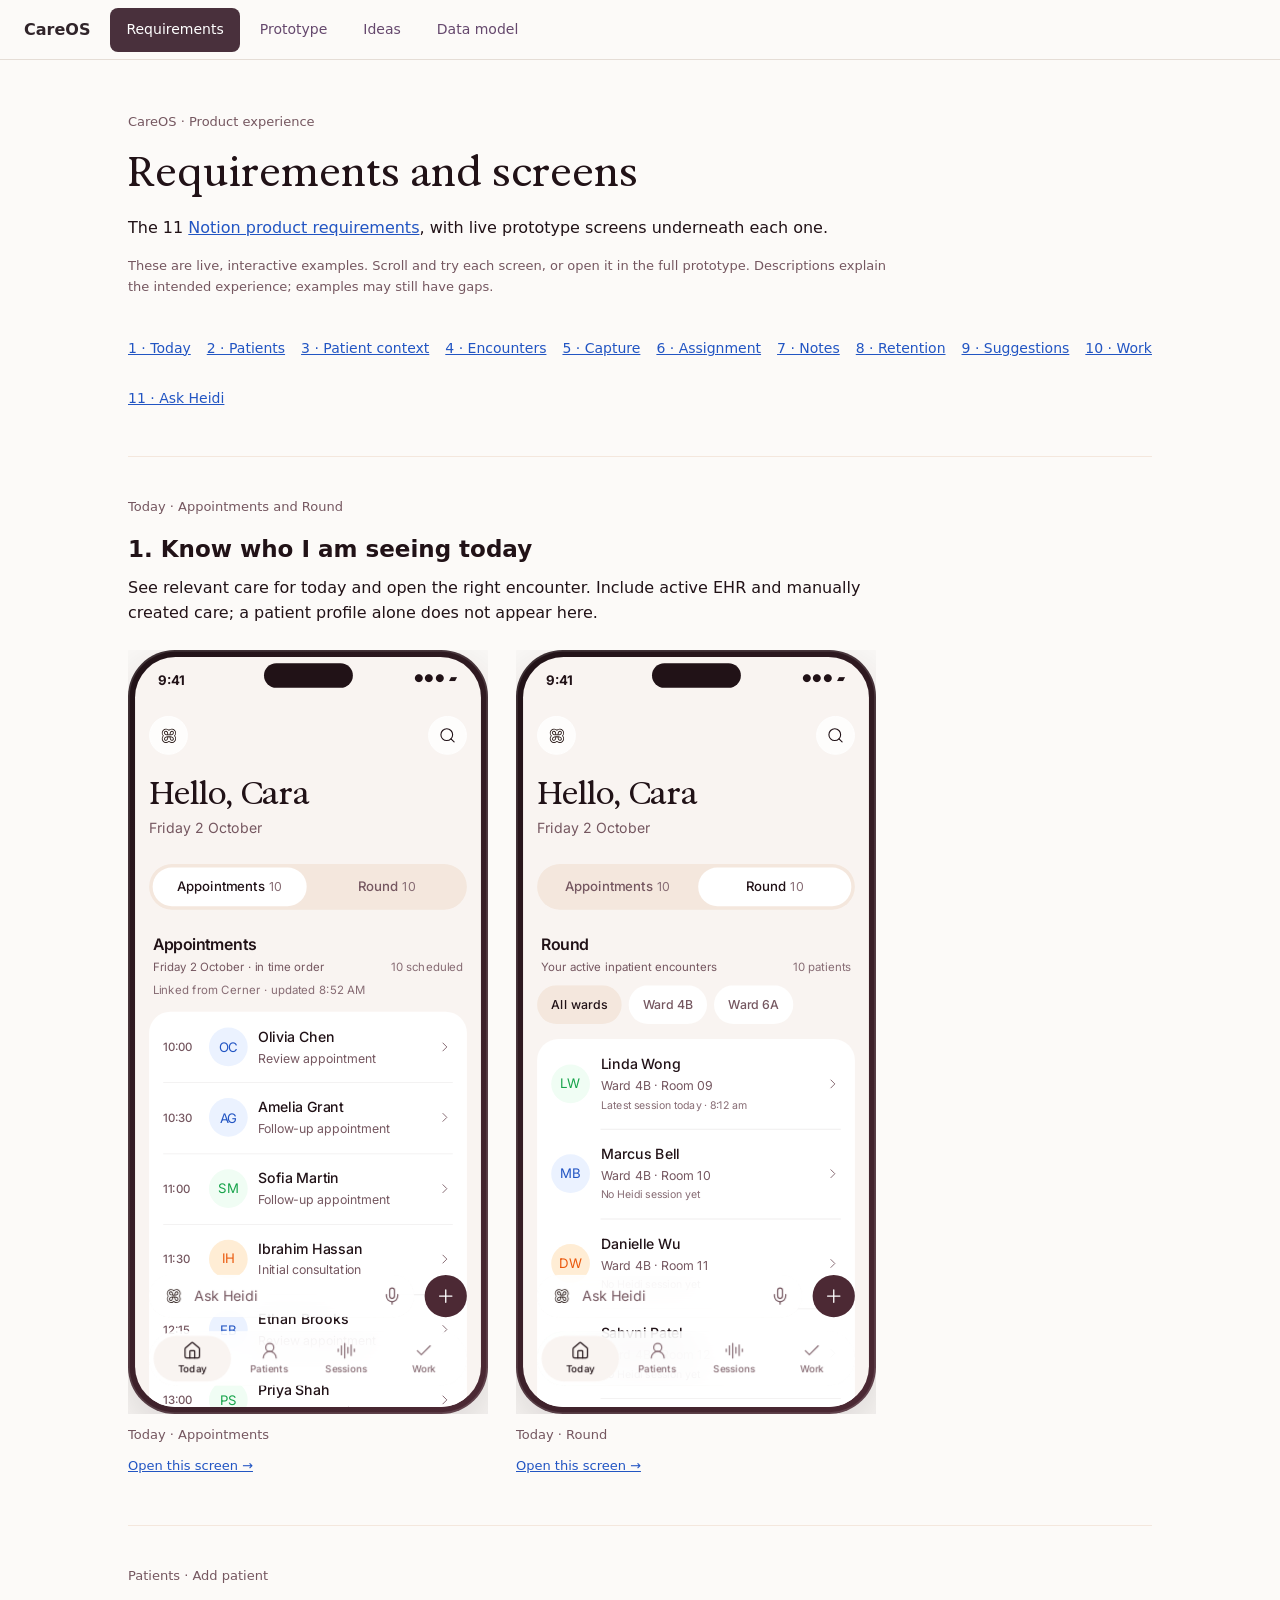
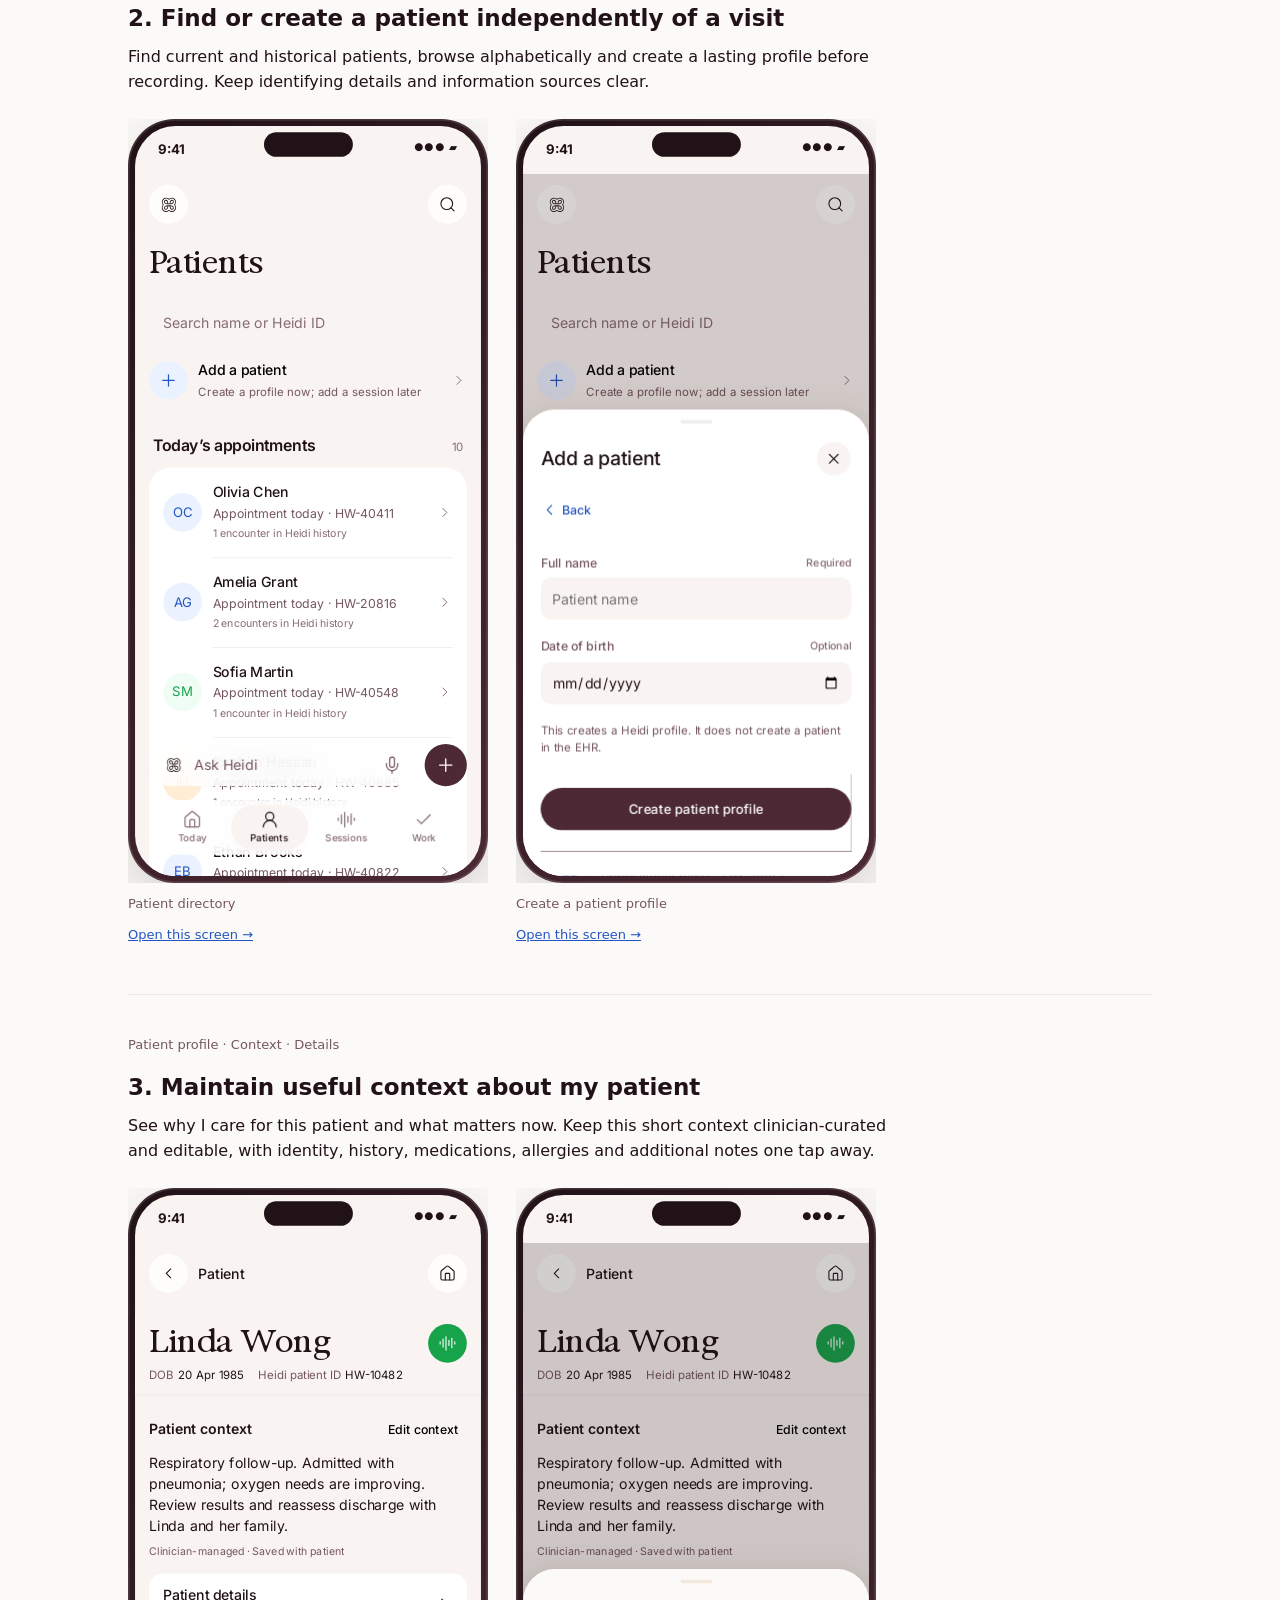
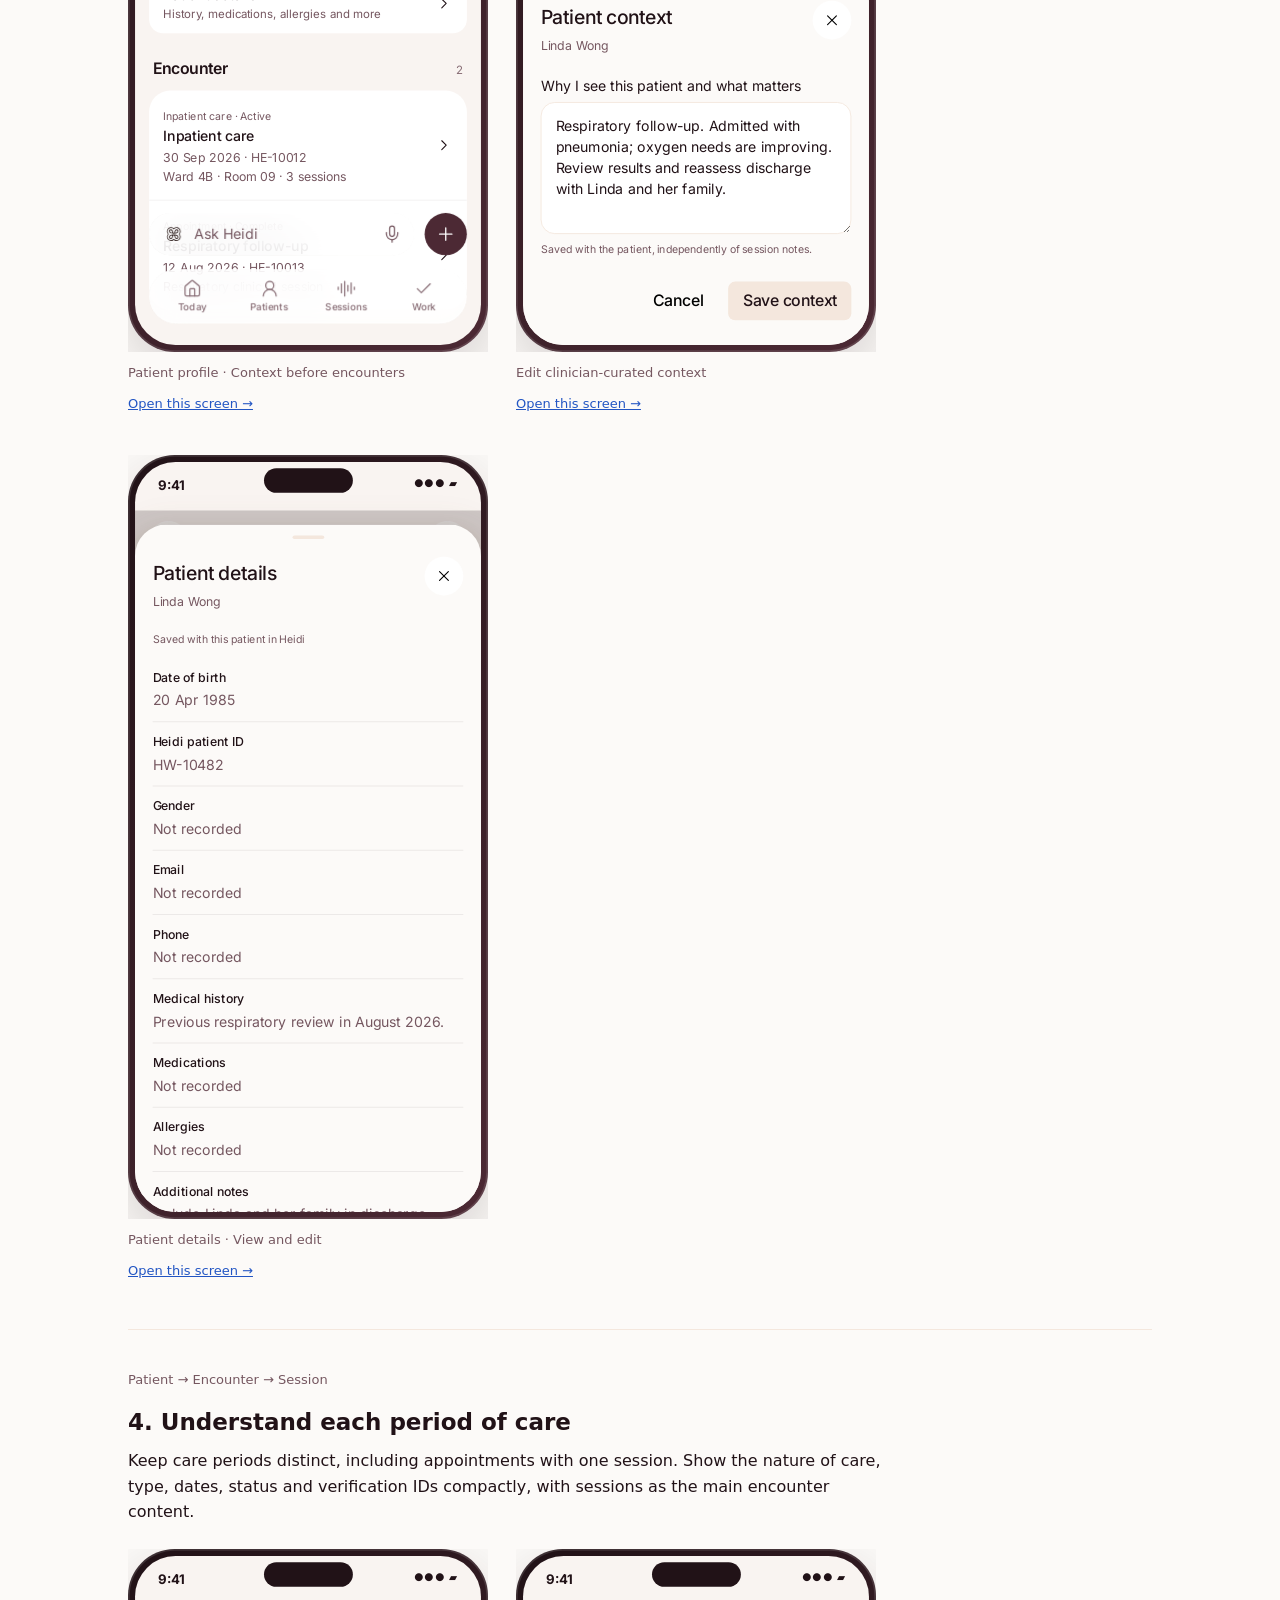
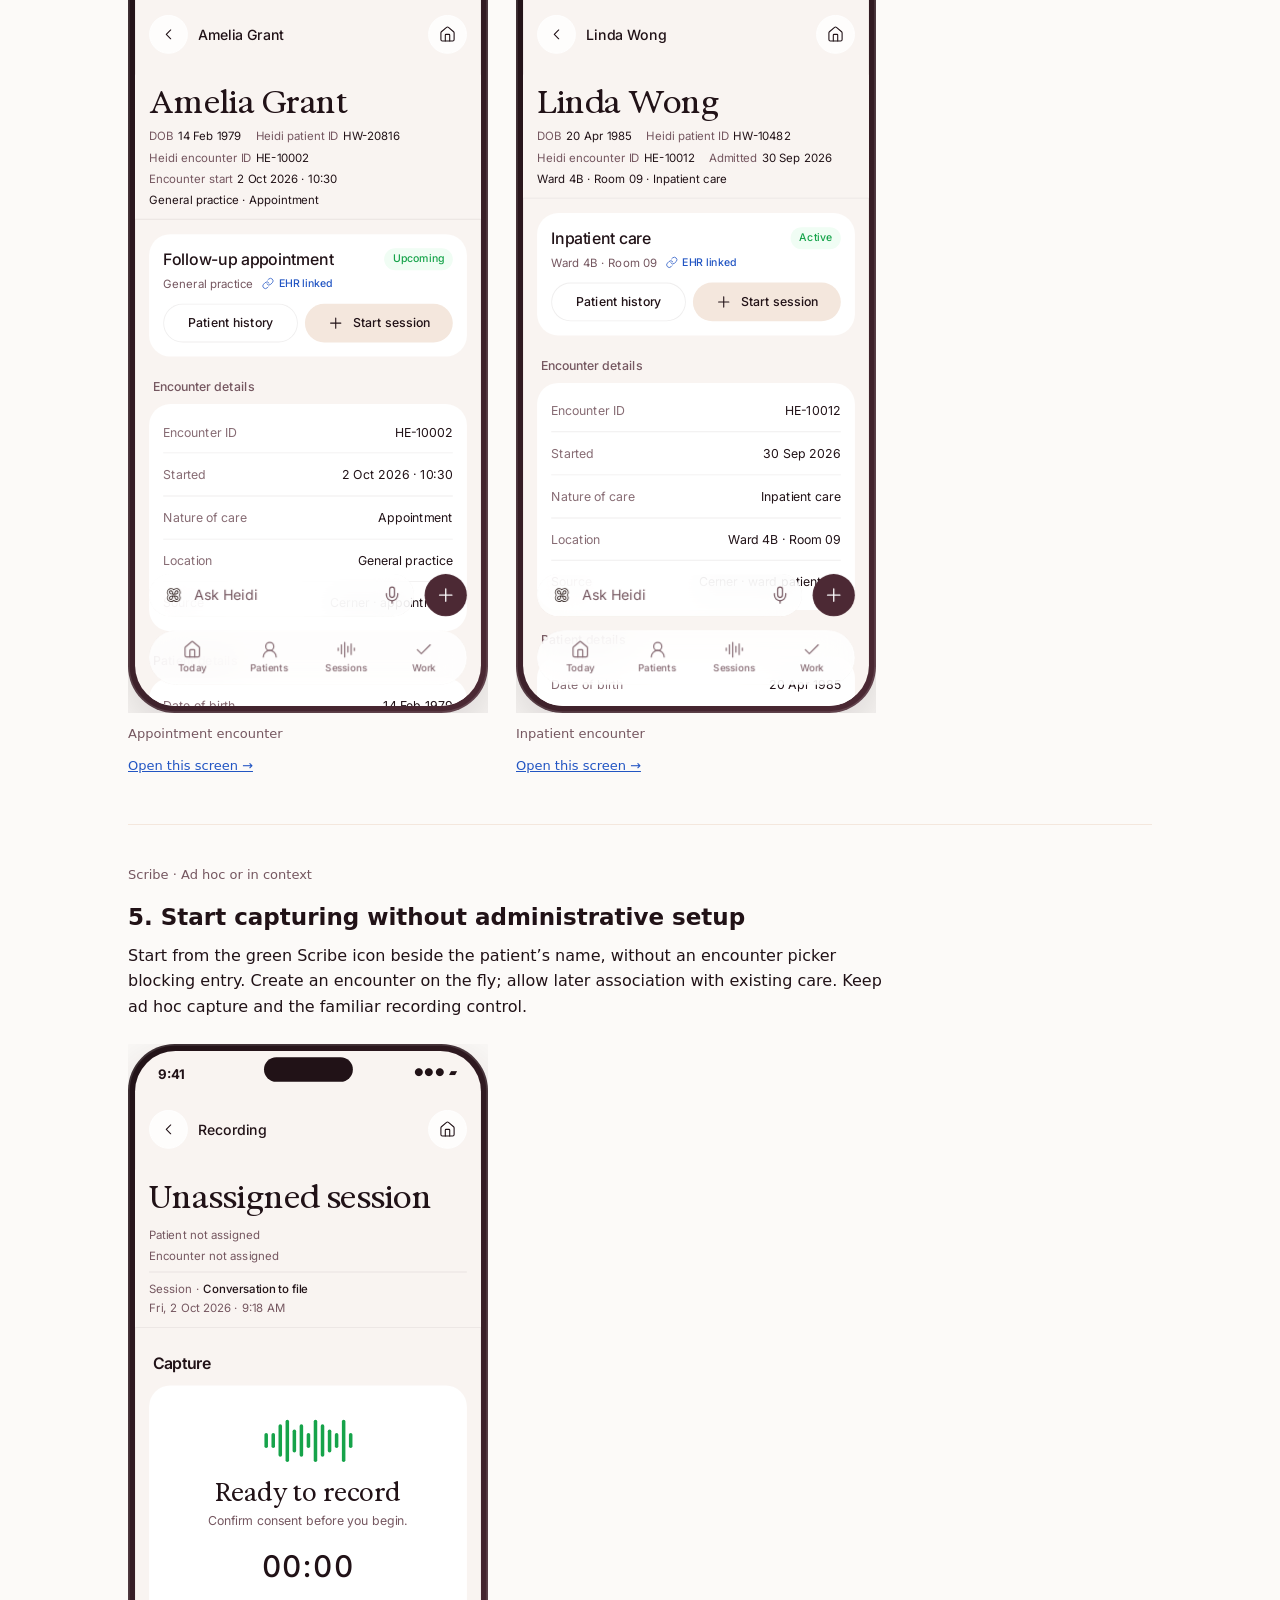
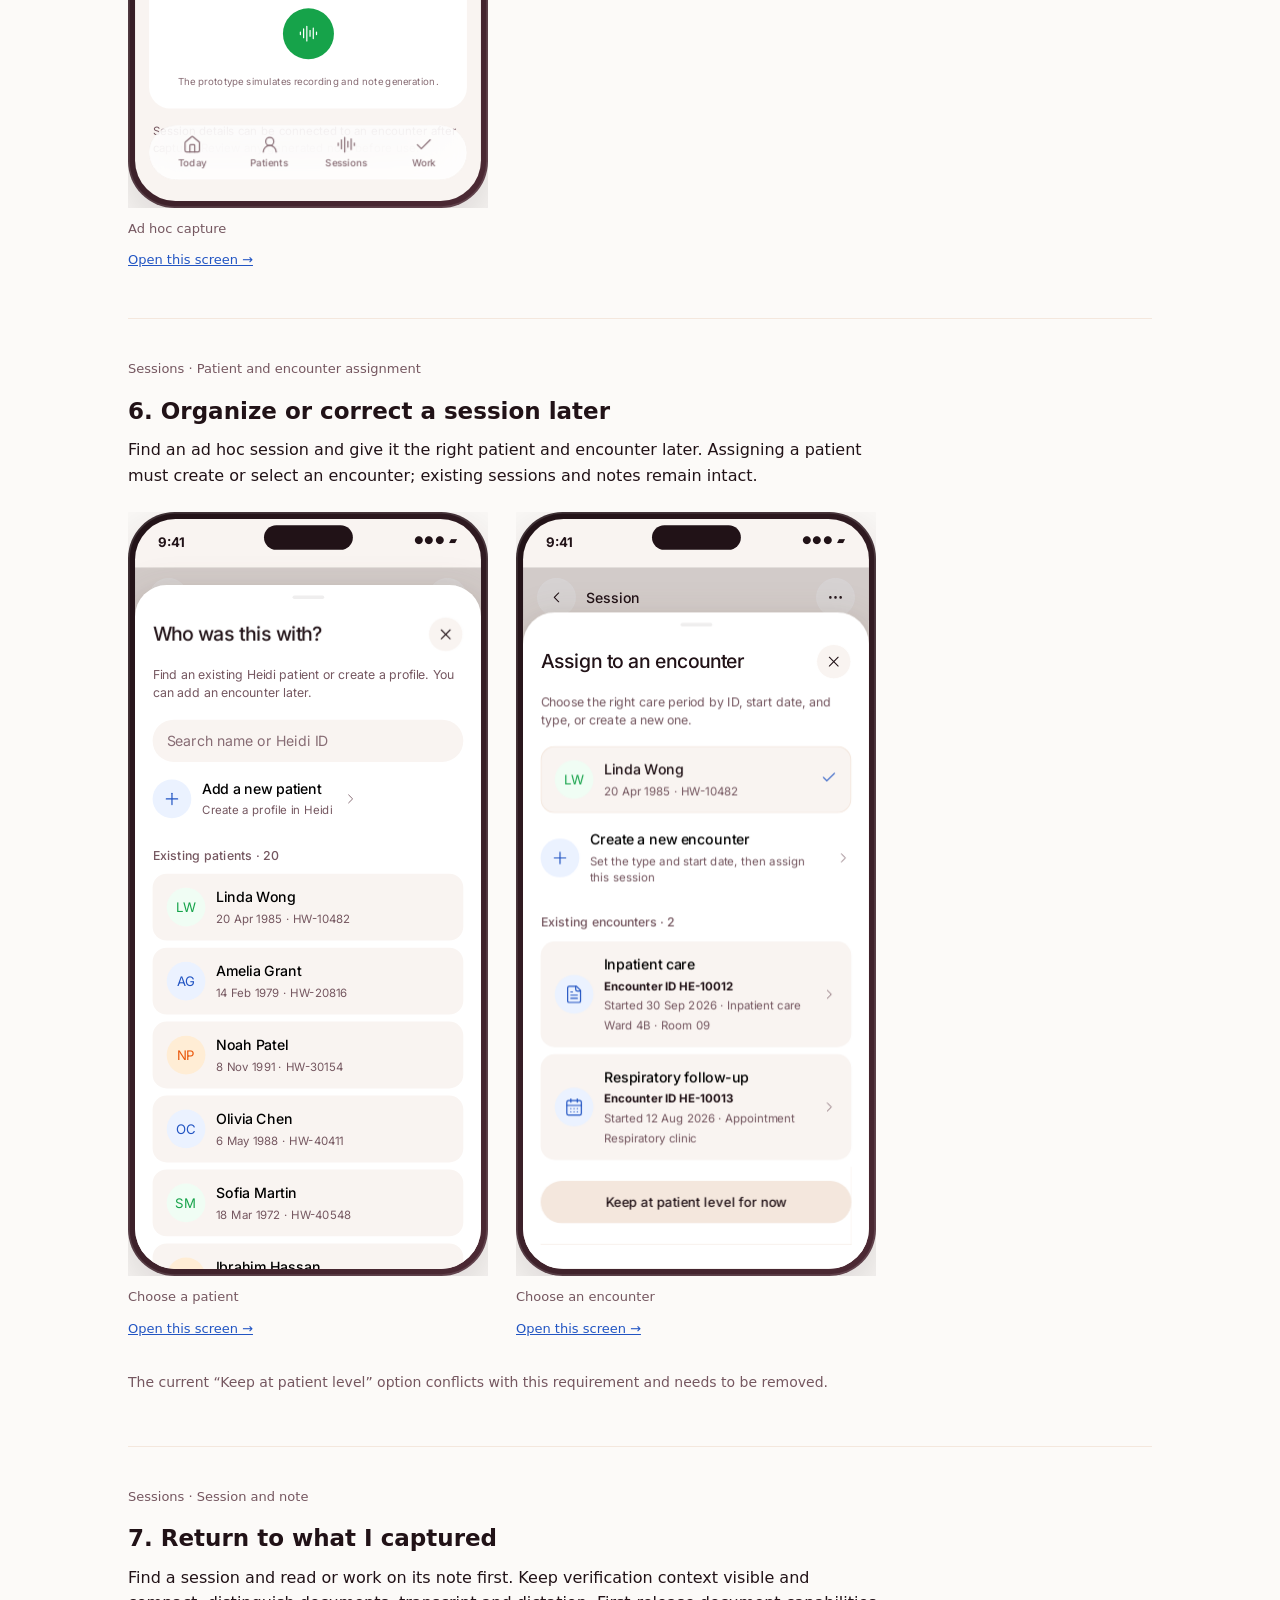
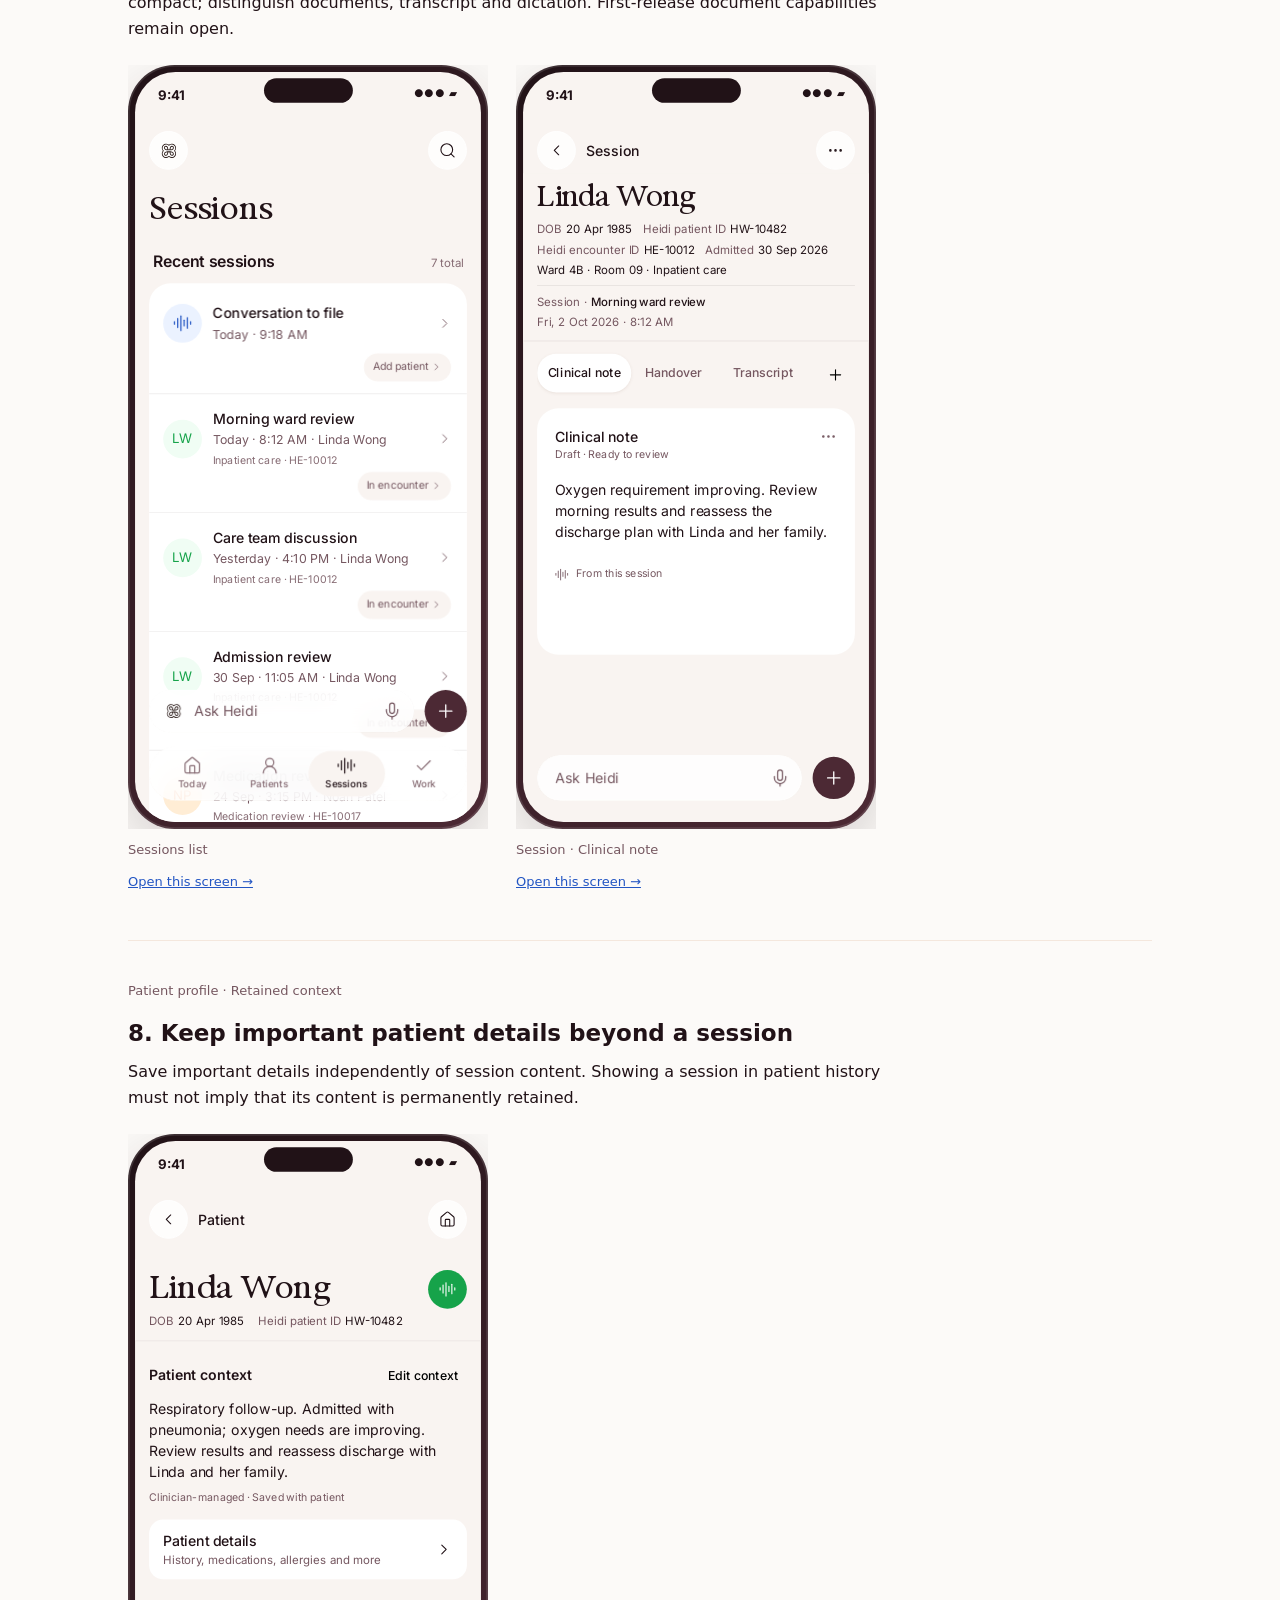
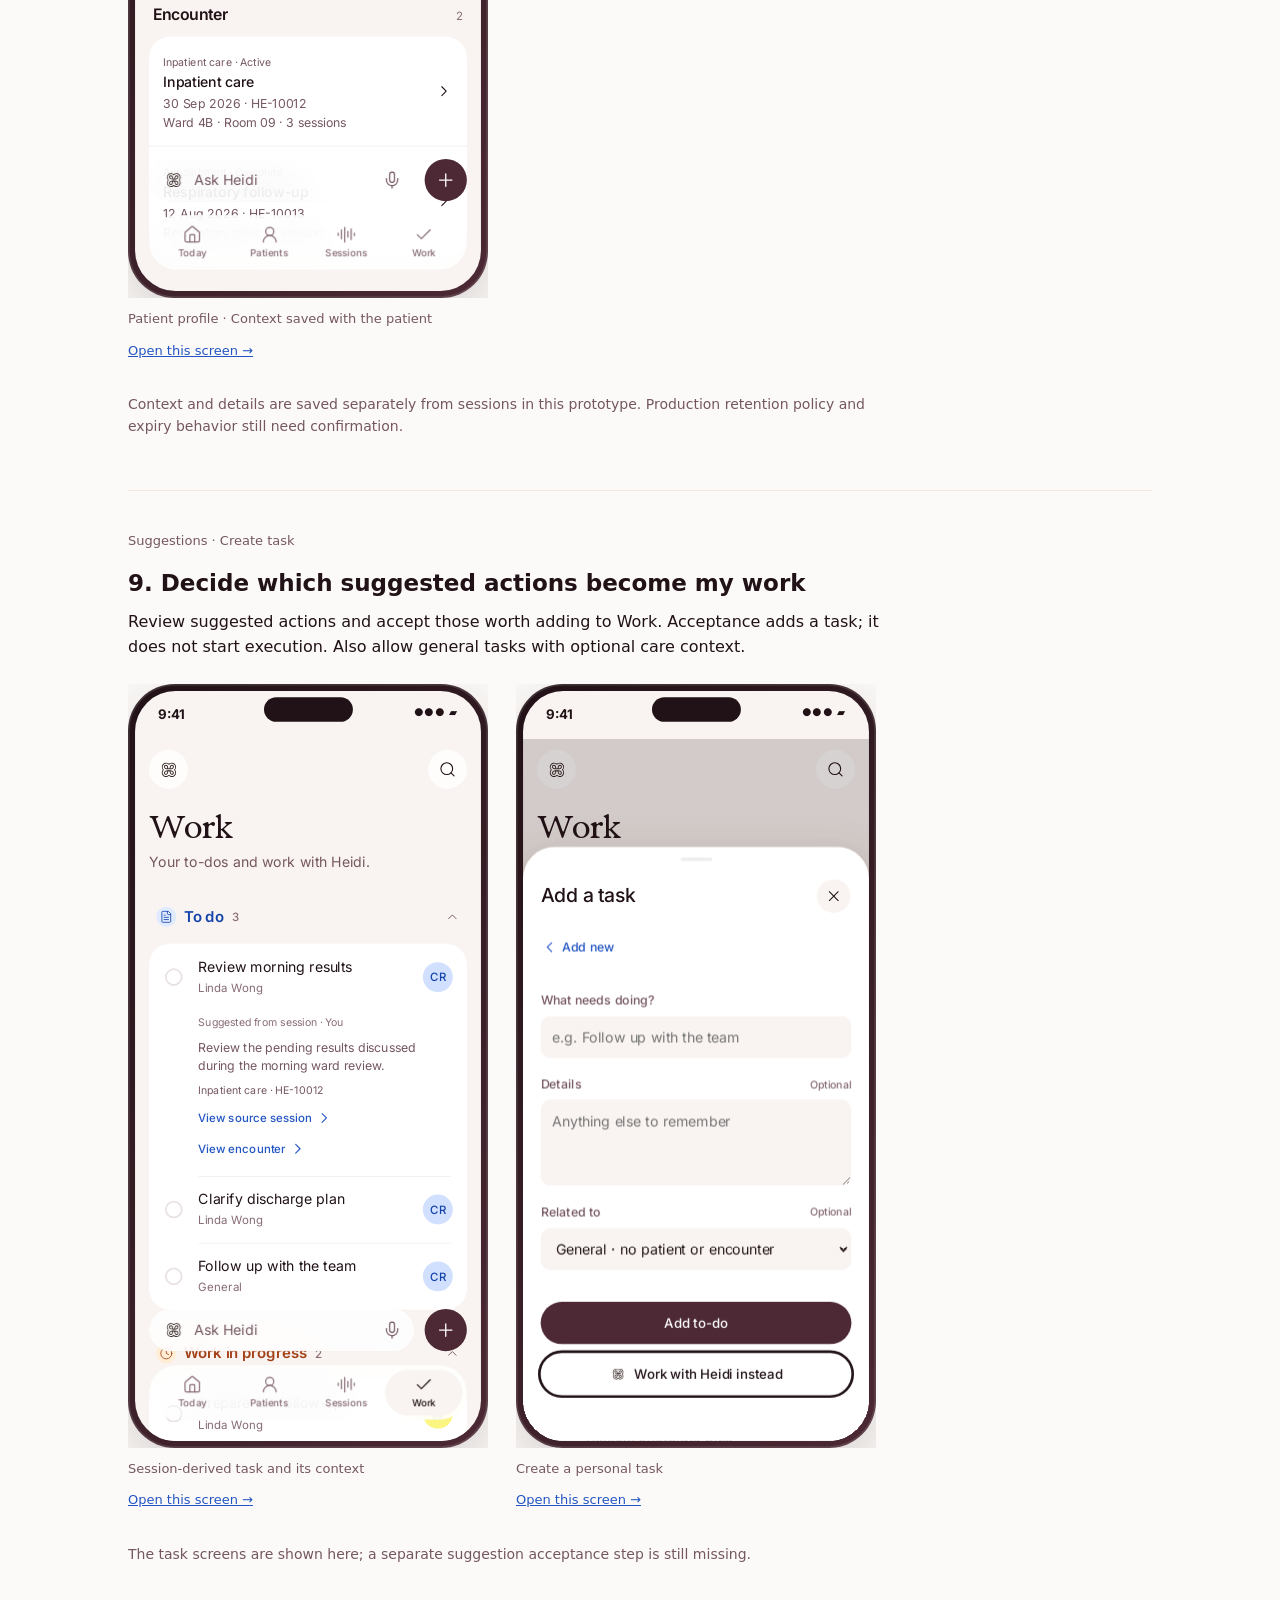
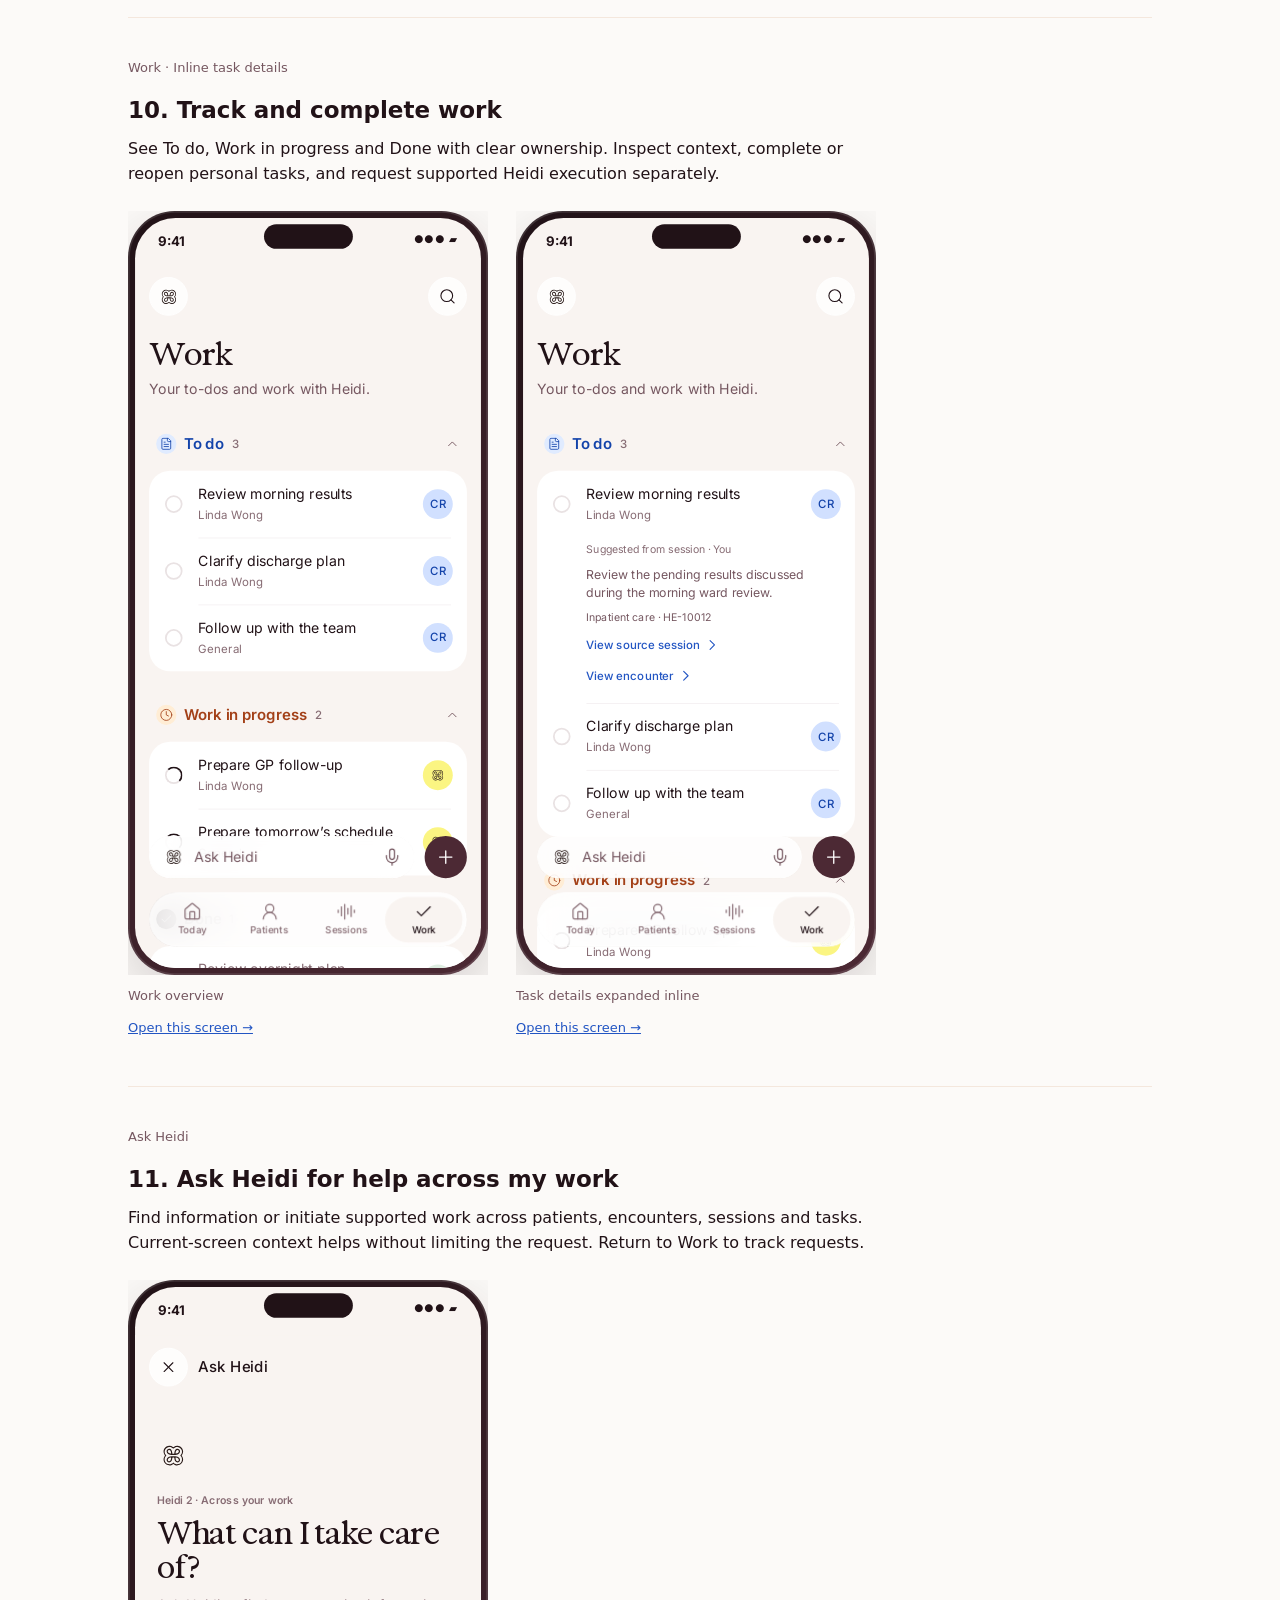
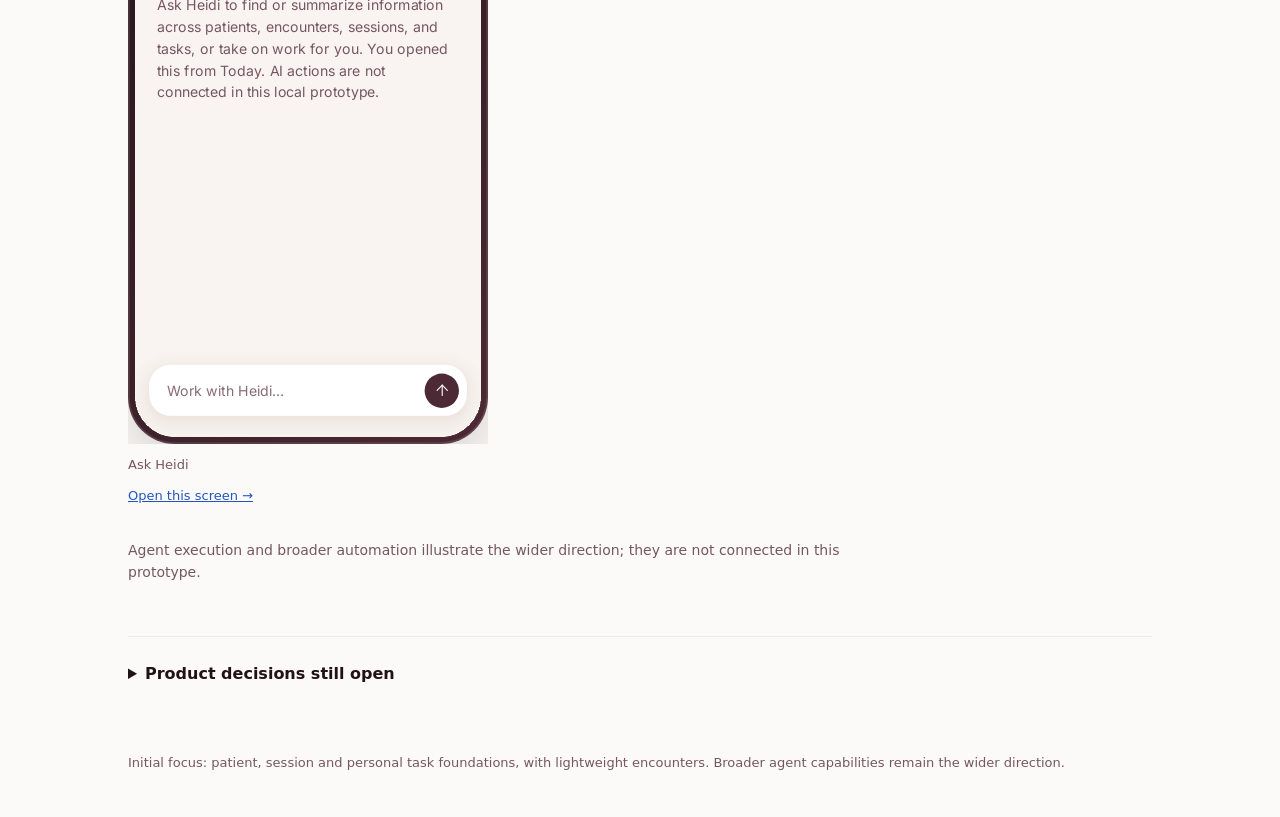
==== commit 94d480e4: "Add restored interactive Data model diagram and navigation tab" ====
--- a/index.html
+++ b/index.html
@@ -1,3 +1,3 @@
 <!doctype html><html lang="en"><head><meta charset="utf-8"><meta name="viewport" content="width=device-width,initial-scale=1"><title>CareOS · Requirements and screens</title><link rel="stylesheet" href="./prototype/assets/tokens.css"><link rel="stylesheet" href="./site-nav.css"><style>
 *{box-sizing:border-box}html{scroll-padding-top:84px}body{margin:0;background:var(--color-surface-page);color:var(--color-text-primary);font:16px/1.6 var(--font-family-inter),sans-serif}main{max-width:1080px;margin:auto;padding:44px 28px}header{max-width:780px}h1{font:400 40px/1.15 var(--font-family-exposure);margin:12px 0 20px}h2{font:600 23px/1.35 var(--font-family-inter);margin:0 0 10px}p{margin:8px 0 16px}a{color:var(--color-text-link)}.eyebrow,.screens-label{font-size:13px;color:var(--color-text-secondary)}.jump{display:flex;flex-wrap:wrap;gap:6px 16px;margin:28px 0 36px}.jump a{min-height:44px;display:flex;align-items:center;font-size:14px}.requirement{border-top:1px solid var(--color-border);padding:32px 0 36px;scroll-margin-top:80px}.requirement>p{max-width:760px}.gallery{display:flex;flex-wrap:wrap;gap:28px;margin-top:24px}figure{margin:0;width:360px;max-width:100%}figure iframe{display:block;width:100%;aspect-ratio:409/868;border:0}figcaption a{display:inline-flex;align-items:center;min-height:44px}figcaption{font-size:13px;line-height:1.45;margin-top:12px;color:var(--color-text-secondary)}.status{font-size:14px;color:var(--color-text-secondary);margin-top:20px!important}details{border-top:1px solid var(--color-border);padding:24px 0}summary{min-height:44px;cursor:pointer;font-weight:600}footer{font-size:13px;color:var(--color-text-secondary);padding-top:24px}a:focus-visible,summary:focus-visible{outline:2px solid var(--color-border-focus);outline-offset:4px}@media(max-width:600px){main{padding:28px 18px}h1{font-size:32px}h2{font-size:21px}.gallery{flex-wrap:nowrap;overflow-x:auto;padding-bottom:12px;gap:18px}figure{flex:0 0 min(340px,100%)}.jump{gap:0 16px}}
-</style></head><body><nav class="site-nav" aria-label="CareOS site"><strong>CareOS</strong><div class="site-tabs"><a href="./" aria-current="page">Requirements</a><a href="./prototype/?view=prototype">Prototype</a><a href="./prototype/?view=ideas">Ideas</a></div></nav><main><header><p class="eyebrow">CareOS · Product experience</p><h1>Requirements and screens</h1><p>The 11 <a href="https://app.notion.com/p/3edca630286e80379836c2077519b0bb">Notion product requirements</a>, with live prototype screens underneath each one.</p><p class="eyebrow">These are live, interactive examples. Scroll and try each screen, or open it in the full prototype. Descriptions explain the intended experience; examples may still have gaps.</p></header><nav class="jump" aria-label="Jump to requirement"><a href="#requirement-1">1 · Today</a><a href="#requirement-2">2 · Patients</a><a href="#requirement-3">3 · Patient context</a><a href="#requirement-4">4 · Encounters</a><a href="#requirement-5">5 · Capture</a><a href="#requirement-6">6 · Assignment</a><a href="#requirement-7">7 · Notes</a><a href="#requirement-8">8 · Retention</a><a href="#requirement-9">9 · Suggestions</a><a href="#requirement-10">10 · Work</a><a href="#requirement-11">11 · Ask Heidi</a></nav><section class="requirement" id="requirement-1"><p class="screens-label">Today · Appointments and Round</p><h2>1. Know who I am seeing today</h2><p>See relevant care for today and open the right encounter. Include active EHR and manually created care; a patient profile alone does not appear here.</p><div class="gallery"><figure><iframe src="./prototype/embed.html?screen=today-appointments&amp;v=patient-profile-17" title="Today · Appointments — interactive example" loading="lazy"></iframe><figcaption>Today · Appointments<br><a href="./prototype/?screen=today-appointments">Open this screen →</a></figcaption></figure><figure><iframe src="./prototype/embed.html?screen=today-round&amp;v=patient-profile-17" title="Today · Round — interactive example" loading="lazy"></iframe><figcaption>Today · Round<br><a href="./prototype/?screen=today-round">Open this screen →</a></figcaption></figure></div></section><section class="requirement" id="requirement-2"><p class="screens-label">Patients · Add patient</p><h2>2. Find or create a patient independently of a visit</h2><p>Find current and historical patients, browse alphabetically and create a lasting profile before recording. Keep identifying details and information sources clear.</p><div class="gallery"><figure><iframe src="./prototype/embed.html?screen=patients&amp;v=patient-profile-17" title="Patient directory — interactive example" loading="lazy"></iframe><figcaption>Patient directory<br><a href="./prototype/?screen=patients">Open this screen →</a></figcaption></figure><figure><iframe src="./prototype/embed.html?screen=new-patient&amp;v=patient-profile-17" title="Create a patient profile — interactive example" loading="lazy"></iframe><figcaption>Create a patient profile<br><a href="./prototype/?screen=new-patient">Open this screen →</a></figcaption></figure></div></section><section class="requirement" id="requirement-3"><p class="screens-label">Patient profile · Context · Details</p><h2>3. Maintain useful context about my patient</h2><p>See why I care for this patient and what matters now. Keep this short context clinician-curated and editable, with identity, history, medications, allergies and additional notes one tap away.</p><div class="gallery"><figure><iframe src="./prototype/embed.html?screen=patient-history&amp;v=patient-profile-17" title="Patient profile · Context before encounters — interactive example" loading="lazy"></iframe><figcaption>Patient profile · Context before encounters<br><a href="./prototype/?screen=patient-history">Open this screen →</a></figcaption></figure><figure><iframe src="./prototype/embed.html?screen=patient-context-edit&amp;v=patient-profile-17" title="Edit clinician-curated context — interactive example" loading="lazy"></iframe><figcaption>Edit clinician-curated context<br><a href="./prototype/?screen=patient-context-edit">Open this screen →</a></figcaption></figure><figure><iframe src="./prototype/embed.html?screen=patient-details&amp;v=patient-profile-17" title="Patient details · View and edit — interactive example" loading="lazy"></iframe><figcaption>Patient details · View and edit<br><a href="./prototype/?screen=patient-details">Open this screen →</a></figcaption></figure></div></section><section class="requirement" id="requirement-4"><p class="screens-label">Patient → Encounter → Session</p><h2>4. Understand each period of care</h2><p>Keep care periods distinct, including appointments with one session. Show the nature of care, type, dates, status and verification IDs compactly, with sessions as the main encounter content.</p><div class="gallery"><figure><iframe src="./prototype/embed.html?screen=appointment&amp;v=patient-profile-17" title="Appointment encounter — interactive example" loading="lazy"></iframe><figcaption>Appointment encounter<br><a href="./prototype/?screen=appointment">Open this screen →</a></figcaption></figure><figure><iframe src="./prototype/embed.html?screen=inpatient&amp;v=patient-profile-17" title="Inpatient encounter — interactive example" loading="lazy"></iframe><figcaption>Inpatient encounter<br><a href="./prototype/?screen=inpatient">Open this screen →</a></figcaption></figure></div></section><section class="requirement" id="requirement-5"><p class="screens-label">Scribe · Ad hoc or in context</p><h2>5. Start capturing without administrative setup</h2><p>Start from the green Scribe icon beside the patient’s name, without an encounter picker blocking entry. Create an encounter on the fly; allow later association with existing care. Keep ad hoc capture and the familiar recording control.</p><div class="gallery"><figure><iframe src="./prototype/embed.html?screen=capture&amp;v=patient-profile-17" title="Ad hoc capture — interactive example" loading="lazy"></iframe><figcaption>Ad hoc capture<br><a href="./prototype/?screen=capture">Open this screen →</a></figcaption></figure></div></section><section class="requirement" id="requirement-6"><p class="screens-label">Sessions · Patient and encounter assignment</p><h2>6. Organize or correct a session later</h2><p>Find an ad hoc session and give it the right patient and encounter later. Assigning a patient must create or select an encounter; existing sessions and notes remain intact.</p><div class="gallery"><figure><iframe src="./prototype/embed.html?screen=assign-patient&amp;v=patient-profile-17" title="Choose a patient — interactive example" loading="lazy"></iframe><figcaption>Choose a patient<br><a href="./prototype/?screen=assign-patient">Open this screen →</a></figcaption></figure><figure><iframe src="./prototype/embed.html?screen=assign-encounter&amp;v=patient-profile-17" title="Choose an encounter — interactive example" loading="lazy"></iframe><figcaption>Choose an encounter<br><a href="./prototype/?screen=assign-encounter">Open this screen →</a></figcaption></figure></div><p class="status">The current “Keep at patient level” option conflicts with this requirement and needs to be removed.</p></section><section class="requirement" id="requirement-7"><p class="screens-label">Sessions · Session and note</p><h2>7. Return to what I captured</h2><p>Find a session and read or work on its note first. Keep verification context visible and compact; distinguish documents, transcript and dictation. First-release document capabilities remain open.</p><div class="gallery"><figure><iframe src="./prototype/embed.html?screen=sessions&amp;v=patient-profile-17" title="Sessions list — interactive example" loading="lazy"></iframe><figcaption>Sessions list<br><a href="./prototype/?screen=sessions">Open this screen →</a></figcaption></figure><figure><iframe src="./prototype/embed.html?screen=session-linked&amp;v=patient-profile-17" title="Session · Clinical note — interactive example" loading="lazy"></iframe><figcaption>Session · Clinical note<br><a href="./prototype/?screen=session-linked">Open this screen →</a></figcaption></figure></div></section><section class="requirement" id="requirement-8"><p class="screens-label">Patient profile · Retained context</p><h2>8. Keep important patient details beyond a session</h2><p>Save important details independently of session content. Showing a session in patient history must not imply that its content is permanently retained.</p><div class="gallery"><figure><iframe src="./prototype/embed.html?screen=patient-history&amp;v=patient-profile-17" title="Patient profile · Context saved with the patient — interactive example" loading="lazy"></iframe><figcaption>Patient profile · Context saved with the patient<br><a href="./prototype/?screen=patient-history">Open this screen →</a></figcaption></figure></div><p class="status">Context and details are saved separately from sessions in this prototype. Production retention policy and expiry behavior still need confirmation.</p></section><section class="requirement" id="requirement-9"><p class="screens-label">Suggestions · Create task</p><h2>9. Decide which suggested actions become my work</h2><p>Review suggested actions and accept those worth adding to Work. Acceptance adds a task; it does not start execution. Also allow general tasks with optional care context.</p><div class="gallery"><figure><iframe src="./prototype/embed.html?screen=todo-detail&amp;v=patient-profile-17" title="Session-derived task and its context — interactive example" loading="lazy"></iframe><figcaption>Session-derived task and its context<br><a href="./prototype/?screen=todo-detail">Open this screen →</a></figcaption></figure><figure><iframe src="./prototype/embed.html?screen=new-work&amp;v=patient-profile-17" title="Create a personal task — interactive example" loading="lazy"></iframe><figcaption>Create a personal task<br><a href="./prototype/?screen=new-work">Open this screen →</a></figcaption></figure></div><p class="status">The task screens are shown here; a separate suggestion acceptance step is still missing.</p></section><section class="requirement" id="requirement-10"><p class="screens-label">Work · Inline task details</p><h2>10. Track and complete work</h2><p>See To do, Work in progress and Done with clear ownership. Inspect context, complete or reopen personal tasks, and request supported Heidi execution separately.</p><div class="gallery"><figure><iframe src="./prototype/embed.html?screen=work&amp;v=patient-profile-17" title="Work overview — interactive example" loading="lazy"></iframe><figcaption>Work overview<br><a href="./prototype/?screen=work">Open this screen →</a></figcaption></figure><figure><iframe src="./prototype/embed.html?screen=todo-detail&amp;v=patient-profile-17" title="Task details expanded inline — interactive example" loading="lazy"></iframe><figcaption>Task details expanded inline<br><a href="./prototype/?screen=todo-detail">Open this screen →</a></figcaption></figure></div></section><section class="requirement" id="requirement-11"><p class="screens-label">Ask Heidi</p><h2>11. Ask Heidi for help across my work</h2><p>Find information or initiate supported work across patients, encounters, sessions and tasks. Current-screen context helps without limiting the request. Return to Work to track requests.</p><div class="gallery"><figure><iframe src="./prototype/embed.html?screen=ask-heidi&amp;v=patient-profile-17" title="Ask Heidi — interactive example" loading="lazy"></iframe><figcaption>Ask Heidi<br><a href="./prototype/?screen=ask-heidi">Open this screen →</a></figcaption></figure></div><p class="status">Agent execution and broader automation illustrate the wider direction; they are not connected in this prototype.</p></section><details><summary>Product decisions still open</summary><p>Search scope, first-release document capabilities, retention, task context, encounter lifecycle and later EHR association remain open in the <a href="https://app.notion.com/p/3edca630286e80379836c2077519b0bb">PRD</a>. EHR note delivery is outside this design pass.</p></details><footer>Initial focus: patient, session and personal task foundations, with lightweight encounters. Broader agent capabilities remain the wider direction.</footer></main></body></html>+</style></head><body><nav class="site-nav" aria-label="CareOS site"><strong>CareOS</strong><div class="site-tabs"><a href="./" aria-current="page">Requirements</a><a href="./prototype/?view=prototype">Prototype</a><a href="./prototype/?view=ideas">Ideas</a><a href="./prototype/data-model.html">Data model</a></div></nav><main><header><p class="eyebrow">CareOS · Product experience</p><h1>Requirements and screens</h1><p>The 11 <a href="https://app.notion.com/p/3edca630286e80379836c2077519b0bb">Notion product requirements</a>, with live prototype screens underneath each one.</p><p class="eyebrow">These are live, interactive examples. Scroll and try each screen, or open it in the full prototype. Descriptions explain the intended experience; examples may still have gaps.</p></header><nav class="jump" aria-label="Jump to requirement"><a href="#requirement-1">1 · Today</a><a href="#requirement-2">2 · Patients</a><a href="#requirement-3">3 · Patient context</a><a href="#requirement-4">4 · Encounters</a><a href="#requirement-5">5 · Capture</a><a href="#requirement-6">6 · Assignment</a><a href="#requirement-7">7 · Notes</a><a href="#requirement-8">8 · Retention</a><a href="#requirement-9">9 · Suggestions</a><a href="#requirement-10">10 · Work</a><a href="#requirement-11">11 · Ask Heidi</a></nav><section class="requirement" id="requirement-1"><p class="screens-label">Today · Appointments and Round</p><h2>1. Know who I am seeing today</h2><p>See relevant care for today and open the right encounter. Include active EHR and manually created care; a patient profile alone does not appear here.</p><div class="gallery"><figure><iframe src="./prototype/embed.html?screen=today-appointments&amp;v=patient-profile-17" title="Today · Appointments — interactive example" loading="lazy"></iframe><figcaption>Today · Appointments<br><a href="./prototype/?screen=today-appointments">Open this screen →</a></figcaption></figure><figure><iframe src="./prototype/embed.html?screen=today-round&amp;v=patient-profile-17" title="Today · Round — interactive example" loading="lazy"></iframe><figcaption>Today · Round<br><a href="./prototype/?screen=today-round">Open this screen →</a></figcaption></figure></div></section><section class="requirement" id="requirement-2"><p class="screens-label">Patients · Add patient</p><h2>2. Find or create a patient independently of a visit</h2><p>Find current and historical patients, browse alphabetically and create a lasting profile before recording. Keep identifying details and information sources clear.</p><div class="gallery"><figure><iframe src="./prototype/embed.html?screen=patients&amp;v=patient-profile-17" title="Patient directory — interactive example" loading="lazy"></iframe><figcaption>Patient directory<br><a href="./prototype/?screen=patients">Open this screen →</a></figcaption></figure><figure><iframe src="./prototype/embed.html?screen=new-patient&amp;v=patient-profile-17" title="Create a patient profile — interactive example" loading="lazy"></iframe><figcaption>Create a patient profile<br><a href="./prototype/?screen=new-patient">Open this screen →</a></figcaption></figure></div></section><section class="requirement" id="requirement-3"><p class="screens-label">Patient profile · Context · Details</p><h2>3. Maintain useful context about my patient</h2><p>See why I care for this patient and what matters now. Keep this short context clinician-curated and editable, with identity, history, medications, allergies and additional notes one tap away.</p><div class="gallery"><figure><iframe src="./prototype/embed.html?screen=patient-history&amp;v=patient-profile-17" title="Patient profile · Context before encounters — interactive example" loading="lazy"></iframe><figcaption>Patient profile · Context before encounters<br><a href="./prototype/?screen=patient-history">Open this screen →</a></figcaption></figure><figure><iframe src="./prototype/embed.html?screen=patient-context-edit&amp;v=patient-profile-17" title="Edit clinician-curated context — interactive example" loading="lazy"></iframe><figcaption>Edit clinician-curated context<br><a href="./prototype/?screen=patient-context-edit">Open this screen →</a></figcaption></figure><figure><iframe src="./prototype/embed.html?screen=patient-details&amp;v=patient-profile-17" title="Patient details · View and edit — interactive example" loading="lazy"></iframe><figcaption>Patient details · View and edit<br><a href="./prototype/?screen=patient-details">Open this screen →</a></figcaption></figure></div></section><section class="requirement" id="requirement-4"><p class="screens-label">Patient → Encounter → Session</p><h2>4. Understand each period of care</h2><p>Keep care periods distinct, including appointments with one session. Show the nature of care, type, dates, status and verification IDs compactly, with sessions as the main encounter content.</p><div class="gallery"><figure><iframe src="./prototype/embed.html?screen=appointment&amp;v=patient-profile-17" title="Appointment encounter — interactive example" loading="lazy"></iframe><figcaption>Appointment encounter<br><a href="./prototype/?screen=appointment">Open this screen →</a></figcaption></figure><figure><iframe src="./prototype/embed.html?screen=inpatient&amp;v=patient-profile-17" title="Inpatient encounter — interactive example" loading="lazy"></iframe><figcaption>Inpatient encounter<br><a href="./prototype/?screen=inpatient">Open this screen →</a></figcaption></figure></div></section><section class="requirement" id="requirement-5"><p class="screens-label">Scribe · Ad hoc or in context</p><h2>5. Start capturing without administrative setup</h2><p>Start from the green Scribe icon beside the patient’s name, without an encounter picker blocking entry. Create an encounter on the fly; allow later association with existing care. Keep ad hoc capture and the familiar recording control.</p><div class="gallery"><figure><iframe src="./prototype/embed.html?screen=capture&amp;v=patient-profile-17" title="Ad hoc capture — interactive example" loading="lazy"></iframe><figcaption>Ad hoc capture<br><a href="./prototype/?screen=capture">Open this screen →</a></figcaption></figure></div></section><section class="requirement" id="requirement-6"><p class="screens-label">Sessions · Patient and encounter assignment</p><h2>6. Organize or correct a session later</h2><p>Find an ad hoc session and give it the right patient and encounter later. Assigning a patient must create or select an encounter; existing sessions and notes remain intact.</p><div class="gallery"><figure><iframe src="./prototype/embed.html?screen=assign-patient&amp;v=patient-profile-17" title="Choose a patient — interactive example" loading="lazy"></iframe><figcaption>Choose a patient<br><a href="./prototype/?screen=assign-patient">Open this screen →</a></figcaption></figure><figure><iframe src="./prototype/embed.html?screen=assign-encounter&amp;v=patient-profile-17" title="Choose an encounter — interactive example" loading="lazy"></iframe><figcaption>Choose an encounter<br><a href="./prototype/?screen=assign-encounter">Open this screen →</a></figcaption></figure></div><p class="status">The current “Keep at patient level” option conflicts with this requirement and needs to be removed.</p></section><section class="requirement" id="requirement-7"><p class="screens-label">Sessions · Session and note</p><h2>7. Return to what I captured</h2><p>Find a session and read or work on its note first. Keep verification context visible and compact; distinguish documents, transcript and dictation. First-release document capabilities remain open.</p><div class="gallery"><figure><iframe src="./prototype/embed.html?screen=sessions&amp;v=patient-profile-17" title="Sessions list — interactive example" loading="lazy"></iframe><figcaption>Sessions list<br><a href="./prototype/?screen=sessions">Open this screen →</a></figcaption></figure><figure><iframe src="./prototype/embed.html?screen=session-linked&amp;v=patient-profile-17" title="Session · Clinical note — interactive example" loading="lazy"></iframe><figcaption>Session · Clinical note<br><a href="./prototype/?screen=session-linked">Open this screen →</a></figcaption></figure></div></section><section class="requirement" id="requirement-8"><p class="screens-label">Patient profile · Retained context</p><h2>8. Keep important patient details beyond a session</h2><p>Save important details independently of session content. Showing a session in patient history must not imply that its content is permanently retained.</p><div class="gallery"><figure><iframe src="./prototype/embed.html?screen=patient-history&amp;v=patient-profile-17" title="Patient profile · Context saved with the patient — interactive example" loading="lazy"></iframe><figcaption>Patient profile · Context saved with the patient<br><a href="./prototype/?screen=patient-history">Open this screen →</a></figcaption></figure></div><p class="status">Context and details are saved separately from sessions in this prototype. Production retention policy and expiry behavior still need confirmation.</p></section><section class="requirement" id="requirement-9"><p class="screens-label">Suggestions · Create task</p><h2>9. Decide which suggested actions become my work</h2><p>Review suggested actions and accept those worth adding to Work. Acceptance adds a task; it does not start execution. Also allow general tasks with optional care context.</p><div class="gallery"><figure><iframe src="./prototype/embed.html?screen=todo-detail&amp;v=patient-profile-17" title="Session-derived task and its context — interactive example" loading="lazy"></iframe><figcaption>Session-derived task and its context<br><a href="./prototype/?screen=todo-detail">Open this screen →</a></figcaption></figure><figure><iframe src="./prototype/embed.html?screen=new-work&amp;v=patient-profile-17" title="Create a personal task — interactive example" loading="lazy"></iframe><figcaption>Create a personal task<br><a href="./prototype/?screen=new-work">Open this screen →</a></figcaption></figure></div><p class="status">The task screens are shown here; a separate suggestion acceptance step is still missing.</p></section><section class="requirement" id="requirement-10"><p class="screens-label">Work · Inline task details</p><h2>10. Track and complete work</h2><p>See To do, Work in progress and Done with clear ownership. Inspect context, complete or reopen personal tasks, and request supported Heidi execution separately.</p><div class="gallery"><figure><iframe src="./prototype/embed.html?screen=work&amp;v=patient-profile-17" title="Work overview — interactive example" loading="lazy"></iframe><figcaption>Work overview<br><a href="./prototype/?screen=work">Open this screen →</a></figcaption></figure><figure><iframe src="./prototype/embed.html?screen=todo-detail&amp;v=patient-profile-17" title="Task details expanded inline — interactive example" loading="lazy"></iframe><figcaption>Task details expanded inline<br><a href="./prototype/?screen=todo-detail">Open this screen →</a></figcaption></figure></div></section><section class="requirement" id="requirement-11"><p class="screens-label">Ask Heidi</p><h2>11. Ask Heidi for help across my work</h2><p>Find information or initiate supported work across patients, encounters, sessions and tasks. Current-screen context helps without limiting the request. Return to Work to track requests.</p><div class="gallery"><figure><iframe src="./prototype/embed.html?screen=ask-heidi&amp;v=patient-profile-17" title="Ask Heidi — interactive example" loading="lazy"></iframe><figcaption>Ask Heidi<br><a href="./prototype/?screen=ask-heidi">Open this screen →</a></figcaption></figure></div><p class="status">Agent execution and broader automation illustrate the wider direction; they are not connected in this prototype.</p></section><details><summary>Product decisions still open</summary><p>Search scope, first-release document capabilities, retention, task context, encounter lifecycle and later EHR association remain open in the <a href="https://app.notion.com/p/3edca630286e80379836c2077519b0bb">PRD</a>. EHR note delivery is outside this design pass.</p></details><footer>Initial focus: patient, session and personal task foundations, with lightweight encounters. Broader agent capabilities remain the wider direction.</footer></main></body></html>
--- a/site-nav.css
+++ b/site-nav.css
@@ -1 +1,2 @@
-.site-nav{height:60px;display:flex;align-items:center;gap:20px;padding:0 24px;background:#fcfaf8;border-bottom:1px solid #e5ddd6;font:14px/1.2 system-ui,sans-serif;color:#30242a;position:sticky;top:0;z-index:100}.site-nav strong{font-size:16px}.site-tabs{display:flex;gap:4px}.site-nav a{display:flex;align-items:center;justify-content:center;min-height:44px;padding:0 16px;border-radius:8px;color:#65486d;text-decoration:none}.site-nav a[aria-current=page]{background:#49303c;color:white}.site-nav a:focus-visible{outline:3px solid #92715b;outline-offset:2px}@media(max-width:480px){.site-nav{padding:0 12px;gap:12px}.site-nav a{padding:0 12px}}+.site-nav{height:60px;display:flex;align-items:center;gap:20px;padding:0 24px;background:#fcfaf8;border-bottom:1px solid #e5ddd6;font:14px/1.2 system-ui,sans-serif;color:#30242a;position:sticky;top:0;z-index:100}.site-nav strong{font-size:16px}.site-tabs{display:flex;gap:4px}.site-nav a{display:flex;align-items:center;justify-content:center;min-height:44px;padding:0 16px;border-radius:8px;color:#65486d;text-decoration:none}.site-nav a[aria-current=page]{background:#49303c;color:white}.site-nav a:focus-visible{outline:3px solid #92715b;outline-offset:2px}@media(max-width:480px){.site-nav{padding:0 12px;gap:12px}.site-nav a{padding:0 12px}}
+@media(max-width:540px){.site-nav{overflow-x:auto}.site-nav strong,.site-tabs,.site-nav a{flex-shrink:0}}
